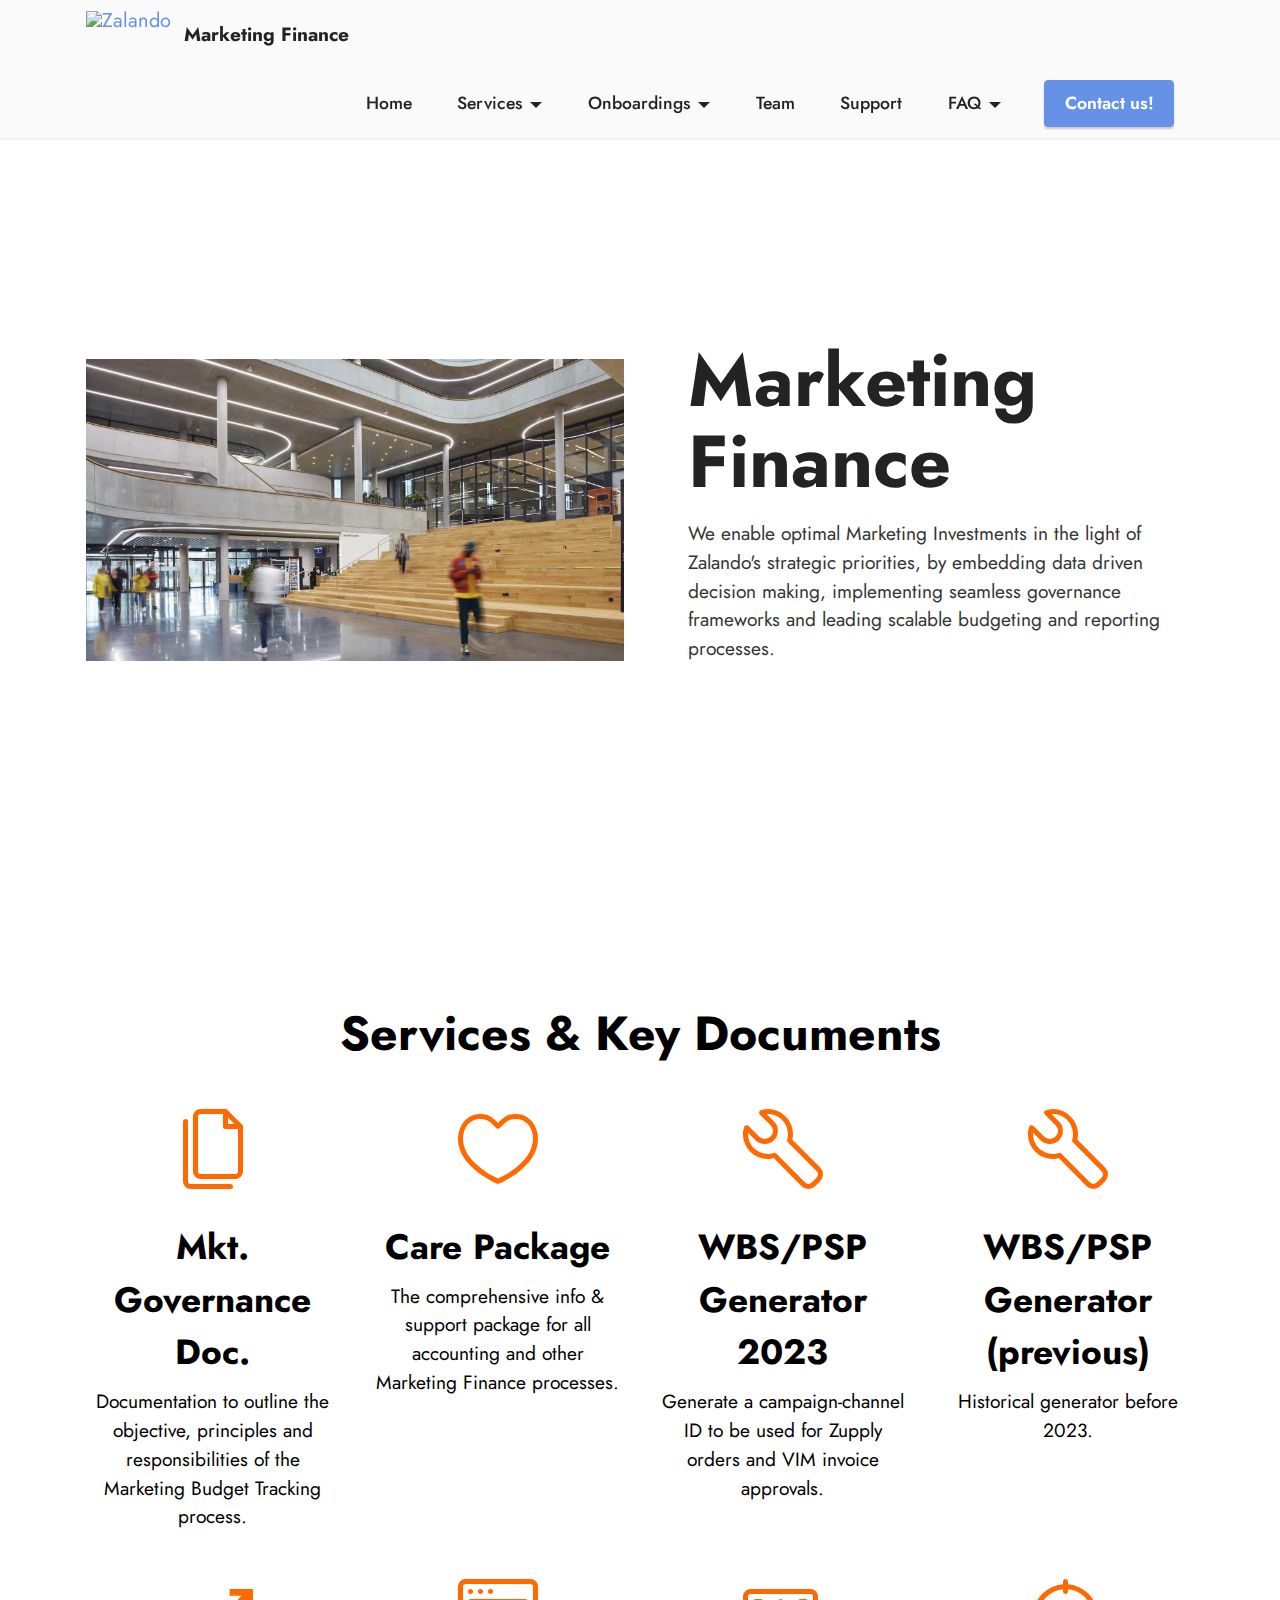
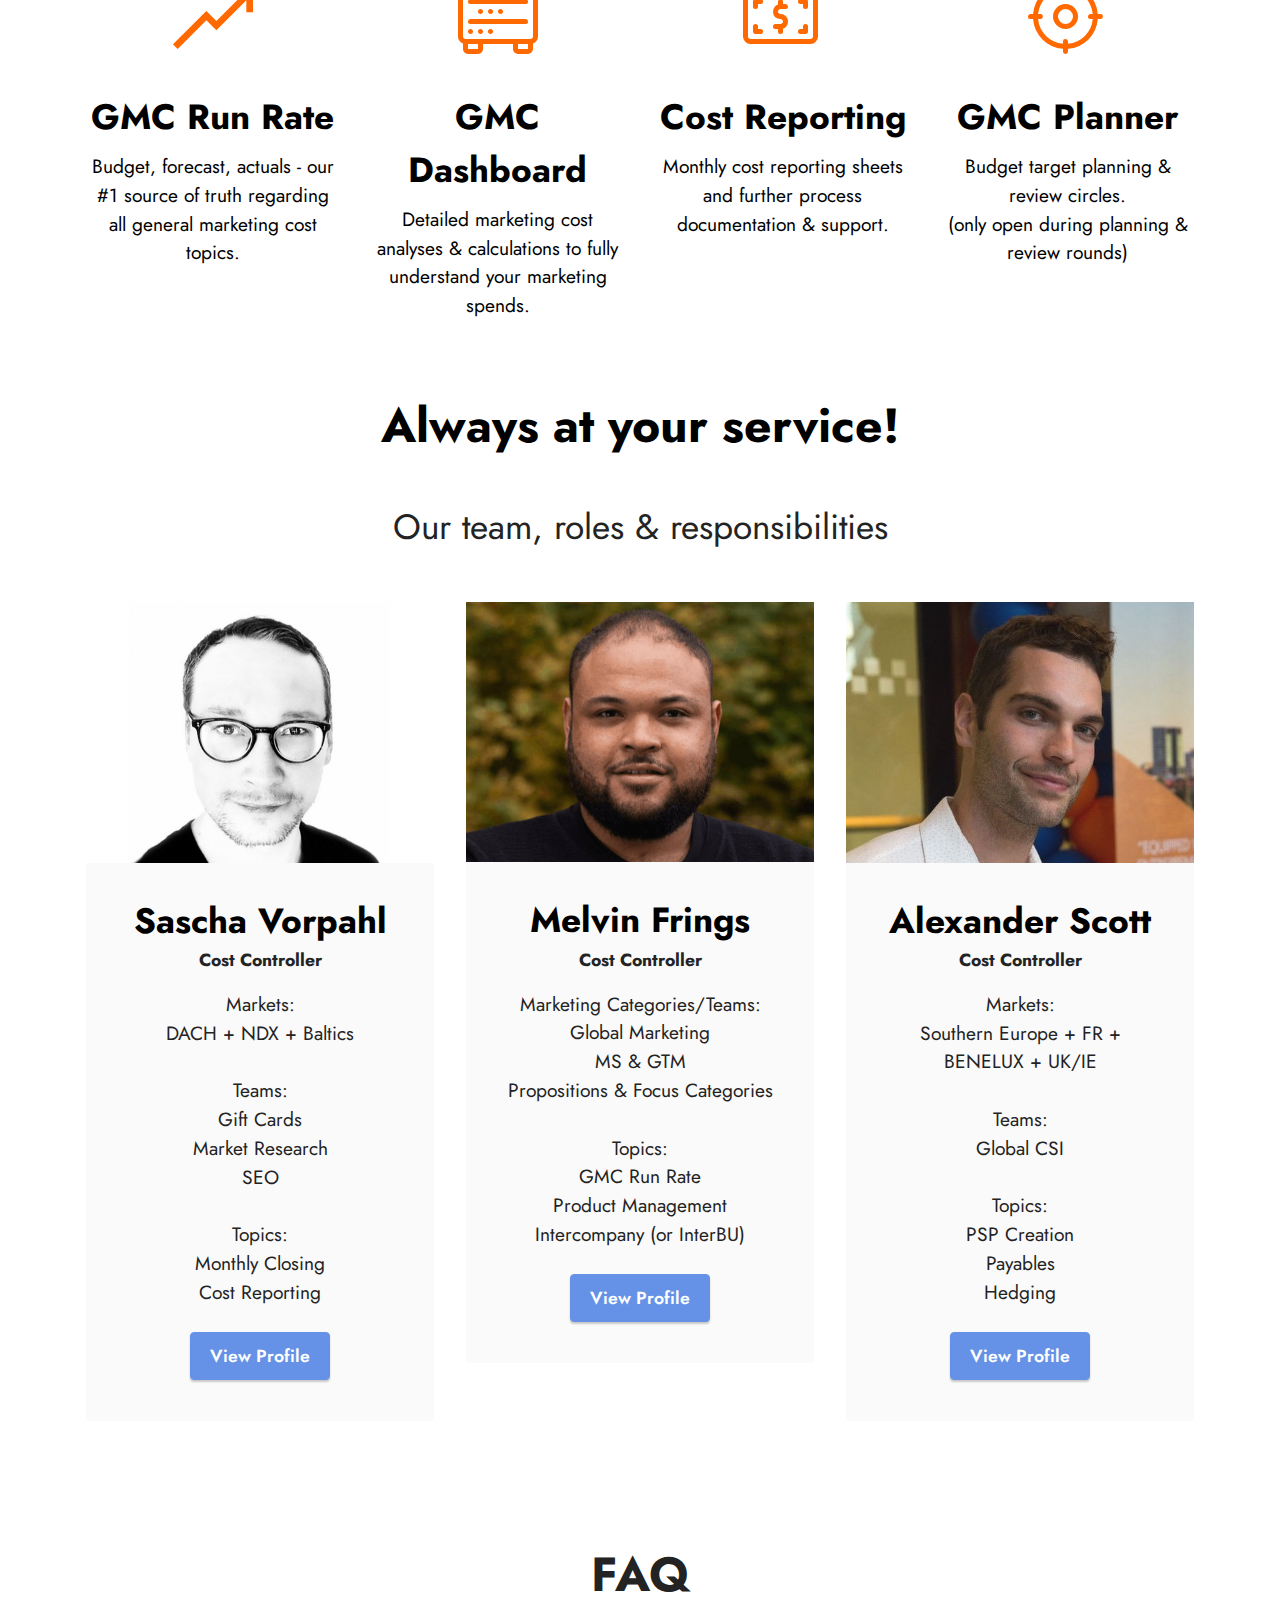
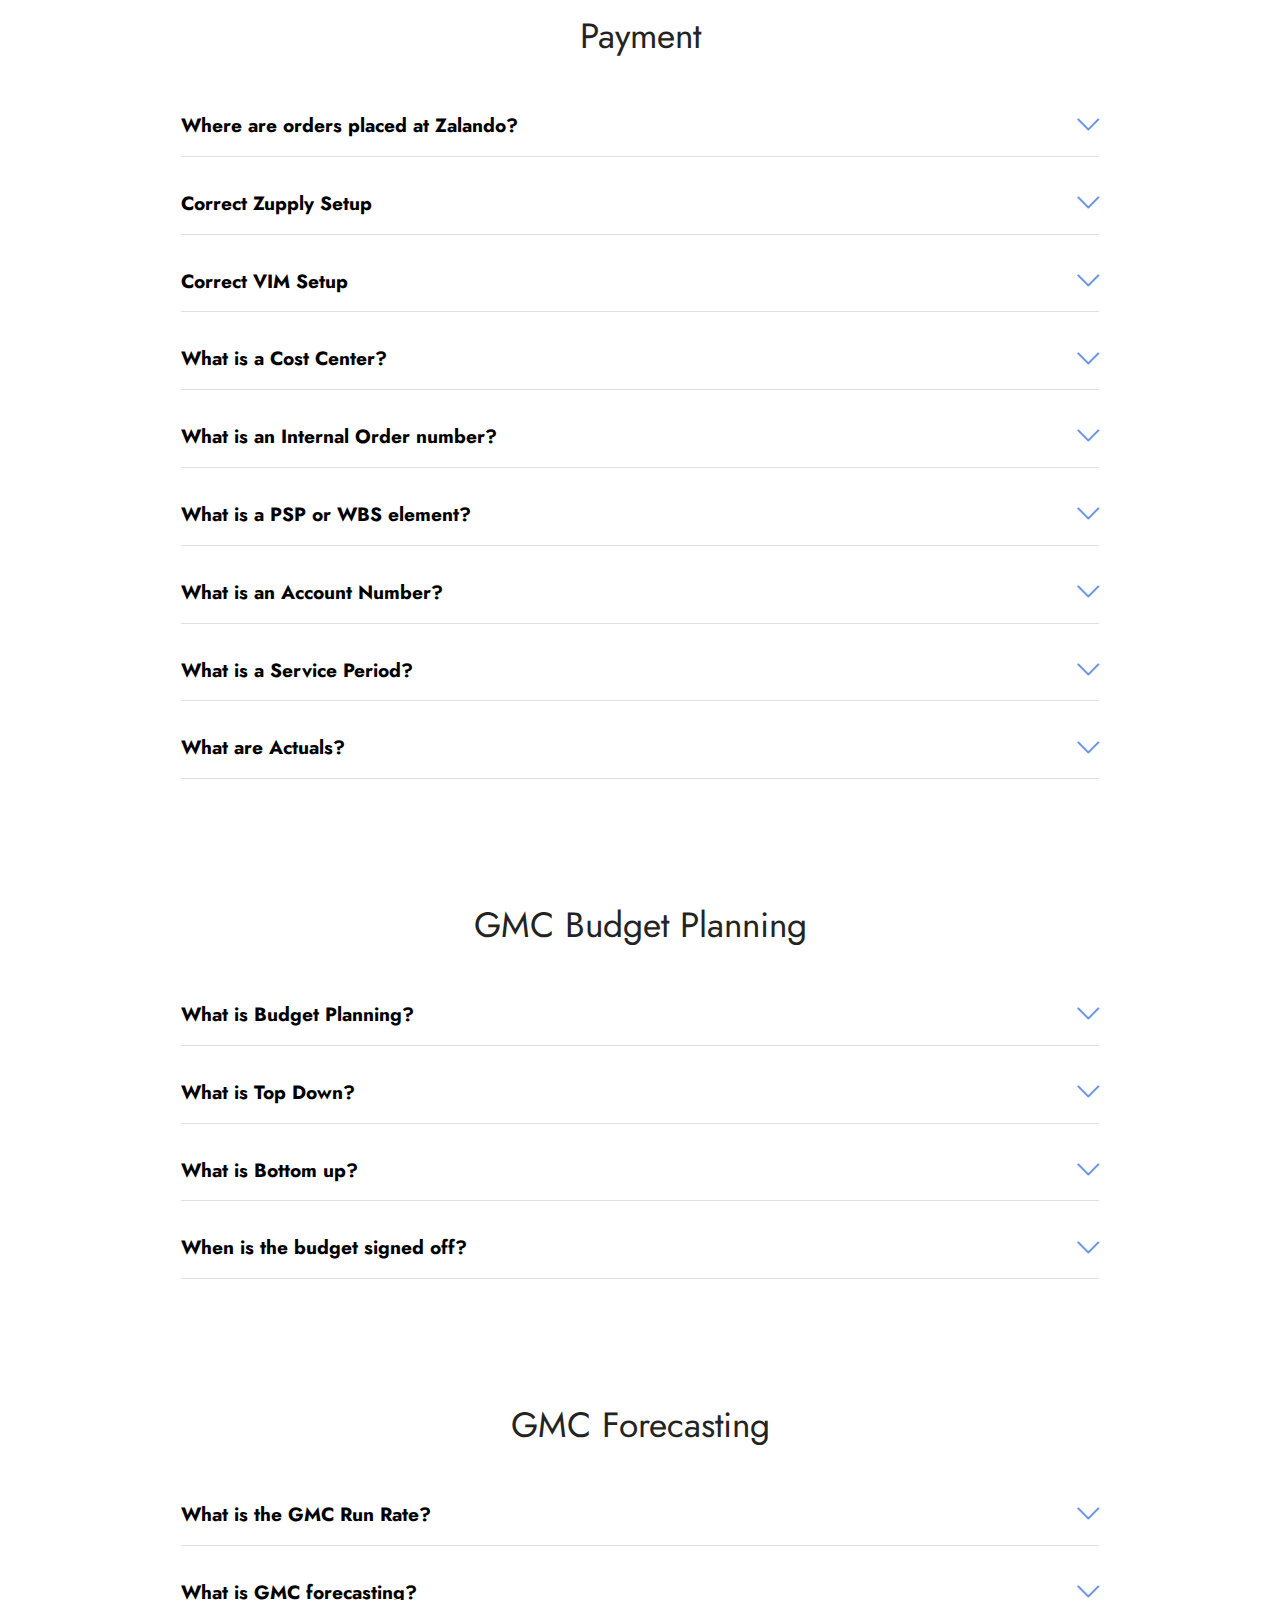
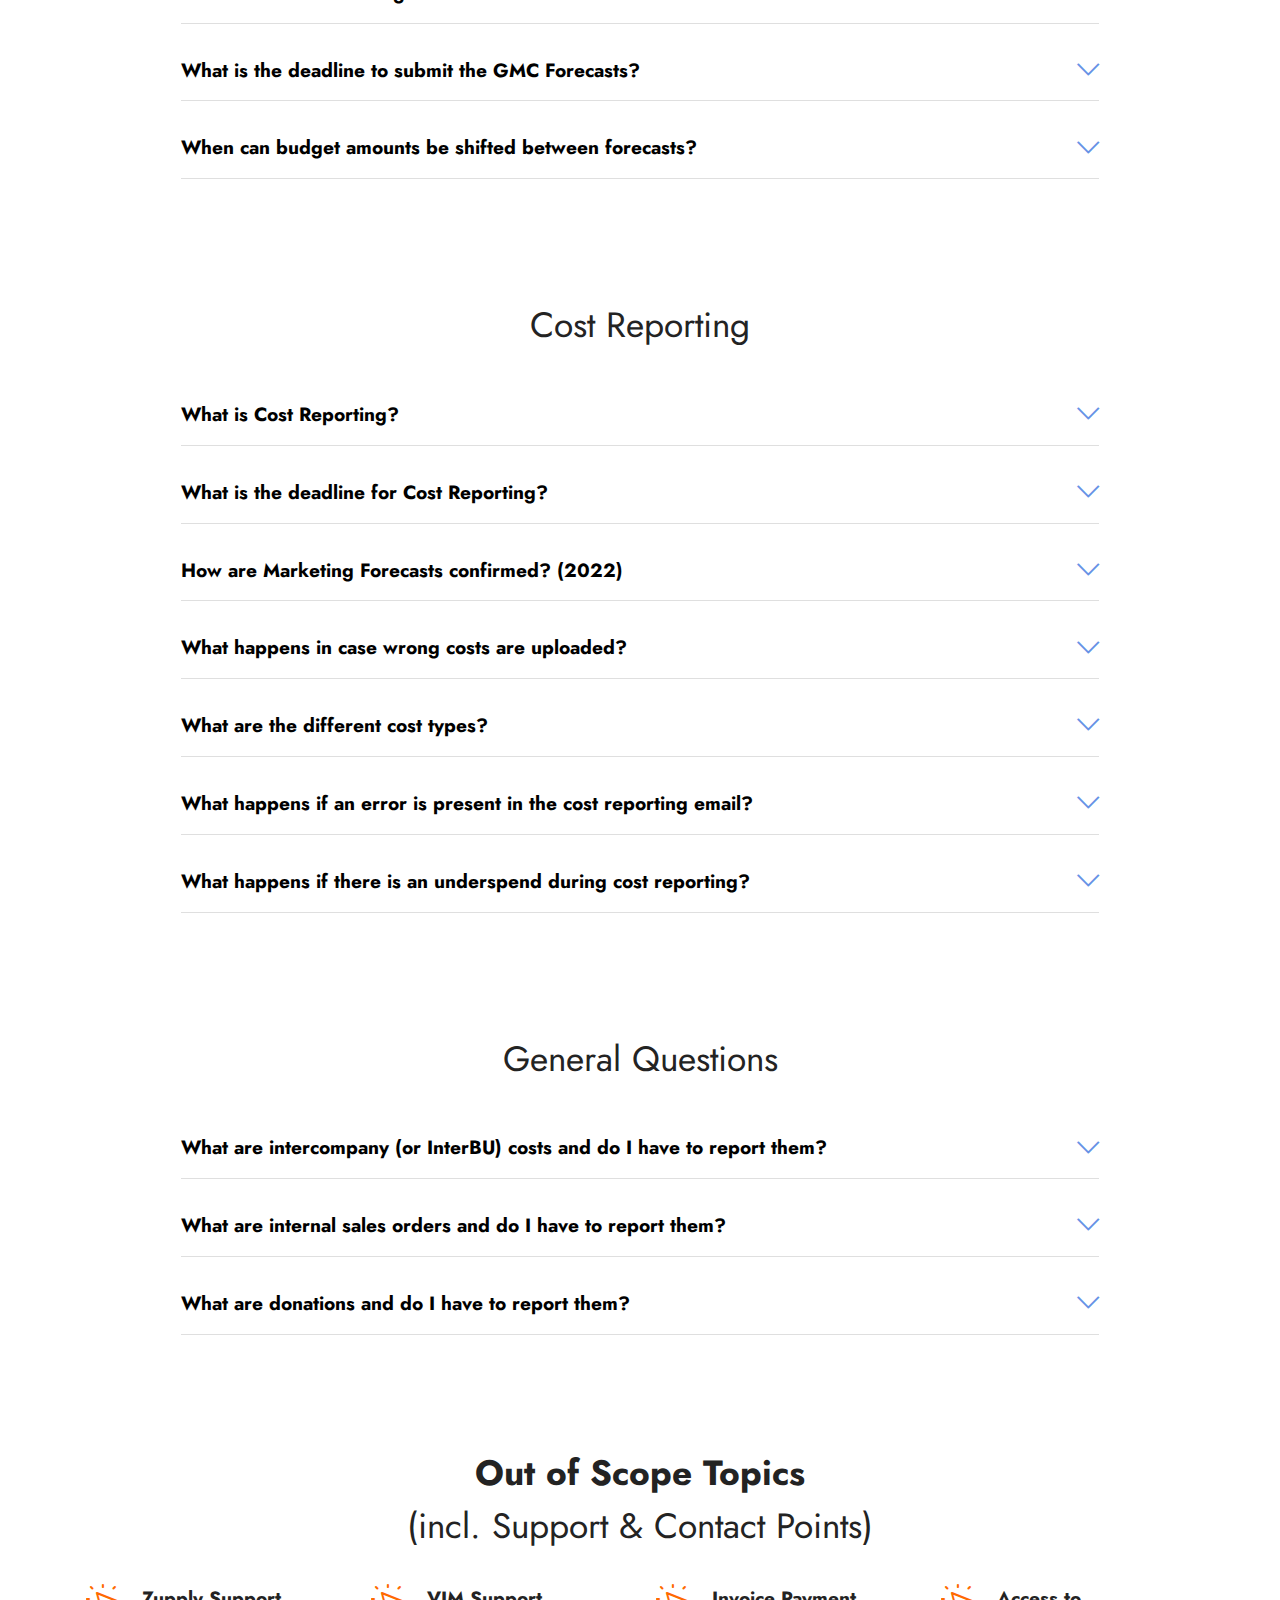
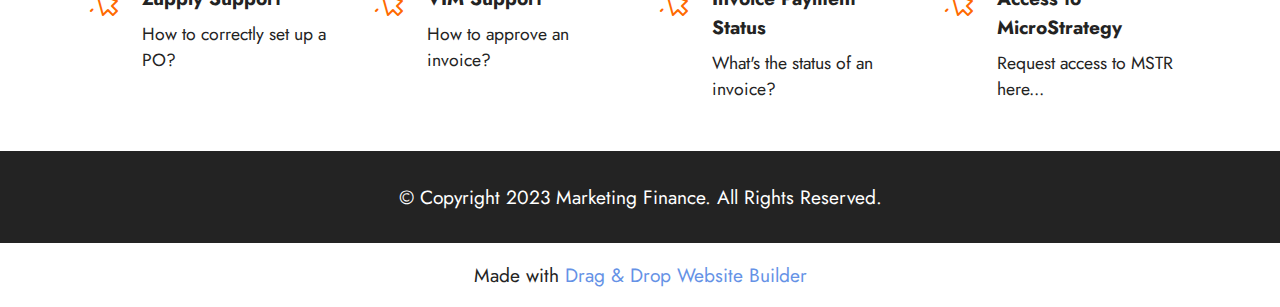
==== index.html @ e45c33e1 "Add files via upload" ====
<!DOCTYPE html>
<html  >
<head>
  <!-- Site made with Mobirise Website Builder v5.6.11, https://mobirise.com -->
  <meta charset="UTF-8">
  <meta http-equiv="X-UA-Compatible" content="IE=edge">
  <meta name="generator" content="Mobirise v5.6.11, mobirise.com">
  <meta name="twitter:card" content="summary_large_image"/>
  <meta name="twitter:image:src" content="assets/images/inde-meta.ico">
  <meta property="og:image" content="assets/images/inde-meta.ico">
  <meta name="twitter:title" content="Marketing Finance">
  <meta name="viewport" content="width=device-width, initial-scale=1, minimum-scale=1">
  <link rel="shortcut icon" href="assets/images/logo.png" type="image/x-icon">
  <meta name="description" content="">
  
  
  <title>Marketing Finance</title>
  <link rel="stylesheet" href="assets/web/assets/mobirise-icons2/mobirise2.css">
  <link rel="stylesheet" href="assets/web/assets/mobirise-icons-bold/mobirise-icons-bold.css">
  <link rel="stylesheet" href="assets/web/assets/mobirise-icons/mobirise-icons.css">
  <link rel="stylesheet" href="assets/bootstrap/css/bootstrap.min.css">
  <link rel="stylesheet" href="assets/bootstrap/css/bootstrap-grid.min.css">
  <link rel="stylesheet" href="assets/bootstrap/css/bootstrap-reboot.min.css">
  <link rel="stylesheet" href="assets/dropdown/css/style.css">
  <link rel="stylesheet" href="assets/socicon/css/styles.css">
  <link rel="stylesheet" href="assets/theme/css/style.css">
  <link rel="preload" href="https://fonts.googleapis.com/css?family=Jost:100,200,300,400,500,600,700,800,900,100i,200i,300i,400i,500i,600i,700i,800i,900i&display=swap" as="style" onload="this.onload=null;this.rel='stylesheet'">
  <noscript><link rel="stylesheet" href="https://fonts.googleapis.com/css?family=Jost:100,200,300,400,500,600,700,800,900,100i,200i,300i,400i,500i,600i,700i,800i,900i&display=swap"></noscript>
  <link rel="preload" as="style" href="assets/mobirise/css/mbr-additional.css"><link rel="stylesheet" href="assets/mobirise/css/mbr-additional.css" type="text/css">
  
  
  
  
</head>
<body>
  
  <section data-bs-version="5.1" class="menu menu2 cid-sFCw1qGFAI" once="menu" id="menu2-23">
    
    <nav class="navbar navbar-dropdown navbar-fixed-top navbar-expand-lg">
        <div class="container">
            <div class="navbar-brand">
                <span class="navbar-logo">
                    <a href="https://cocozalando.github.io/home/">
                        <img src="assets/images/favicon.ico" alt="Zalando" style="height: 3rem;">
                    </a>
                </span>
                <span class="navbar-caption-wrap"><a class="navbar-caption text-black display-7" href="https://mobiri.se">Marketing Finance</a></span>
            </div>
            <button class="navbar-toggler" type="button" data-toggle="collapse" data-bs-toggle="collapse" data-target="#navbarSupportedContent" data-bs-target="#navbarSupportedContent" aria-controls="navbarNavAltMarkup" aria-expanded="false" aria-label="Toggle navigation">
                <div class="hamburger">
                    <span></span>
                    <span></span>
                    <span></span>
                    <span></span>
                </div>
            </button>
            <div class="collapse navbar-collapse" id="navbarSupportedContent">
                <ul class="navbar-nav nav-dropdown" data-app-modern-menu="true"><li class="nav-item"><a class="nav-link link text-black text-primary display-4" href="#top">Home</a></li><li class="nav-item dropdown"><a class="nav-link link text-black text-primary dropdown-toggle display-4" href="inde.html#features1-1i" data-toggle="dropdown-submenu" data-bs-toggle="dropdown" data-bs-auto-close="outside" aria-expanded="false">Services</a><div class="dropdown-menu" aria-labelledby="dropdown-undefined"><a class="text-black text-primary dropdown-item display-4" href="https://micro.zalando.net/MicroStrategy/servlet/mstrWeb?evt=2048001&src=mstrWeb.2048001&documentID=C4ED55CB11EA5D6615B30080EF25322F&currentViewMedia=1&visMode=0&Server=micro03.zalando&Project=Demand Planning %26 Analytics&Port=0&share=1" target="_blank">GMC Run Rate</a><a class="text-black text-primary show dropdown-item display-4" href="http://micro.zalando.net/MicroStrategy/servlet/mstrWeb?evt=3140&src=mstrWeb.3140&documentID=BEF9BC3611EBA7E731550080EF153B93&Server=LIVE-ISERVER02.DATA-INTELLIGENCE.ZALAN.DO&Project=Demand Planning %26 Analytics&Port=0&share=1" target="_blank">GMC Dashboard</a><a class="text-black text-primary show dropdown-item display-4" href="inde.html#features1-1i">GMC Planner</a><a class="text-black text-primary show dropdown-item display-4" href="inde.html#features1-1i">Cost Reporting</a><a class="text-black text-primary show dropdown-item display-4" href="https://cocozalando.github.io/2023/psp/index.html" target="_blank">WBS/PSP Generator 2023</a><a class="text-black text-primary show dropdown-item display-4" href="https://cocozalando.github.io/home/psp/index.html" target="_blank">WBS/PSP Generator (previous)</a><a class="text-black text-primary show dropdown-item display-4" href="https://docs.google.com/spreadsheets/d/1WRSyxQx78IjcimCytvCX4olsaJcBqMkHHwlCU6y6zVg/" target="_blank">Care Package</a><a class="text-black text-primary show dropdown-item display-4" href="https://docs.google.com/document/d/1vd42z2jMrFK6_lZjUPozEf5TZjQn7agx-gPN4PNEO8U/" target="_blank">Mkt. Governance Doc.</a></div></li><li class="nav-item dropdown"><a class="nav-link link text-black text-primary dropdown-toggle display-4" href="inde.html#features1-1i" data-toggle="dropdown-submenu" data-bs-toggle="dropdown" data-bs-auto-close="outside" aria-expanded="false">Onboardings</a><div class="dropdown-menu" aria-labelledby="dropdown-878"><a class="text-black text-primary dropdown-item display-4" href="inde.html#features1-1i">General</a><a class="text-black text-primary dropdown-item display-4" href="inde.html#features1-1i">GMC Run Rate</a><a class="text-black text-primary dropdown-item display-4" href="inde.html#features1-1i">Cost Reporting</a><a class="text-black text-primary dropdown-item display-4" href="inde.html#features1-1i">Zupply</a><a class="text-black text-primary dropdown-item display-4" href="inde.html#features1-1i">VIM</a><a class="text-black text-primary dropdown-item display-4" href="inde.html#features1-1i">Request an Onboarding</a></div></li>
                    <li class="nav-item"><a class="nav-link link text-black text-primary display-4" href="inde.html#team1-k">Team</a></li><li class="nav-item"><a class="nav-link link text-black text-primary display-4" href="inde.html#features15-m">Support</a></li>
                    <li class="nav-item dropdown"><a class="nav-link link text-black text-primary dropdown-toggle display-4" href="inde.html#team1-1o" data-toggle="dropdown-submenu" data-bs-toggle="dropdown" data-bs-auto-close="outside" aria-expanded="false">FAQ</a><div class="dropdown-menu" aria-labelledby="dropdown-241"><a class="text-black text-primary dropdown-item display-4" href="inde.html#content17-13">Payment</a><a class="text-black text-primary show dropdown-item display-4" href="inde.html#content17-15">GMC Budget Planning</a><a class="text-black text-primary show dropdown-item display-4" href="inde.html#content17-16">GMC Forecasting</a><a class="text-black text-primary show dropdown-item display-4" href="inde.html#content17-17" aria-expanded="true">Cost Reporting</a><a class="text-black text-primary show dropdown-item display-4" href="inde.html#content17-19">General Questions</a></div></li></ul>
                
                <div class="navbar-buttons mbr-section-btn"><a class="btn btn-primary display-4" href="mailto:marketing.finance@zalando.de">Contact us!</a></div>
            </div>
        </div>
    </nav>
</section>

<section data-bs-version="5.1" class="header14 cid-sFzxmVl7J6 mbr-fullscreen" id="header14-1f">

    

    

    <div class="container">
        <div class="row justify-content-center align-items-center">
            <div class="col-12 col-md-6 image-wrapper">
                <img src="assets/images/zalandose-workculture-bhq-atrium-840x473.jpg" alt="Zalando">
            </div>
            <div class="col-12 col-md">
                <div class="text-wrapper">
                    <h1 class="mbr-section-title mbr-fonts-style mb-3 display-1"><strong>Marketing Finance</strong></h1>
                    <p class="mbr-text mbr-fonts-style display-7">
                        We enable optimal Marketing Investments in the light of Zalando's strategic priorities, by embedding data driven decision making, implementing seamless governance frameworks and leading scalable budgeting and reporting processes.</p>
                    
                </div>
            </div>
        </div>
    </div>
</section>

<section data-bs-version="5.1" class="features1 cid-sFzyUE9AaP" id="features1-1i">
    

    
    <div class="container">
        <div class="row">
            <div class="col-12">
                <h3 class="mbr-section-title mbr-fonts-style align-center mb-0 display-2">
                    <strong>Services &amp; Key Documents</strong></h3>
                
            </div>
        </div>
        <div class="row">
            <div class="card col-12 col-md-6 col-lg-3">
                <div class="card-wrapper">
                    <div class="card-box align-center">
                        <div class="iconfont-wrapper">
                            <a href="https://docs.google.com/document/d/1vd42z2jMrFK6_lZjUPozEf5TZjQn7agx-gPN4PNEO8U/" target="_blank"><span class="mbr-iconfont mbrib-pages"></span></a>
                        </div>
                        <h5 class="card-title mbr-fonts-style display-5"><strong>Mkt. Governance Doc.</strong></h5>
                        <p class="card-text mbr-fonts-style display-7">Documentation to outline the objective, principles and responsibilities of the Marketing Budget Tracking process.</p>
                    </div>
                </div>
            </div>
            <div class="card col-12 col-md-6 col-lg-3">
                <div class="card-wrapper">
                    <div class="card-box align-center">
                        <div class="iconfont-wrapper">
                            <a href="https://docs.google.com/spreadsheets/d/1WRSyxQx78IjcimCytvCX4olsaJcBqMkHHwlCU6y6zVg/" target="_blank"><span class="mbr-iconfont mbrib-hearth"></span></a>
                        </div>
                        <h5 class="card-title mbr-fonts-style display-5"><strong>Care Package</strong></h5>
                        <p class="card-text mbr-fonts-style display-7">The comprehensive info &amp; support package for all accounting and other Marketing Finance processes.</p>
                    </div>
                </div>
            </div>
            <div class="card col-12 col-md-6 col-lg-3">
                <div class="card-wrapper">
                    <div class="card-box align-center">
                        <div class="iconfont-wrapper">
                            <a href="https://cocozalando.github.io/2023/psp/index.html" target="_blank"><span class="mbr-iconfont mbrib-setting3"></span></a>
                        </div>
                        <h5 class="card-title mbr-fonts-style display-5"><strong>WBS/PSP Generator 2023</strong></h5>
                        <p class="card-text mbr-fonts-style display-7">Generate a campaign-channel ID to be used for Zupply orders and VIM invoice approvals.<br></p>
                    </div>
                </div>
            </div>
            <div class="card col-12 col-md-6 col-lg-3">
                <div class="card-wrapper">
                    <div class="card-box align-center">
                        <div class="iconfont-wrapper">
                            <a href="https://cocozalando.github.io/home/psp/index.html" target="_blank"><span class="mbr-iconfont mbrib-setting3"></span></a>
                        </div>
                        <h5 class="card-title mbr-fonts-style display-5"><strong>WBS/PSP Generator (previous)</strong></h5>
                        <p class="card-text mbr-fonts-style display-7">Historical generator before 2023.</p>
                    </div>
                </div>
            </div>
        </div>
    </div>
</section>

<section data-bs-version="5.1" class="features1 cid-sUXZFiPcJT" id="features1-l">
    

    
    <div class="container">
        <div class="row">
            
        </div>
        <div class="row">
            <div class="card col-12 col-md-6 col-lg-3">
                <div class="card-wrapper">
                    <div class="card-box align-center">
                        <div class="iconfont-wrapper">
                            <a href="https://micro.zalando.net/MicroStrategy/servlet/mstrWeb?evt=2048001&src=mstrWeb.2048001&documentID=C4ED55CB11EA5D6615B30080EF25322F&currentViewMedia=1&visMode=0&Server=micro03.zalando&Project=Demand Planning %26 Analytics&Port=0&share=1" target="_blank"><span class="mbr-iconfont mobi-mbri-growing-chart mobi-mbri"></span></a>
                        </div>
                        <h5 class="card-title mbr-fonts-style display-5"><strong>GMC Run Rate</strong></h5>
                        <p class="card-text mbr-fonts-style display-7">Budget, forecast, actuals - our #1 source of truth regarding all general marketing cost topics.</p>
                    </div>
                </div>
            </div>
            <div class="card col-12 col-md-6 col-lg-3">
                <div class="card-wrapper">
                    <div class="card-box align-center">
                        <div class="iconfont-wrapper">
                            <a href="http://micro.zalando.net/MicroStrategy/servlet/mstrWeb?evt=3140&src=mstrWeb.3140&documentID=BEF9BC3611EBA7E731550080EF153B93&Server=LIVE-ISERVER02.DATA-INTELLIGENCE.ZALAN.DO&Project=Demand Planning %26 Analytics&Port=0&share=1" target="_blank"><span class="mbr-iconfont mbrib-database"></span></a>
                        </div>
                        <h5 class="card-title mbr-fonts-style display-5"><strong>GMC Dashboard</strong></h5>
                        <p class="card-text mbr-fonts-style display-7">Detailed marketing cost analyses &amp; calculations to fully understand your marketing spends.</p>
                    </div>
                </div>
            </div>
            <div class="card col-12 col-md-6 col-lg-3">
                <div class="card-wrapper">
                    <div class="card-box align-center">
                        <div class="iconfont-wrapper">
                            <span class="mbr-iconfont mbrib-cash"></span>
                        </div>
                        <h5 class="card-title mbr-fonts-style display-5"><strong>Cost Reporting</strong></h5>
                        <p class="card-text mbr-fonts-style display-7">Monthly cost reporting sheets and further process documentation &amp; support.</p>
                    </div>
                </div>
            </div>
            <div class="card col-12 col-md-6 col-lg-3">
                <div class="card-wrapper">
                    <div class="card-box align-center">
                        <div class="iconfont-wrapper">
                            <a href="http://micro.zalando.net/MicroStrategy/servlet/mstrWeb?evt=2048001&src=mstrWeb.2048001&documentID=70363F5311EBD50518C60080EF1513FE&currentViewMedia=1&visMode=0&Server=LIVE-ISERVER02.DATA-INTELLIGENCE.ZALAN.DO&Project=Demand Planning %26 Analytics&Port=0&share=1" target="_blank"><span class="mbr-iconfont mbrib-target"></span></a>
                        </div>
                        <h5 class="card-title mbr-fonts-style display-5"><strong>GMC Planner</strong></h5>
                        <p class="card-text mbr-fonts-style display-7">Budget target planning &amp; review circles.
<br>(only open during planning &amp; review rounds)</p>
                    </div>
                </div>
            </div>
        </div>
    </div>
</section>

<section data-bs-version="5.1" class="team1 cid-sUXfVTprNg" id="team1-k">
    

    
    <div class="container">
        <div class="row justify-content-center">
            <div class="col-12">
                <h3 class="mbr-section-title1 mbr-fonts-style align-center mb-5 display-2">
                    <strong>Always at your service!</strong></h3>
                <p class="mbr-section-subtitle mbr-fonts-style align-center mb-5 display-5">
                    Our team, roles &amp; responsibilities
                </p>
            </div>
            <div class="col-sm-6 col-lg-4">
                <div class="card-wrap">
                    <div class="image-wrap">
                        <img src="assets/images/sascha-1-640x427.png" alt="Sascha">
                    </div>
                    <div class="content-wrap">
                        <h5 class="mbr-section-title card-title mbr-fonts-style align-center m-0 display-5">
                            <strong>Sascha Vorpahl</strong></h5>
                        <h6 class="mbr-role mbr-fonts-style align-center mb-3 display-4">
                            <strong>Cost Controller</strong></h6>
                        <p class="card-text mbr-fonts-style align-center display-7">Markets:<br>DACH + NDX + Baltics<br><br>Teams:<br>Gift Cards<br>Market Research<br>SEO<br><br>Topics:<br>Monthly Closing<br>Cost Reporting</p>
                        
                        <div class="mbr-section-btn card-btn align-center"><a class="btn btn-primary display-4" href="https://zlife.zalando.net/profile/sascha-vorpahl/info" target="_blank">View
                                Profile</a></div>
                    </div>
                </div>
            </div>

            <div class="col-sm-6 col-lg-4">
                <div class="card-wrap">
                    <div class="image-wrap">
                        <img src="assets/images/melvin-2-640x427.png" alt="Melvin">
                    </div>
                    <div class="content-wrap">
                        <h5 class="mbr-section-title card-title mbr-fonts-style align-center m-0 display-5">
                            <strong>Melvin&nbsp;</strong><strong>Frings</strong></h5>
                        <h6 class="mbr-role mbr-fonts-style align-center mb-3 display-4">
                            <strong>Cost Controller</strong></h6>
                        <p class="card-text mbr-fonts-style align-center display-7">Marketing Categories/Teams:<br>Global Marketing<br>MS &amp; GTM<br>Propositions &amp; Focus Categories<br><br>Topics:<br>GMC Run Rate<br>Product Management<br>Intercompany (or InterBU)</p>
                        
                        <div class="mbr-section-btn card-btn align-center"><a class="btn btn-primary display-4" href="https://zlife.zalando.net/profile/melvin-thomas-frings/info" target="_blank">View
                                Profile</a></div>
                    </div>
                </div>
            </div>

            <div class="col-sm-6 col-lg-4">
                <div class="card-wrap">
                    <div class="image-wrap">
                        <img src="assets/images/1617271609057-500x500.jpeg" alt="Alex">
                    </div>
                    <div class="content-wrap">
                        <h5 class="mbr-section-title card-title mbr-fonts-style align-center m-0 display-5">
                            <strong>Alexander Scott</strong></h5>
                        <h6 class="mbr-role mbr-fonts-style align-center mb-3 display-4">
                            <strong>Cost Controller</strong></h6>
                        <p class="card-text mbr-fonts-style align-center display-7">Markets:<br>Southern Europe + FR + BENELUX + UK/IE<br><br>Teams:<br>Global CSI<br><br>Topics:<br>PSP Creation<br>Payables<br>Hedging</p>
                        
                        <div class="mbr-section-btn card-btn align-center"><a class="btn btn-primary display-4" href="https://zlife.zalando.net/profile/alexander-charles-scott/info" target="_blank">View
                                Profile</a></div>
                    </div>
                </div>
            </div>

            
        </div>
    </div>
</section>

<section data-bs-version="5.1" class="content17 cid-tqDAI39CPb" id="content17-13">

    

    
    
    
    <div class="container">
        
            <div class="row justify-content-center">
                <div class="col-12 col-md-10">
                    <div class="section-head align-center mb-4">
                        <h3 class="mbr-section-title mb-0 mbr-fonts-style display-2">
                            <strong>FAQ</strong>
                        </h3>
                        <h4 class="mbr-section-subtitle mt-2 mb-0 mbr-fonts-style display-5">
                            Payment</h4>
                    </div>
                    
                    <div id="bootstrap-toggle" class="toggle-panel accordionStyles tab-content">
                        <div class="card mb-3">
                            <div class="card-header" role="tab" id="headingOne">
                                <a role="button" class="collapsed panel-title text-black" data-toggle="collapse" data-bs-toggle="collapse" data-core="" href="#collapse1_5" aria-expanded="false" aria-controls="collapse1">
                                    <h6 class="panel-title-edit mbr-fonts-style mb-0 display-7"><strong>Where are orders placed at Zalando?</strong></h6>
                                    <span class="sign mbr-iconfont mbri-arrow-down"></span>
                                </a>
                            </div>
                            <div id="collapse1_5" class="panel-collapse noScroll collapse" role="tabpanel" aria-labelledby="headingOne">
                                <div class="panel-body">
                                    <p class="mbr-fonts-style panel-text display-7">At Zalando there are two tools which can be used to pay invoices. The main tool which should be used is called Zupply, and is Zalando's indirect procurement tool. To use Zupply, InPro must set up a user profile for the partner by onboarding the partner to Zalando’s invoicing process. The details of this process are outlined on <a href="https://eprocurement.zalando.com/en/" class="text-primary" target="_blank">this website</a>. Regardless of which tool is used, certain information such as the cost center number and the account number is required to pay an invoice. The required information is discussed in the following sections.
<br>
<br>To send payment via Zupply a purchase order (PO) must be created by the Zalando marketing manager, and the PO number is automatically sent to the external partner. The partner places the PO number on their invoice, and sends the invoice to <a href="mailto:invoices@zalando.de" class="text-primary">invoices@zalando.de</a> for payment. The fields required to set up a Zupply PO are discussed in the Correct Zupply Setup section.
<br>
<br>The other tool which can be used to pay invoices is called VIM, and should only be used for one time payments where Zalando will not have a continuing business relationship with the external partner. To use VIM, the partner sends their invoice to <a href="mailto:invoices@zalando.de" class="text-primary">invoices@zalando.de</a> without a PO number, but with the name of their Zalando partner. Once routed, the Zalando partner must ensure the required information is recorded before giving approval. The required fields are discussed in the Correct VIM Setup section.
<br>
<br>Zupply is the more secure of the two tools, which is why it is used in the majority of cases. However, VIM can be used for one-time transactions where Zalando will not receive further invoices from the partner, so that InPro does not have to onboard the partner to Zupply. Apart from these cases where the partner will not send future invoices, VIM should not be used.</p>
                                </div>
                            </div>
                        </div>
                        <div class="card mb-3">
                            <div class="card-header" role="tab" id="headingTwo">
                                <a role="button" class="collapsed panel-title text-black" data-toggle="collapse" data-bs-toggle="collapse" data-core="" href="#collapse2_5" aria-expanded="false" aria-controls="collapse2">
                                    <h6 class="panel-title-edit mbr-fonts-style mb-0 display-7"><strong>Correct Zupply Setup</strong></h6>
                                    <span class="sign mbr-iconfont mbri-arrow-down"></span>
                                </a>

                            </div>
                            <div id="collapse2_5" class="panel-collapse noScroll collapse" role="tabpanel" aria-labelledby="headingTwo">
                                <div class="panel-body">
                                    <p class="mbr-fonts-style panel-text display-7">For marketing costs within Zalando’s Fashion Store the PO header must contain a comprehensive description of the cost. Most importantly, the <strong>Service Period</strong> must be outlined in the document header. An acceptable document header is outlined below:
<br>
<br>Always-on_IM_05.2021 - 04.2022_Global_Tagger_Tooling-fees
<br>
<br>By viewing this header, the reader can instantly understand the cost’s channel, campaign, service period, and which partner the amount should be paid to. These 4 items serve as a good base for creating PO headers, but any further relevant information should be included here as well.
<br>
<br>Besides the document header, the Supplier, Commodity, Price, and Need By date are all required fields for Zupply POs. More specific to Fashion Store Marketing, it is required to also include the Cost Center, Internal Order, PSP, and Account numbers. These four numbers are discussed in the following sections.</p>
                                </div>
                            </div>
                        </div>
                        <div class="card mb-3">
                            <div class="card-header" role="tab" id="headingThree">
                                <a role="button" class="collapsed panel-title text-black" data-toggle="collapse" data-bs-toggle="collapse" data-core="" href="#collapse3_5" aria-expanded="false" aria-controls="collapse3">
                                    <h6 class="panel-title-edit mbr-fonts-style mb-0 display-7"><strong>Correct VIM Setup</strong></h6>
                                    <span class="sign mbr-iconfont mbri-arrow-down"></span>
                                </a>
                            </div>
                            <div id="collapse3_5" class="panel-collapse noScroll collapse" role="tabpanel" aria-labelledby="headingThree">
                                <div class="panel-body">
                                    <p class="mbr-fonts-style panel-text display-7">Once an invoice has been routed to the Zalando partner’s VIM account, additional attachments must be included in the approval where necessary. Examples of these attachments include contracts in the cast of influencer expenses, or participation lists in the case of event expenses. The Zalando partner must also ensure that the Cost Center, Internal Order, PSP, and Account numbers are included in the VIM approval. These numbers are discussed in more detail in the following sections.</p>
                                </div>
                            </div>
                        </div>
                        <div class="card mb-3">
                            <div class="card-header" role="tab" id="headingThree">
                                <a role="button" class="collapsed panel-title text-black" data-toggle="collapse" data-bs-toggle="collapse" data-core="" href="#collapse4_5" aria-expanded="false" aria-controls="collapse4">
                                    <h6 class="panel-title-edit mbr-fonts-style mb-0 display-7"><strong>What is a Cost Center?</strong></h6>
                                    <span class="sign mbr-iconfont mbri-arrow-down"></span>
                                </a>
                            </div>
                            <div id="collapse4_5" class="panel-collapse noScroll collapse" role="tabpanel" aria-labelledby="headingThree">
                                <div class="panel-body">
                                    <p class="mbr-fonts-style panel-text display-7">
                                       Cost Centers are the groups within Zalando which accumulate costs. Examples within Fashion Store Marketing include cost center number 1103301 Regional Marketing, and cost center number 1101007 Global Marketing. This number must be included on all Zupply POs to ensure that invoices are routed to the correct departments.</p>
                                </div>
                            </div>
                        </div>
                        <div class="card mb-3">
                            <div class="card-header" role="tab" id="headingThree">
                                <a role="button" class="collapsed panel-title text-black" data-toggle="collapse" data-bs-toggle="collapse" data-core="" href="#collapse5_5" aria-expanded="false" aria-controls="collapse5">
                                   <h6 class="panel-title-edit mbr-fonts-style mb-0 display-7"><strong>What is an Internal Order number?</strong></h6>
                                        <span class="mbr-iconfont mobi-mbri-arrow-down mobi-mbri"></span>
                                </a>
                            </div>
                            <div id="collapse5_5" class="panel-collapse noScroll collapse" role="tabpanel" aria-labelledby="headingThree">
                                <div class="panel-body">
                                    <p class="mbr-fonts-style panel-text display-7">
                                       The Internal Order, also sometimes called Order ID, is another number which routes invoices to their correct placements. Within Fashion Store Marketing, there is one number for each country that Zalando is operating within. For example, the number for Germany is R001FS000DE0. By including this number on a PO, the cost is correctly routed to Fashion Store Germany. Please note that there is no Internal Order number for “Global” costs - or marketing expenses that are not for a specific country. This is the only time where the Internal Order section should be left blank when creating a PO, in all other cases the applicable country code should be included in this section.</p>
                                </div>
                            </div>
                        </div>
                        <div class="card mb-3">
                            <div class="card-header" role="tab" id="headingThree">
                                <a role="button" class="collapsed panel-title text-black" data-toggle="collapse" data-bs-toggle="collapse" data-core="" href="#collapse6_5" aria-expanded="false" aria-controls="collapse6">
                                    <h6 class="panel-title-edit mbr-fonts-style mb-0 display-7"><strong>What is a PSP or WBS element?</strong></h6>
                                    <span class="mbr-iconfont mobi-mbri-arrow-down mobi-mbri"></span>
                                </a>
                            </div>
                            <div id="collapse6_5" class="panel-collapse noScroll collapse" role="tabpanel" aria-labelledby="headingThree">
                                <div class="panel-body">
                                    <p class="mbr-fonts-style panel-text display-7">PSP (Project Structured Plan) or WBS (Work Breakdown Structure) are both names for the code which is inputted into Zalando’s systems to determine which campaign and channel a cost is going towards. An example of this is <strong>001MAR2090-032-02-E
</strong><br>When this code is inputted into a Zalando system such as Zupply or VIM, the tooling determines that the cost is for the Always-on campaign with the channel of TV-Classic. To determine the right PSP/WBS element, please refer to our 2022 code generator <a href="https://cocozalando.github.io/home/psp/index.html" class="text-primary" target="_blank">here</a>.</p>
                                </div>
                            </div>
                        </div>
                    </div>
                </div>
            </div>
        </div>
</section>

<section data-bs-version="5.1" class="content17 cid-tqDAItq3KV" id="content17-14">

    

    
    
    
    <div class="container">
        
            <div class="row justify-content-center">
                <div class="col-12 col-md-10">
                    
                    
                    <div id="bootstrap-toggle" class="toggle-panel accordionStyles tab-content">
                        <div class="card mb-3">
                            <div class="card-header" role="tab" id="headingOne">
                                <a role="button" class="collapsed panel-title text-black" data-toggle="collapse" data-bs-toggle="collapse" data-core="" href="#collapse1_6" aria-expanded="false" aria-controls="collapse1">
                                    <h6 class="panel-title-edit mbr-fonts-style mb-0 display-7"><strong>What is an Account Number?</strong></h6>
                                    <span class="sign mbr-iconfont mbri-arrow-down"></span>
                                </a>
                            </div>
                            <div id="collapse1_6" class="panel-collapse noScroll collapse" role="tabpanel" aria-labelledby="headingOne">
                                <div class="panel-body">
                                    <p class="mbr-fonts-style panel-text display-7">The Account number is the last value which is needed to route invoices to their correct placement. Within Fashion Store Marketing, five account numbers are used - Online Marketing, Offline Marketing, Retail &amp; Direct Marketing, Production, and Tooling &amp; Support. This field is dependent on the channel of the Marketing cost, for example a classic TV advertisement would be classified as Account Number 4710010000 Offline Marketing. Please refer to <a href="https://docs.google.com/spreadsheets/d/1WRSyxQx78IjcimCytvCX4olsaJcBqMkHHwlCU6y6zVg" class="text-primary" target="_blank">this overview</a> to determine which Account should be chosen per channel.</p>
                                </div>
                            </div>
                        </div>
                        <div class="card mb-3">
                            <div class="card-header" role="tab" id="headingTwo">
                                <a role="button" class="collapsed panel-title text-black" data-toggle="collapse" data-bs-toggle="collapse" data-core="" href="#collapse2_6" aria-expanded="false" aria-controls="collapse2">
                                    <h6 class="panel-title-edit mbr-fonts-style mb-0 display-7"><strong>What is a Service Period?</strong></h6>
                                    <span class="sign mbr-iconfont mbri-arrow-down"></span>
                                </a>

                            </div>
                            <div id="collapse2_6" class="panel-collapse noScroll collapse" role="tabpanel" aria-labelledby="headingTwo">
                                <div class="panel-body">
                                    <p class="mbr-fonts-style panel-text display-7">A service period is the time when a service was performed, which should be used for forecasting and reporting purposes. This is even true in the case of prepayments, late payments, or while using different payment terms.
<br>
<br>For example, a prepayment must be sent in March for production which will happen in April, for a campaign that will air in May. In this case, the entire amount must be placed in the Marketing budget when the partner performs the service, which is April. 
<br>
<br>As another example, sometimes a partner might send a late invoice. But when the invoice arrives, it will state the service period on it. Even if the invoice comes months after the activity occurred, Zalando’s accounting department will book the amount to the service period written on the invoice. Because of this, marketing managers must report all costs which happened during a service period, regardless of whether an invoice has arrived or not.&nbsp;<br></p>
                                </div>
                            </div>
                        </div>
                        <div class="card mb-3">
                            <div class="card-header" role="tab" id="headingThree">
                                <a role="button" class="collapsed panel-title text-black" data-toggle="collapse" data-bs-toggle="collapse" data-core="" href="#collapse3_6" aria-expanded="false" aria-controls="collapse3">
                                    <h6 class="panel-title-edit mbr-fonts-style mb-0 display-7"><strong>What are Actuals?</strong></h6>
                                    <span class="sign mbr-iconfont mbri-arrow-down"></span>
                                </a>
                            </div>
                            <div id="collapse3_6" class="panel-collapse noScroll collapse" role="tabpanel" aria-labelledby="headingThree">
                                <div class="panel-body">
                                    <p class="mbr-fonts-style panel-text display-7">Inside a marketing budget, costs in future months are forecasts, whereas costs in past months are actuals. Therefore, there is a process at the end of each month named Cost Reporting, Month End Closing, or simply MEC, which leads Marketing Forecasts to be recorded as actuals. Once the MEC process is completed, the actuals are locked in the system and cannot be edited further. This process is explained in more detail in the section titled Cost Reporting.</p>
                                </div>
                            </div>
                        </div>
                        
                        
                        
                    </div>
                </div>
            </div>
        </div>
</section>

<section data-bs-version="5.1" class="content17 cid-tqDAIzymbB" id="content17-15">

    

    
    
    
    <div class="container">
        
            <div class="row justify-content-center">
                <div class="col-12 col-md-10">
                    <div class="section-head align-center mb-4">
                        
                        <h4 class="mbr-section-subtitle mt-2 mb-0 mbr-fonts-style display-5">GMC Budget Planning</h4>
                    </div>
                    
                    <div id="bootstrap-toggle" class="toggle-panel accordionStyles tab-content">
                        <div class="card mb-3">
                            <div class="card-header" role="tab" id="headingOne">
                                <a role="button" class="collapsed panel-title text-black" data-toggle="collapse" data-bs-toggle="collapse" data-core="" href="#collapse1_7" aria-expanded="false" aria-controls="collapse1">
                                    <h6 class="panel-title-edit mbr-fonts-style mb-0 display-7"><strong>What is Budget Planning?</strong></h6>
                                    <span class="sign mbr-iconfont mbri-arrow-down"></span>
                                </a>
                            </div>
                            <div id="collapse1_7" class="panel-collapse noScroll collapse" role="tabpanel" aria-labelledby="headingOne">
                                <div class="panel-body">
                                    <p class="mbr-fonts-style panel-text display-7">Budget Planning is the yearly process where the marketing forecasts are initially set for the next year. This process usually begins within the third quarter of the previous year. During this process there are various rounds to review the proposed budgets. Marketing Finance oversees the budget planning cycle, and will inform the relevant departments of the meetings and deadlines needed to complete the Budget Planning.</p>
                                </div>
                            </div>
                        </div>
                        <div class="card mb-3">
                            <div class="card-header" role="tab" id="headingTwo">
                                <a role="button" class="collapsed panel-title text-black" data-toggle="collapse" data-bs-toggle="collapse" data-core="" href="#collapse2_7" aria-expanded="false" aria-controls="collapse2">
                                    <h6 class="panel-title-edit mbr-fonts-style mb-0 display-7"><strong>What is Top Down?</strong></h6>
                                    <span class="sign mbr-iconfont mbri-arrow-down"></span>
                                </a>

                            </div>
                            <div id="collapse2_7" class="panel-collapse noScroll collapse" role="tabpanel" aria-labelledby="headingTwo">
                                <div class="panel-body">
                                    <p class="mbr-fonts-style panel-text display-7">The Top Down figure is the amount of marketing budget signed off by the Management Board for the upcoming year. Marketing Finance is responsible for giving the strategic split of this amount between teams and markets. Communication of the Top Down figure is contained within the first phase of the budget planning process.</p>
                                </div>
                            </div>
                        </div>
                        <div class="card mb-3">
                            <div class="card-header" role="tab" id="headingThree">
                                <a role="button" class="collapsed panel-title text-black" data-toggle="collapse" data-bs-toggle="collapse" data-core="" href="#collapse3_7" aria-expanded="false" aria-controls="collapse3">
                                    <h6 class="panel-title-edit mbr-fonts-style mb-0 display-7"><strong>What is Bottom up?</strong></h6>
                                    <span class="sign mbr-iconfont mbri-arrow-down"></span>
                                </a>
                            </div>
                            <div id="collapse3_7" class="panel-collapse noScroll collapse" role="tabpanel" aria-labelledby="headingThree">
                                <div class="panel-body">
                                    <p class="mbr-fonts-style panel-text display-7">Bottom up refers to the second phase of the budget planning process. During this phase, the marketing teams assess their strategic plans for the upcoming year and assess how the top down figure can cover the costs associated with the team’s objectives. After making initial plans, review meetings are held within this phase between the marketing teams, marketing VPs (the cost center owners), and marketing finance.</p>
                                </div>
                            </div>
                        </div>
                        <div class="card mb-3">
                            <div class="card-header" role="tab" id="headingThree">
                                <a role="button" class="collapsed panel-title text-black" data-toggle="collapse" data-bs-toggle="collapse" data-core="" href="#collapse4_7" aria-expanded="false" aria-controls="collapse4">
                                    <h6 class="panel-title-edit mbr-fonts-style mb-0 display-7"><strong>When is the budget signed off?</strong></h6>
                                    <span class="sign mbr-iconfont mbri-arrow-down"></span>
                                </a>
                            </div>
                            <div id="collapse4_7" class="panel-collapse noScroll collapse" role="tabpanel" aria-labelledby="headingThree">
                                <div class="panel-body">
                                    <p class="mbr-fonts-style panel-text display-7">
                                       The amount of total budget available for all marketing teams is already signed off during the Top down phase. The amount available per team is decided within the Bottom up phase, with the final sign off being decided within the first review meeting, or in a follow up meeting if there are any outstanding topics following the first meeting.</p>
                                </div>
                            </div>
                        </div>
                        
                        
                    </div>
                </div>
            </div>
        </div>
</section>

<section data-bs-version="5.1" class="content17 cid-tqDAIEZS5k" id="content17-16">

    

    
    
    
    <div class="container">
        
            <div class="row justify-content-center">
                <div class="col-12 col-md-10">
                    <div class="section-head align-center mb-4">
                        
                        <h4 class="mbr-section-subtitle mt-2 mb-0 mbr-fonts-style display-5">GMC Forecasting</h4>
                    </div>
                    
                    <div id="bootstrap-toggle" class="toggle-panel accordionStyles tab-content">
                        <div class="card mb-3">
                            <div class="card-header" role="tab" id="headingOne">
                                <a role="button" class="collapsed panel-title text-black" data-toggle="collapse" data-bs-toggle="collapse" data-core="" href="#collapse1_8" aria-expanded="false" aria-controls="collapse1">
                                    <h6 class="panel-title-edit mbr-fonts-style mb-0 display-7"><strong>What is the GMC Run Rate?</strong></h6>
                                    <span class="sign mbr-iconfont mbri-arrow-down"></span>
                                </a>
                            </div>
                            <div id="collapse1_8" class="panel-collapse noScroll collapse" role="tabpanel" aria-labelledby="headingOne">
                                <div class="panel-body">
                                    <p class="mbr-fonts-style panel-text display-7">The GMC Run Rate is the central marketing budget sheet showing the Gross Marketing Costs of Zalando’s main business entity - the Fashion Store. While some marketing teams may use additional budget sheets, the GMC Run Rate is always considered the source of truth for marketing spends and therefore should always contain the most up to date information.</p>
                                </div>
                            </div>
                        </div>
                        <div class="card mb-3">
                            <div class="card-header" role="tab" id="headingTwo">
                                <a role="button" class="collapsed panel-title text-black" data-toggle="collapse" data-bs-toggle="collapse" data-core="" href="#collapse2_8" aria-expanded="false" aria-controls="collapse2">
                                    <h6 class="panel-title-edit mbr-fonts-style mb-0 display-7"><strong>What is GMC forecasting?</strong></h6>
                                    <span class="sign mbr-iconfont mbri-arrow-down"></span>
                                </a>

                            </div>
                            <div id="collapse2_8" class="panel-collapse noScroll collapse" role="tabpanel" aria-labelledby="headingTwo">
                                <div class="panel-body">
                                    <p class="mbr-fonts-style panel-text display-7">The forecasting process is the ongoing procedure of updating the GMC Run Rate throughout the year and completes the planning cycle of Zalando. At any time this central budget should show the latest marketing forecasts. This information is used regularly for reporting and steering meetings and enables the company to manage resources in the most effective way.</p>
                                </div>
                            </div>
                        </div>
                        <div class="card mb-3">
                            <div class="card-header" role="tab" id="headingThree">
                                <a role="button" class="collapsed panel-title text-black" data-toggle="collapse" data-bs-toggle="collapse" data-core="" href="#collapse3_8" aria-expanded="false" aria-controls="collapse3">
                                    <h6 class="panel-title-edit mbr-fonts-style mb-0 display-7"><strong>What is the deadline to submit the GMC Forecasts?</strong></h6>
                                    <span class="sign mbr-iconfont mbri-arrow-down"></span>
                                </a>
                            </div>
                            <div id="collapse3_8" class="panel-collapse noScroll collapse" role="tabpanel" aria-labelledby="headingThree">
                                <div class="panel-body">
                                    <p class="mbr-fonts-style panel-text display-7">Since forecasting is an ongoing procedure, the GMC Run Rate should always show the most up to date marketing plan. This means that the forecasts should be updated whenever the marketing plans change. Please note that the deadline to submit GMC forecasts is changing in 2023 to a new process outlined in project GaZelle.
<br>
<br>That being said, Marketing Finance shares latest view updates of the marketing budget on Fridays to the rest of the company. Because of this, the Run Rate should not be edited on Fridays as this would change the budget from the week’s LV update.&nbsp;<br></p>
                                </div>
                            </div>
                        </div>
                        <div class="card mb-3">
                            <div class="card-header" role="tab" id="headingThree">
                                <a role="button" class="collapsed panel-title text-black" data-toggle="collapse" data-bs-toggle="collapse" data-core="" href="#collapse4_8" aria-expanded="false" aria-controls="collapse4">
                                    <h6 class="panel-title-edit mbr-fonts-style mb-0 display-7"><strong>When can budget amounts be shifted between forecasts?</strong></h6>
                                    <span class="sign mbr-iconfont mbri-arrow-down"></span>
                                </a>
                            </div>
                            <div id="collapse4_8" class="panel-collapse noScroll collapse" role="tabpanel" aria-labelledby="headingThree">
                                <div class="panel-body">
                                    <p class="mbr-fonts-style panel-text display-7">Marketing managers have ownership over their budgets and can shift their forecasts between different channels, campaigns, and months - as long as the changes do not affect the amount of budget per quarter within a market. In case a manager wants to shift budget between quarters, such as moving a forecast from June to July, then this must first be requested to Marketing Finance who has to give approval before the shift may take place.
<br>
<br>Additionally, marketing managers should not freely increase or decrease their budget amount. Marketing Managers should therefore double check the amount of budget both before and after forecasts are updated to ensure that the overall budget amount is not accidentally changed.&nbsp;<br></p>
                                </div>
                            </div>
                        </div>
                        
                        
                    </div>
                </div>
            </div>
        </div>
</section>

<section data-bs-version="5.1" class="content17 cid-tqDAIKFwpK" id="content17-17">

    

    
    
    
    <div class="container">
        
            <div class="row justify-content-center">
                <div class="col-12 col-md-10">
                    <div class="section-head align-center mb-4">
                        
                        <h4 class="mbr-section-subtitle mt-2 mb-0 mbr-fonts-style display-5">Cost Reporting</h4>
                    </div>
                    
                    <div id="bootstrap-toggle" class="toggle-panel accordionStyles tab-content">
                        <div class="card mb-3">
                            <div class="card-header" role="tab" id="headingOne">
                                <a role="button" class="collapsed panel-title text-black" data-toggle="collapse" data-bs-toggle="collapse" data-core="" href="#collapse1_9" aria-expanded="false" aria-controls="collapse1">
                                    <h6 class="panel-title-edit mbr-fonts-style mb-0 display-7"><strong>What is Cost Reporting?</strong></h6>
                                    <span class="sign mbr-iconfont mbri-arrow-down"></span>
                                </a>
                            </div>
                            <div id="collapse1_9" class="panel-collapse noScroll collapse" role="tabpanel" aria-labelledby="headingOne">
                                <div class="panel-body">
                                    <p class="mbr-fonts-style panel-text display-7">Cost Reporting is the process where budget owners confirm which marketing activities occurred during a month. By confirming the activities, the forecasts are then recorded as actuals in the marketing budget and the month is closed off. This means that the actuals cannot be edited further once the numbers have been confirmed and the process has been completed. The actuals of a month must reflect all marketing activities which will be invoiced for this service period.</p>
                                </div>
                            </div>
                        </div>
                        <div class="card mb-3">
                            <div class="card-header" role="tab" id="headingTwo">
                                <a role="button" class="collapsed panel-title text-black" data-toggle="collapse" data-bs-toggle="collapse" data-core="" href="#collapse2_9" aria-expanded="false" aria-controls="collapse2">
                                    <h6 class="panel-title-edit mbr-fonts-style mb-0 display-7"><strong>What is the deadline for Cost Reporting?</strong></h6>
                                    <span class="sign mbr-iconfont mbri-arrow-down"></span>
                                </a>

                            </div>
                            <div id="collapse2_9" class="panel-collapse noScroll collapse" role="tabpanel" aria-labelledby="headingTwo">
                                <div class="panel-body">
                                    <p class="mbr-fonts-style panel-text display-7">The Cost Reporting process occurs at the end of each month. The final deadline to confirm marketing forecasts is the last working day of the closing month, although it is recommended to confirm the forecasts before the final deadline. &gt;&gt; Marketing Finance Calendar</p>
                                </div>
                            </div>
                        </div>
                        <div class="card mb-3">
                            <div class="card-header" role="tab" id="headingThree">
                                <a role="button" class="collapsed panel-title text-black" data-toggle="collapse" data-bs-toggle="collapse" data-core="" href="#collapse3_9" aria-expanded="false" aria-controls="collapse3">
                                    <h6 class="panel-title-edit mbr-fonts-style mb-0 display-7"><strong>How are Marketing Forecasts confirmed? (2022)</strong></h6>
                                    <span class="sign mbr-iconfont mbri-arrow-down"></span>
                                </a>
                            </div>
                            <div id="collapse3_9" class="panel-collapse noScroll collapse" role="tabpanel" aria-labelledby="headingThree">
                                <div class="panel-body">
                                    <p class="mbr-fonts-style panel-text display-7">To confirm marketing forecasts, a marketing manager must open the so-called “Zcrooge” sheet for their relevant market(s). These Google sheets are where data is extracted to upload actuals to the GMC Run Rate. Please contact Marketing Finance in case the link to the relevant Zcrooge sheet is unknown or in case of other access issues. To confirm a forecast, the information about the forecast such as the marketing channel and amount should be filled into a row of the Zcrooge sheet.
<br>
<br>Within the Zcrooge sheets there are white and gray columns - the white columns must be filled in by the marketing managers whereas the gray columns are formulas that read the information inputted to the white columns. After filling in the sheet, the relevant budget owners will receive an automated email showing which rows were successfully extracted. Contact Marketing Finance in case you do not receive an automated email, as the mailing list for a given sheet may need to be updated.
<br>
<br>Please note that <strong>only one cost line should be uploaded per marketing cost</strong>. For example, in case there are two different costs for tv commercials for the same campaign within the same month, please add the two amounts together and only input one line into the Zcrooge sheet. In case two lines are inputted with identical information such as campaign and channel, the tooling will only upload one amount. Therefore, please double check the inputs for double lines when reporting costs.<br></p>
                                </div>
                            </div>
                        </div>
                        <div class="card mb-3">
                            <div class="card-header" role="tab" id="headingThree">
                                <a role="button" class="collapsed panel-title text-black" data-toggle="collapse" data-bs-toggle="collapse" data-core="" href="#collapse4_9" aria-expanded="false" aria-controls="collapse4">
                                    <h6 class="panel-title-edit mbr-fonts-style mb-0 display-7"><strong>What happens in case wrong costs are uploaded?</strong></h6>
                                    <span class="sign mbr-iconfont mbri-arrow-down"></span>
                                </a>
                            </div>
                            <div id="collapse4_9" class="panel-collapse noScroll collapse" role="tabpanel" aria-labelledby="headingThree">
                                <div class="panel-body">
                                    <p class="mbr-fonts-style panel-text display-7">
                                       Please note that costs can no longer be changed after the cost reporting process is finalized and the forecasts have been confirmed as actuals. Therefore, please ensure that the inputs are correct before the process is finalized.</p>
                                </div>
                            </div>
                        </div>
                        <div class="card mb-3">
                            <div class="card-header" role="tab" id="headingThree">
                                <a role="button" class="collapsed panel-title text-black" data-toggle="collapse" data-bs-toggle="collapse" data-core="" href="#collapse5_9" aria-expanded="false" aria-controls="collapse5">
                                   <h6 class="panel-title-edit mbr-fonts-style mb-0 display-7"><strong>What are the different cost types?</strong></h6>
                                        <span class="mbr-iconfont mobi-mbri-arrow-down mobi-mbri"></span>
                                </a>
                            </div>
                            <div id="collapse5_9" class="panel-collapse noScroll collapse" role="tabpanel" aria-labelledby="headingThree">
                                <div class="panel-body">
                                    <p class="mbr-fonts-style panel-text display-7">At Zalando, marketing costs are categorized into five groups:
<br>- Offline Marketing
<br>- Online Marketing
<br>- Retail &amp; Direct Marketing
<br>- Production
<br>- Tooling &amp; Support
<br>
<br>The marketing channel of a cost is specific to certain cost types. For an overview of which cost types are associated with each channel, please refer to this <a href="https://docs.google.com/spreadsheets/d/1WRSyxQx78IjcimCytvCX4olsaJcBqMkHHwlCU6y6zVg/edit#gid=588869733" class="text-primary" target="_blank">overview</a>.</p>
                                </div>
                            </div>
                        </div>
                        <div class="card mb-3">
                            <div class="card-header" role="tab" id="headingThree">
                                <a role="button" class="collapsed panel-title text-black" data-toggle="collapse" data-bs-toggle="collapse" data-core="" href="#collapse6_9" aria-expanded="false" aria-controls="collapse6">
                                    <h6 class="panel-title-edit mbr-fonts-style mb-0 display-7"><strong>What happens if an error is present in the cost reporting email?</strong></h6>
                                    <span class="mbr-iconfont mobi-mbri-arrow-down mobi-mbri"></span>
                                </a>
                            </div>
                            <div id="collapse6_9" class="panel-collapse noScroll collapse" role="tabpanel" aria-labelledby="headingThree">
                                <div class="panel-body">
                                    <p class="mbr-fonts-style panel-text display-7">Please note that the tool is only uploading cost lines from the relevant month. Therefore, if your Zcrooge sheet contains line items from previous cost reportings, then these lines should be flagged as errors. 
<br>
<br>In case there is an error within a cost line of the current month, then there could be various causes for this. Common causes of this are incorrect channel - cost type combinations, having symbols such as euro signs or commas in the value field, or incomplete forecast lines that are missing information such as the month number. Please double check error lines for these issues. In case the issue cannot be resolved then reach out to Marketing Finance for assistance.&nbsp;<br></p>
                                </div>
                            </div>
                        </div>
                    </div>
                </div>
            </div>
        </div>
</section>

<section data-bs-version="5.1" class="content17 cid-tqDDB8PEHw" id="content17-18">

    

    
    
    
    <div class="container">
        
            <div class="row justify-content-center">
                <div class="col-12 col-md-10">
                    
                    
                    <div id="bootstrap-toggle" class="toggle-panel accordionStyles tab-content">
                        <div class="card mb-3">
                            <div class="card-header" role="tab" id="headingOne">
                                <a role="button" class="collapsed panel-title text-black" data-toggle="collapse" data-bs-toggle="collapse" data-core="" href="#collapse1_10" aria-expanded="false" aria-controls="collapse1">
                                    <h6 class="panel-title-edit mbr-fonts-style mb-0 display-7"><strong>What happens if there is an underspend during cost reporting?</strong></h6>
                                    <span class="sign mbr-iconfont mbri-arrow-down"></span>
                                </a>
                            </div>
                            <div id="collapse1_10" class="panel-collapse noScroll collapse" role="tabpanel" aria-labelledby="headingOne">
                                <div class="panel-body">
                                    <p class="mbr-fonts-style panel-text display-7">As mentioned earlier, there are specific rules when shifting budget amounts from one month to another. During cost reporting, in case a marketing forecast will be recorded as an underspend then the amount of budget which is not spent can only be shifted to a future month if there is a concrete plan in place to spend the budget. Furthermore, the budget can only be shifted to a month within the same quarter. This should not happen often, meaning that the default option is to recognize underspends as savings.</p>
                                </div>
                            </div>
                        </div>
                        
                        
                        
                        
                        
                    </div>
                </div>
            </div>
        </div>
</section>

<section data-bs-version="5.1" class="content17 cid-tqDDBdS5P2" id="content17-19">

    

    
    
    
    <div class="container">
        
            <div class="row justify-content-center">
                <div class="col-12 col-md-10">
                    <div class="section-head align-center mb-4">
                        
                        <h4 class="mbr-section-subtitle mt-2 mb-0 mbr-fonts-style display-5">General Questions</h4>
                    </div>
                    
                    <div id="bootstrap-toggle" class="toggle-panel accordionStyles tab-content">
                        <div class="card mb-3">
                            <div class="card-header" role="tab" id="headingOne">
                                <a role="button" class="collapsed panel-title text-black" data-toggle="collapse" data-bs-toggle="collapse" data-core="" href="#collapse1_11" aria-expanded="false" aria-controls="collapse1">
                                    <h6 class="panel-title-edit mbr-fonts-style mb-0 display-7"><strong>What are intercompany (or InterBU) costs and do I have to report them?</strong></h6>
                                    <span class="sign mbr-iconfont mbri-arrow-down"></span>
                                </a>
                            </div>
                            <div id="collapse1_11" class="panel-collapse noScroll collapse" role="tabpanel" aria-labelledby="headingOne">
                                <div class="panel-body">
                                    <p class="mbr-fonts-style panel-text display-7">Intercompany costs are paid from one Zalando entity to another. (e.g. production with ZStudios, or ordering a paid media campaign with ZMS). Because these entities are both within the Zalando group, the transactions cannot include a profit or loss within Zalando’s consolidated financial statements.
<br>
<br>Please forecast intercompany costs within the GMC Run Rate but DO NOT report them within the month end closing process. Instead, please communicate the Inter BU cost directly to the appropriate Marketing Finance representative, including the full information surrounding the cost such as the channel and campaign.&nbsp;<br></p>
                                </div>
                            </div>
                        </div>
                        <div class="card mb-3">
                            <div class="card-header" role="tab" id="headingTwo">
                                <a role="button" class="collapsed panel-title text-black" data-toggle="collapse" data-bs-toggle="collapse" data-core="" href="#collapse2_11" aria-expanded="false" aria-controls="collapse2">
                                    <h6 class="panel-title-edit mbr-fonts-style mb-0 display-7"><strong>What are internal sales orders and do I have to report them?</strong></h6>
                                    <span class="sign mbr-iconfont mbri-arrow-down"></span>
                                </a>

                            </div>
                            <div id="collapse2_11" class="panel-collapse noScroll collapse" role="tabpanel" aria-labelledby="headingTwo">
                                <div class="panel-body">
                                    <p class="mbr-fonts-style panel-text display-7">Internal Sales are a different payment method including payments by gift cards or products such as clothing.
<br>
<br>Please forecast internal sales orders within the GMC Run Rate but DO NOT report them within the month end closing process. Instead, please communicate the internal sales order directly to the appropriate Marketing Finance representative, including the full information surrounding the cost such as the channel and campaign.&nbsp;<br></p>
                                </div>
                            </div>
                        </div>
                        <div class="card mb-3">
                            <div class="card-header" role="tab" id="headingThree">
                                <a role="button" class="collapsed panel-title text-black" data-toggle="collapse" data-bs-toggle="collapse" data-core="" href="#collapse3_11" aria-expanded="false" aria-controls="collapse3">
                                    <h6 class="panel-title-edit mbr-fonts-style mb-0 display-7"><strong>What are donations and do I have to report them?</strong></h6>
                                    <span class="sign mbr-iconfont mbri-arrow-down"></span>
                                </a>
                            </div>
                            <div id="collapse3_11" class="panel-collapse noScroll collapse" role="tabpanel" aria-labelledby="headingThree">
                                <div class="panel-body">
                                    <p class="mbr-fonts-style panel-text display-7">Please note that costs are only considered donations if Zalando receives nothing in return. (Example: Zalando is not receiving recognition or another benefit by donating money to a sports club, charity, or other institution.) Since donations are not processed via an invoice, please DO NOT report any donations with your monthly cost reporting, but remember that donations still have to be factored as part of the yearly marketing budget. Furthermore, please communicate the Inter BU cost directly to the appropriate Marketing Finance representative, including the full information surrounding the cost. If organizing a donation, please also read the information included in <a href="https://zalandoprod.service-now.com/ep?id=kb_article_view&table=kb_knowledge&sys_id=57e91d6d1bb8d150c38242229b4bcb07" class="text-primary" target="_blank">this link</a>.</p>
                                </div>
                            </div>
                        </div>
                        
                        
                        
                    </div>
                </div>
            </div>
        </div>
</section>

<section data-bs-version="5.1" class="content4 cid-sUY9yuFNs3" id="content4-p">
    
    
    <div class="container">
        <div class="row justify-content-center">
            <div class="title col-md-12 col-lg-12">
                <h3 class="mbr-section-title mbr-fonts-style align-center mb-4 display-5">
                    <strong>Out of Scope Topics</strong><strong><br></strong>(incl. Support &amp; Contact Points)</h3>
                
                
            </div>
        </div>
    </div>
</section>

<section data-bs-version="5.1" class="features14 cid-sUY8RjIjOY" id="features15-m">

    
    
    <div class="container">
        <div class="row justify-content-center">
            <div class="card col-12 col-md-6 col-lg-3">
                <div class="card-wrapper">
                    <a href="https://zalando.rightanswers.com/portal/ss/?querytext=zupply+support&tabid=2" target="_blank"><span class="mbr-iconfont m-auto mbrib-cursor-click" style=""></span></a>
                    <div class="card-box">
                        <h4 class="card-title mbr-fonts-style mb-2 display-7"><strong>Zupply Support</strong></h4>
                        <h5 class="card-text mbr-fonts-style display-4">How to correctly set up a PO?</h5>
                    </div>
                </div>
            </div>
            <div class="card col-12 col-md-6 col-lg-3">
                <div class="card-wrapper">
                    <a href="https://zalando.rightanswers.com/portal/ss/?querytext=vim+support&tabid=2" target="_blank"><span class="mbr-iconfont m-auto mbrib-cursor-click"></span></a>
                    <div class="card-box">
                        <h4 class="card-title mbr-fonts-style mb-2 display-7"><strong>VIM Support</strong></h4>
                        <h5 class="card-text mbr-fonts-style display-4">How to approve an invoice?</h5>
                    </div>
                </div>
            </div>
            <div class="card col-12 col-md-6 col-lg-3">
                <div class="card-wrapper">
                    <a href="https://zalando.rightanswers.com/portal/ss/?querytext=invoice+status&tabid=2" target="_blank"><span class="mbr-iconfont m-auto mbrib-cursor-click"></span></a>
                    <div class="card-box">
                        <h4 class="card-title mbr-fonts-style mb-2 display-7">
                            <strong>Invoice Payment Status</strong></h4>
                        <h5 class="card-text mbr-fonts-style display-4">What's the status of an invoice?</h5>
                    </div>

                </div>
            </div>
            <div class="card col-12 col-md-6 col-lg-3">
                <div class="card-wrapper">
                    <a href="https://docs.google.com/forms/d/1mLXF8PYvF0JTP42g1UZOLO0xJB25m9FxzBS7hNV6L18/edit" target="_blank"><span class="mbr-iconfont m-auto mbrib-cursor-click"></span></a>
                    <div class="card-box">
                        <h4 class="card-title mbr-fonts-style mb-2 display-7"><strong>Access to MicroStrategy</strong></h4>
                        <h5 class="card-text mbr-fonts-style display-4">Request access to MSTR here...</h5>
                    </div>
                </div>
            </div>
        </div>
    </div>
</section>

<section data-bs-version="5.1" class="footer3 cid-sFCygHrmNf" once="footers" id="footer3-24">

    

    

    <div class="container">
        <div class="row align-center mbr-white">
            
            
            <div class="row row-copirayt">
                <p class="mbr-text mb-0 mbr-fonts-style mbr-white align-center display-7">
                    © Copyright 2023 Marketing Finance. All Rights Reserved.
                </p>
            </div>
        </div>
    </div>
</section><section class="display-7" style="padding: 0;align-items: center;justify-content: center;flex-wrap: wrap;    align-content: center;display: flex;position: relative;height: 4rem;"><a href="https://mobiri.se/1655071" style="flex: 1 1;height: 4rem;position: absolute;width: 100%;z-index: 1;"><img alt="" style="height: 4rem;" src="[data-uri]"></a><p style="margin: 0;text-align: center;" class="display-7">Made with &#8204;</p><a style="z-index:1" href="https://mobirise.com/drag-drop-website-builder.html">Drag & Drop Website Builder</a></section><script src="assets/bootstrap/js/bootstrap.bundle.min.js"></script>  <script src="assets/smoothscroll/smooth-scroll.js"></script>  <script src="assets/ytplayer/index.js"></script>  <script src="assets/dropdown/js/navbar-dropdown.js"></script>  <script src="assets/mbr-switch-arrow/mbr-switch-arrow.js"></script>  <script src="assets/theme/js/script.js"></script>  
  
  
</body>
</html>
---- assets/web/assets/mobirise-icons2/mobirise2.css ----
@font-face {
  font-family: 'Moririse2';
  font-display: swap;
  src:  url('mobirise2.eot?f2bix4');
  src:  url('mobirise2.eot?f2bix4#iefix') format('embedded-opentype'),
    url('mobirise2.ttf?f2bix4') format('truetype'),
    url('mobirise2.woff?f2bix4') format('woff'),
    url('mobirise2.svg?f2bix4#mobirise2') format('svg');
  font-weight: normal;
  font-style: normal;
}

[class^="mobi-"], [class*=" mobi-"] {
  /* use !important to prevent issues with browser extensions that change fonts */
  font-family: 'Moririse2' !important;
  speak: none;
  font-style: normal;
  font-weight: normal;
  font-variant: normal;
  text-transform: none;
  line-height: 1;

  /* Better Font Rendering =========== */
  -webkit-font-smoothing: antialiased;
  -moz-osx-font-smoothing: grayscale;
}

.mobi-mbri-add-submenu:before {
  content: "\e900";
}
.mobi-mbri-alert:before {
  content: "\e901";
}
.mobi-mbri-align-center:before {
  content: "\e902";
}
.mobi-mbri-align-justify:before {
  content: "\e903";
}
.mobi-mbri-align-left:before {
  content: "\e904";
}
.mobi-mbri-align-right:before {
  content: "\e905";
}
.mobi-mbri-android:before {
  content: "\e906";
}
.mobi-mbri-apple:before {
  content: "\e907";
}
.mobi-mbri-arrow-down:before {
  content: "\e908";
}
.mobi-mbri-arrow-next:before {
  content: "\e909";
}
.mobi-mbri-arrow-prev:before {
  content: "\e90a";
}
.mobi-mbri-arrow-up:before {
  content: "\e90b";
}
.mobi-mbri-bold:before {
  content: "\e90c";
}
.mobi-mbri-bookmark:before {
  content: "\e90d";
}
.mobi-mbri-bootstrap:before {
  content: "\e90e";
}
.mobi-mbri-briefcase:before {
  content: "\e90f";
}
.mobi-mbri-browse:before {
  content: "\e910";
}
.mobi-mbri-bulleted-list:before {
  content: "\e911";
}
.mobi-mbri-calendar:before {
  content: "\e912";
}
.mobi-mbri-camera:before {
  content: "\e913";
}
.mobi-mbri-cart-add:before {
  content: "\e914";
}
.mobi-mbri-cart-full:before {
  content: "\e915";
}
.mobi-mbri-cash:before {
  content: "\e916";
}
.mobi-mbri-change-style:before {
  content: "\e917";
}
.mobi-mbri-chat:before {
  content: "\e918";
}
.mobi-mbri-clock:before {
  content: "\e919";
}
.mobi-mbri-close:before {
  content: "\e91a";
}
.mobi-mbri-cloud:before {
  content: "\e91b";
}
.mobi-mbri-code:before {
  content: "\e91c";
}
.mobi-mbri-contact-form:before {
  content: "\e91d";
}
.mobi-mbri-credit-card:before {
  content: "\e91e";
}
.mobi-mbri-cursor-click:before {
  content: "\e91f";
}
.mobi-mbri-cust-feedback:before {
  content: "\e920";
}
.mobi-mbri-database:before {
  content: "\e921";
}
.mobi-mbri-delivery:before {
  content: "\e922";
}
.mobi-mbri-desktop:before {
  content: "\e923";
}
.mobi-mbri-devices:before {
  content: "\e924";
}
.mobi-mbri-down:before {
  content: "\e925";
}
.mobi-mbri-download-2:before {
  content: "\e926";
}
.mobi-mbri-download:before {
  content: "\e927";
}
.mobi-mbri-drag-n-drop-2:before {
  content: "\e928";
}
.mobi-mbri-drag-n-drop:before {
  content: "\e929";
}
.mobi-mbri-edit-2:before {
  content: "\e92a";
}
.mobi-mbri-edit:before {
  content: "\e92b";
}
.mobi-mbri-error:before {
  content: "\e92c";
}
.mobi-mbri-extension:before {
  content: "\e92d";
}
.mobi-mbri-features:before {
  content: "\e92e";
}
.mobi-mbri-file:before {
  content: "\e92f";
}
.mobi-mbri-flag:before {
  content: "\e930";
}
.mobi-mbri-folder:before {
  content: "\e931";
}
.mobi-mbri-gift:before {
  content: "\e932";
}
.mobi-mbri-github:before {
  content: "\e933";
}
.mobi-mbri-globe-2:before {
  content: "\e934";
}
.mobi-mbri-globe:before {
  content: "\e935";
}
.mobi-mbri-growing-chart:before {
  content: "\e936";
}
.mobi-mbri-hearth:before {
  content: "\e937";
}
.mobi-mbri-help:before {
  content: "\e938";
}
.mobi-mbri-home:before {
  content: "\e939";
}
.mobi-mbri-hot-cup:before {
  content: "\e93a";
}
.mobi-mbri-idea:before {
  content: "\e93b";
}
.mobi-mbri-image-gallery:before {
  content: "\e93c";
}
.mobi-mbri-image-slider:before {
  content: "\e93d";
}
.mobi-mbri-info:before {
  content: "\e93e";
}
.mobi-mbri-italic:before {
  content: "\e93f";
}
.mobi-mbri-key:before {
  content: "\e940";
}
.mobi-mbri-laptop:before {
  content: "\e941";
}
.mobi-mbri-layers:before {
  content: "\e942";
}
.mobi-mbri-left-right:before {
  content: "\e943";
}
.mobi-mbri-left:before {
  content: "\e944";
}
.mobi-mbri-letter:before {
  content: "\e945";
}
.mobi-mbri-like:before {
  content: "\e946";
}
.mobi-mbri-link:before {
  content: "\e947";
}
.mobi-mbri-lock:before {
  content: "\e948";
}
.mobi-mbri-login:before {
  content: "\e949";
}
.mobi-mbri-logout:before {
  content: "\e94a";
}
.mobi-mbri-magic-stick:before {
  content: "\e94b";
}
.mobi-mbri-map-pin:before {
  content: "\e94c";
}
.mobi-mbri-menu:before {
  content: "\e94d";
}
.mobi-mbri-mobile-2:before {
  content: "\e94e";
}
.mobi-mbri-mobile-horizontal:before {
  content: "\e94f";
}
.mobi-mbri-mobile:before {
  content: "\e950";
}
.mobi-mbri-mobirise:before {
  content: "\e951";
}
.mobi-mbri-more-horizontal:before {
  content: "\e952";
}
.mobi-mbri-more-vertical:before {
  content: "\e953";
}
.mobi-mbri-music:before {
  content: "\e954";
}
.mobi-mbri-new-file:before {
  content: "\e955";
}
.mobi-mbri-numbered-list:before {
  content: "\e956";
}
.mobi-mbri-opened-folder:before {
  content: "\e957";
}
.mobi-mbri-pages:before {
  content: "\e958";
}
.mobi-mbri-paper-plane:before {
  content: "\e959";
}
.mobi-mbri-paperclip:before {
  content: "\e95a";
}
.mobi-mbri-phone:before {
  content: "\e95b";
}
.mobi-mbri-photo:before {
  content: "\e95c";
}
.mobi-mbri-photos:before {
  content: "\e95d";
}
.mobi-mbri-pin:before {
  content: "\e95e";
}
.mobi-mbri-play:before {
  content: "\e95f";
}
.mobi-mbri-plus:before {
  content: "\e960";
}
.mobi-mbri-preview:before {
  content: "\e961";
}
.mobi-mbri-print:before {
  content: "\e962";
}
.mobi-mbri-protect:before {
  content: "\e963";
}
.mobi-mbri-question:before {
  content: "\e964";
}
.mobi-mbri-quote-left:before {
  content: "\e965";
}
.mobi-mbri-quote-right:before {
  content: "\e966";
}
.mobi-mbri-redo:before {
  content: "\e967";
}
.mobi-mbri-refresh:before {
  content: "\e968";
}
.mobi-mbri-responsive-2:before {
  content: "\e969";
}
.mobi-mbri-responsive:before {
  content: "\e96a";
}
.mobi-mbri-right:before {
  content: "\e96b";
}
.mobi-mbri-rocket:before {
  content: "\e96c";
}
.mobi-mbri-sad-face:before {
  content: "\e96d";
}
.mobi-mbri-sale:before {
  content: "\e96e";
}
.mobi-mbri-save:before {
  content: "\e96f";
}
.mobi-mbri-search:before {
  content: "\e970";
}
.mobi-mbri-setting-2:before {
  content: "\e971";
}
.mobi-mbri-setting-3:before {
  content: "\e972";
}
.mobi-mbri-setting:before {
  content: "\e973";
}
.mobi-mbri-share:before {
  content: "\e974";
}
.mobi-mbri-shopping-bag:before {
  content: "\e975";
}
.mobi-mbri-shopping-basket:before {
  content: "\e976";
}
.mobi-mbri-shopping-cart:before {
  content: "\e977";
}
.mobi-mbri-sites:before {
  content: "\e978";
}
.mobi-mbri-smile-face:before {
  content: "\e979";
}
.mobi-mbri-speed:before {
  content: "\e97a";
}
.mobi-mbri-star:before {
  content: "\e97b";
}
.mobi-mbri-success:before {
  content: "\e97c";
}
.mobi-mbri-sun:before {
  content: "\e97d";
}
.mobi-mbri-sun2:before {
  content: "\e97e";
}
.mobi-mbri-tablet-vertical:before {
  content: "\e97f";
}
.mobi-mbri-tablet:before {
  content: "\e980";
}
.mobi-mbri-target:before {
  content: "\e981";
}
.mobi-mbri-timer:before {
  content: "\e982";
}
.mobi-mbri-to-ftp:before {
  content: "\e983";
}
.mobi-mbri-to-local-drive:before {
  content: "\e984";
}
.mobi-mbri-touch-swipe:before {
  content: "\e985";
}
.mobi-mbri-touch:before {
  content: "\e986";
}
.mobi-mbri-trash:before {
  content: "\e987";
}
.mobi-mbri-underline:before {
  content: "\e988";
}
.mobi-mbri-undo:before {
  content: "\e989";
}
.mobi-mbri-unlink:before {
  content: "\e98a";
}
.mobi-mbri-unlock:before {
  content: "\e98b";
}
.mobi-mbri-up-down:before {
  content: "\e98c";
}
.mobi-mbri-up:before {
  content: "\e98d";
}
.mobi-mbri-update:before {
  content: "\e98e";
}
.mobi-mbri-upload-2:before {
  content: "\e98f";
}
.mobi-mbri-upload:before {
  content: "\e990";
}
.mobi-mbri-user-2:before {
  content: "\e991";
}
.mobi-mbri-user:before {
  content: "\e992";
}
.mobi-mbri-users:before {
  content: "\e993";
}
.mobi-mbri-video-play:before {
  content: "\e994";
}
.mobi-mbri-video:before {
  content: "\e995";
}
.mobi-mbri-watch:before {
  content: "\e996";
}
.mobi-mbri-website-theme-2:before {
  content: "\e997";
}
.mobi-mbri-website-theme:before {
  content: "\e998";
}
.mobi-mbri-wifi:before {
  content: "\e999";
}
.mobi-mbri-windows:before {
  content: "\e99a";
}
.mobi-mbri-zoom-in:before {
  content: "\e99b";
}
.mobi-mbri-zoom-out:before {
  content: "\e99c";
}
---- assets/web/assets/mobirise-icons-bold/mobirise-icons-bold.css ----
@font-face {
  font-family: 'mobirise-icons-bold';
  font-display: swap;
  src:  url('mobirise-icons-bold.eot?m1l4yr');
  src:  url('mobirise-icons-bold.eot?m1l4yr#iefix') format('embedded-opentype'),
    url('mobirise-icons-bold.ttf?m1l4yr') format('truetype'),
    url('mobirise-icons-bold.woff?m1l4yr') format('woff'),
    url('mobirise-icons-bold.svg?m1l4yr#mobirise-icons-bold') format('svg');
  font-weight: normal;
  font-style: normal;
}

[class^="mbrib-"], [class*="mbrib-"] {
  /* use !important to prevent issues with browser extensions that change fonts */
  font-family: 'mobirise-icons-bold' !important;
  speak: none;
  font-style: normal;
  font-weight: normal;
  font-variant: normal;
  text-transform: none;
  line-height: 1;

  /* Better Font Rendering =========== */
  -webkit-font-smoothing: antialiased;
  -moz-osx-font-smoothing: grayscale;
}

.mbrib-add-submenu:before {
  content: "\e900";
}
.mbrib-alert:before {
  content: "\e901";
}
.mbrib-align-center:before {
  content: "\e902";
}
.mbrib-align-justify:before {
  content: "\e903";
}
.mbrib-align-left:before {
  content: "\e904";
}
.mbrib-align-right:before {
  content: "\e905";
}
.mbrib-android:before {
  content: "\e906";
}
.mbrib-apple:before {
  content: "\e907";
}
.mbrib-arrow-down:before {
  content: "\e908";
}
.mbrib-arrow-next:before {
  content: "\e909";
}
.mbrib-arrow-prev:before {
  content: "\e90a";
}
.mbrib-arrow-up:before {
  content: "\e90b";
}
.mbrib-bold:before {
  content: "\e90c";
}
.mbrib-bookmark:before {
  content: "\e90d";
}
.mbrib-bootstrap:before {
  content: "\e90e";
}
.mbrib-briefcase:before {
  content: "\e90f";
}
.mbrib-browse:before {
  content: "\e910";
}
.mbrib-bulleted-list:before {
  content: "\e911";
}
.mbrib-calendar:before {
  content: "\e912";
}
.mbrib-camera:before {
  content: "\e913";
}
.mbrib-cart-add:before {
  content: "\e914";
}
.mbrib-cart-full:before {
  content: "\e915";
}
.mbrib-cash:before {
  content: "\e916";
}
.mbrib-change-style:before {
  content: "\e917";
}
.mbrib-chat:before {
  content: "\e918";
}
.mbrib-clock:before {
  content: "\e919";
}
.mbrib-close:before {
  content: "\e91a";
}
.mbrib-cloud:before {
  content: "\e91b";
}
.mbrib-code:before {
  content: "\e91c";
}
.mbrib-contact-form:before {
  content: "\e91d";
}
.mbrib-credit-card:before {
  content: "\e91e";
}
.mbrib-cursor-click:before {
  content: "\e91f";
}
.mbrib-cust-feedback:before {
  content: "\e920";
}
.mbrib-database:before {
  content: "\e921";
}
.mbrib-delivery:before {
  content: "\e922";
}
.mbrib-desktop:before {
  content: "\e923";
}
.mbrib-devices:before {
  content: "\e924";
}
.mbrib-down:before {
  content: "\e925";
}
.mbrib-download:before {
  content: "\e926";
}
.mbrib-drag-n-drop:before {
  content: "\e927";
}
.mbrib-drag-n-drop2:before {
  content: "\e928";
}
.mbrib-edit:before {
  content: "\e929";
}
.mbrib-edit2:before {
  content: "\e92a";
}
.mbrib-error:before {
  content: "\e92b";
}
.mbrib-extension:before {
  content: "\e92c";
}
.mbrib-features:before {
  content: "\e92d";
}
.mbrib-file:before {
  content: "\e92e";
}
.mbrib-flag:before {
  content: "\e92f";
}
.mbrib-folder:before {
  content: "\e930";
}
.mbrib-gift:before {
  content: "\e931";
}
.mbrib-github:before {
  content: "\e932";
}
.mbrib-globe-2:before {
  content: "\e933";
}
.mbrib-globe:before {
  content: "\e934";
}
.mbrib-growing-chart:before {
  content: "\e935";
}
.mbrib-hearth:before {
  content: "\e936";
}
.mbrib-help:before {
  content: "\e937";
}
.mbrib-home:before {
  content: "\e938";
}
.mbrib-hot-cup:before {
  content: "\e939";
}
.mbrib-idea:before {
  content: "\e93a";
}
.mbrib-image-gallery:before {
  content: "\e93b";
}
.mbrib-image-slider:before {
  content: "\e93c";
}
.mbrib-info:before {
  content: "\e93d";
}
.mbrib-italic:before {
  content: "\e93e";
}
.mbrib-key:before {
  content: "\e93f";
}
.mbrib-laptop:before {
  content: "\e940";
}
.mbrib-layers:before {
  content: "\e941";
}
.mbrib-left-right:before {
  content: "\e942";
}
.mbrib-left:before {
  content: "\e943";
}
.mbrib-letter:before {
  content: "\e944";
}
.mbrib-like:before {
  content: "\e945";
}
.mbrib-link:before {
  content: "\e946";
}
.mbrib-lock:before {
  content: "\e947";
}
.mbrib-login:before {
  content: "\e948";
}
.mbrib-logout:before {
  content: "\e949";
}
.mbrib-magic-stick:before {
  content: "\e94a";
}
.mbrib-map-pin:before {
  content: "\e94b";
}
.mbrib-menu:before {
  content: "\e94c";
}
.mbrib-mobile:before {
  content: "\e94d";
}
.mbrib-mobile2:before {
  content: "\e94e";
}
.mbrib-mobirise:before {
  content: "\e94f";
}
.mbrib-more-horizontal:before {
  content: "\e950";
}
.mbrib-more-vertical:before {
  content: "\e951";
}
.mbrib-music:before {
  content: "\e952";
}
.mbrib-new-file:before {
  content: "\e953";
}
.mbrib-numbered-list:before {
  content: "\e954";
}
.mbrib-opened-folder:before {
  content: "\e955";
}
.mbrib-pages:before {
  content: "\e956";
}
.mbrib-paper-plane:before {
  content: "\e957";
}
.mbrib-paperclip:before {
  content: "\e958";
}
.mbrib-photo:before {
  content: "\e959";
}
.mbrib-photos:before {
  content: "\e95a";
}
.mbrib-pin:before {
  content: "\e95b";
}
.mbrib-play:before {
  content: "\e95c";
}
.mbrib-plus:before {
  content: "\e95d";
}
.mbrib-preview:before {
  content: "\e95e";
}
.mbrib-print:before {
  content: "\e95f";
}
.mbrib-protect:before {
  content: "\e960";
}
.mbrib-question:before {
  content: "\e961";
}
.mbrib-quote-left:before {
  content: "\e962";
}
.mbrib-quote-right:before {
  content: "\e963";
}
.mbrib-redo:before {
  content: "\e964";
}
.mbrib-refresh:before {
  content: "\e965";
}
.mbrib-responsive:before {
  content: "\e966";
}
.mbrib-right:before {
  content: "\e967";
}
.mbrib-rocket:before {
  content: "\e968";
}
.mbrib-sad-face:before {
  content: "\e969";
}
.mbrib-sale:before {
  content: "\e96a";
}
.mbrib-save:before {
  content: "\e96b";
}
.mbrib-search:before {
  content: "\e96c";
}
.mbrib-setting:before {
  content: "\e96d";
}
.mbrib-setting2:before {
  content: "\e96e";
}
.mbrib-setting3:before {
  content: "\e96f";
}
.mbrib-share:before {
  content: "\e970";
}
.mbrib-shopping-bag:before {
  content: "\e971";
}
.mbrib-shopping-basket:before {
  content: "\e972";
}
.mbrib-shopping-cart:before {
  content: "\e973";
}
.mbrib-sites:before {
  content: "\e974";
}
.mbrib-smile-face:before {
  content: "\e975";
}
.mbrib-speed:before {
  content: "\e976";
}
.mbrib-star:before {
  content: "\e977";
}
.mbrib-success:before {
  content: "\e978";
}
.mbrib-sun:before {
  content: "\e979";
}
.mbrib-sun2:before {
  content: "\e97a";
}
.mbrib-tablet-vertical:before {
  content: "\e97b";
}
.mbrib-tablet:before {
  content: "\e97c";
}
.mbrib-target:before {
  content: "\e97d";
}
.mbrib-timer:before {
  content: "\e97e";
}
.mbrib-to-ftp:before {
  content: "\e97f";
}
.mbrib-to-local-drive:before {
  content: "\e980";
}
.mbrib-touch-swipe:before {
  content: "\e981";
}
.mbrib-touch:before {
  content: "\e982";
}
.mbrib-trash:before {
  content: "\e983";
}
.mbrib-underline:before {
  content: "\e984";
}
.mbrib-undo:before {
  content: "\e985";
}
.mbrib-unlink:before {
  content: "\e986";
}
.mbrib-unlock:before {
  content: "\e987";
}
.mbrib-up-down:before {
  content: "\e988";
}
.mbrib-up:before {
  content: "\e989";
}
.mbrib-update:before {
  content: "\e98a";
}
.mbrib-upload:before {
  content: "\e98b";
}
.mbrib-user:before {
  content: "\e98c";
}
.mbrib-user2:before {
  content: "\e98d";
}
.mbrib-users:before {
  content: "\e98e";
}
.mbrib-video-play:before {
  content: "\e98f";
}
.mbrib-video:before {
  content: "\e990";
}
.mbrib-watch:before {
  content: "\e991";
}
.mbrib-website-theme:before {
  content: "\e992";
}
.mbrib-wifi:before {
  content: "\e993";
}
.mbrib-windows:before {
  content: "\e994";
}
.mbrib-zoom-out:before {
  content: "\e995";
}
---- assets/web/assets/mobirise-icons/mobirise-icons.css ----
@font-face {
  font-family: 'MobiriseIcons';
  src:  url('mobirise-icons.eot?spat4u');
  src:  url('mobirise-icons.eot?spat4u#iefix') format('embedded-opentype'),
    url('mobirise-icons.ttf?spat4u') format('truetype'),
    url('mobirise-icons.woff?spat4u') format('woff'),
    url('mobirise-icons.svg?spat4u#MobiriseIcons') format('svg');
  font-weight: normal;
  font-style: normal;
  font-display: swap;
}

[class^="mbri-"], [class*=" mbri-"] {
  /* use !important to prevent issues with browser extensions that change fonts */
  font-family: MobiriseIcons !important;
  speak: none;
  font-style: normal;
  font-weight: normal;
  font-variant: normal;
  text-transform: none;
  line-height: 1;

  /* Better Font Rendering =========== */
  -webkit-font-smoothing: antialiased;
  -moz-osx-font-smoothing: grayscale;
}

.mbri-add-submenu:before {
  content: "\e900";
}
.mbri-alert:before {
  content: "\e901";
}
.mbri-align-center:before {
  content: "\e902";
}
.mbri-align-justify:before {
  content: "\e903";
}
.mbri-align-left:before {
  content: "\e904";
}
.mbri-align-right:before {
  content: "\e905";
}
.mbri-android:before {
  content: "\e906";
}
.mbri-apple:before {
  content: "\e907";
}
.mbri-arrow-down:before {
  content: "\e908";
}
.mbri-arrow-next:before {
  content: "\e909";
}
.mbri-arrow-prev:before {
  content: "\e90a";
}
.mbri-arrow-up:before {
  content: "\e90b";
}
.mbri-bold:before {
  content: "\e90c";
}
.mbri-bookmark:before {
  content: "\e90d";
}
.mbri-bootstrap:before {
  content: "\e90e";
}
.mbri-briefcase:before {
  content: "\e90f";
}
.mbri-browse:before {
  content: "\e910";
}
.mbri-bulleted-list:before {
  content: "\e911";
}
.mbri-calendar:before {
  content: "\e912";
}
.mbri-camera:before {
  content: "\e913";
}
.mbri-cart-add:before {
  content: "\e914";
}
.mbri-cart-full:before {
  content: "\e915";
}
.mbri-cash:before {
  content: "\e916";
}
.mbri-change-style:before {
  content: "\e917";
}
.mbri-chat:before {
  content: "\e918";
}
.mbri-clock:before {
  content: "\e919";
}
.mbri-close:before {
  content: "\e91a";
}
.mbri-cloud:before {
  content: "\e91b";
}
.mbri-code:before {
  content: "\e91c";
}
.mbri-contact-form:before {
  content: "\e91d";
}
.mbri-credit-card:before {
  content: "\e91e";
}
.mbri-cursor-click:before {
  content: "\e91f";
}
.mbri-cust-feedback:before {
  content: "\e920";
}
.mbri-database:before {
  content: "\e921";
}
.mbri-delivery:before {
  content: "\e922";
}
.mbri-desktop:before {
  content: "\e923";
}
.mbri-devices:before {
  content: "\e924";
}
.mbri-down:before {
  content: "\e925";
}
.mbri-download:before {
  content: "\e989";
}
.mbri-drag-n-drop:before {
  content: "\e927";
}
.mbri-drag-n-drop2:before {
  content: "\e928";
}
.mbri-edit:before {
  content: "\e929";
}
.mbri-edit2:before {
  content: "\e92a";
}
.mbri-error:before {
  content: "\e92b";
}
.mbri-extension:before {
  content: "\e92c";
}
.mbri-features:before {
  content: "\e92d";
}
.mbri-file:before {
  content: "\e92e";
}
.mbri-flag:before {
  content: "\e92f";
}
.mbri-folder:before {
  content: "\e930";
}
.mbri-gift:before {
  content: "\e931";
}
.mbri-github:before {
  content: "\e932";
}
.mbri-globe:before {
  content: "\e933";
}
.mbri-globe-2:before {
  content: "\e934";
}
.mbri-growing-chart:before {
  content: "\e935";
}
.mbri-hearth:before {
  content: "\e936";
}
.mbri-help:before {
  content: "\e937";
}
.mbri-home:before {
  content: "\e938";
}
.mbri-hot-cup:before {
  content: "\e939";
}
.mbri-idea:before {
  content: "\e93a";
}
.mbri-image-gallery:before {
  content: "\e93b";
}
.mbri-image-slider:before {
  content: "\e93c";
}
.mbri-info:before {
  content: "\e93d";
}
.mbri-italic:before {
  content: "\e93e";
}
.mbri-key:before {
  content: "\e93f";
}
.mbri-laptop:before {
  content: "\e940";
}
.mbri-layers:before {
  content: "\e941";
}
.mbri-left-right:before {
  content: "\e942";
}
.mbri-left:before {
  content: "\e943";
}
.mbri-letter:before {
  content: "\e944";
}
.mbri-like:before {
  content: "\e945";
}
.mbri-link:before {
  content: "\e946";
}
.mbri-lock:before {
  content: "\e947";
}
.mbri-login:before {
  content: "\e948";
}
.mbri-logout:before {
  content: "\e949";
}
.mbri-magic-stick:before {
  content: "\e94a";
}
.mbri-map-pin:before {
  content: "\e94b";
}
.mbri-menu:before {
  content: "\e94c";
}
.mbri-mobile:before {
  content: "\e94d";
}
.mbri-mobile2:before {
  content: "\e94e";
}
.mbri-mobirise:before {
  content: "\e94f";
}
.mbri-more-horizontal:before {
  content: "\e950";
}
.mbri-more-vertical:before {
  content: "\e951";
}
.mbri-music:before {
  content: "\e952";
}
.mbri-new-file:before {
  content: "\e953";
}
.mbri-numbered-list:before {
  content: "\e954";
}
.mbri-opened-folder:before {
  content: "\e955";
}
.mbri-pages:before {
  content: "\e956";
}
.mbri-paper-plane:before {
  content: "\e957";
}
.mbri-paperclip:before {
  content: "\e958";
}
.mbri-photo:before {
  content: "\e959";
}
.mbri-photos:before {
  content: "\e95a";
}
.mbri-pin:before {
  content: "\e95b";
}
.mbri-play:before {
  content: "\e95c";
}
.mbri-plus:before {
  content: "\e95d";
}
.mbri-preview:before {
  content: "\e95e";
}
.mbri-print:before {
  content: "\e95f";
}
.mbri-protect:before {
  content: "\e960";
}
.mbri-question:before {
  content: "\e961";
}
.mbri-quote-left:before {
  content: "\e962";
}
.mbri-quote-right:before {
  content: "\e963";
}
.mbri-refresh:before {
  content: "\e964";
}
.mbri-responsive:before {
  content: "\e965";
}
.mbri-right:before {
  content: "\e966";
}
.mbri-rocket:before {
  content: "\e967";
}
.mbri-sad-face:before {
  content: "\e968";
}
.mbri-sale:before {
  content: "\e969";
}
.mbri-save:before {
  content: "\e96a";
}
.mbri-search:before {
  content: "\e96b";
}
.mbri-setting:before {
  content: "\e96c";
}
.mbri-setting2:before {
  content: "\e96d";
}
.mbri-setting3:before {
  content: "\e96e";
}
.mbri-share:before {
  content: "\e96f";
}
.mbri-shopping-bag:before {
  content: "\e970";
}
.mbri-shopping-basket:before {
  content: "\e971";
}
.mbri-shopping-cart:before {
  content: "\e972";
}
.mbri-sites:before {
  content: "\e973";
}
.mbri-smile-face:before {
  content: "\e974";
}
.mbri-speed:before {
  content: "\e975";
}
.mbri-star:before {
  content: "\e976";
}
.mbri-success:before {
  content: "\e977";
}
.mbri-sun:before {
  content: "\e978";
}
.mbri-sun2:before {
  content: "\e979";
}
.mbri-tablet:before {
  content: "\e97a";
}
.mbri-tablet-vertical:before {
  content: "\e97b";
}
.mbri-target:before {
  content: "\e97c";
}
.mbri-timer:before {
  content: "\e97d";
}
.mbri-to-ftp:before {
  content: "\e97e";
}
.mbri-to-local-drive:before {
  content: "\e97f";
}
.mbri-touch-swipe:before {
  content: "\e980";
}
.mbri-touch:before {
  content: "\e981";
}
.mbri-trash:before {
  content: "\e982";
}
.mbri-underline:before {
  content: "\e983";
}
.mbri-unlink:before {
  content: "\e984";
}
.mbri-unlock:before {
  content: "\e985";
}
.mbri-up-down:before {
  content: "\e986";
}
.mbri-up:before {
  content: "\e987";
}
.mbri-update:before {
  content: "\e988";
}
.mbri-upload:before {
 content: "\e926"; 
}
.mbri-user:before {
  content: "\e98a";
}
.mbri-user2:before {
  content: "\e98b";
}
.mbri-users:before {
  content: "\e98c";
}
.mbri-video:before {
  content: "\e98d";
}
.mbri-video-play:before {
  content: "\e98e";
}
.mbri-watch:before {
  content: "\e98f";
}
.mbri-website-theme:before {
  content: "\e990";
}
.mbri-wifi:before {
  content: "\e991";
}
.mbri-windows:before {
  content: "\e992";
}
.mbri-zoom-out:before {
  content: "\e993";
}
.mbri-redo:before {
  content: "\e994";
}
.mbri-undo:before {
  content: "\e995";
}
---- assets/dropdown/css/style.css ----
.navbar-dropdown {
  left: 0;
  padding: 0;
  position: absolute;
  right: 0;
  top: 0;
  transition: all 0.45s ease;
  z-index: 1030;
  background: #282828; }
  .navbar-dropdown .navbar-logo {
    margin-right: 0.8rem;
    transition: margin 0.3s ease-in-out;
    vertical-align: middle; }
    .navbar-dropdown .navbar-logo img {
      height: 3.125rem;
      transition: all 0.3s ease-in-out; }
    .navbar-dropdown .navbar-logo.mbr-iconfont {
      font-size: 3.125rem;
      line-height: 3.125rem; }
  .navbar-dropdown .navbar-caption {
    font-weight: 700;
    white-space: normal;
    vertical-align: -4px;
    line-height: 3.125rem !important; }
    .navbar-dropdown .navbar-caption, .navbar-dropdown .navbar-caption:hover {
      color: inherit;
      text-decoration: none; }
  .navbar-dropdown .mbr-iconfont + .navbar-caption {
    vertical-align: -1px; }
  .navbar-dropdown.navbar-fixed-top {
    position: fixed; }
  .navbar-dropdown .navbar-brand span {
    vertical-align: -4px; }
  .navbar-dropdown.bg-color.transparent {
    background: none; }
  .navbar-dropdown.navbar-short .navbar-brand {
    padding: 0.625rem 0; }
    .navbar-dropdown.navbar-short .navbar-brand span {
      vertical-align: -1px; }
  .navbar-dropdown.navbar-short .navbar-caption {
    line-height: 2.375rem !important;
    vertical-align: -2px; }
  .navbar-dropdown.navbar-short .navbar-logo {
    margin-right: 0.5rem; }
    .navbar-dropdown.navbar-short .navbar-logo img {
      height: 2.375rem; }
    .navbar-dropdown.navbar-short .navbar-logo.mbr-iconfont {
      font-size: 2.375rem;
      line-height: 2.375rem; }
  .navbar-dropdown.navbar-short .mbr-table-cell {
    height: 3.625rem; }
  .navbar-dropdown .navbar-close {
    left: 0.6875rem;
    position: fixed;
    top: 0.75rem;
    z-index: 1000; }
  .navbar-dropdown .hamburger-icon {
    content: "";
    display: inline-block;
    vertical-align: middle;
    width: 16px;
    -webkit-box-shadow: 0 -6px 0 1px #282828,0 0 0 1px #282828,0 6px 0 1px #282828;
    -moz-box-shadow: 0 -6px 0 1px #282828,0 0 0 1px #282828,0 6px 0 1px #282828;
    box-shadow: 0 -6px 0 1px #282828,0 0 0 1px #282828,0 6px 0 1px #282828; }

.dropdown-menu .dropdown-toggle[data-toggle="dropdown-submenu"]::after {
  border-bottom: 0.35em solid transparent;
  border-left: 0.35em solid;
  border-right: 0;
  border-top: 0.35em solid transparent;
  margin-left: 0.3rem; }

.dropdown-menu .dropdown-item:focus {
  outline: 0; }

.nav-dropdown {
  font-size: 0.75rem;
  font-weight: 500;
  height: auto !important; }
  .nav-dropdown .nav-btn {
    padding-left: 1rem; }
  .nav-dropdown .link {
    margin: .667em 1.667em;
    font-weight: 500;
    padding: 0;
    transition: color .2s ease-in-out; }
    .nav-dropdown .link.dropdown-toggle {
      margin-right: 2.583em; }
      .nav-dropdown .link.dropdown-toggle::after {
        margin-left: .25rem;
        border-top: 0.35em solid;
        border-right: 0.35em solid transparent;
        border-left: 0.35em solid transparent;
        border-bottom: 0; }
      .nav-dropdown .link.dropdown-toggle[aria-expanded="true"] {
        margin: 0;
        padding: 0.667em 3.263em  0.667em 1.667em; }
  .nav-dropdown .link::after,
  .nav-dropdown .dropdown-item::after {
    color: inherit; }
  .nav-dropdown .btn {
    font-size: 0.75rem;
    font-weight: 700;
    letter-spacing: 0;
    margin-bottom: 0;
    padding-left: 1.25rem;
    padding-right: 1.25rem; }
  .nav-dropdown .dropdown-menu {
    border-radius: 0;
    border: 0;
    left: 0;
    margin: 0;
    padding-bottom: 1.25rem;
    padding-top: 1.25rem;
    position: relative; }
  .nav-dropdown .dropdown-submenu {
    margin-left: 0.125rem;
    top: 0; }
  .nav-dropdown .dropdown-item {
    font-weight: 500;
    line-height: 2;
    padding: 0.3846em 4.615em 0.3846em 1.5385em;
    position: relative;
    transition: color .2s ease-in-out, background-color .2s ease-in-out; }
    .nav-dropdown .dropdown-item::after {
      margin-top: -0.3077em;
      position: absolute;
      right: 1.1538em;
      top: 50%; }
    .nav-dropdown .dropdown-item:focus, .nav-dropdown .dropdown-item:hover {
      background: none; }

@media (max-width: 767px) {
  .nav-dropdown.navbar-toggleable-sm {
    bottom: 0;
    display: none;
    left: 0;
    overflow-x: hidden;
    position: fixed;
    top: 0;
    transform: translateX(-100%);
    -ms-transform: translateX(-100%);
    -webkit-transform: translateX(-100%);
    width: 18.75rem;
    z-index: 999; } }
.nav-dropdown.navbar-toggleable-xl {
  bottom: 0;
  display: none;
  left: 0;
  overflow-x: hidden;
  position: fixed;
  top: 0;
  transform: translateX(-100%);
  -ms-transform: translateX(-100%);
  -webkit-transform: translateX(-100%);
  width: 18.75rem;
  z-index: 999; }

.nav-dropdown-sm {
  display: block !important;
  overflow-x: hidden;
  overflow: auto;
  padding-top: 3.875rem; }
  .nav-dropdown-sm::after {
    content: "";
    display: block;
    height: 3rem;
    width: 100%; }
  .nav-dropdown-sm.collapse.in ~ .navbar-close {
    display: block !important; }
  .nav-dropdown-sm.collapsing, .nav-dropdown-sm.collapse.in {
    transform: translateX(0);
    -ms-transform: translateX(0);
    -webkit-transform: translateX(0);
    transition: all 0.25s ease-out;
    -webkit-transition: all 0.25s ease-out;
    background: #282828; }
  .nav-dropdown-sm.collapsing[aria-expanded="false"] {
    transform: translateX(-100%);
    -ms-transform: translateX(-100%);
    -webkit-transform: translateX(-100%); }
  .nav-dropdown-sm .nav-item {
    display: block;
    margin-left: 0 !important;
    padding-left: 0; }
  .nav-dropdown-sm .link,
  .nav-dropdown-sm .dropdown-item {
    border-top: 1px dotted rgba(255, 255, 255, 0.1);
    font-size: 0.8125rem;
    line-height: 1.6;
    margin: 0 !important;
    padding: 0.875rem 2.4rem 0.875rem 1.5625rem !important;
    position: relative;
    white-space: normal; }
    .nav-dropdown-sm .link:focus, .nav-dropdown-sm .link:hover,
    .nav-dropdown-sm .dropdown-item:focus,
    .nav-dropdown-sm .dropdown-item:hover {
      background: rgba(0, 0, 0, 0.2) !important;
      color: #c0a375; }
  .nav-dropdown-sm .nav-btn {
    position: relative;
    padding: 1.5625rem 1.5625rem 0 1.5625rem; }
    .nav-dropdown-sm .nav-btn::before {
      border-top: 1px dotted rgba(255, 255, 255, 0.1);
      content: "";
      left: 0;
      position: absolute;
      top: 0;
      width: 100%; }
    .nav-dropdown-sm .nav-btn + .nav-btn {
      padding-top: 0.625rem; }
      .nav-dropdown-sm .nav-btn + .nav-btn::before {
        display: none; }
  .nav-dropdown-sm .btn {
    padding: 0.625rem 0; }
  .nav-dropdown-sm .dropdown-toggle[data-toggle="dropdown-submenu"]::after {
    margin-left: .25rem;
    border-top: 0.35em solid;
    border-right: 0.35em solid transparent;
    border-left: 0.35em solid transparent;
    border-bottom: 0; }
  .nav-dropdown-sm .dropdown-toggle[data-toggle="dropdown-submenu"][aria-expanded="true"]::after {
    border-top: 0;
    border-right: 0.35em solid transparent;
    border-left: 0.35em solid transparent;
    border-bottom: 0.35em solid; }
  .nav-dropdown-sm .dropdown-menu {
    margin: 0;
    padding: 0;
    position: relative;
    top: 0;
    left: 0;
    width: 100%;
    border: 0;
    float: none;
    border-radius: 0;
    background: none; }
  .nav-dropdown-sm .dropdown-submenu {
    left: 100%;
    margin-left: 0.125rem;
    margin-top: -1.25rem;
    top: 0; }

.navbar-toggleable-sm .nav-dropdown .dropdown-menu {
  position: absolute; }

.navbar-toggleable-sm .nav-dropdown .dropdown-submenu {
  left: 100%;
  margin-left: 0.125rem;
  margin-top: -1.25rem;
  top: 0; }

.navbar-toggleable-sm.opened .nav-dropdown .dropdown-menu {
  position: relative; }

.navbar-toggleable-sm.opened .nav-dropdown .dropdown-submenu {
  left: 0;
  margin-left: 00rem;
  margin-top: 0rem;
  top: 0; }

.is-builder .nav-dropdown.collapsing {
  transition: none !important; }
---- assets/socicon/css/styles.css ----
@charset "UTF-8";

@font-face {
  font-family: 'Socicon';
  src:  url('../fonts/socicon.eot');
  src:  url('../fonts/socicon.eot?#iefix') format('embedded-opentype'),
    url('../fonts/socicon.woff2') format('woff2'),
    url('../fonts/socicon.ttf') format('truetype'),
    url('../fonts/socicon.woff') format('woff'),
    url('../fonts/socicon.svg#socicon') format('svg');
  font-weight: normal;
  font-style: normal;
  font-display: swap;
}

[data-icon]:before {
  font-family: "socicon" !important;
  content: attr(data-icon);
  font-style: normal !important;
  font-weight: normal !important;
  font-variant: normal !important;
  text-transform: none !important;
  speak: none;
  line-height: 1;
  -webkit-font-smoothing: antialiased;
  -moz-osx-font-smoothing: grayscale;
}

[class^="socicon-"], [class*=" socicon-"] {
  /* use !important to prevent issues with browser extensions that change fonts */
  font-family: 'Socicon' !important;
  speak: none;
  font-style: normal;
  font-weight: normal;
  font-variant: normal;
  text-transform: none;
  line-height: 1;

  /* Better Font Rendering =========== */
  -webkit-font-smoothing: antialiased;
  -moz-osx-font-smoothing: grayscale;
}

.socicon-eitaa:before {
  content: "\e97c";
}
.socicon-soroush:before {
  content: "\e97d";
}
.socicon-bale:before {
  content: "\e97e";
}
.socicon-zazzle:before {
  content: "\e97b";
}
.socicon-society6:before {
  content: "\e97a";
}
.socicon-redbubble:before {
  content: "\e979";
}
.socicon-avvo:before {
  content: "\e978";
}
.socicon-stitcher:before {
  content: "\e977";
}
.socicon-googlehangouts:before {
  content: "\e974";
}
.socicon-dlive:before {
  content: "\e975";
}
.socicon-vsco:before {
  content: "\e976";
}
.socicon-flipboard:before {
  content: "\e973";
}
.socicon-ubuntu:before {
  content: "\e958";
}
.socicon-artstation:before {
  content: "\e959";
}
.socicon-invision:before {
  content: "\e95a";
}
.socicon-torial:before {
  content: "\e95b";
}
.socicon-collectorz:before {
  content: "\e95c";
}
.socicon-seenthis:before {
  content: "\e95d";
}
.socicon-googleplaymusic:before {
  content: "\e95e";
}
.socicon-debian:before {
  content: "\e95f";
}
.socicon-filmfreeway:before {
  content: "\e960";
}
.socicon-gnome:before {
  content: "\e961";
}
.socicon-itchio:before {
  content: "\e962";
}
.socicon-jamendo:before {
  content: "\e963";
}
.socicon-mix:before {
  content: "\e964";
}
.socicon-sharepoint:before {
  content: "\e965";
}
.socicon-tinder:before {
  content: "\e966";
}
.socicon-windguru:before {
  content: "\e967";
}
.socicon-cdbaby:before {
  content: "\e968";
}
.socicon-elementaryos:before {
  content: "\e969";
}
.socicon-stage32:before {
  content: "\e96a";
}
.socicon-tiktok:before {
  content: "\e96b";
}
.socicon-gitter:before {
  content: "\e96c";
}
.socicon-letterboxd:before {
  content: "\e96d";
}
.socicon-threema:before {
  content: "\e96e";
}
.socicon-splice:before {
  content: "\e96f";
}
.socicon-metapop:before {
  content: "\e970";
}
.socicon-naver:before {
  content: "\e971";
}
.socicon-remote:before {
  content: "\e972";
}
.socicon-internet:before {
  content: "\e957";
}
.socicon-moddb:before {
  content: "\e94b";
}
.socicon-indiedb:before {
  content: "\e94c";
}
.socicon-traxsource:before {
  content: "\e94d";
}
.socicon-gamefor:before {
  content: "\e94e";
}
.socicon-pixiv:before {
  content: "\e94f";
}
.socicon-myanimelist:before {
  content: "\e950";
}
.socicon-blackberry:before {
  content: "\e951";
}
.socicon-wickr:before {
  content: "\e952";
}
.socicon-spip:before {
  content: "\e953";
}
.socicon-napster:before {
  content: "\e954";
}
.socicon-beatport:before {
  content: "\e955";
}
.socicon-hackerone:before {
  content: "\e956";
}
.socicon-hackernews:before {
  content: "\e946";
}
.socicon-smashwords:before {
  content: "\e947";
}
.socicon-kobo:before {
  content: "\e948";
}
.socicon-bookbub:before {
  content: "\e949";
}
.socicon-mailru:before {
  content: "\e94a";
}
.socicon-gitlab:before {
  content: "\e945";
}
.socicon-instructables:before {
  content: "\e944";
}
.socicon-portfolio:before {
  content: "\e943";
}
.socicon-codered:before {
  content: "\e940";
}
.socicon-origin:before {
  content: "\e941";
}
.socicon-nextdoor:before {
  content: "\e942";
}
.socicon-udemy:before {
  content: "\e93f";
}
.socicon-livemaster:before {
  content: "\e93e";
}
.socicon-crunchbase:before {
  content: "\e93b";
}
.socicon-homefy:before {
  content: "\e93c";
}
.socicon-calendly:before {
  content: "\e93d";
}
.socicon-realtor:before {
  content: "\e90f";
}
.socicon-tidal:before {
  content: "\e910";
}
.socicon-qobuz:before {
  content: "\e911";
}
.socicon-natgeo:before {
  content: "\e912";
}
.socicon-mastodon:before {
  content: "\e913";
}
.socicon-unsplash:before {
  content: "\e914";
}
.socicon-homeadvisor:before {
  content: "\e915";
}
.socicon-angieslist:before {
  content: "\e916";
}
.socicon-codepen:before {
  content: "\e917";
}
.socicon-slack:before {
  content: "\e918";
}
.socicon-openaigym:before {
  content: "\e919";
}
.socicon-logmein:before {
  content: "\e91a";
}
.socicon-fiverr:before {
  content: "\e91b";
}
.socicon-gotomeeting:before {
  content: "\e91c";
}
.socicon-aliexpress:before {
  content: "\e91d";
}
.socicon-guru:before {
  content: "\e91e";
}
.socicon-appstore:before {
  content: "\e91f";
}
.socicon-homes:before {
  content: "\e920";
}
.socicon-zoom:before {
  content: "\e921";
}
.socicon-alibaba:before {
  content: "\e922";
}
.socicon-craigslist:before {
  content: "\e923";
}
.socicon-wix:before {
  content: "\e924";
}
.socicon-redfin:before {
  content: "\e925";
}
.socicon-googlecalendar:before {
  content: "\e926";
}
.socicon-shopify:before {
  content: "\e927";
}
.socicon-freelancer:before {
  content: "\e928";
}
.socicon-seedrs:before {
  content: "\e929";
}
.socicon-bing:before {
  content: "\e92a";
}
.socicon-doodle:before {
  content: "\e92b";
}
.socicon-bonanza:before {
  content: "\e92c";
}
.socicon-squarespace:before {
  content: "\e92d";
}
.socicon-toptal:before {
  content: "\e92e";
}
.socicon-gust:before {
  content: "\e92f";
}
.socicon-ask:before {
  content: "\e930";
}
.socicon-trulia:before {
  content: "\e931";
}
.socicon-loomly:before {
  content: "\e932";
}
.socicon-ghost:before {
  content: "\e933";
}
.socicon-upwork:before {
  content: "\e934";
}
.socicon-fundable:before {
  content: "\e935";
}
.socicon-booking:before {
  content: "\e936";
}
.socicon-googlemaps:before {
  content: "\e937";
}
.socicon-zillow:before {
  content: "\e938";
}
.socicon-niconico:before {
  content: "\e939";
}
.socicon-toneden:before {
  content: "\e93a";
}
.socicon-augment:before {
  content: "\e908";
}
.socicon-bitbucket:before {
  content: "\e909";
}
.socicon-fyuse:before {
  content: "\e90a";
}
.socicon-yt-gaming:before {
  content: "\e90b";
}
.socicon-sketchfab:before {
  content: "\e90c";
}
.socicon-mobcrush:before {
  content: "\e90d";
}
.socicon-microsoft:before {
  content: "\e90e";
}
.socicon-pandora:before {
  content: "\e907";
}
.socicon-messenger:before {
  content: "\e906";
}
.socicon-gamewisp:before {
  content: "\e905";
}
.socicon-bloglovin:before {
  content: "\e904";
}
.socicon-tunein:before {
  content: "\e903";
}
.socicon-gamejolt:before {
  content: "\e901";
}
.socicon-trello:before {
  content: "\e902";
}
.socicon-spreadshirt:before {
  content: "\e900";
}
.socicon-500px:before {
  content: "\e000";
}
.socicon-8tracks:before {
  content: "\e001";
}
.socicon-airbnb:before {
  content: "\e002";
}
.socicon-alliance:before {
  content: "\e003";
}
.socicon-amazon:before {
  content: "\e004";
}
.socicon-amplement:before {
  content: "\e005";
}
.socicon-android:before {
  content: "\e006";
}
.socicon-angellist:before {
  content: "\e007";
}
.socicon-apple:before {
  content: "\e008";
}
.socicon-appnet:before {
  content: "\e009";
}
.socicon-baidu:before {
  content: "\e00a";
}
.socicon-bandcamp:before {
  content: "\e00b";
}
.socicon-battlenet:before {
  content: "\e00c";
}
.socicon-mixer:before {
  content: "\e00d";
}
.socicon-bebee:before {
  content: "\e00e";
}
.socicon-bebo:before {
  content: "\e00f";
}
.socicon-behance:before {
  content: "\e010";
}
.socicon-blizzard:before {
  content: "\e011";
}
.socicon-blogger:before {
  content: "\e012";
}
.socicon-buffer:before {
  content: "\e013";
}
.socicon-chrome:before {
  content: "\e014";
}
.socicon-coderwall:before {
  content: "\e015";
}
.socicon-curse:before {
  content: "\e016";
}
.socicon-dailymotion:before {
  content: "\e017";
}
.socicon-deezer:before {
  content: "\e018";
}
.socicon-delicious:before {
  content: "\e019";
}
.socicon-deviantart:before {
  content: "\e01a";
}
.socicon-diablo:before {
  content: "\e01b";
}
.socicon-digg:before {
  content: "\e01c";
}
.socicon-discord:before {
  content: "\e01d";
}
.socicon-disqus:before {
  content: "\e01e";
}
.socicon-douban:before {
  content: "\e01f";
}
.socicon-draugiem:before {
  content: "\e020";
}
.socicon-dribbble:before {
  content: "\e021";
}
.socicon-drupal:before {
  content: "\e022";
}
.socicon-ebay:before {
  content: "\e023";
}
.socicon-ello:before {
  content: "\e024";
}
.socicon-endomodo:before {
  content: "\e025";
}
.socicon-envato:before {
  content: "\e026";
}
.socicon-etsy:before {
  content: "\e027";
}
.socicon-facebook:before {
  content: "\e028";
}
.socicon-feedburner:before {
  content: "\e029";
}
.socicon-filmweb:before {
  content: "\e02a";
}
.socicon-firefox:before {
  content: "\e02b";
}
.socicon-flattr:before {
  content: "\e02c";
}
.socicon-flickr:before {
  content: "\e02d";
}
.socicon-formulr:before {
  content: "\e02e";
}
.socicon-forrst:before {
  content: "\e02f";
}
.socicon-foursquare:before {
  content: "\e030";
}
.socicon-friendfeed:before {
  content: "\e031";
}
.socicon-github:before {
  content: "\e032";
}
.socicon-goodreads:before {
  content: "\e033";
}
.socicon-google:before {
  content: "\e034";
}
.socicon-googlescholar:before {
  content: "\e035";
}
.socicon-googlegroups:before {
  content: "\e036";
}
.socicon-googlephotos:before {
  content: "\e037";
}
.socicon-googleplus:before {
  content: "\e038";
}
.socicon-grooveshark:before {
  content: "\e039";
}
.socicon-hackerrank:before {
  content: "\e03a";
}
.socicon-hearthstone:before {
  content: "\e03b";
}
.socicon-hellocoton:before {
  content: "\e03c";
}
.socicon-heroes:before {
  content: "\e03d";
}
.socicon-smashcast:before {
  content: "\e03e";
}
.socicon-horde:before {
  content: "\e03f";
}
.socicon-houzz:before {
  content: "\e040";
}
.socicon-icq:before {
  content: "\e041";
}
.socicon-identica:before {
  content: "\e042";
}
.socicon-imdb:before {
  content: "\e043";
}
.socicon-instagram:before {
  content: "\e044";
}
.socicon-issuu:before {
  content: "\e045";
}
.socicon-istock:before {
  content: "\e046";
}
.socicon-itunes:before {
  content: "\e047";
}
.socicon-keybase:before {
  content: "\e048";
}
.socicon-lanyrd:before {
  content: "\e049";
}
.socicon-lastfm:before {
  content: "\e04a";
}
.socicon-line:before {
  content: "\e04b";
}
.socicon-linkedin:before {
  content: "\e04c";
}
.socicon-livejournal:before {
  content: "\e04d";
}
.socicon-lyft:before {
  content: "\e04e";
}
.socicon-macos:before {
  content: "\e04f";
}
.socicon-mail:before {
  content: "\e050";
}
.socicon-medium:before {
  content: "\e051";
}
.socicon-meetup:before {
  content: "\e052";
}
.socicon-mixcloud:before {
  content: "\e053";
}
.socicon-modelmayhem:before {
  content: "\e054";
}
.socicon-mumble:before {
  content: "\e055";
}
.socicon-myspace:before {
  content: "\e056";
}
.socicon-newsvine:before {
  content: "\e057";
}
.socicon-nintendo:before {
  content: "\e058";
}
.socicon-npm:before {
  content: "\e059";
}
.socicon-odnoklassniki:before {
  content: "\e05a";
}
.socicon-openid:before {
  content: "\e05b";
}
.socicon-opera:before {
  content: "\e05c";
}
.socicon-outlook:before {
  content: "\e05d";
}
.socicon-overwatch:before {
  content: "\e05e";
}
.socicon-patreon:before {
  content: "\e05f";
}
.socicon-paypal:before {
  content: "\e060";
}
.socicon-periscope:before {
  content: "\e061";
}
.socicon-persona:before {
  content: "\e062";
}
.socicon-pinterest:before {
  content: "\e063";
}
.socicon-play:before {
  content: "\e064";
}
.socicon-player:before {
  content: "\e065";
}
.socicon-playstation:before {
  content: "\e066";
}
.socicon-pocket:before {
  content: "\e067";
}
.socicon-qq:before {
  content: "\e068";
}
.socicon-quora:before {
  content: "\e069";
}
.socicon-raidcall:before {
  content: "\e06a";
}
.socicon-ravelry:before {
  content: "\e06b";
}
.socicon-reddit:before {
  content: "\e06c";
}
.socicon-renren:before {
  content: "\e06d";
}
.socicon-researchgate:before {
  content: "\e06e";
}
.socicon-residentadvisor:before {
  content: "\e06f";
}
.socicon-reverbnation:before {
  content: "\e070";
}
.socicon-rss:before {
  content: "\e071";
}
.socicon-sharethis:before {
  content: "\e072";
}
.socicon-skype:before {
  content: "\e073";
}
.socicon-slideshare:before {
  content: "\e074";
}
.socicon-smugmug:before {
  content: "\e075";
}
.socicon-snapchat:before {
  content: "\e076";
}
.socicon-songkick:before {
  content: "\e077";
}
.socicon-soundcloud:before {
  content: "\e078";
}
.socicon-spotify:before {
  content: "\e079";
}
.socicon-stackexchange:before {
  content: "\e07a";
}
.socicon-stackoverflow:before {
  content: "\e07b";
}
.socicon-starcraft:before {
  content: "\e07c";
}
.socicon-stayfriends:before {
  content: "\e07d";
}
.socicon-steam:before {
  content: "\e07e";
}
.socicon-storehouse:before {
  content: "\e07f";
}
.socicon-strava:before {
  content: "\e080";
}
.socicon-streamjar:before {
  content: "\e081";
}
.socicon-stumbleupon:before {
  content: "\e082";
}
.socicon-swarm:before {
  content: "\e083";
}
.socicon-teamspeak:before {
  content: "\e084";
}
.socicon-teamviewer:before {
  content: "\e085";
}
.socicon-technorati:before {
  content: "\e086";
}
.socicon-telegram:before {
  content: "\e087";
}
.socicon-tripadvisor:before {
  content: "\e088";
}
.socicon-tripit:before {
  content: "\e089";
}
.socicon-triplej:before {
  content: "\e08a";
}
.socicon-tumblr:before {
  content: "\e08b";
}
.socicon-twitch:before {
  content: "\e08c";
}
.socicon-twitter:before {
  content: "\e08d";
}
.socicon-uber:before {
  content: "\e08e";
}
.socicon-ventrilo:before {
  content: "\e08f";
}
.socicon-viadeo:before {
  content: "\e090";
}
.socicon-viber:before {
  content: "\e091";
}
.socicon-viewbug:before {
  content: "\e092";
}
.socicon-vimeo:before {
  content: "\e093";
}
.socicon-vine:before {
  content: "\e094";
}
.socicon-vkontakte:before {
  content: "\e095";
}
.socicon-warcraft:before {
  content: "\e096";
}
.socicon-wechat:before {
  content: "\e097";
}
.socicon-weibo:before {
  content: "\e098";
}
.socicon-whatsapp:before {
  content: "\e099";
}
.socicon-wikipedia:before {
  content: "\e09a";
}
.socicon-windows:before {
  content: "\e09b";
}
.socicon-wordpress:before {
  content: "\e09c";
}
.socicon-wykop:before {
  content: "\e09d";
}
.socicon-xbox:before {
  content: "\e09e";
}
.socicon-xing:before {
  content: "\e09f";
}
.socicon-yahoo:before {
  content: "\e0a0";
}
.socicon-yammer:before {
  content: "\e0a1";
}
.socicon-yandex:before {
  content: "\e0a2";
}
.socicon-yelp:before {
  content: "\e0a3";
}
.socicon-younow:before {
  content: "\e0a4";
}
.socicon-youtube:before {
  content: "\e0a5";
}
.socicon-zapier:before {
  content: "\e0a6";
}
.socicon-zerply:before {
  content: "\e0a7";
}
.socicon-zomato:before {
  content: "\e0a8";
}
.socicon-zynga:before {
  content: "\e0a9";
}
---- assets/theme/css/style.css ----
@charset "UTF-8";
section {
  background-color: #ffffff;
}

body {
  font-style: normal;
  line-height: 1.5;
  font-weight: 400;
  color: #232323;
  position: relative;
}

button {
  background-color: transparent;
  border-color: transparent;
}

section,
.container,
.container-fluid {
  position: relative;
  word-wrap: break-word;
}

a.mbr-iconfont:hover {
  text-decoration: none;
}

.article .lead p,
.article .lead ul,
.article .lead ol,
.article .lead pre,
.article .lead blockquote {
  margin-bottom: 0;
}

a {
  font-style: normal;
  font-weight: 400;
  cursor: pointer;
}
a, a:hover {
  text-decoration: none;
}

.mbr-section-title {
  font-style: normal;
  line-height: 1.3;
}

.mbr-section-subtitle {
  line-height: 1.3;
}

.mbr-text {
  font-style: normal;
  line-height: 1.7;
}

h1,
h2,
h3,
h4,
h5,
h6,
.display-1,
.display-2,
.display-4,
.display-5,
.display-7,
span,
p,
a {
  line-height: 1;
  word-break: break-word;
  word-wrap: break-word;
  font-weight: 400;
}

b,
strong {
  font-weight: bold;
}

input:-webkit-autofill, input:-webkit-autofill:hover, input:-webkit-autofill:focus, input:-webkit-autofill:active {
  transition-delay: 9999s;
  -webkit-transition-property: background-color, color;
  transition-property: background-color, color;
}

textarea[type=hidden] {
  display: none;
}

section {
  background-position: 50% 50%;
  background-repeat: no-repeat;
  background-size: cover;
}
section .mbr-background-video,
section .mbr-background-video-preview {
  position: absolute;
  bottom: 0;
  left: 0;
  right: 0;
  top: 0;
}

.hidden {
  visibility: hidden;
}

.mbr-z-index20 {
  z-index: 20;
}

/*! Base colors */
.mbr-white {
  color: #ffffff;
}

.mbr-black {
  color: #111111;
}

.mbr-bg-white {
  background-color: #ffffff;
}

.mbr-bg-black {
  background-color: #000000;
}

/*! Text-aligns */
.align-left {
  text-align: left;
}

.align-center {
  text-align: center;
}

.align-right {
  text-align: right;
}

/*! Font-weight  */
.mbr-light {
  font-weight: 300;
}

.mbr-regular {
  font-weight: 400;
}

.mbr-semibold {
  font-weight: 500;
}

.mbr-bold {
  font-weight: 700;
}

/*! Media  */
.media-content {
  flex-basis: 100%;
}

.media-container-row {
  display: flex;
  flex-direction: row;
  flex-wrap: wrap;
  justify-content: center;
  align-content: center;
  align-items: start;
}
.media-container-row .media-size-item {
  width: 400px;
}

.media-container-column {
  display: flex;
  flex-direction: column;
  flex-wrap: wrap;
  justify-content: center;
  align-content: center;
  align-items: stretch;
}
.media-container-column > * {
  width: 100%;
}

@media (min-width: 992px) {
  .media-container-row {
    flex-wrap: nowrap;
  }
}
figure {
  margin-bottom: 0;
  overflow: hidden;
}

figure[mbr-media-size] {
  transition: width 0.1s;
}

img,
iframe {
  display: block;
  width: 100%;
}

.card {
  background-color: transparent;
  border: none;
}

.card-box {
  width: 100%;
}

.card-img {
  text-align: center;
  flex-shrink: 0;
  -webkit-flex-shrink: 0;
}

.media {
  max-width: 100%;
  margin: 0 auto;
}

.mbr-figure {
  align-self: center;
}

.media-container > div {
  max-width: 100%;
}

.mbr-figure img,
.card-img img {
  width: 100%;
}

@media (max-width: 991px) {
  .media-size-item {
    width: auto !important;
  }

  .media {
    width: auto;
  }

  .mbr-figure {
    width: 100% !important;
  }
}
/*! Buttons */
.mbr-section-btn {
  margin-left: -0.6rem;
  margin-right: -0.6rem;
  font-size: 0;
}

.btn {
  font-weight: 600;
  border-width: 1px;
  font-style: normal;
  margin: 0.6rem 0.6rem;
  white-space: normal;
  transition: all 0.2s ease-in-out;
  display: inline-flex;
  align-items: center;
  justify-content: center;
  word-break: break-word;
}

.btn-sm {
  font-weight: 600;
  letter-spacing: 0px;
  transition: all 0.3s ease-in-out;
}

.btn-md {
  font-weight: 600;
  letter-spacing: 0px;
  transition: all 0.3s ease-in-out;
}

.btn-lg {
  font-weight: 600;
  letter-spacing: 0px;
  transition: all 0.3s ease-in-out;
}

.btn-form {
  margin: 0;
}
.btn-form:hover {
  cursor: pointer;
}

nav .mbr-section-btn {
  margin-left: 0rem;
  margin-right: 0rem;
}

/*! Btn icon margin */
.btn .mbr-iconfont,
.btn.btn-sm .mbr-iconfont {
  order: 1;
  cursor: pointer;
  margin-left: 0.5rem;
  vertical-align: sub;
}

.btn.btn-md .mbr-iconfont,
.btn.btn-md .mbr-iconfont {
  margin-left: 0.8rem;
}

.mbr-regular {
  font-weight: 400;
}

.mbr-semibold {
  font-weight: 500;
}

.mbr-bold {
  font-weight: 700;
}

[type=submit] {
  -webkit-appearance: none;
}

/*! Full-screen */
.mbr-fullscreen .mbr-overlay {
  min-height: 100vh;
}

.mbr-fullscreen {
  display: flex;
  display: -moz-flex;
  display: -ms-flex;
  display: -o-flex;
  align-items: center;
  min-height: 100vh;
  padding-top: 3rem;
  padding-bottom: 3rem;
}

/*! Map */
.map {
  height: 25rem;
  position: relative;
}
.map iframe {
  width: 100%;
  height: 100%;
}

/*! Scroll to top arrow */
.mbr-arrow-up {
  bottom: 25px;
  right: 90px;
  position: fixed;
  text-align: right;
  z-index: 5000;
  color: #ffffff;
  font-size: 22px;
}

.mbr-arrow-up a {
  background: rgba(0, 0, 0, 0.2);
  border-radius: 50%;
  color: #fff;
  display: inline-block;
  height: 60px;
  width: 60px;
  border: 2px solid #fff;
  outline-style: none !important;
  position: relative;
  text-decoration: none;
  transition: all 0.3s ease-in-out;
  cursor: pointer;
  text-align: center;
}
.mbr-arrow-up a:hover {
  background-color: rgba(0, 0, 0, 0.4);
}
.mbr-arrow-up a i {
  line-height: 60px;
}

.mbr-arrow-up-icon {
  display: block;
  color: #fff;
}

.mbr-arrow-up-icon::before {
  content: "›";
  display: inline-block;
  font-family: serif;
  font-size: 22px;
  line-height: 1;
  font-style: normal;
  position: relative;
  top: 6px;
  left: -4px;
  transform: rotate(-90deg);
}

/*! Arrow Down */
.mbr-arrow {
  position: absolute;
  bottom: 45px;
  left: 50%;
  width: 60px;
  height: 60px;
  cursor: pointer;
  background-color: rgba(80, 80, 80, 0.5);
  border-radius: 50%;
  transform: translateX(-50%);
}
@media (max-width: 767px) {
  .mbr-arrow {
    display: none;
  }
}
.mbr-arrow > a {
  display: inline-block;
  text-decoration: none;
  outline-style: none;
  -webkit-animation: arrowdown 1.7s ease-in-out infinite;
          animation: arrowdown 1.7s ease-in-out infinite;
  color: #ffffff;
}
.mbr-arrow > a > i {
  position: absolute;
  top: -2px;
  left: 15px;
  font-size: 2rem;
}

#scrollToTop a i::before {
  content: "";
  position: absolute;
  display: block;
  border-bottom: 2.5px solid #fff;
  border-left: 2.5px solid #fff;
  width: 27.8%;
  height: 27.8%;
  left: 50%;
  top: 51%;
  transform: translateY(-30%) translateX(-50%) rotate(135deg);
}

@keyframes arrowdown {
  0% {
    transform: translateY(0px);
  }
  50% {
    transform: translateY(-5px);
  }
  100% {
    transform: translateY(0px);
  }
}
@-webkit-keyframes arrowdown {
  0% {
    transform: translateY(0px);
  }
  50% {
    transform: translateY(-5px);
  }
  100% {
    transform: translateY(0px);
  }
}
@media (max-width: 500px) {
  .mbr-arrow-up {
    left: 0;
    right: 0;
    text-align: center;
  }
}
/*Gradients animation*/
@keyframes gradient-animation {
  from {
    background-position: 0% 100%;
    -webkit-animation-timing-function: ease-in-out;
            animation-timing-function: ease-in-out;
  }
  to {
    background-position: 100% 0%;
    -webkit-animation-timing-function: ease-in-out;
            animation-timing-function: ease-in-out;
  }
}
@-webkit-keyframes gradient-animation {
  from {
    background-position: 0% 100%;
    -webkit-animation-timing-function: ease-in-out;
            animation-timing-function: ease-in-out;
  }
  to {
    background-position: 100% 0%;
    -webkit-animation-timing-function: ease-in-out;
            animation-timing-function: ease-in-out;
  }
}
.bg-gradient {
  background-size: 200% 200%;
  animation: gradient-animation 5s infinite alternate;
  -webkit-animation: gradient-animation 5s infinite alternate;
}

.menu .navbar-brand {
  display: -webkit-flex;
}
.menu .navbar-brand span {
  display: flex;
  display: -webkit-flex;
}
.menu .navbar-brand .navbar-caption-wrap {
  display: -webkit-flex;
}
.menu .navbar-brand .navbar-logo img {
  display: -webkit-flex;
  width: auto;
}
@media (min-width: 768px) and (max-width: 991px) {
  .menu .navbar-toggleable-sm .navbar-nav {
    display: -ms-flexbox;
  }
}
@media (max-width: 991px) {
  .menu .navbar-collapse {
    max-height: 93.5vh;
  }
  .menu .navbar-collapse.show {
    overflow: auto;
  }
}
@media (min-width: 992px) {
  .menu .navbar-nav.nav-dropdown {
    display: -webkit-flex;
  }
  .menu .navbar-toggleable-sm .navbar-collapse {
    display: -webkit-flex !important;
  }
  .menu .collapsed .navbar-collapse {
    max-height: 93.5vh;
  }
  .menu .collapsed .navbar-collapse.show {
    overflow: auto;
  }
}
@media (max-width: 767px) {
  .menu .navbar-collapse {
    max-height: 80vh;
  }
}

.nav-link .mbr-iconfont {
  margin-right: 0.5rem;
}

.navbar {
  display: -webkit-flex;
  -webkit-flex-wrap: wrap;
  -webkit-align-items: center;
  -webkit-justify-content: space-between;
}

.navbar-collapse {
  -webkit-flex-basis: 100%;
  -webkit-flex-grow: 1;
  -webkit-align-items: center;
}

.nav-dropdown .link {
  padding: 0.667em 1.667em !important;
  margin: 0 !important;
}

.nav {
  display: -webkit-flex;
  -webkit-flex-wrap: wrap;
}

.row {
  display: -webkit-flex;
  -webkit-flex-wrap: wrap;
}

.justify-content-center {
  -webkit-justify-content: center;
}

.form-inline {
  display: -webkit-flex;
}

.card-wrapper {
  -webkit-flex: 1;
}

.carousel-control {
  z-index: 10;
  display: -webkit-flex;
}

.carousel-controls {
  display: -webkit-flex;
}

.media {
  display: -webkit-flex;
}

.form-group:focus {
  outline: none;
}

.jq-selectbox__select {
  padding: 7px 0;
  position: relative;
}

.jq-selectbox__dropdown {
  overflow: hidden;
  border-radius: 10px;
  position: absolute;
  top: 100%;
  left: 0 !important;
  width: 100% !important;
}

.jq-selectbox__trigger-arrow {
  right: 0;
  transform: translateY(-50%);
}

.jq-selectbox li {
  padding: 1.07em 0.5em;
}

input[type=range] {
  padding-left: 0 !important;
  padding-right: 0 !important;
}

.modal-dialog,
.modal-content {
  height: 100%;
}

.modal-dialog .carousel-inner {
  height: calc(100vh - 1.75rem);
}
@media (max-width: 575px) {
  .modal-dialog .carousel-inner {
    height: calc(100vh - 1rem);
  }
}

.carousel-item {
  text-align: center;
}

.carousel-item img {
  margin: auto;
}

.navbar-toggler {
  align-self: flex-start;
  padding: 0.25rem 0.75rem;
  font-size: 1.25rem;
  line-height: 1;
  background: transparent;
  border: 1px solid transparent;
  border-radius: 0.25rem;
}

.navbar-toggler:focus,
.navbar-toggler:hover {
  text-decoration: none;
  box-shadow: none;
}

.navbar-toggler-icon {
  display: inline-block;
  width: 1.5em;
  height: 1.5em;
  vertical-align: middle;
  content: "";
  background: no-repeat center center;
  background-size: 100% 100%;
}

.navbar-toggler-left {
  position: absolute;
  left: 1rem;
}

.navbar-toggler-right {
  position: absolute;
  right: 1rem;
}

.card-img {
  width: auto;
}

.menu .navbar.collapsed:not(.beta-menu) {
  flex-direction: column;
}

.carousel-item.active,
.carousel-item-next,
.carousel-item-prev {
  display: flex;
}

.note-air-layout .dropup .dropdown-menu,
.note-air-layout .navbar-fixed-bottom .dropdown .dropdown-menu {
  bottom: initial !important;
}

html,
body {
  height: auto;
  min-height: 100vh;
}

.dropup .dropdown-toggle::after {
  display: none;
}

.form-asterisk {
  font-family: initial;
  position: absolute;
  top: -2px;
  font-weight: normal;
}

.form-control-label {
  position: relative;
  cursor: pointer;
  margin-bottom: 0.357em;
  padding: 0;
}

.alert {
  color: #ffffff;
  border-radius: 0;
  border: 0;
  font-size: 1.1rem;
  line-height: 1.5;
  margin-bottom: 1.875rem;
  padding: 1.25rem;
  position: relative;
  text-align: center;
}
.alert.alert-form::after {
  background-color: inherit;
  bottom: -7px;
  content: "";
  display: block;
  height: 14px;
  left: 50%;
  margin-left: -7px;
  position: absolute;
  transform: rotate(45deg);
  width: 14px;
}

.form-control {
  background-color: #ffffff;
  background-clip: border-box;
  color: #232323;
  line-height: 1rem !important;
  height: auto;
  padding: 0.6rem 1.2rem;
  transition: border-color 0.25s ease 0s;
  border: 1px solid transparent !important;
  border-radius: 4px;
  box-shadow: rgba(0, 0, 0, 0.07) 0px 1px 1px 0px, rgba(0, 0, 0, 0.07) 0px 1px 3px 0px, rgba(0, 0, 0, 0.03) 0px 0px 0px 1px;
}
.form-active .form-control:invalid {
  border-color: red;
}

form .row {
  margin-left: -0.6rem;
  margin-right: -0.6rem;
}
form .row [class*=col] {
  padding-left: 0.6rem;
  padding-right: 0.6rem;
}

form .mbr-section-btn {
  margin: 0;
  padding-left: 0.6rem;
  padding-right: 0.6rem;
}

form .btn {
  display: flex;
  padding: 0.6rem 1.2rem;
  margin: 0;
}

form .form-check-input {
  margin-top: 0.5;
}

textarea.form-control {
  line-height: 1.5rem !important;
}

.form-group {
  margin-bottom: 1.2rem;
}

.form-control,
form .btn {
  min-height: 48px;
}

.gdpr-block label span.textGDPR input[name=gdpr] {
  top: 7px;
}

.form-control:focus {
  box-shadow: none;
}

:focus {
  outline: none;
}

.mbr-overlay {
  background-color: #000;
  bottom: 0;
  left: 0;
  opacity: 0.5;
  position: absolute;
  right: 0;
  top: 0;
  z-index: 0;
  pointer-events: none;
}

blockquote {
  font-style: italic;
  padding: 3rem;
  font-size: 1.09rem;
  position: relative;
  border-left: 3px solid;
}

ul,
ol,
pre,
blockquote {
  margin-bottom: 2.3125rem;
}

.mt-4 {
  margin-top: 2rem !important;
}

.mb-4 {
  margin-bottom: 2rem !important;
}

@media (min-width: 992px) {
  .container {
    padding-left: 16px;
    padding-right: 16px;
  }

  .row {
    margin-left: -16px;
    margin-right: -16px;
  }
  .row > [class*=col] {
    padding-left: 16px;
    padding-right: 16px;
  }
}
@media (min-width: 768px) {
  .container-fluid {
    padding-left: 32px;
    padding-right: 32px;
  }
}
@media (min-width: 768px) and (max-width: 991px) {
  .mbr-container {
    padding-left: 32px;
    padding-right: 32px;
  }
}
@media (max-width: 767px) {
  .mbr-container {
    padding-left: 16px;
    padding-right: 16px;
  }
}
.card-wrapper,
.item-wrapper {
  overflow: hidden;
}

.app-video-wrapper > img {
  opacity: 1;
}

.item {
  position: relative;
}

.dropdown-menu .dropdown-menu {
  left: 100%;
}

.dropdown-item + .dropdown-menu {
  display: none;
}

.dropdown-item:hover + .dropdown-menu,
.dropdown-menu:hover {
  display: block;
}

@media (min-aspect-ratio: 16/9) {
  .mbr-video-foreground {
    height: 300% !important;
    top: -100% !important;
  }
}
@media (max-aspect-ratio: 16/9) {
  .mbr-video-foreground {
    width: 300% !important;
    left: -100% !important;
  }
}.engine {
	position: absolute;
	text-indent: -2400px;
	text-align: center;
	padding: 0;
	top: 0;
	left: -2400px;
}
---- assets/mobirise/css/mbr-additional.css ----
body {
  font-family: Jost;
}
.display-1 {
  font-family: 'Jost', sans-serif;
  font-size: 4.6rem;
  line-height: 1.1;
}
.display-1 > .mbr-iconfont {
  font-size: 5.75rem;
}
.display-2 {
  font-family: 'Jost', sans-serif;
  font-size: 3rem;
  line-height: 1.1;
}
.display-2 > .mbr-iconfont {
  font-size: 3.75rem;
}
.display-4 {
  font-family: 'Jost', sans-serif;
  font-size: 1.1rem;
  line-height: 1.5;
}
.display-4 > .mbr-iconfont {
  font-size: 1.375rem;
}
.display-5 {
  font-family: 'Jost', sans-serif;
  font-size: 2.2rem;
  line-height: 1.5;
}
.display-5 > .mbr-iconfont {
  font-size: 2.75rem;
}
.display-7 {
  font-family: 'Jost', sans-serif;
  font-size: 1.2rem;
  line-height: 1.5;
}
.display-7 > .mbr-iconfont {
  font-size: 1.5rem;
}
/* ---- Fluid typography for mobile devices ---- */
/* 1.4 - font scale ratio ( bootstrap == 1.42857 ) */
/* 100vw - current viewport width */
/* (48 - 20)  48 == 48rem == 768px, 20 == 20rem == 320px(minimal supported viewport) */
/* 0.65 - min scale variable, may vary */
@media (max-width: 992px) {
  .display-1 {
    font-size: 3.68rem;
  }
}
@media (max-width: 768px) {
  .display-1 {
    font-size: 3.22rem;
    font-size: calc( 2.26rem + (4.6 - 2.26) * ((100vw - 20rem) / (48 - 20)));
    line-height: calc( 1.1 * (2.26rem + (4.6 - 2.26) * ((100vw - 20rem) / (48 - 20))));
  }
  .display-2 {
    font-size: 2.4rem;
    font-size: calc( 1.7rem + (3 - 1.7) * ((100vw - 20rem) / (48 - 20)));
    line-height: calc( 1.3 * (1.7rem + (3 - 1.7) * ((100vw - 20rem) / (48 - 20))));
  }
  .display-4 {
    font-size: 0.88rem;
    font-size: calc( 1.0350000000000001rem + (1.1 - 1.0350000000000001) * ((100vw - 20rem) / (48 - 20)));
    line-height: calc( 1.4 * (1.0350000000000001rem + (1.1 - 1.0350000000000001) * ((100vw - 20rem) / (48 - 20))));
  }
  .display-5 {
    font-size: 1.76rem;
    font-size: calc( 1.42rem + (2.2 - 1.42) * ((100vw - 20rem) / (48 - 20)));
    line-height: calc( 1.4 * (1.42rem + (2.2 - 1.42) * ((100vw - 20rem) / (48 - 20))));
  }
  .display-7 {
    font-size: 0.96rem;
    font-size: calc( 1.07rem + (1.2 - 1.07) * ((100vw - 20rem) / (48 - 20)));
    line-height: calc( 1.4 * (1.07rem + (1.2 - 1.07) * ((100vw - 20rem) / (48 - 20))));
  }
}
/* Buttons */
.btn {
  padding: 0.6rem 1.2rem;
  border-radius: 4px;
}
.btn-sm {
  padding: 0.6rem 1.2rem;
  border-radius: 4px;
}
.btn-md {
  padding: 0.6rem 1.2rem;
  border-radius: 4px;
}
.btn-lg {
  padding: 1rem 2.6rem;
  border-radius: 4px;
}
.bg-primary {
  background-color: #6592e6 !important;
}
.bg-success {
  background-color: #40b0bf !important;
}
.bg-info {
  background-color: #47b5ed !important;
}
.bg-warning {
  background-color: #ffe161 !important;
}
.bg-danger {
  background-color: #ff9966 !important;
}
.btn-primary,
.btn-primary:active {
  background-color: #6592e6 !important;
  border-color: #6592e6 !important;
  color: #ffffff !important;
  box-shadow: 0 2px 2px 0 rgba(0, 0, 0, 0.2);
}
.btn-primary:hover,
.btn-primary:focus,
.btn-primary.focus,
.btn-primary.active {
  color: #ffffff !important;
  background-color: #2260d2 !important;
  border-color: #2260d2 !important;
  box-shadow: 0 2px 5px 0 rgba(0, 0, 0, 0.2);
}
.btn-primary.disabled,
.btn-primary:disabled {
  color: #ffffff !important;
  background-color: #2260d2 !important;
  border-color: #2260d2 !important;
}
.btn-secondary,
.btn-secondary:active {
  background-color: #ff6666 !important;
  border-color: #ff6666 !important;
  color: #ffffff !important;
  box-shadow: 0 2px 2px 0 rgba(0, 0, 0, 0.2);
}
.btn-secondary:hover,
.btn-secondary:focus,
.btn-secondary.focus,
.btn-secondary.active {
  color: #ffffff !important;
  background-color: #ff0f0f !important;
  border-color: #ff0f0f !important;
  box-shadow: 0 2px 5px 0 rgba(0, 0, 0, 0.2);
}
.btn-secondary.disabled,
.btn-secondary:disabled {
  color: #ffffff !important;
  background-color: #ff0f0f !important;
  border-color: #ff0f0f !important;
}
.btn-info,
.btn-info:active {
  background-color: #47b5ed !important;
  border-color: #47b5ed !important;
  color: #ffffff !important;
  box-shadow: 0 2px 2px 0 rgba(0, 0, 0, 0.2);
}
.btn-info:hover,
.btn-info:focus,
.btn-info.focus,
.btn-info.active {
  color: #ffffff !important;
  background-color: #148cca !important;
  border-color: #148cca !important;
  box-shadow: 0 2px 5px 0 rgba(0, 0, 0, 0.2);
}
.btn-info.disabled,
.btn-info:disabled {
  color: #ffffff !important;
  background-color: #148cca !important;
  border-color: #148cca !important;
}
.btn-success,
.btn-success:active {
  background-color: #40b0bf !important;
  border-color: #40b0bf !important;
  color: #ffffff !important;
  box-shadow: 0 2px 2px 0 rgba(0, 0, 0, 0.2);
}
.btn-success:hover,
.btn-success:focus,
.btn-success.focus,
.btn-success.active {
  color: #ffffff !important;
  background-color: #2a747e !important;
  border-color: #2a747e !important;
  box-shadow: 0 2px 5px 0 rgba(0, 0, 0, 0.2);
}
.btn-success.disabled,
.btn-success:disabled {
  color: #ffffff !important;
  background-color: #2a747e !important;
  border-color: #2a747e !important;
}
.btn-warning,
.btn-warning:active {
  background-color: #ffe161 !important;
  border-color: #ffe161 !important;
  color: #614f00 !important;
  box-shadow: 0 2px 2px 0 rgba(0, 0, 0, 0.2);
}
.btn-warning:hover,
.btn-warning:focus,
.btn-warning.focus,
.btn-warning.active {
  color: #0a0800 !important;
  background-color: #ffd10a !important;
  border-color: #ffd10a !important;
  box-shadow: 0 2px 5px 0 rgba(0, 0, 0, 0.2);
}
.btn-warning.disabled,
.btn-warning:disabled {
  color: #614f00 !important;
  background-color: #ffd10a !important;
  border-color: #ffd10a !important;
}
.btn-danger,
.btn-danger:active {
  background-color: #ff9966 !important;
  border-color: #ff9966 !important;
  color: #ffffff !important;
  box-shadow: 0 2px 2px 0 rgba(0, 0, 0, 0.2);
}
.btn-danger:hover,
.btn-danger:focus,
.btn-danger.focus,
.btn-danger.active {
  color: #ffffff !important;
  background-color: #ff5f0f !important;
  border-color: #ff5f0f !important;
  box-shadow: 0 2px 5px 0 rgba(0, 0, 0, 0.2);
}
.btn-danger.disabled,
.btn-danger:disabled {
  color: #ffffff !important;
  background-color: #ff5f0f !important;
  border-color: #ff5f0f !important;
}
.btn-white,
.btn-white:active {
  background-color: #fafafa !important;
  border-color: #fafafa !important;
  color: #7a7a7a !important;
  box-shadow: 0 2px 2px 0 rgba(0, 0, 0, 0.2);
}
.btn-white:hover,
.btn-white:focus,
.btn-white.focus,
.btn-white.active {
  color: #4f4f4f !important;
  background-color: #cfcfcf !important;
  border-color: #cfcfcf !important;
  box-shadow: 0 2px 5px 0 rgba(0, 0, 0, 0.2);
}
.btn-white.disabled,
.btn-white:disabled {
  color: #7a7a7a !important;
  background-color: #cfcfcf !important;
  border-color: #cfcfcf !important;
}
.btn-black,
.btn-black:active {
  background-color: #232323 !important;
  border-color: #232323 !important;
  color: #ffffff !important;
  box-shadow: 0 2px 2px 0 rgba(0, 0, 0, 0.2);
}
.btn-black:hover,
.btn-black:focus,
.btn-black.focus,
.btn-black.active {
  color: #ffffff !important;
  background-color: #000000 !important;
  border-color: #000000 !important;
  box-shadow: 0 2px 5px 0 rgba(0, 0, 0, 0.2);
}
.btn-black.disabled,
.btn-black:disabled {
  color: #ffffff !important;
  background-color: #000000 !important;
  border-color: #000000 !important;
}
.btn-primary-outline,
.btn-primary-outline:active {
  background-color: transparent !important;
  border-color: transparent;
  color: #6592e6;
}
.btn-primary-outline:hover,
.btn-primary-outline:focus,
.btn-primary-outline.focus,
.btn-primary-outline.active {
  color: #2260d2 !important;
  background-color: transparent!important;
  border-color: transparent!important;
  box-shadow: none!important;
}
.btn-primary-outline.disabled,
.btn-primary-outline:disabled {
  color: #ffffff !important;
  background-color: #6592e6 !important;
  border-color: #6592e6 !important;
}
.btn-secondary-outline,
.btn-secondary-outline:active {
  background-color: transparent !important;
  border-color: transparent;
  color: #ff6666;
}
.btn-secondary-outline:hover,
.btn-secondary-outline:focus,
.btn-secondary-outline.focus,
.btn-secondary-outline.active {
  color: #ff0f0f !important;
  background-color: transparent!important;
  border-color: transparent!important;
  box-shadow: none!important;
}
.btn-secondary-outline.disabled,
.btn-secondary-outline:disabled {
  color: #ffffff !important;
  background-color: #ff6666 !important;
  border-color: #ff6666 !important;
}
.btn-info-outline,
.btn-info-outline:active {
  background-color: transparent !important;
  border-color: transparent;
  color: #47b5ed;
}
.btn-info-outline:hover,
.btn-info-outline:focus,
.btn-info-outline.focus,
.btn-info-outline.active {
  color: #148cca !important;
  background-color: transparent!important;
  border-color: transparent!important;
  box-shadow: none!important;
}
.btn-info-outline.disabled,
.btn-info-outline:disabled {
  color: #ffffff !important;
  background-color: #47b5ed !important;
  border-color: #47b5ed !important;
}
.btn-success-outline,
.btn-success-outline:active {
  background-color: transparent !important;
  border-color: transparent;
  color: #40b0bf;
}
.btn-success-outline:hover,
.btn-success-outline:focus,
.btn-success-outline.focus,
.btn-success-outline.active {
  color: #2a747e !important;
  background-color: transparent!important;
  border-color: transparent!important;
  box-shadow: none!important;
}
.btn-success-outline.disabled,
.btn-success-outline:disabled {
  color: #ffffff !important;
  background-color: #40b0bf !important;
  border-color: #40b0bf !important;
}
.btn-warning-outline,
.btn-warning-outline:active {
  background-color: transparent !important;
  border-color: transparent;
  color: #ffe161;
}
.btn-warning-outline:hover,
.btn-warning-outline:focus,
.btn-warning-outline.focus,
.btn-warning-outline.active {
  color: #ffd10a !important;
  background-color: transparent!important;
  border-color: transparent!important;
  box-shadow: none!important;
}
.btn-warning-outline.disabled,
.btn-warning-outline:disabled {
  color: #614f00 !important;
  background-color: #ffe161 !important;
  border-color: #ffe161 !important;
}
.btn-danger-outline,
.btn-danger-outline:active {
  background-color: transparent !important;
  border-color: transparent;
  color: #ff9966;
}
.btn-danger-outline:hover,
.btn-danger-outline:focus,
.btn-danger-outline.focus,
.btn-danger-outline.active {
  color: #ff5f0f !important;
  background-color: transparent!important;
  border-color: transparent!important;
  box-shadow: none!important;
}
.btn-danger-outline.disabled,
.btn-danger-outline:disabled {
  color: #ffffff !important;
  background-color: #ff9966 !important;
  border-color: #ff9966 !important;
}
.btn-black-outline,
.btn-black-outline:active {
  background-color: transparent !important;
  border-color: transparent;
  color: #232323;
}
.btn-black-outline:hover,
.btn-black-outline:focus,
.btn-black-outline.focus,
.btn-black-outline.active {
  color: #000000 !important;
  background-color: transparent!important;
  border-color: transparent!important;
  box-shadow: none!important;
}
.btn-black-outline.disabled,
.btn-black-outline:disabled {
  color: #ffffff !important;
  background-color: #232323 !important;
  border-color: #232323 !important;
}
.btn-white-outline,
.btn-white-outline:active {
  background-color: transparent !important;
  border-color: transparent;
  color: #fafafa;
}
.btn-white-outline:hover,
.btn-white-outline:focus,
.btn-white-outline.focus,
.btn-white-outline.active {
  color: #cfcfcf !important;
  background-color: transparent!important;
  border-color: transparent!important;
  box-shadow: none!important;
}
.btn-white-outline.disabled,
.btn-white-outline:disabled {
  color: #7a7a7a !important;
  background-color: #fafafa !important;
  border-color: #fafafa !important;
}
.text-primary {
  color: #6592e6 !important;
}
.text-secondary {
  color: #ff6666 !important;
}
.text-success {
  color: #40b0bf !important;
}
.text-info {
  color: #47b5ed !important;
}
.text-warning {
  color: #ffe161 !important;
}
.text-danger {
  color: #ff9966 !important;
}
.text-white {
  color: #fafafa !important;
}
.text-black {
  color: #232323 !important;
}
a.text-primary:hover,
a.text-primary:focus,
a.text-primary.active {
  color: #205ac5 !important;
}
a.text-secondary:hover,
a.text-secondary:focus,
a.text-secondary.active {
  color: #ff0000 !important;
}
a.text-success:hover,
a.text-success:focus,
a.text-success.active {
  color: #266a73 !important;
}
a.text-info:hover,
a.text-info:focus,
a.text-info.active {
  color: #1283bc !important;
}
a.text-warning:hover,
a.text-warning:focus,
a.text-warning.active {
  color: #facb00 !important;
}
a.text-danger:hover,
a.text-danger:focus,
a.text-danger.active {
  color: #ff5500 !important;
}
a.text-white:hover,
a.text-white:focus,
a.text-white.active {
  color: #c7c7c7 !important;
}
a.text-black:hover,
a.text-black:focus,
a.text-black.active {
  color: #000000 !important;
}
a[class*="text-"]:not(.nav-link):not(.dropdown-item):not([role]):not(.navbar-caption) {
  position: relative;
  background-image: transparent;
  background-size: 10000px 2px;
  background-repeat: no-repeat;
  background-position: 0px 1.2em;
  background-position: -10000px 1.2em;
}
a[class*="text-"]:not(.nav-link):not(.dropdown-item):not([role]):not(.navbar-caption):hover {
  transition: background-position 2s ease-in-out;
  background-image: linear-gradient(currentColor 50%, currentColor 50%);
  background-position: 0px 1.2em;
}
.nav-tabs .nav-link.active {
  color: #6592e6;
}
.nav-tabs .nav-link:not(.active) {
  color: #232323;
}
.alert-success {
  background-color: #70c770;
}
.alert-info {
  background-color: #47b5ed;
}
.alert-warning {
  background-color: #ffe161;
}
.alert-danger {
  background-color: #ff9966;
}
.mbr-gallery-filter li.active .btn {
  background-color: #6592e6;
  border-color: #6592e6;
  color: #ffffff;
}
.mbr-gallery-filter li.active .btn:focus {
  box-shadow: none;
}
a,
a:hover {
  color: #6592e6;
}
.mbr-plan-header.bg-primary .mbr-plan-subtitle,
.mbr-plan-header.bg-primary .mbr-plan-price-desc {
  color: #ffffff;
}
.mbr-plan-header.bg-success .mbr-plan-subtitle,
.mbr-plan-header.bg-success .mbr-plan-price-desc {
  color: #a0d8df;
}
.mbr-plan-header.bg-info .mbr-plan-subtitle,
.mbr-plan-header.bg-info .mbr-plan-price-desc {
  color: #ffffff;
}
.mbr-plan-header.bg-warning .mbr-plan-subtitle,
.mbr-plan-header.bg-warning .mbr-plan-price-desc {
  color: #ffffff;
}
.mbr-plan-header.bg-danger .mbr-plan-subtitle,
.mbr-plan-header.bg-danger .mbr-plan-price-desc {
  color: #ffffff;
}
/* Scroll to top button*/
.scrollToTop_wraper {
  display: none;
}
.form-control {
  font-family: 'Jost', sans-serif;
  font-size: 1.1rem;
  line-height: 1.5;
  font-weight: 400;
}
.form-control > .mbr-iconfont {
  font-size: 1.375rem;
}
.form-control:hover,
.form-control:focus {
  box-shadow: rgba(0, 0, 0, 0.07) 0px 1px 1px 0px, rgba(0, 0, 0, 0.07) 0px 1px 3px 0px, rgba(0, 0, 0, 0.03) 0px 0px 0px 1px;
  border-color: #6592e6 !important;
}
.form-control:-webkit-input-placeholder {
  font-family: 'Jost', sans-serif;
  font-size: 1.1rem;
  line-height: 1.5;
  font-weight: 400;
}
.form-control:-webkit-input-placeholder > .mbr-iconfont {
  font-size: 1.375rem;
}
blockquote {
  border-color: #6592e6;
}
/* Forms */
.jq-selectbox li:hover,
.jq-selectbox li.selected {
  background-color: #6592e6;
  color: #ffffff;
}
.jq-number__spin {
  transition: 0.25s ease;
}
.jq-number__spin:hover {
  border-color: #6592e6;
}
.jq-selectbox .jq-selectbox__trigger-arrow,
.jq-number__spin.minus:after,
.jq-number__spin.plus:after {
  transition: 0.4s;
  border-top-color: #353535;
  border-bottom-color: #353535;
}
.jq-selectbox:hover .jq-selectbox__trigger-arrow,
.jq-number__spin.minus:hover:after,
.jq-number__spin.plus:hover:after {
  border-top-color: #6592e6;
  border-bottom-color: #6592e6;
}
.xdsoft_datetimepicker .xdsoft_calendar td.xdsoft_default,
.xdsoft_datetimepicker .xdsoft_calendar td.xdsoft_current,
.xdsoft_datetimepicker .xdsoft_timepicker .xdsoft_time_box > div > div.xdsoft_current {
  color: #ffffff !important;
  background-color: #6592e6 !important;
  box-shadow: none !important;
}
.xdsoft_datetimepicker .xdsoft_calendar td:hover,
.xdsoft_datetimepicker .xdsoft_timepicker .xdsoft_time_box > div > div:hover {
  color: #000000 !important;
  background: #ff6666 !important;
  box-shadow: none !important;
}
.lazy-bg {
  background-image: none !important;
}
.lazy-placeholder:not(section),
.lazy-none {
  display: block;
  position: relative;
  padding-bottom: 56.25%;
  width: 100%;
  height: auto;
}
iframe.lazy-placeholder,
.lazy-placeholder:after {
  content: '';
  position: absolute;
  width: 200px;
  height: 200px;
  background: transparent no-repeat center;
  background-size: contain;
  top: 50%;
  left: 50%;
  transform: translateX(-50%) translateY(-50%);
  background-image: url("data:image/svg+xml;charset=UTF-8,%3csvg width='32' height='32' viewBox='0 0 64 64' xmlns='http://www.w3.org/2000/svg' stroke='%236592e6' %3e%3cg fill='none' fill-rule='evenodd'%3e%3cg transform='translate(16 16)' stroke-width='2'%3e%3ccircle stroke-opacity='.5' cx='16' cy='16' r='16'/%3e%3cpath d='M32 16c0-9.94-8.06-16-16-16'%3e%3canimateTransform attributeName='transform' type='rotate' from='0 16 16' to='360 16 16' dur='1s' repeatCount='indefinite'/%3e%3c/path%3e%3c/g%3e%3c/g%3e%3c/svg%3e");
}
section.lazy-placeholder:after {
  opacity: 0.5;
}
body {
  overflow-x: hidden;
}
a {
  transition: color 0.6s;
}
.cid-s48MCQYojq {
  background-image: url("../../../assets/images/background7.jpg");
}
.cid-s48MCQYojq .mbr-section-title {
  text-align: center;
}
.cid-s48MCQYojq .mbr-text,
.cid-s48MCQYojq .mbr-section-btn {
  color: #232323;
  text-align: center;
}
@media (max-width: 991px) {
  .cid-s48MCQYojq .mbr-section-title,
  .cid-s48MCQYojq .mbr-section-btn,
  .cid-s48MCQYojq .mbr-text {
    text-align: center;
  }
}
.cid-s48udlf8KU {
  padding-top: 5rem;
  padding-bottom: 2rem;
  background-color: #ffffff;
}
.cid-s48udlf8KU .mbr-section-title {
  text-align: left;
}
.cid-s48udlf8KU .mbr-section-subtitle {
  text-align: left;
}
.cid-s48upRUlSD {
  padding-top: 2rem;
  padding-bottom: 2rem;
  background-color: #ffffff;
}
@media (max-width: 991px) {
  .cid-s48upRUlSD .image-wrapper {
    margin-bottom: 1rem;
  }
}
.cid-s48upRUlSD .row {
  flex-direction: row-reverse;
}
.cid-s48upRUlSD img {
  width: 100%;
}
.cid-s48vaXqeL6 {
  padding-top: 2rem;
  padding-bottom: 2rem;
  background-color: #ffffff;
}
.cid-s48vaXqeL6 .mbr-section-title {
  text-align: left;
}
.cid-s48vaXqeL6 .mbr-section-subtitle {
  text-align: left;
}
.cid-s48vnjULo4 {
  padding-top: 2rem;
  padding-bottom: 2rem;
  background-color: #ffffff;
}
.cid-s48vnjULo4 .mbr-section-title {
  text-align: left;
}
.cid-s48vnjULo4 .mbr-section-subtitle {
  text-align: left;
}
.cid-s48vrXhP0J {
  padding-top: 2rem;
  padding-bottom: 6rem;
  background-color: #ffffff;
}
.cid-s48vrXhP0J .mbr-section-title {
  text-align: left;
}
.cid-s48vrXhP0J .mbr-section-subtitle {
  text-align: left;
}
.cid-s48OLK6784 {
  z-index: 1000;
  width: 100%;
  position: relative;
  min-height: 60px;
}
.cid-s48OLK6784 nav.navbar {
  position: fixed;
}
.cid-s48OLK6784 .dropdown-item:before {
  font-family: Moririse2 !important;
  content: '\e966';
  display: inline-block;
  width: 0;
  position: absolute;
  left: 1rem;
  top: 0.5rem;
  margin-right: 0.5rem;
  line-height: 1;
  font-size: inherit;
  vertical-align: middle;
  text-align: center;
  overflow: hidden;
  transform: scale(0, 1);
  transition: all 0.25s ease-in-out;
}
.cid-s48OLK6784 .dropdown-menu {
  padding: 0;
}
.cid-s48OLK6784 .dropdown-item {
  border-bottom: 1px solid #e6e6e6;
}
.cid-s48OLK6784 .dropdown-item:hover,
.cid-s48OLK6784 .dropdown-item:focus {
  background: #6592e6 !important;
  color: white !important;
}
.cid-s48OLK6784 .nav-dropdown .link {
  padding: 0 0.3em !important;
  margin: .667em 1em !important;
}
.cid-s48OLK6784 .nav-dropdown .link.dropdown-toggle::after {
  margin-left: 0.5rem;
  margin-top: 0.2rem;
}
.cid-s48OLK6784 .nav-link {
  position: relative;
}
.cid-s48OLK6784 .container {
  display: flex;
  margin: auto;
}
.cid-s48OLK6784 .iconfont-wrapper {
  color: #000000 !important;
  font-size: 1.5rem;
  padding-right: .5rem;
}
.cid-s48OLK6784 .navbar-caption {
  padding-right: 4rem;
}
.cid-s48OLK6784 .dropdown-menu,
.cid-s48OLK6784 .navbar.opened {
  background: #ffffff !important;
}
.cid-s48OLK6784 .nav-item:focus,
.cid-s48OLK6784 .nav-link:focus {
  outline: none;
}
.cid-s48OLK6784 .dropdown .dropdown-menu .dropdown-item {
  width: auto;
  transition: all 0.25s ease-in-out;
}
.cid-s48OLK6784 .dropdown .dropdown-menu .dropdown-item::after {
  right: 0.5rem;
}
.cid-s48OLK6784 .dropdown .dropdown-menu .dropdown-item .mbr-iconfont {
  margin-left: -1.8rem;
  padding-right: 1rem;
  font-size: inherit;
}
.cid-s48OLK6784 .dropdown .dropdown-menu .dropdown-item .mbr-iconfont:before {
  display: inline-block;
  transform: scale(1, 1);
  transition: all 0.25s ease-in-out;
}
.cid-s48OLK6784 .collapsed .dropdown-menu .dropdown-item:before {
  display: none;
}
.cid-s48OLK6784 .collapsed .dropdown .dropdown-menu .dropdown-item {
  padding: 0.235em 1.5em 0.235em 1.5em !important;
  transition: none;
  margin: 0 !important;
}
.cid-s48OLK6784 .navbar {
  min-height: 77px;
  transition: all .3s;
  border-bottom: 1px solid transparent;
  background: #ffffff;
}
.cid-s48OLK6784 .navbar:not(.navbar-short) {
  border-bottom: 1px solid #e6e6e6;
}
.cid-s48OLK6784 .navbar.opened {
  transition: all .3s;
}
.cid-s48OLK6784 .navbar .dropdown-item {
  padding: .5rem 1.8rem;
}
.cid-s48OLK6784 .navbar .navbar-logo img {
  width: auto;
}
.cid-s48OLK6784 .navbar .navbar-collapse {
  justify-content: flex-end;
  z-index: 1;
}
.cid-s48OLK6784 .navbar.collapsed .nav-item .nav-link::before {
  display: none;
}
.cid-s48OLK6784 .navbar.collapsed.opened .dropdown-menu {
  top: 0;
}
@media (min-width: 992px) {
  .cid-s48OLK6784 .navbar.collapsed.opened:not(.navbar-short) .navbar-collapse {
    max-height: calc(98.5vh - 3.8rem);
  }
}
.cid-s48OLK6784 .navbar.collapsed .dropdown-menu .dropdown-submenu {
  left: 0 !important;
}
.cid-s48OLK6784 .navbar.collapsed .dropdown-menu .dropdown-item:after {
  right: auto;
}
.cid-s48OLK6784 .navbar.collapsed .dropdown-menu .dropdown-toggle[data-toggle="dropdown-submenu"]:after {
  margin-left: 0.5rem;
  margin-top: 0.2rem;
  border-top: 0.35em solid;
  border-right: 0.35em solid transparent;
  border-left: 0.35em solid transparent;
  border-bottom: 0;
  top: 55%;
}
.cid-s48OLK6784 .navbar.collapsed ul.navbar-nav li {
  margin: auto;
}
.cid-s48OLK6784 .navbar.collapsed .dropdown-menu .dropdown-item {
  padding: .25rem 1.5rem;
  text-align: center;
}
.cid-s48OLK6784 .navbar.collapsed .icons-menu {
  padding-left: 0;
  padding-right: 0;
  padding-top: .5rem;
  padding-bottom: .5rem;
}
@media (max-width: 991px) {
  .cid-s48OLK6784 .navbar .nav-item .nav-link::before {
    display: none;
  }
  .cid-s48OLK6784 .navbar.opened .dropdown-menu {
    top: 0;
  }
  .cid-s48OLK6784 .navbar .dropdown-menu .dropdown-submenu {
    left: 0 !important;
  }
  .cid-s48OLK6784 .navbar .dropdown-menu .dropdown-item:after {
    right: auto;
  }
  .cid-s48OLK6784 .navbar .dropdown-menu .dropdown-toggle[data-toggle="dropdown-submenu"]:after {
    margin-left: 0.5rem;
    margin-top: 0.2rem;
    border-top: 0.35em solid;
    border-right: 0.35em solid transparent;
    border-left: 0.35em solid transparent;
    border-bottom: 0;
    top: 55%;
  }
  .cid-s48OLK6784 .navbar .navbar-logo img {
    height: 3.8rem !important;
  }
  .cid-s48OLK6784 .navbar ul.navbar-nav li {
    margin: auto;
  }
  .cid-s48OLK6784 .navbar .dropdown-menu .dropdown-item {
    padding: .25rem 1.5rem !important;
    text-align: center;
  }
  .cid-s48OLK6784 .navbar .navbar-brand {
    flex-shrink: initial;
    flex-basis: auto;
    word-break: break-word;
    padding-right: 2rem;
  }
  .cid-s48OLK6784 .navbar .navbar-toggler {
    flex-basis: auto;
  }
  .cid-s48OLK6784 .navbar .icons-menu {
    padding-left: 0;
    padding-top: .5rem;
    padding-bottom: .5rem;
  }
}
.cid-s48OLK6784 .navbar.navbar-short {
  min-height: 60px;
}
.cid-s48OLK6784 .navbar.navbar-short .navbar-logo img {
  height: 3rem !important;
}
.cid-s48OLK6784 .navbar.navbar-short .navbar-brand {
  padding: 0;
}
.cid-s48OLK6784 .navbar-brand {
  flex-shrink: 0;
  align-items: center;
  margin-right: 0;
  padding: 0;
  transition: all .3s;
  word-break: break-word;
  z-index: 1;
}
.cid-s48OLK6784 .navbar-brand .navbar-caption {
  line-height: inherit !important;
}
.cid-s48OLK6784 .navbar-brand .navbar-logo a {
  outline: none;
}
.cid-s48OLK6784 .dropdown-item.active,
.cid-s48OLK6784 .dropdown-item:active {
  background-color: transparent;
}
.cid-s48OLK6784 .navbar-expand-lg .navbar-nav .nav-link {
  padding: 0;
}
.cid-s48OLK6784 .nav-dropdown .link.dropdown-toggle {
  margin-right: 1.667em;
}
.cid-s48OLK6784 .nav-dropdown .link.dropdown-toggle[aria-expanded="true"] {
  margin-right: 0;
  padding: 0.667em 1.667em;
}
.cid-s48OLK6784 .navbar.navbar-expand-lg .dropdown .dropdown-menu {
  background: #ffffff;
}
.cid-s48OLK6784 .navbar.navbar-expand-lg .dropdown .dropdown-menu .dropdown-submenu {
  margin: 0;
  left: 100%;
}
.cid-s48OLK6784 .navbar .dropdown.open > .dropdown-menu {
  display: block;
}
.cid-s48OLK6784 ul.navbar-nav {
  flex-wrap: wrap;
}
.cid-s48OLK6784 .navbar-buttons {
  text-align: center;
  min-width: 170px;
}
.cid-s48OLK6784 button.navbar-toggler {
  outline: none;
  width: 31px;
  height: 20px;
  cursor: pointer;
  transition: all .2s;
  position: relative;
  align-self: center;
}
.cid-s48OLK6784 button.navbar-toggler .hamburger span {
  position: absolute;
  right: 0;
  width: 30px;
  height: 2px;
  border-right: 5px;
  background-color: currentColor;
}
.cid-s48OLK6784 button.navbar-toggler .hamburger span:nth-child(1) {
  top: 0;
  transition: all .2s;
}
.cid-s48OLK6784 button.navbar-toggler .hamburger span:nth-child(2) {
  top: 8px;
  transition: all .15s;
}
.cid-s48OLK6784 button.navbar-toggler .hamburger span:nth-child(3) {
  top: 8px;
  transition: all .15s;
}
.cid-s48OLK6784 button.navbar-toggler .hamburger span:nth-child(4) {
  top: 16px;
  transition: all .2s;
}
.cid-s48OLK6784 nav.opened .hamburger span:nth-child(1) {
  top: 8px;
  width: 0;
  opacity: 0;
  right: 50%;
  transition: all .2s;
}
.cid-s48OLK6784 nav.opened .hamburger span:nth-child(2) {
  transform: rotate(45deg);
  transition: all .25s;
}
.cid-s48OLK6784 nav.opened .hamburger span:nth-child(3) {
  transform: rotate(-45deg);
  transition: all .25s;
}
.cid-s48OLK6784 nav.opened .hamburger span:nth-child(4) {
  top: 8px;
  width: 0;
  opacity: 0;
  right: 50%;
  transition: all .2s;
}
.cid-s48OLK6784 .navbar-dropdown {
  padding: .5rem 1rem;
  position: fixed;
}
.cid-s48OLK6784 a.nav-link {
  display: flex;
  align-items: center;
  justify-content: center;
}
.cid-s48OLK6784 .icons-menu {
  flex-wrap: nowrap;
  display: flex;
  justify-content: center;
  padding-left: 1rem;
  padding-right: 1rem;
  padding-top: 0.3rem;
  text-align: center;
}
@media screen and (-ms-high-contrast: active), (-ms-high-contrast: none) {
  .cid-s48OLK6784 .navbar {
    height: 77px;
  }
  .cid-s48OLK6784 .navbar.opened {
    height: auto;
  }
  .cid-s48OLK6784 .nav-item .nav-link:hover::before {
    width: 175%;
    max-width: calc(100% + 2rem);
    left: -1rem;
  }
}
.cid-s48P1Icc8J {
  padding-top: 2rem;
  padding-bottom: 2rem;
  background-color: #232323;
}
.cid-s48P1Icc8J .row-links {
  width: 100%;
  justify-content: center;
}
.cid-s48P1Icc8J .social-row {
  width: 100%;
  justify-content: center;
}
.cid-s48P1Icc8J .media-container-row {
  flex-direction: column;
  justify-content: center;
  align-items: center;
}
.cid-s48P1Icc8J .media-container-row .foot-menu {
  list-style: none;
  display: flex;
  justify-content: center;
  flex-wrap: wrap;
  padding: 0;
  margin-bottom: 0;
}
.cid-s48P1Icc8J .media-container-row .foot-menu li {
  padding: 0 1rem 1rem 1rem;
}
.cid-s48P1Icc8J .media-container-row .foot-menu li p {
  margin: 0;
}
.cid-s48P1Icc8J .media-container-row .social-list {
  padding-left: 0;
  margin-bottom: 0;
  list-style: none;
  display: flex;
  flex-wrap: wrap;
  justify-content: flex-end;
}
.cid-s48P1Icc8J .media-container-row .social-list .mbr-iconfont-social {
  font-size: 1.5rem;
  color: #ffffff;
}
.cid-s48P1Icc8J .media-container-row .social-list .soc-item {
  margin: 0 .5rem;
}
.cid-s48P1Icc8J .media-container-row .social-list a {
  margin: 0;
  opacity: .5;
  transition: .2s linear;
}
.cid-s48P1Icc8J .media-container-row .social-list a:hover {
  opacity: 1;
}
@media (max-width: 767px) {
  .cid-s48P1Icc8J .media-container-row .social-list {
    -webkit-justify-content: center;
    justify-content: center;
  }
}
.cid-s48P1Icc8J .media-container-row .row-copirayt {
  word-break: break-word;
  width: 100%;
}
.cid-s48P1Icc8J .media-container-row .row-copirayt p {
  width: 100%;
}
.cid-sFCw1qGFAI {
  z-index: 1000;
  width: 100%;
  position: relative;
  min-height: 60px;
}
.cid-sFCw1qGFAI nav.navbar {
  position: fixed;
}
.cid-sFCw1qGFAI .dropdown-item:before {
  font-family: Moririse2 !important;
  content: "\e966";
  display: inline-block;
  width: 0;
  position: absolute;
  left: 1rem;
  top: 0.5rem;
  margin-right: 0.5rem;
  line-height: 1;
  font-size: inherit;
  vertical-align: middle;
  text-align: center;
  overflow: hidden;
  transform: scale(0, 1);
  transition: all 0.25s ease-in-out;
}
.cid-sFCw1qGFAI .dropdown-menu {
  padding: 0;
  border-radius: 4px;
  box-shadow: 0 1px 3px 0 rgba(0, 0, 0, 0.1);
}
.cid-sFCw1qGFAI .dropdown-item {
  border-bottom: 1px solid #e6e6e6;
}
.cid-sFCw1qGFAI .dropdown-item:hover,
.cid-sFCw1qGFAI .dropdown-item:focus {
  background: #6592e6 !important;
  color: white !important;
}
.cid-sFCw1qGFAI .dropdown-item:first-child {
  border-top-left-radius: 4px;
  border-top-right-radius: 4px;
}
.cid-sFCw1qGFAI .dropdown-item:last-child {
  border-bottom: none;
  border-bottom-left-radius: 4px;
  border-bottom-right-radius: 4px;
}
.cid-sFCw1qGFAI .nav-dropdown .link {
  padding: 0 0.3em !important;
  margin: 0.667em 1em !important;
}
.cid-sFCw1qGFAI .nav-dropdown .link.dropdown-toggle::after {
  margin-left: 0.5rem;
  margin-top: 0.2rem;
}
.cid-sFCw1qGFAI .nav-link {
  position: relative;
}
.cid-sFCw1qGFAI .container {
  display: flex;
  margin: auto;
}
.cid-sFCw1qGFAI .iconfont-wrapper {
  color: #000000 !important;
  font-size: 1.5rem;
  padding-right: 0.5rem;
}
.cid-sFCw1qGFAI .dropdown-menu,
.cid-sFCw1qGFAI .navbar.opened {
  background: #fafafa !important;
}
.cid-sFCw1qGFAI .nav-item:focus,
.cid-sFCw1qGFAI .nav-link:focus {
  outline: none;
}
.cid-sFCw1qGFAI .dropdown .dropdown-menu .dropdown-item {
  width: auto;
  transition: all 0.25s ease-in-out;
}
.cid-sFCw1qGFAI .dropdown .dropdown-menu .dropdown-item::after {
  right: 0.5rem;
}
.cid-sFCw1qGFAI .dropdown .dropdown-menu .dropdown-item .mbr-iconfont {
  margin-right: 0.5rem;
  vertical-align: sub;
}
.cid-sFCw1qGFAI .dropdown .dropdown-menu .dropdown-item .mbr-iconfont:before {
  display: inline-block;
  transform: scale(1, 1);
  transition: all 0.25s ease-in-out;
}
.cid-sFCw1qGFAI .collapsed .dropdown-menu .dropdown-item:before {
  display: none;
}
.cid-sFCw1qGFAI .collapsed .dropdown .dropdown-menu .dropdown-item {
  padding: 0.235em 1.5em 0.235em 1.5em !important;
  transition: none;
  margin: 0 !important;
}
.cid-sFCw1qGFAI .navbar {
  min-height: 70px;
  transition: all 0.3s;
  border-bottom: 1px solid transparent;
  box-shadow: 0 1px 3px 0 rgba(0, 0, 0, 0.1);
  background: #fafafa;
}
.cid-sFCw1qGFAI .navbar.opened {
  transition: all 0.3s;
}
.cid-sFCw1qGFAI .navbar .dropdown-item {
  padding: 0.5rem 1.8rem;
}
.cid-sFCw1qGFAI .navbar .navbar-logo img {
  width: auto;
}
.cid-sFCw1qGFAI .navbar .navbar-collapse {
  justify-content: flex-end;
  z-index: 1;
}
.cid-sFCw1qGFAI .navbar.collapsed {
  justify-content: center;
}
.cid-sFCw1qGFAI .navbar.collapsed .nav-item .nav-link::before {
  display: none;
}
.cid-sFCw1qGFAI .navbar.collapsed.opened .dropdown-menu {
  top: 0;
}
@media (min-width: 992px) {
  .cid-sFCw1qGFAI .navbar.collapsed.opened:not(.navbar-short) .navbar-collapse {
    max-height: calc(98.5vh - 3rem);
  }
}
.cid-sFCw1qGFAI .navbar.collapsed .dropdown-menu .dropdown-submenu {
  left: 0 !important;
}
.cid-sFCw1qGFAI .navbar.collapsed .dropdown-menu .dropdown-item:after {
  right: auto;
}
.cid-sFCw1qGFAI .navbar.collapsed .dropdown-menu .dropdown-toggle[data-toggle="dropdown-submenu"]:after {
  margin-left: 0.5rem;
  margin-top: 0.2rem;
  border-top: 0.35em solid;
  border-right: 0.35em solid transparent;
  border-left: 0.35em solid transparent;
  border-bottom: 0;
  top: 41%;
}
.cid-sFCw1qGFAI .navbar.collapsed ul.navbar-nav li {
  margin: auto;
}
.cid-sFCw1qGFAI .navbar.collapsed .dropdown-menu .dropdown-item {
  padding: 0.25rem 1.5rem;
  text-align: center;
}
.cid-sFCw1qGFAI .navbar.collapsed .icons-menu {
  padding-left: 0;
  padding-right: 0;
  padding-top: 0.5rem;
  padding-bottom: 0.5rem;
}
@media (max-width: 991px) {
  .cid-sFCw1qGFAI .navbar .nav-item .nav-link::before {
    display: none;
  }
  .cid-sFCw1qGFAI .navbar.opened .dropdown-menu {
    top: 0;
  }
  .cid-sFCw1qGFAI .navbar .dropdown-menu .dropdown-submenu {
    left: 0 !important;
  }
  .cid-sFCw1qGFAI .navbar .dropdown-menu .dropdown-item:after {
    right: auto;
  }
  .cid-sFCw1qGFAI .navbar .dropdown-menu .dropdown-toggle[data-toggle="dropdown-submenu"]:after {
    margin-left: 0.5rem;
    margin-top: 0.2rem;
    border-top: 0.35em solid;
    border-right: 0.35em solid transparent;
    border-left: 0.35em solid transparent;
    border-bottom: 0;
    top: 40%;
  }
  .cid-sFCw1qGFAI .navbar .navbar-logo img {
    height: 3rem !important;
  }
  .cid-sFCw1qGFAI .navbar ul.navbar-nav li {
    margin: auto;
  }
  .cid-sFCw1qGFAI .navbar .dropdown-menu .dropdown-item {
    padding: 0.25rem 1.5rem !important;
    text-align: center;
  }
  .cid-sFCw1qGFAI .navbar .navbar-brand {
    flex-shrink: initial;
    flex-basis: auto;
    word-break: break-word;
    padding-right: 2rem;
  }
  .cid-sFCw1qGFAI .navbar .navbar-toggler {
    flex-basis: auto;
  }
  .cid-sFCw1qGFAI .navbar .icons-menu {
    padding-left: 0;
    padding-top: 0.5rem;
    padding-bottom: 0.5rem;
  }
}
.cid-sFCw1qGFAI .navbar.navbar-short {
  min-height: 60px;
}
.cid-sFCw1qGFAI .navbar.navbar-short .navbar-logo img {
  height: 2.5rem !important;
}
.cid-sFCw1qGFAI .navbar.navbar-short .navbar-brand {
  min-height: 60px;
  padding: 0;
}
.cid-sFCw1qGFAI .navbar-brand {
  min-height: 70px;
  flex-shrink: 0;
  align-items: center;
  margin-right: 0;
  padding: 10px 0;
  transition: all 0.3s;
  word-break: break-word;
  z-index: 1;
}
.cid-sFCw1qGFAI .navbar-brand .navbar-caption {
  line-height: inherit !important;
}
.cid-sFCw1qGFAI .navbar-brand .navbar-logo a {
  outline: none;
}
.cid-sFCw1qGFAI .dropdown-item.active,
.cid-sFCw1qGFAI .dropdown-item:active {
  background-color: transparent;
}
.cid-sFCw1qGFAI .navbar-expand-lg .navbar-nav .nav-link {
  padding: 0;
}
.cid-sFCw1qGFAI .nav-dropdown .link.dropdown-toggle {
  margin-right: 1.667em;
}
.cid-sFCw1qGFAI .nav-dropdown .link.dropdown-toggle[aria-expanded="true"] {
  margin-right: 0;
  padding: 0.667em 1.667em;
}
.cid-sFCw1qGFAI .navbar.navbar-expand-lg .dropdown .dropdown-menu {
  background: #fafafa;
}
.cid-sFCw1qGFAI .navbar.navbar-expand-lg .dropdown .dropdown-menu .dropdown-submenu {
  margin: 0;
  left: 100%;
}
.cid-sFCw1qGFAI .navbar .dropdown.open > .dropdown-menu {
  display: block;
}
.cid-sFCw1qGFAI ul.navbar-nav {
  flex-wrap: wrap;
}
.cid-sFCw1qGFAI .navbar-buttons {
  text-align: center;
  min-width: 170px;
}
.cid-sFCw1qGFAI button.navbar-toggler {
  outline: none;
  width: 31px;
  height: 20px;
  cursor: pointer;
  transition: all 0.2s;
  position: relative;
  align-self: center;
}
.cid-sFCw1qGFAI button.navbar-toggler .hamburger span {
  position: absolute;
  right: 0;
  width: 30px;
  height: 2px;
  border-right: 5px;
  background-color: #000000;
}
.cid-sFCw1qGFAI button.navbar-toggler .hamburger span:nth-child(1) {
  top: 0;
  transition: all 0.2s;
}
.cid-sFCw1qGFAI button.navbar-toggler .hamburger span:nth-child(2) {
  top: 8px;
  transition: all 0.15s;
}
.cid-sFCw1qGFAI button.navbar-toggler .hamburger span:nth-child(3) {
  top: 8px;
  transition: all 0.15s;
}
.cid-sFCw1qGFAI button.navbar-toggler .hamburger span:nth-child(4) {
  top: 16px;
  transition: all 0.2s;
}
.cid-sFCw1qGFAI nav.opened .hamburger span:nth-child(1) {
  top: 8px;
  width: 0;
  opacity: 0;
  right: 50%;
  transition: all 0.2s;
}
.cid-sFCw1qGFAI nav.opened .hamburger span:nth-child(2) {
  transform: rotate(45deg);
  transition: all 0.25s;
}
.cid-sFCw1qGFAI nav.opened .hamburger span:nth-child(3) {
  transform: rotate(-45deg);
  transition: all 0.25s;
}
.cid-sFCw1qGFAI nav.opened .hamburger span:nth-child(4) {
  top: 8px;
  width: 0;
  opacity: 0;
  right: 50%;
  transition: all 0.2s;
}
.cid-sFCw1qGFAI .navbar-dropdown {
  padding: 0 1rem;
  position: fixed;
}
.cid-sFCw1qGFAI a.nav-link {
  display: flex;
  align-items: center;
  justify-content: center;
}
.cid-sFCw1qGFAI .icons-menu {
  flex-wrap: nowrap;
  display: flex;
  justify-content: center;
  padding-left: 1rem;
  padding-right: 1rem;
  padding-top: 0.3rem;
  text-align: center;
}
@media screen and (-ms-high-contrast: active), (-ms-high-contrast: none) {
  .cid-sFCw1qGFAI .navbar {
    height: 70px;
  }
  .cid-sFCw1qGFAI .navbar.opened {
    height: auto;
  }
  .cid-sFCw1qGFAI .nav-item .nav-link:hover::before {
    width: 175%;
    max-width: calc(100% + 2rem);
    left: -1rem;
  }
}
.cid-sFzxmVl7J6 {
  background-color: #ffffff;
}
@media (max-width: 991px) {
  .cid-sFzxmVl7J6 .image-wrapper {
    margin-bottom: 2rem;
  }
}
.cid-sFzxmVl7J6 .image-wrapper img {
  width: 100%;
  object-fit: cover;
}
@media (min-width: 992px) {
  .cid-sFzxmVl7J6 .text-wrapper {
    padding: 0 2rem;
  }
}
@media (max-width: 768px) {
  .cid-sFzxmVl7J6 .text-wrapper {
    margin-bottom: 2rem;
  }
}
.cid-sFzxmVl7J6 .mbr-text,
.cid-sFzxmVl7J6 .mbr-section-btn {
  color: #353535;
  text-align: left;
}
.cid-sFzxmVl7J6 .mbr-section-title {
  text-align: left;
}
.cid-sFzyUE9AaP {
  padding-top: 3rem;
  padding-bottom: 0rem;
  background-color: #ffffff;
}
@media (min-width: 1500px) {
  .cid-sFzyUE9AaP .container {
    max-width: 1400px;
  }
}
.cid-sFzyUE9AaP .mbr-iconfont {
  display: block;
  font-size: 5rem;
  color: #ff6900;
  margin-bottom: 2rem;
}
.cid-sFzyUE9AaP .card-wrapper {
  margin-top: 3rem;
}
.cid-sFzyUE9AaP .row {
  justify-content: center;
}
.cid-sFzyUE9AaP .card-title,
.cid-sFzyUE9AaP .iconfont-wrapper {
  color: #000000;
}
.cid-sFzyUE9AaP .card-text {
  color: #000000;
}
.cid-sFzyUE9AaP .mbr-section-title {
  color: #000000;
}
.cid-sUXZFiPcJT {
  padding-top: 0rem;
  padding-bottom: 3rem;
  background-color: #ffffff;
}
@media (min-width: 1500px) {
  .cid-sUXZFiPcJT .container {
    max-width: 1400px;
  }
}
.cid-sUXZFiPcJT .mbr-iconfont {
  display: block;
  font-size: 5rem;
  color: #ff6900;
  margin-bottom: 2rem;
}
.cid-sUXZFiPcJT .card-wrapper {
  margin-top: 3rem;
}
.cid-sUXZFiPcJT .row {
  justify-content: center;
}
.cid-sUXZFiPcJT .card-title,
.cid-sUXZFiPcJT .iconfont-wrapper {
  color: #000000;
}
.cid-sUXZFiPcJT .card-text {
  color: #000000;
}
.cid-sUXZFiPcJT .mbr-section-title {
  color: #000000;
}
.cid-sUXfVTprNg {
  padding-top: 2rem;
  padding-bottom: 2rem;
  background: #ffffff;
}
.cid-sUXfVTprNg .team-card {
  margin-bottom: 2rem;
  transition: all 0.3s;
}
.cid-sUXfVTprNg .team-card:hover {
  transform: translateY(-10px);
}
.cid-sUXfVTprNg .card-wrap {
  background: #fafafa;
  border-radius: 4px;
}
@media (max-width: 991px) {
  .cid-sUXfVTprNg .card-wrap {
    margin-bottom: 2rem;
  }
}
.cid-sUXfVTprNg .card-wrap .image-wrap img {
  width: 100%;
}
@media (min-width: 768px) {
  .cid-sUXfVTprNg .card-wrap .content-wrap {
    padding: 2rem;
  }
}
@media (max-width: 767px) {
  .cid-sUXfVTprNg .card-wrap .content-wrap {
    padding: 1rem;
  }
}
.cid-sUXfVTprNg .social-row {
  text-align: center;
}
.cid-sUXfVTprNg .social-row .soc-item {
  display: inline-block;
  text-align: center;
  border-radius: 50%;
  margin-right: 0.6rem;
  margin-bottom: 1rem;
  padding: 0.5rem;
  border: 2px solid #6592e6;
  transition: all 0.3s;
}
.cid-sUXfVTprNg .social-row .soc-item .mbr-iconfont {
  transition: all 0.3s;
  display: flex;
  justify-content: center;
  align-content: center;
  color: #6592e6;
  font-size: 1.5rem;
}
.cid-sUXfVTprNg .social-row .soc-item:hover {
  background-color: #6592e6;
}
.cid-sUXfVTprNg .social-row .soc-item:hover .mbr-iconfont {
  color: #ffffff;
}
.cid-sUXfVTprNg .mbr-section-title {
  color: #000000;
}
.cid-sUXfVTprNg .mbr-section-title1 {
  color: #000000;
}
.cid-tqDAI39CPb {
  padding-top: 6rem;
  padding-bottom: 0rem;
  background-color: #ffffff;
}
.cid-tqDAI39CPb .mbr-fallback-image.disabled {
  display: none;
}
.cid-tqDAI39CPb .mbr-fallback-image {
  display: block;
  background-size: cover;
  background-position: center center;
  width: 100%;
  height: 100%;
  position: absolute;
  top: 0;
}
.cid-tqDAI39CPb .card .card-header {
  background-color: transparent;
  margin-bottom: 0;
}
.cid-tqDAI39CPb .panel-title {
  display: flex;
  align-items: center;
  justify-content: space-between;
}
.cid-tqDAI39CPb .mbr-iconfont {
  padding-left: 1rem;
  font-family: 'Moririse2' !important;
  font-size: 1.4rem !important;
  color: #6592e6;
}
.cid-tqDAI39CPb .panel-body,
.cid-tqDAI39CPb .card-header {
  padding: 1rem 0;
}
.cid-tqDAI39CPb .panel-title-edit {
  color: #000000;
}
.cid-tqDAItq3KV {
  padding-top: 0rem;
  padding-bottom: 6rem;
  background-color: #ffffff;
}
.cid-tqDAItq3KV .mbr-fallback-image.disabled {
  display: none;
}
.cid-tqDAItq3KV .mbr-fallback-image {
  display: block;
  background-size: cover;
  background-position: center center;
  width: 100%;
  height: 100%;
  position: absolute;
  top: 0;
}
.cid-tqDAItq3KV .card .card-header {
  background-color: transparent;
  margin-bottom: 0;
}
.cid-tqDAItq3KV .panel-title {
  display: flex;
  align-items: center;
  justify-content: space-between;
}
.cid-tqDAItq3KV .mbr-iconfont {
  padding-left: 1rem;
  font-family: 'Moririse2' !important;
  font-size: 1.4rem !important;
  color: #6592e6;
}
.cid-tqDAItq3KV .panel-body,
.cid-tqDAItq3KV .card-header {
  padding: 1rem 0;
}
.cid-tqDAItq3KV .panel-title-edit {
  color: #000000;
}
.cid-tqDAIzymbB {
  padding-top: 0rem;
  padding-bottom: 6rem;
  background-color: #ffffff;
}
.cid-tqDAIzymbB .mbr-fallback-image.disabled {
  display: none;
}
.cid-tqDAIzymbB .mbr-fallback-image {
  display: block;
  background-size: cover;
  background-position: center center;
  width: 100%;
  height: 100%;
  position: absolute;
  top: 0;
}
.cid-tqDAIzymbB .card .card-header {
  background-color: transparent;
  margin-bottom: 0;
}
.cid-tqDAIzymbB .panel-title {
  display: flex;
  align-items: center;
  justify-content: space-between;
}
.cid-tqDAIzymbB .mbr-iconfont {
  padding-left: 1rem;
  font-family: 'Moririse2' !important;
  font-size: 1.4rem !important;
  color: #6592e6;
}
.cid-tqDAIzymbB .panel-body,
.cid-tqDAIzymbB .card-header {
  padding: 1rem 0;
}
.cid-tqDAIzymbB .panel-title-edit {
  color: #000000;
}
.cid-tqDAIEZS5k {
  padding-top: 0rem;
  padding-bottom: 6rem;
  background-color: #ffffff;
}
.cid-tqDAIEZS5k .mbr-fallback-image.disabled {
  display: none;
}
.cid-tqDAIEZS5k .mbr-fallback-image {
  display: block;
  background-size: cover;
  background-position: center center;
  width: 100%;
  height: 100%;
  position: absolute;
  top: 0;
}
.cid-tqDAIEZS5k .card .card-header {
  background-color: transparent;
  margin-bottom: 0;
}
.cid-tqDAIEZS5k .panel-title {
  display: flex;
  align-items: center;
  justify-content: space-between;
}
.cid-tqDAIEZS5k .mbr-iconfont {
  padding-left: 1rem;
  font-family: 'Moririse2' !important;
  font-size: 1.4rem !important;
  color: #6592e6;
}
.cid-tqDAIEZS5k .panel-body,
.cid-tqDAIEZS5k .card-header {
  padding: 1rem 0;
}
.cid-tqDAIEZS5k .panel-title-edit {
  color: #000000;
}
.cid-tqDAIKFwpK {
  padding-top: 0rem;
  padding-bottom: 0rem;
  background-color: #ffffff;
}
.cid-tqDAIKFwpK .mbr-fallback-image.disabled {
  display: none;
}
.cid-tqDAIKFwpK .mbr-fallback-image {
  display: block;
  background-size: cover;
  background-position: center center;
  width: 100%;
  height: 100%;
  position: absolute;
  top: 0;
}
.cid-tqDAIKFwpK .card .card-header {
  background-color: transparent;
  margin-bottom: 0;
}
.cid-tqDAIKFwpK .panel-title {
  display: flex;
  align-items: center;
  justify-content: space-between;
}
.cid-tqDAIKFwpK .mbr-iconfont {
  padding-left: 1rem;
  font-family: 'Moririse2' !important;
  font-size: 1.4rem !important;
  color: #6592e6;
}
.cid-tqDAIKFwpK .panel-body,
.cid-tqDAIKFwpK .card-header {
  padding: 1rem 0;
}
.cid-tqDAIKFwpK .panel-title-edit {
  color: #000000;
}
.cid-tqDDB8PEHw {
  padding-top: 0rem;
  padding-bottom: 6rem;
  background-color: #ffffff;
}
.cid-tqDDB8PEHw .mbr-fallback-image.disabled {
  display: none;
}
.cid-tqDDB8PEHw .mbr-fallback-image {
  display: block;
  background-size: cover;
  background-position: center center;
  width: 100%;
  height: 100%;
  position: absolute;
  top: 0;
}
.cid-tqDDB8PEHw .card .card-header {
  background-color: transparent;
  margin-bottom: 0;
}
.cid-tqDDB8PEHw .panel-title {
  display: flex;
  align-items: center;
  justify-content: space-between;
}
.cid-tqDDB8PEHw .mbr-iconfont {
  padding-left: 1rem;
  font-family: 'Moririse2' !important;
  font-size: 1.4rem !important;
  color: #6592e6;
}
.cid-tqDDB8PEHw .panel-body,
.cid-tqDDB8PEHw .card-header {
  padding: 1rem 0;
}
.cid-tqDDB8PEHw .panel-title-edit {
  color: #000000;
}
.cid-tqDDBdS5P2 {
  padding-top: 0rem;
  padding-bottom: 6rem;
  background-color: #ffffff;
}
.cid-tqDDBdS5P2 .mbr-fallback-image.disabled {
  display: none;
}
.cid-tqDDBdS5P2 .mbr-fallback-image {
  display: block;
  background-size: cover;
  background-position: center center;
  width: 100%;
  height: 100%;
  position: absolute;
  top: 0;
}
.cid-tqDDBdS5P2 .card .card-header {
  background-color: transparent;
  margin-bottom: 0;
}
.cid-tqDDBdS5P2 .panel-title {
  display: flex;
  align-items: center;
  justify-content: space-between;
}
.cid-tqDDBdS5P2 .mbr-iconfont {
  padding-left: 1rem;
  font-family: 'Moririse2' !important;
  font-size: 1.4rem !important;
  color: #6592e6;
}
.cid-tqDDBdS5P2 .panel-body,
.cid-tqDDBdS5P2 .card-header {
  padding: 1rem 0;
}
.cid-tqDDBdS5P2 .panel-title-edit {
  color: #000000;
}
.cid-sUY9yuFNs3 {
  padding-top: 0rem;
  padding-bottom: 0rem;
  background-color: #ffffff;
}
.cid-sUY8RjIjOY {
  padding-top: 0rem;
  padding-bottom: 3rem;
  background-color: #ffffff;
}
.cid-sUY8RjIjOY .card-wrapper {
  display: flex;
}
@media (max-width: 991px) {
  .cid-sUY8RjIjOY .card-wrapper {
    margin-bottom: 2rem;
  }
}
.cid-sUY8RjIjOY .mbr-iconfont {
  font-size: 2rem;
  color: #ff6900;
  padding-right: 1.5rem;
}
.cid-sFCygHrmNf {
  padding-top: 2rem;
  padding-bottom: 2rem;
  background-color: #232323;
}
.cid-sFCygHrmNf .row-links {
  width: 100%;
  justify-content: center;
}
.cid-sFCygHrmNf .social-row {
  width: 100%;
  justify-content: center;
}
.cid-sFCygHrmNf .row {
  flex-direction: column;
  justify-content: center;
  align-items: center;
}
.cid-sFCygHrmNf .row .foot-menu {
  list-style: none;
  display: flex;
  justify-content: center;
  flex-wrap: wrap;
  padding: 0;
  margin-bottom: 0;
}
.cid-sFCygHrmNf .row .foot-menu li {
  padding: 0 1rem 1rem 1rem;
}
.cid-sFCygHrmNf .row .foot-menu li p {
  margin: 0;
}
.cid-sFCygHrmNf .row .social-list {
  width: auto;
  padding-left: 0;
  margin-bottom: 0;
  list-style: none;
  display: flex;
  flex-wrap: wrap;
  justify-content: flex-end;
}
.cid-sFCygHrmNf .row .social-list .mbr-iconfont-social {
  font-size: 1.5rem;
  color: #ffffff;
}
.cid-sFCygHrmNf .row .social-list .soc-item {
  margin: 0 .5rem;
}
.cid-sFCygHrmNf .row .social-list a {
  margin: 0;
  opacity: .5;
  transition: .2s linear;
}
.cid-sFCygHrmNf .row .social-list a:hover {
  opacity: 1;
}
@media (max-width: 767px) {
  .cid-sFCygHrmNf .row .social-list {
    -webkit-justify-content: center;
    justify-content: center;
  }
}
.cid-sFCygHrmNf .row .row-copirayt {
  word-break: break-word;
  width: 100%;
}
.cid-sFCygHrmNf .row .row-copirayt p {
  width: 100%;
}
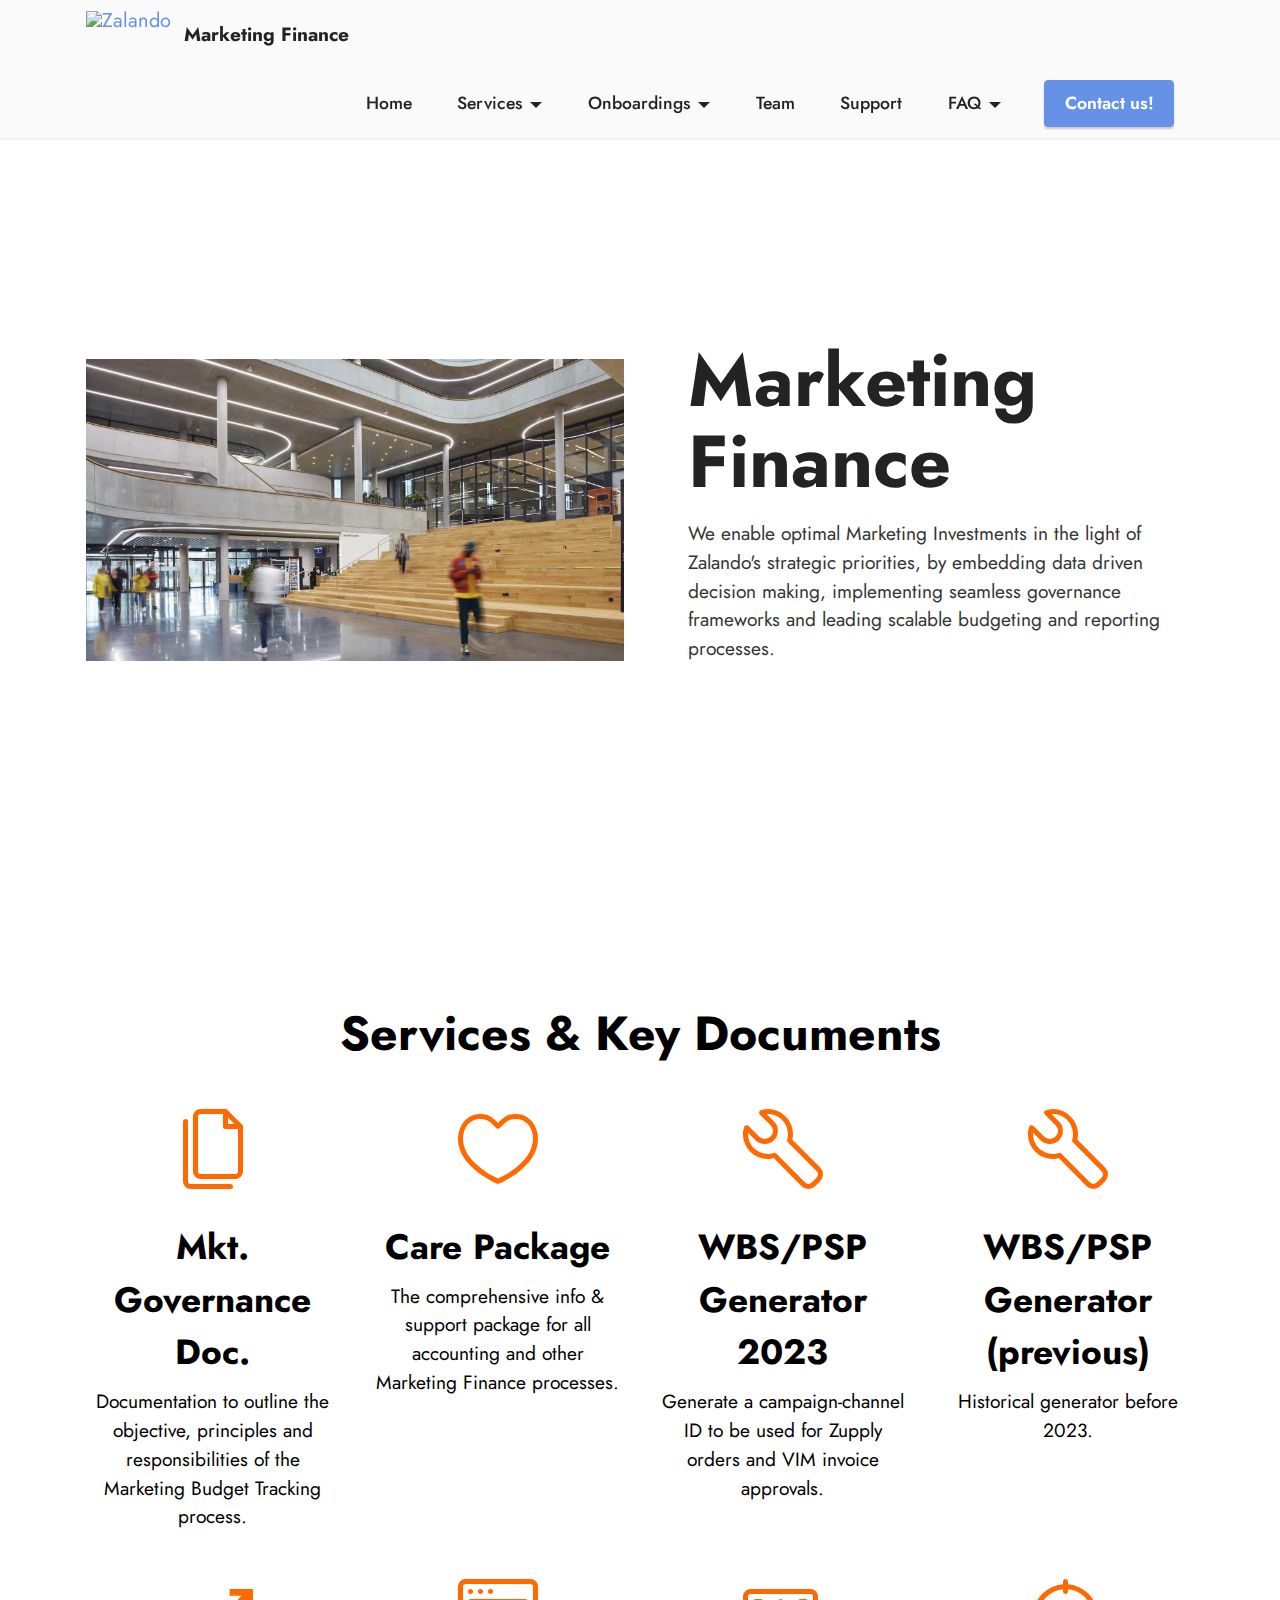
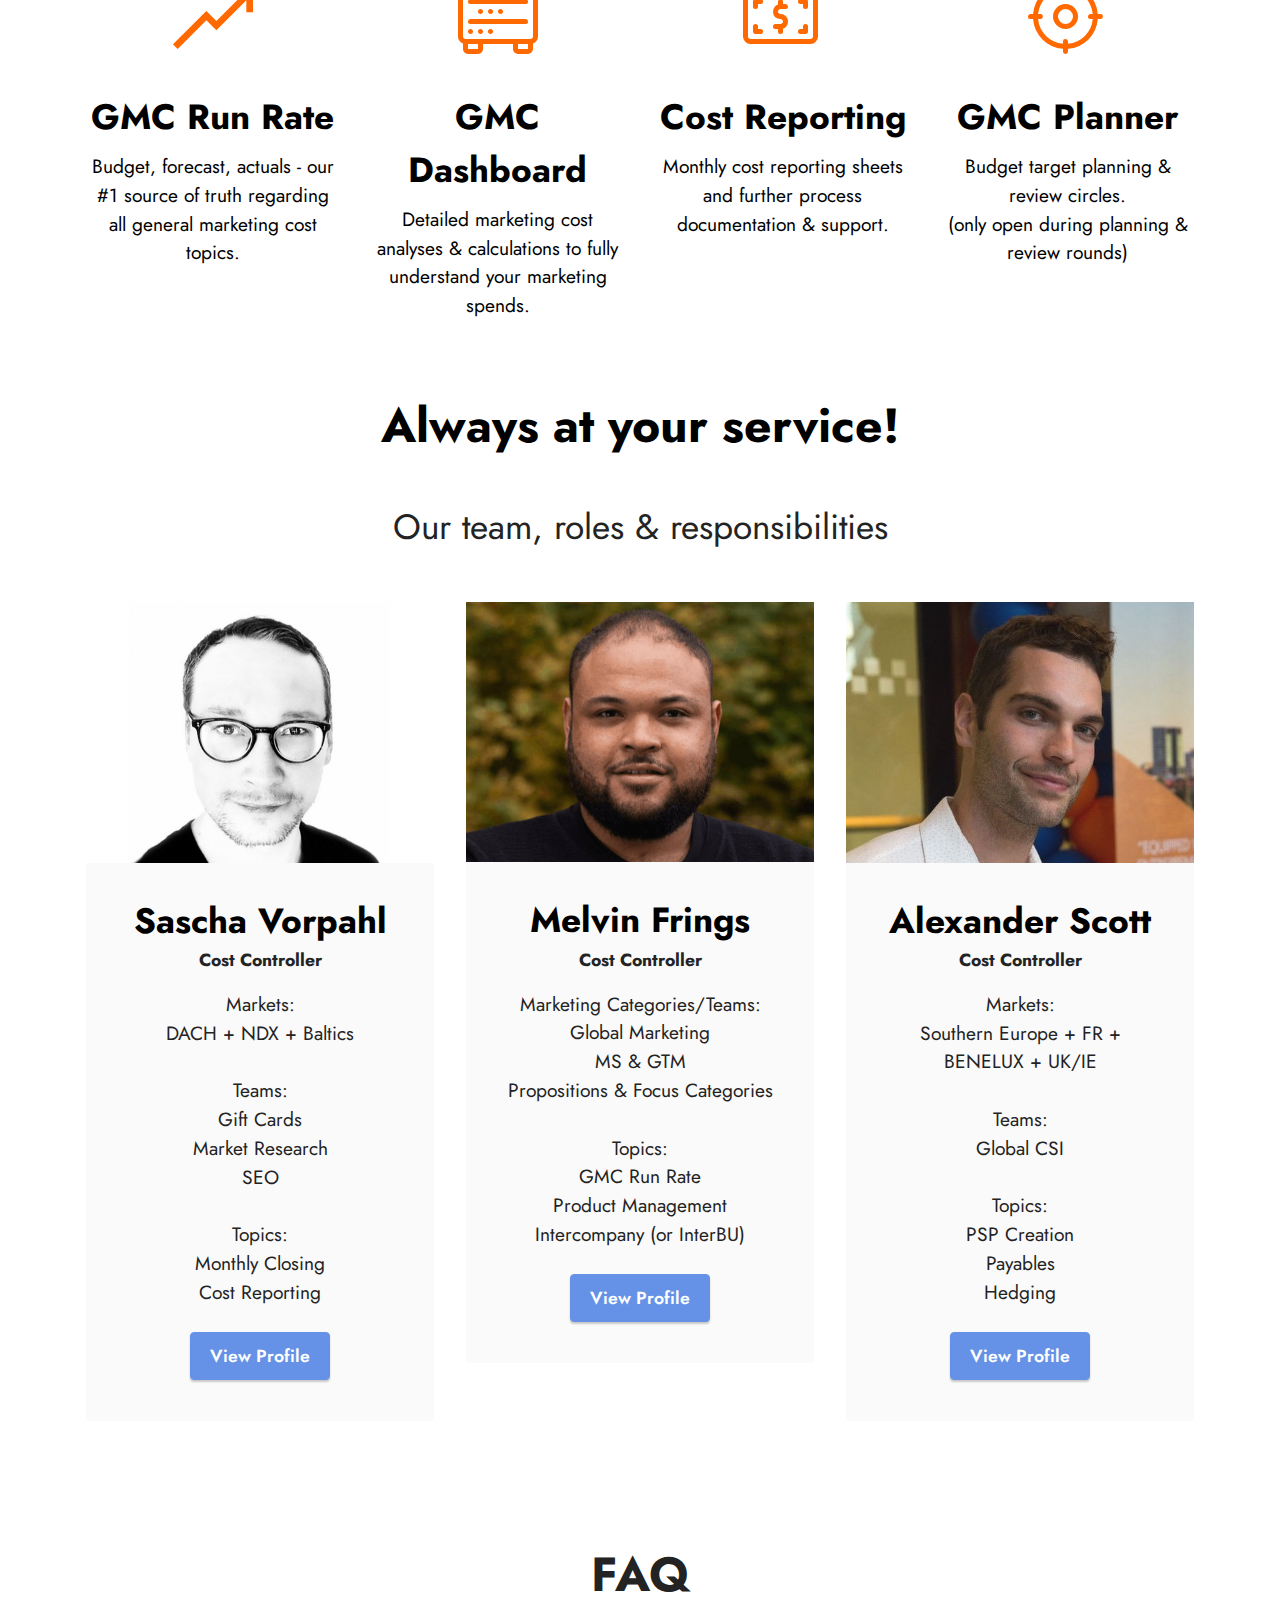
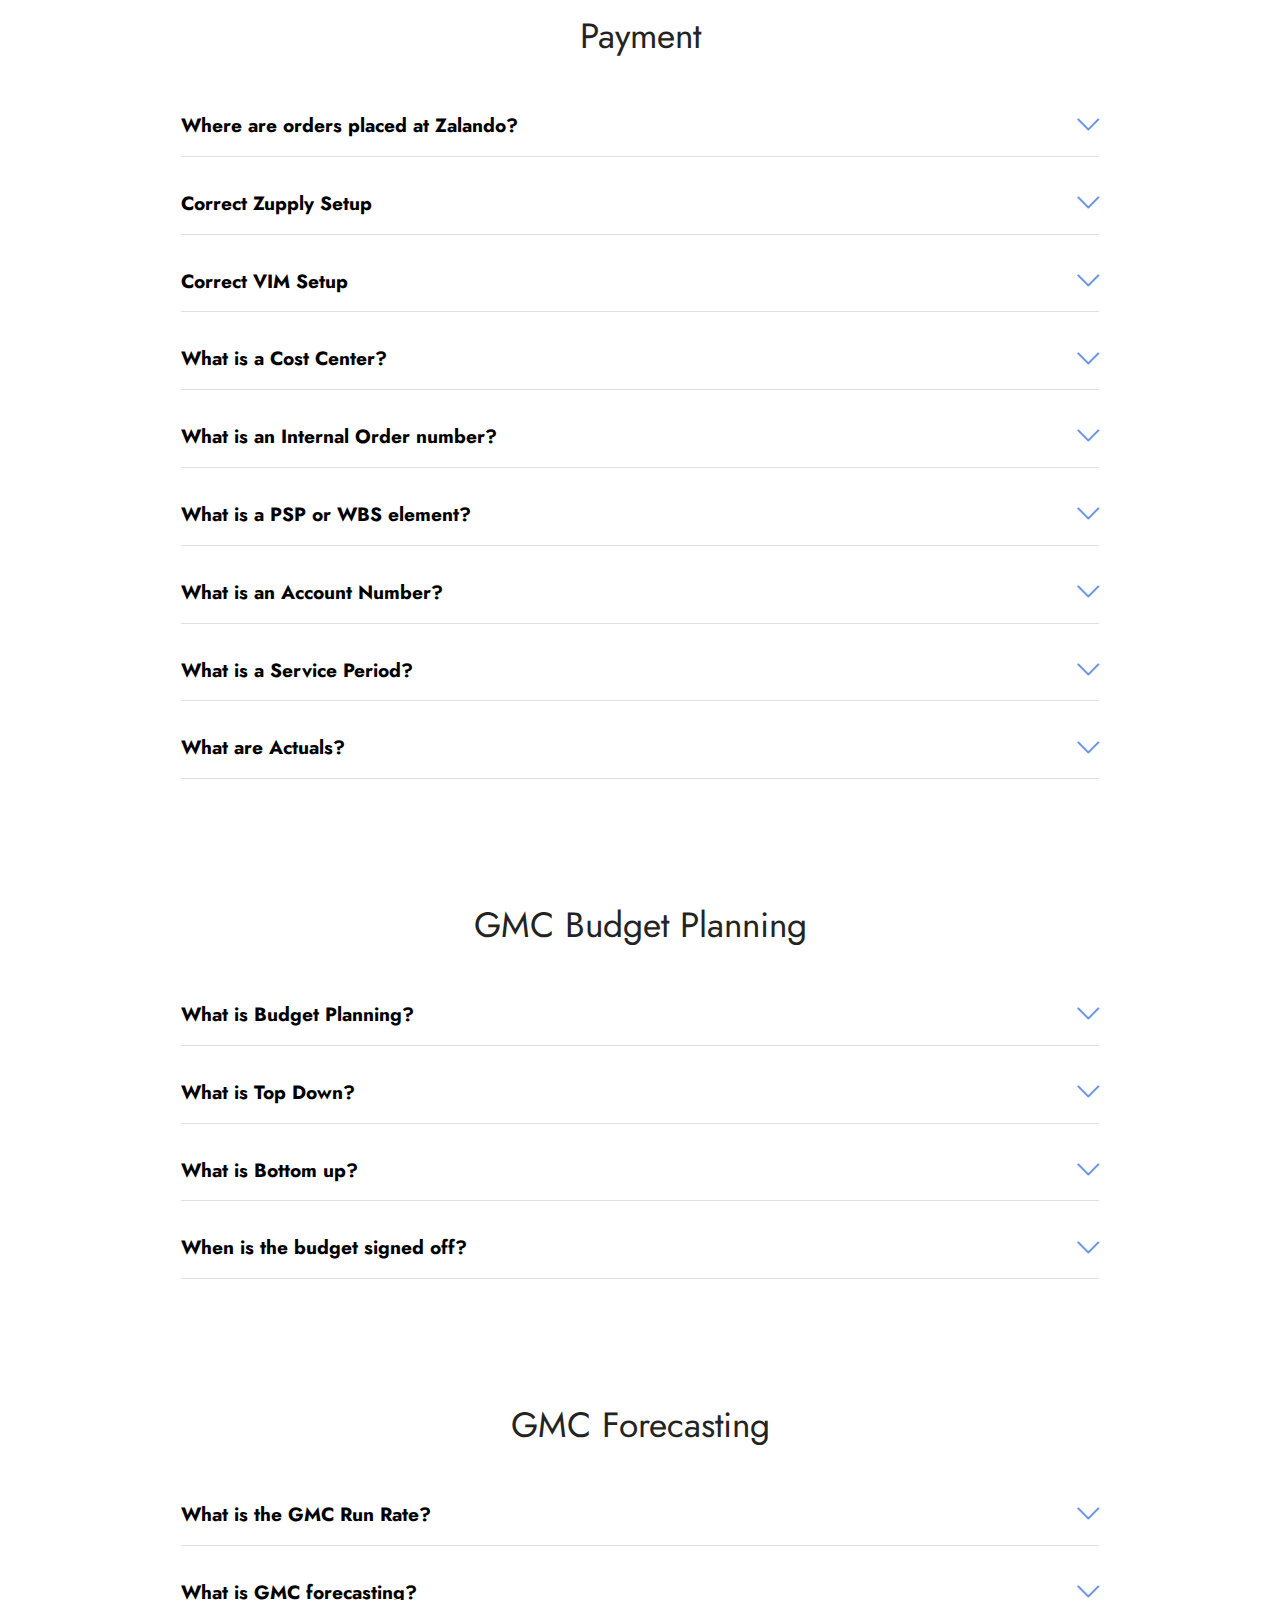
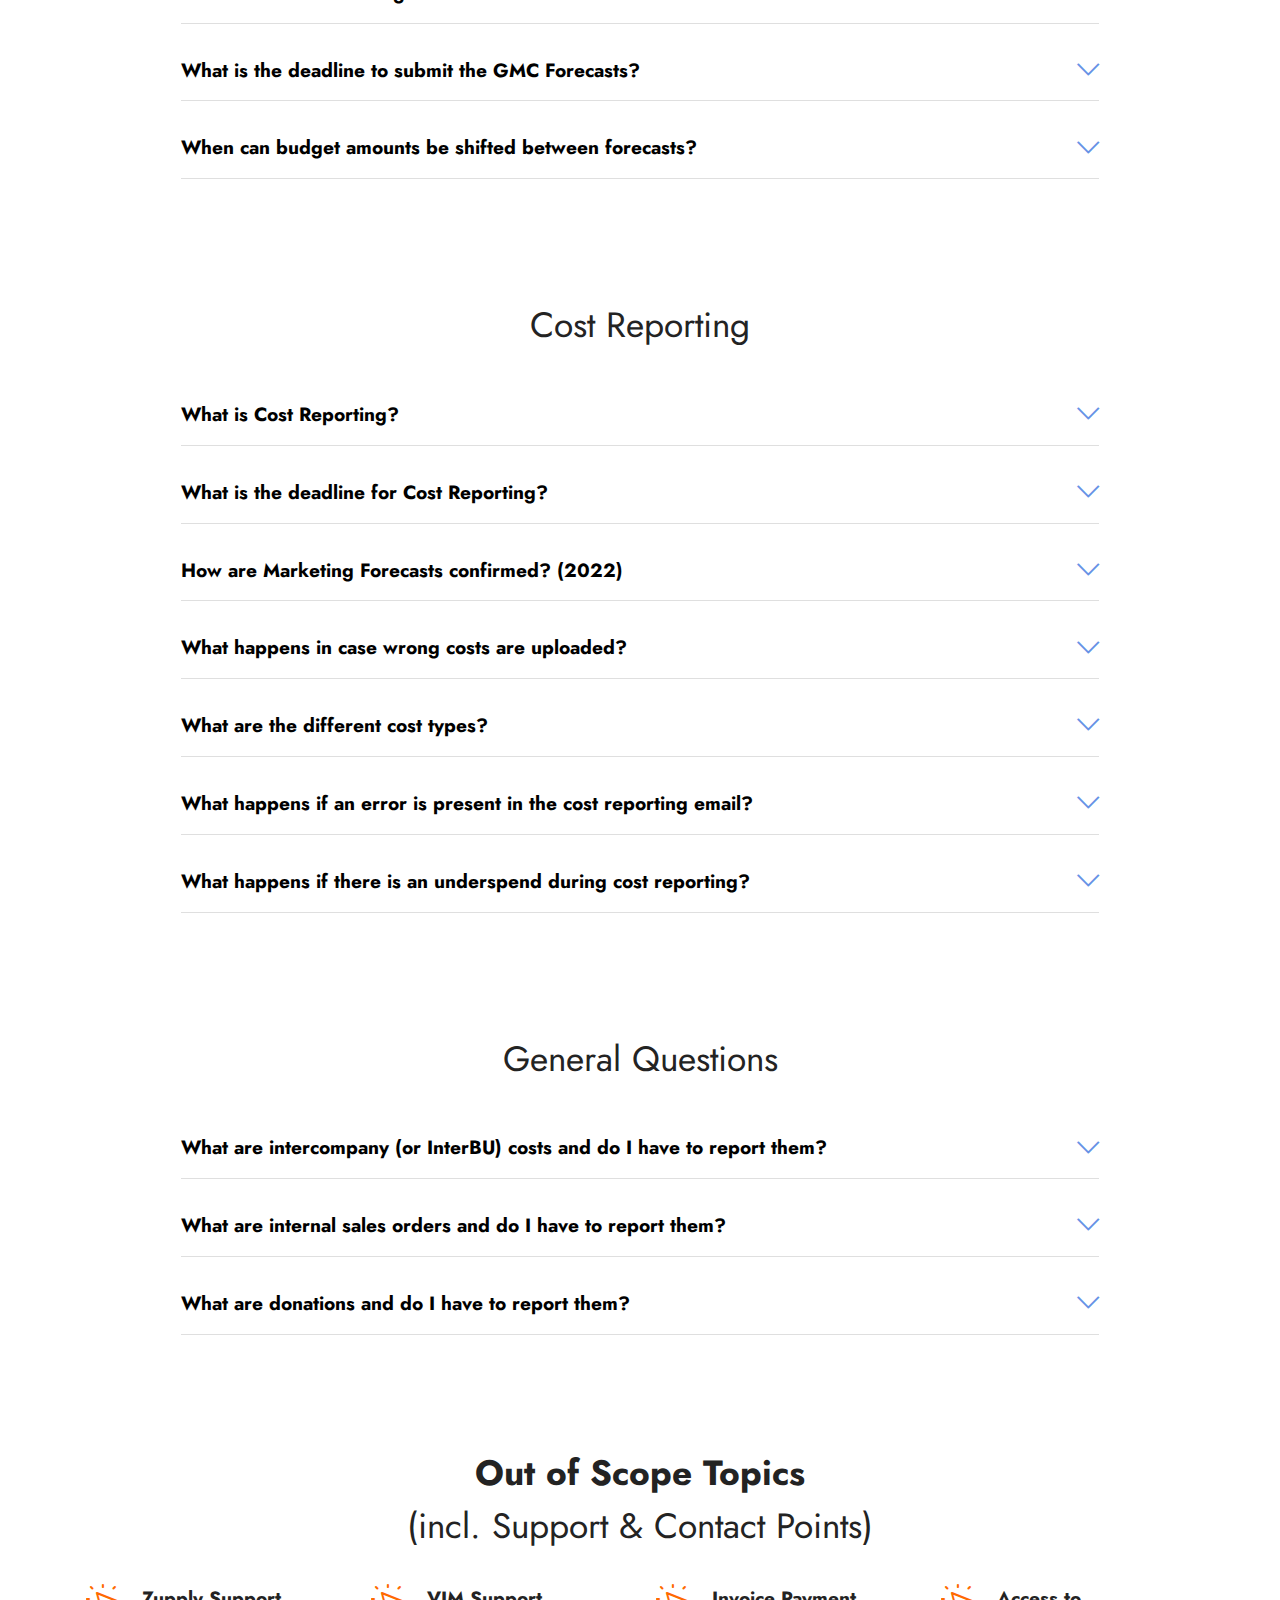
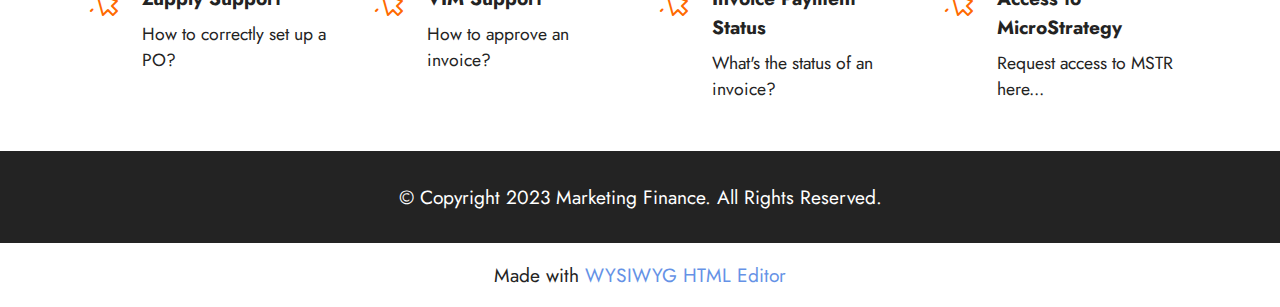
==== commit ffb365f2: "Add files via upload" ====
--- a/index.html
+++ b/index.html
@@ -55,7 +55,7 @@
                 </div>
             </button>
             <div class="collapse navbar-collapse" id="navbarSupportedContent">
-                <ul class="navbar-nav nav-dropdown" data-app-modern-menu="true"><li class="nav-item"><a class="nav-link link text-black text-primary display-4" href="#top">Home</a></li><li class="nav-item dropdown"><a class="nav-link link text-black text-primary dropdown-toggle display-4" href="inde.html#features1-1i" data-toggle="dropdown-submenu" data-bs-toggle="dropdown" data-bs-auto-close="outside" aria-expanded="false">Services</a><div class="dropdown-menu" aria-labelledby="dropdown-undefined"><a class="text-black text-primary dropdown-item display-4" href="https://micro.zalando.net/MicroStrategy/servlet/mstrWeb?evt=2048001&src=mstrWeb.2048001&documentID=C4ED55CB11EA5D6615B30080EF25322F&currentViewMedia=1&visMode=0&Server=micro03.zalando&Project=Demand Planning %26 Analytics&Port=0&share=1" target="_blank">GMC Run Rate</a><a class="text-black text-primary show dropdown-item display-4" href="http://micro.zalando.net/MicroStrategy/servlet/mstrWeb?evt=3140&src=mstrWeb.3140&documentID=BEF9BC3611EBA7E731550080EF153B93&Server=LIVE-ISERVER02.DATA-INTELLIGENCE.ZALAN.DO&Project=Demand Planning %26 Analytics&Port=0&share=1" target="_blank">GMC Dashboard</a><a class="text-black text-primary show dropdown-item display-4" href="inde.html#features1-1i">GMC Planner</a><a class="text-black text-primary show dropdown-item display-4" href="inde.html#features1-1i">Cost Reporting</a><a class="text-black text-primary show dropdown-item display-4" href="https://cocozalando.github.io/2023/psp/index.html" target="_blank">WBS/PSP Generator 2023</a><a class="text-black text-primary show dropdown-item display-4" href="https://cocozalando.github.io/home/psp/index.html" target="_blank">WBS/PSP Generator (previous)</a><a class="text-black text-primary show dropdown-item display-4" href="https://docs.google.com/spreadsheets/d/1WRSyxQx78IjcimCytvCX4olsaJcBqMkHHwlCU6y6zVg/" target="_blank">Care Package</a><a class="text-black text-primary show dropdown-item display-4" href="https://docs.google.com/document/d/1vd42z2jMrFK6_lZjUPozEf5TZjQn7agx-gPN4PNEO8U/" target="_blank">Mkt. Governance Doc.</a></div></li><li class="nav-item dropdown"><a class="nav-link link text-black text-primary dropdown-toggle display-4" href="inde.html#features1-1i" data-toggle="dropdown-submenu" data-bs-toggle="dropdown" data-bs-auto-close="outside" aria-expanded="false">Onboardings</a><div class="dropdown-menu" aria-labelledby="dropdown-878"><a class="text-black text-primary dropdown-item display-4" href="inde.html#features1-1i">General</a><a class="text-black text-primary dropdown-item display-4" href="inde.html#features1-1i">GMC Run Rate</a><a class="text-black text-primary dropdown-item display-4" href="inde.html#features1-1i">Cost Reporting</a><a class="text-black text-primary dropdown-item display-4" href="inde.html#features1-1i">Zupply</a><a class="text-black text-primary dropdown-item display-4" href="inde.html#features1-1i">VIM</a><a class="text-black text-primary dropdown-item display-4" href="inde.html#features1-1i">Request an Onboarding</a></div></li>
+                <ul class="navbar-nav nav-dropdown" data-app-modern-menu="true"><li class="nav-item"><a class="nav-link link text-black text-primary display-4" href="#top">Home</a></li><li class="nav-item dropdown"><a class="nav-link link text-black text-primary dropdown-toggle display-4" href="inde.html#features1-1i" data-toggle="dropdown-submenu" data-bs-toggle="dropdown" data-bs-auto-close="outside" aria-expanded="false">Services</a><div class="dropdown-menu" aria-labelledby="dropdown-undefined"><a class="text-black text-primary dropdown-item display-4" href="http://micro.zalando.net:80/MicroStrategy/servlet/mstrWeb?evt=2048001&src=mstrWeb.2048001&documentID=77C545ADD9462BCE2C41D5AA51A33A27&currentViewMedia=1&visMode=0&Server=LIVE-ISERVER01.DATA-INTELLIGENCE.ZALAN.DO&Project=Demand%20Planning%20%26%20Analytics&Port=0&share=1" target="_blank">GMC Run Rate</a><a class="text-black text-primary show dropdown-item display-4" href="http://micro.zalando.net/MicroStrategy/servlet/mstrWeb?evt=3140&src=mstrWeb.3140&documentID=BEF9BC3611EBA7E731550080EF153B93&Server=LIVE-ISERVER02.DATA-INTELLIGENCE.ZALAN.DO&Project=Demand Planning %26 Analytics&Port=0&share=1" target="_blank">GMC Dashboard</a><a class="text-black text-primary show dropdown-item display-4" href="inde.html#features1-1i">GMC Planner</a><a class="text-black text-primary show dropdown-item display-4" href="inde.html#features1-1i">Cost Reporting</a><a class="text-black text-primary show dropdown-item display-4" href="https://cocozalando.github.io/2023/psp/index.html" target="_blank">WBS/PSP Generator 2023</a><a class="text-black text-primary show dropdown-item display-4" href="https://cocozalando.github.io/home/psp/index.html" target="_blank">WBS/PSP Generator (previous)</a><a class="text-black text-primary show dropdown-item display-4" href="https://docs.google.com/spreadsheets/d/1WRSyxQx78IjcimCytvCX4olsaJcBqMkHHwlCU6y6zVg/" target="_blank">Care Package</a><a class="text-black text-primary show dropdown-item display-4" href="https://docs.google.com/document/d/1vd42z2jMrFK6_lZjUPozEf5TZjQn7agx-gPN4PNEO8U/" target="_blank">Mkt. Governance Doc.</a></div></li><li class="nav-item dropdown"><a class="nav-link link text-black text-primary dropdown-toggle display-4" href="inde.html#features1-1i" data-toggle="dropdown-submenu" data-bs-toggle="dropdown" data-bs-auto-close="outside" aria-expanded="false">Onboardings</a><div class="dropdown-menu" aria-labelledby="dropdown-878"><a class="text-black text-primary dropdown-item display-4" href="inde.html#features1-1i">General</a><a class="text-black text-primary dropdown-item display-4" href="inde.html#features1-1i">GMC Run Rate</a><a class="text-black text-primary dropdown-item display-4" href="inde.html#features1-1i">Cost Reporting</a><a class="text-black text-primary dropdown-item display-4" href="inde.html#features1-1i">Zupply</a><a class="text-black text-primary dropdown-item display-4" href="inde.html#features1-1i">VIM</a><a class="text-black text-primary dropdown-item display-4" href="inde.html#features1-1i">Request an Onboarding</a></div></li>
                     <li class="nav-item"><a class="nav-link link text-black text-primary display-4" href="inde.html#team1-k">Team</a></li><li class="nav-item"><a class="nav-link link text-black text-primary display-4" href="inde.html#features15-m">Support</a></li>
                     <li class="nav-item dropdown"><a class="nav-link link text-black text-primary dropdown-toggle display-4" href="inde.html#team1-1o" data-toggle="dropdown-submenu" data-bs-toggle="dropdown" data-bs-auto-close="outside" aria-expanded="false">FAQ</a><div class="dropdown-menu" aria-labelledby="dropdown-241"><a class="text-black text-primary dropdown-item display-4" href="inde.html#content17-13">Payment</a><a class="text-black text-primary show dropdown-item display-4" href="inde.html#content17-15">GMC Budget Planning</a><a class="text-black text-primary show dropdown-item display-4" href="inde.html#content17-16">GMC Forecasting</a><a class="text-black text-primary show dropdown-item display-4" href="inde.html#content17-17" aria-expanded="true">Cost Reporting</a><a class="text-black text-primary show dropdown-item display-4" href="inde.html#content17-19">General Questions</a></div></li></ul>
                 
@@ -162,7 +162,7 @@
                 <div class="card-wrapper">
                     <div class="card-box align-center">
                         <div class="iconfont-wrapper">
-                            <a href="https://micro.zalando.net/MicroStrategy/servlet/mstrWeb?evt=2048001&src=mstrWeb.2048001&documentID=C4ED55CB11EA5D6615B30080EF25322F&currentViewMedia=1&visMode=0&Server=micro03.zalando&Project=Demand Planning %26 Analytics&Port=0&share=1" target="_blank"><span class="mbr-iconfont mobi-mbri-growing-chart mobi-mbri"></span></a>
+                            <a href="http://micro.zalando.net:80/MicroStrategy/servlet/mstrWeb?evt=2048001&src=mstrWeb.2048001&documentID=77C545ADD9462BCE2C41D5AA51A33A27&currentViewMedia=1&visMode=0&Server=LIVE-ISERVER01.DATA-INTELLIGENCE.ZALAN.DO&Project=Demand%20Planning%20%26%20Analytics&Port=0&share=1" target="_blank"><span class="mbr-iconfont mobi-mbri-growing-chart mobi-mbri"></span></a>
                         </div>
                         <h5 class="card-title mbr-fonts-style display-5"><strong>GMC Run Rate</strong></h5>
                         <p class="card-text mbr-fonts-style display-7">Budget, forecast, actuals - our #1 source of truth regarding all general marketing cost topics.</p>
@@ -195,7 +195,7 @@
                 <div class="card-wrapper">
                     <div class="card-box align-center">
                         <div class="iconfont-wrapper">
-                            <a href="http://micro.zalando.net/MicroStrategy/servlet/mstrWeb?evt=2048001&src=mstrWeb.2048001&documentID=70363F5311EBD50518C60080EF1513FE&currentViewMedia=1&visMode=0&Server=LIVE-ISERVER02.DATA-INTELLIGENCE.ZALAN.DO&Project=Demand Planning %26 Analytics&Port=0&share=1" target="_blank"><span class="mbr-iconfont mbrib-target"></span></a>
+                            <span class="mbr-iconfont mbrib-target"></span>
                         </div>
                         <h5 class="card-title mbr-fonts-style display-5"><strong>GMC Planner</strong></h5>
                         <p class="card-text mbr-fonts-style display-7">Budget target planning &amp; review circles.
@@ -931,7 +931,7 @@
             </div>
         </div>
     </div>
-</section><section class="display-7" style="padding: 0;align-items: center;justify-content: center;flex-wrap: wrap;    align-content: center;display: flex;position: relative;height: 4rem;"><a href="https://mobiri.se/1655071" style="flex: 1 1;height: 4rem;position: absolute;width: 100%;z-index: 1;"><img alt="" style="height: 4rem;" src="[data-uri]"></a><p style="margin: 0;text-align: center;" class="display-7">Made with &#8204;</p><a style="z-index:1" href="https://mobirise.com/drag-drop-website-builder.html">Drag & Drop Website Builder</a></section><script src="assets/bootstrap/js/bootstrap.bundle.min.js"></script>  <script src="assets/smoothscroll/smooth-scroll.js"></script>  <script src="assets/ytplayer/index.js"></script>  <script src="assets/dropdown/js/navbar-dropdown.js"></script>  <script src="assets/mbr-switch-arrow/mbr-switch-arrow.js"></script>  <script src="assets/theme/js/script.js"></script>  
+</section><section class="display-7" style="padding: 0;align-items: center;justify-content: center;flex-wrap: wrap;    align-content: center;display: flex;position: relative;height: 4rem;"><a href="https://mobiri.se/1655071" style="flex: 1 1;height: 4rem;position: absolute;width: 100%;z-index: 1;"><img alt="" style="height: 4rem;" src="[data-uri]"></a><p style="margin: 0;text-align: center;" class="display-7">Made with &#8204;</p><a style="z-index:1" href="https://mobirise.com/html-editor.html">WYSIWYG HTML Editor</a></section><script src="assets/bootstrap/js/bootstrap.bundle.min.js"></script>  <script src="assets/smoothscroll/smooth-scroll.js"></script>  <script src="assets/ytplayer/index.js"></script>  <script src="assets/dropdown/js/navbar-dropdown.js"></script>  <script src="assets/mbr-switch-arrow/mbr-switch-arrow.js"></script>  <script src="assets/theme/js/script.js"></script>  
   
   
 </body>
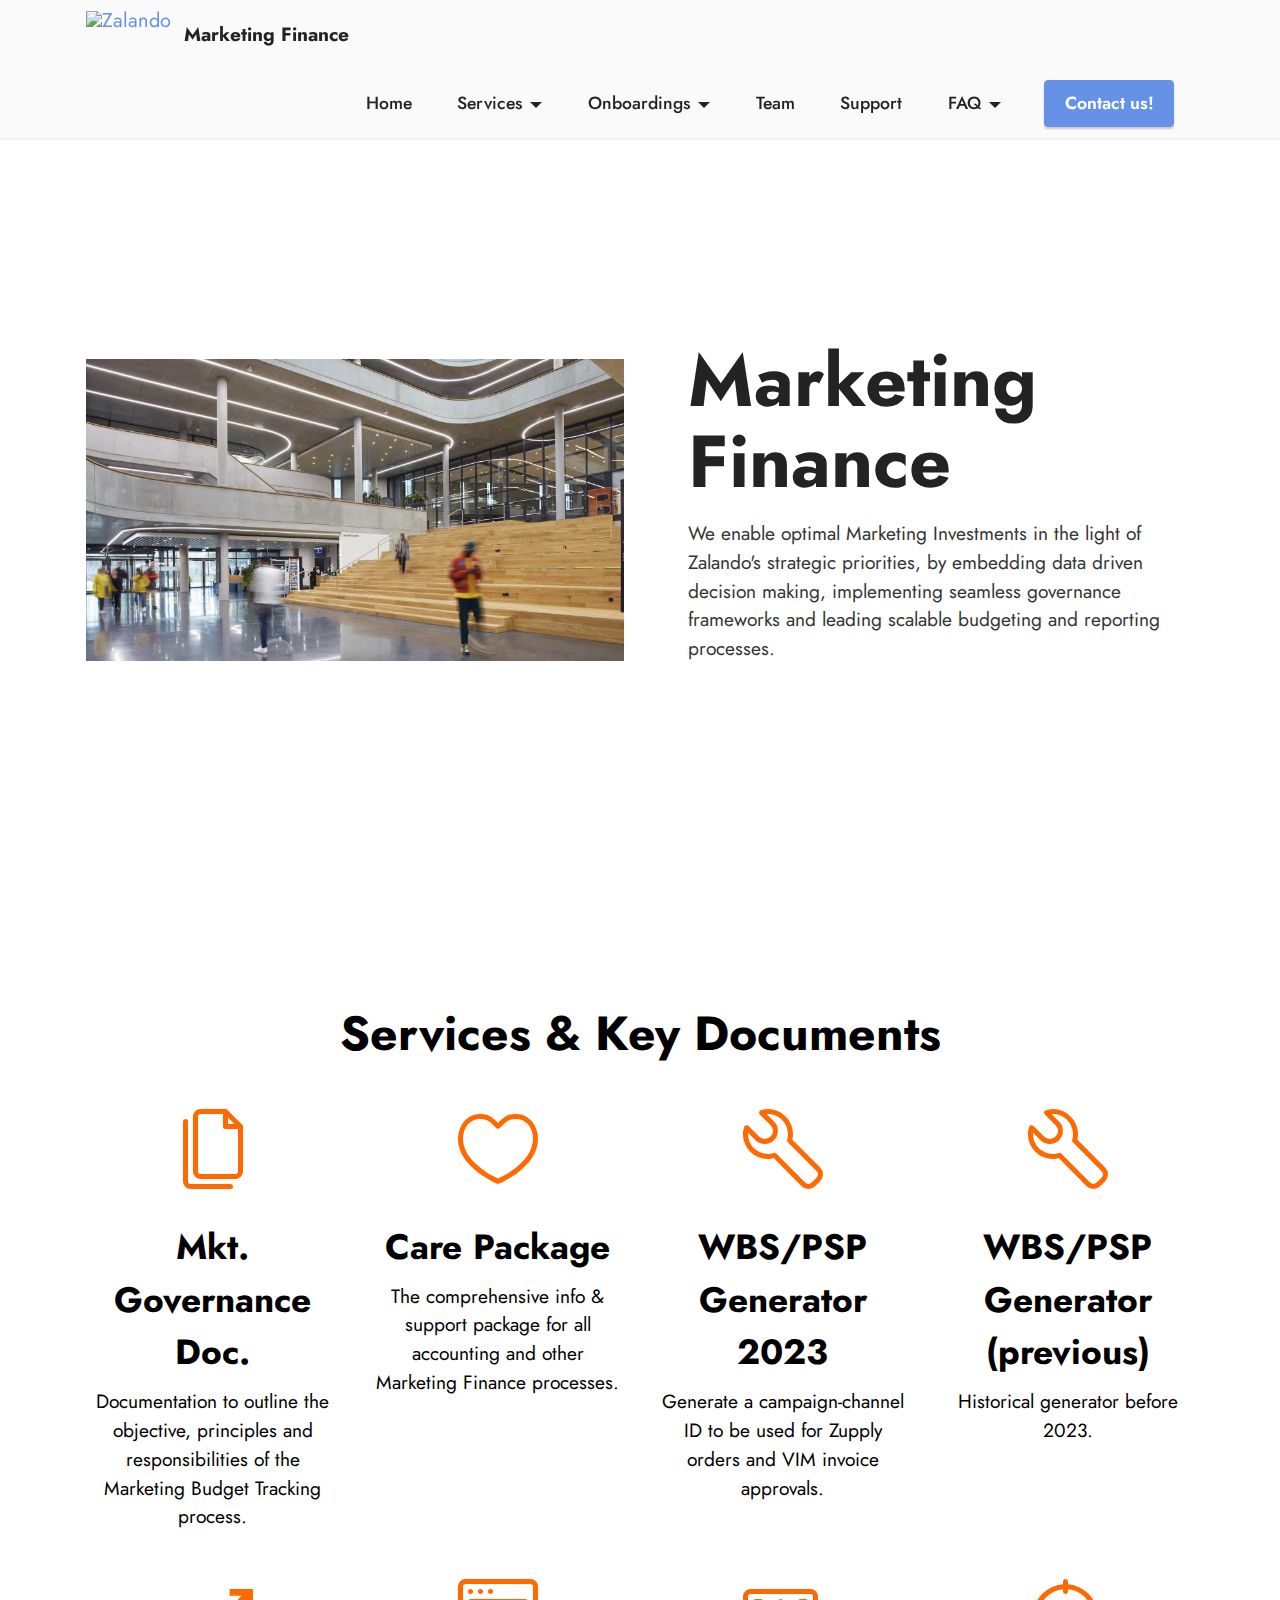
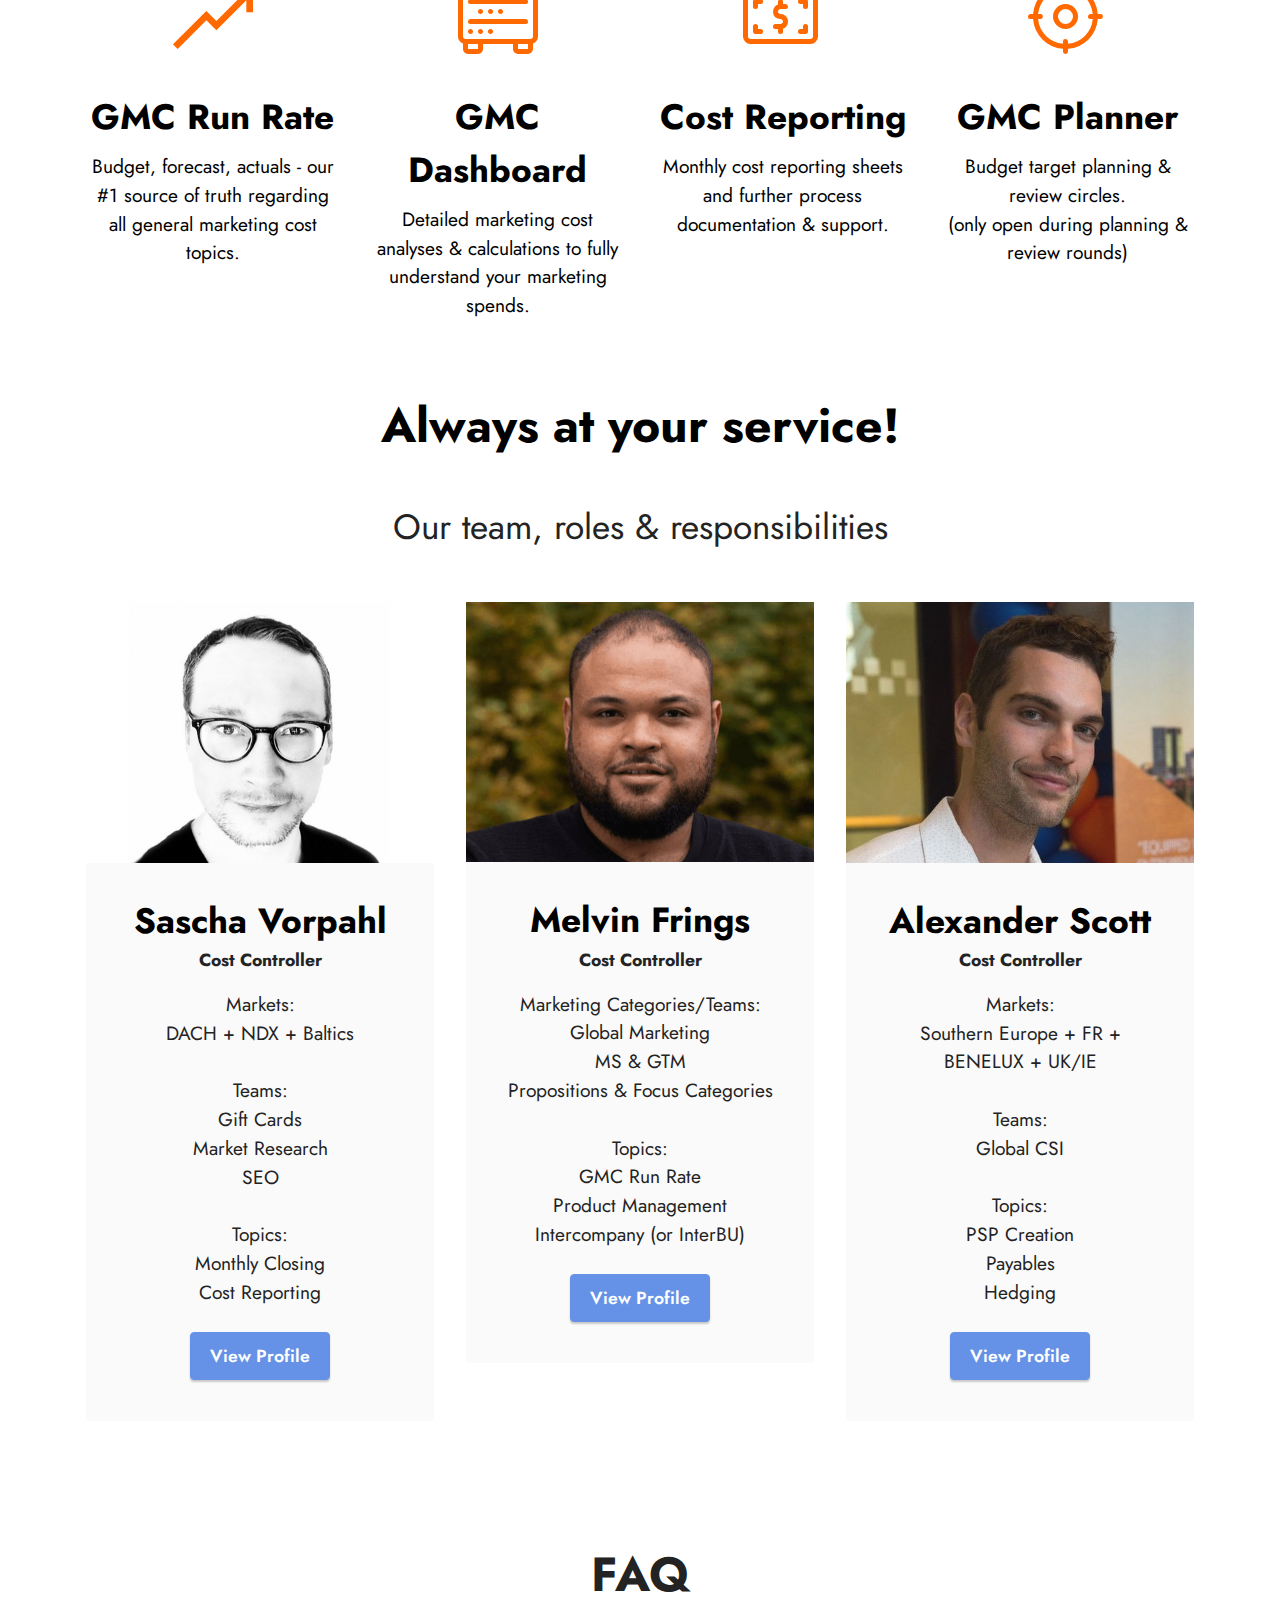
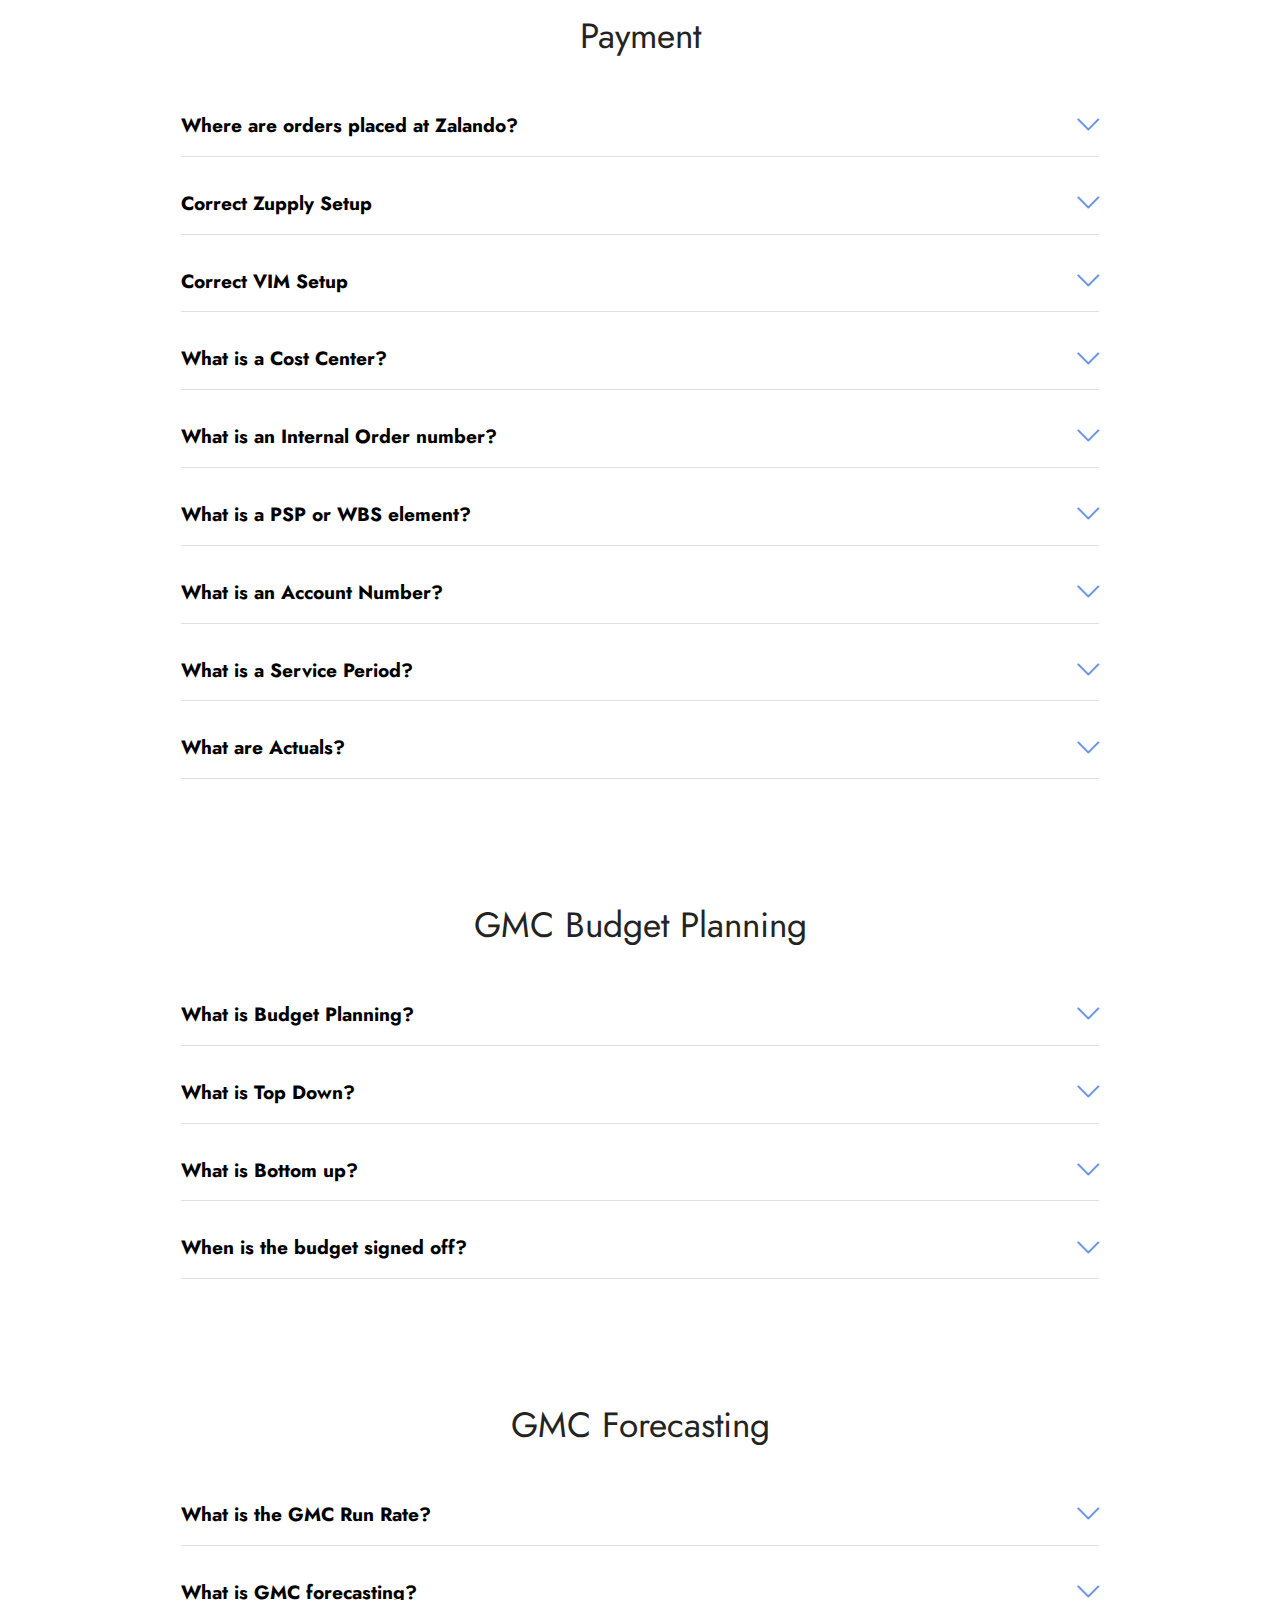
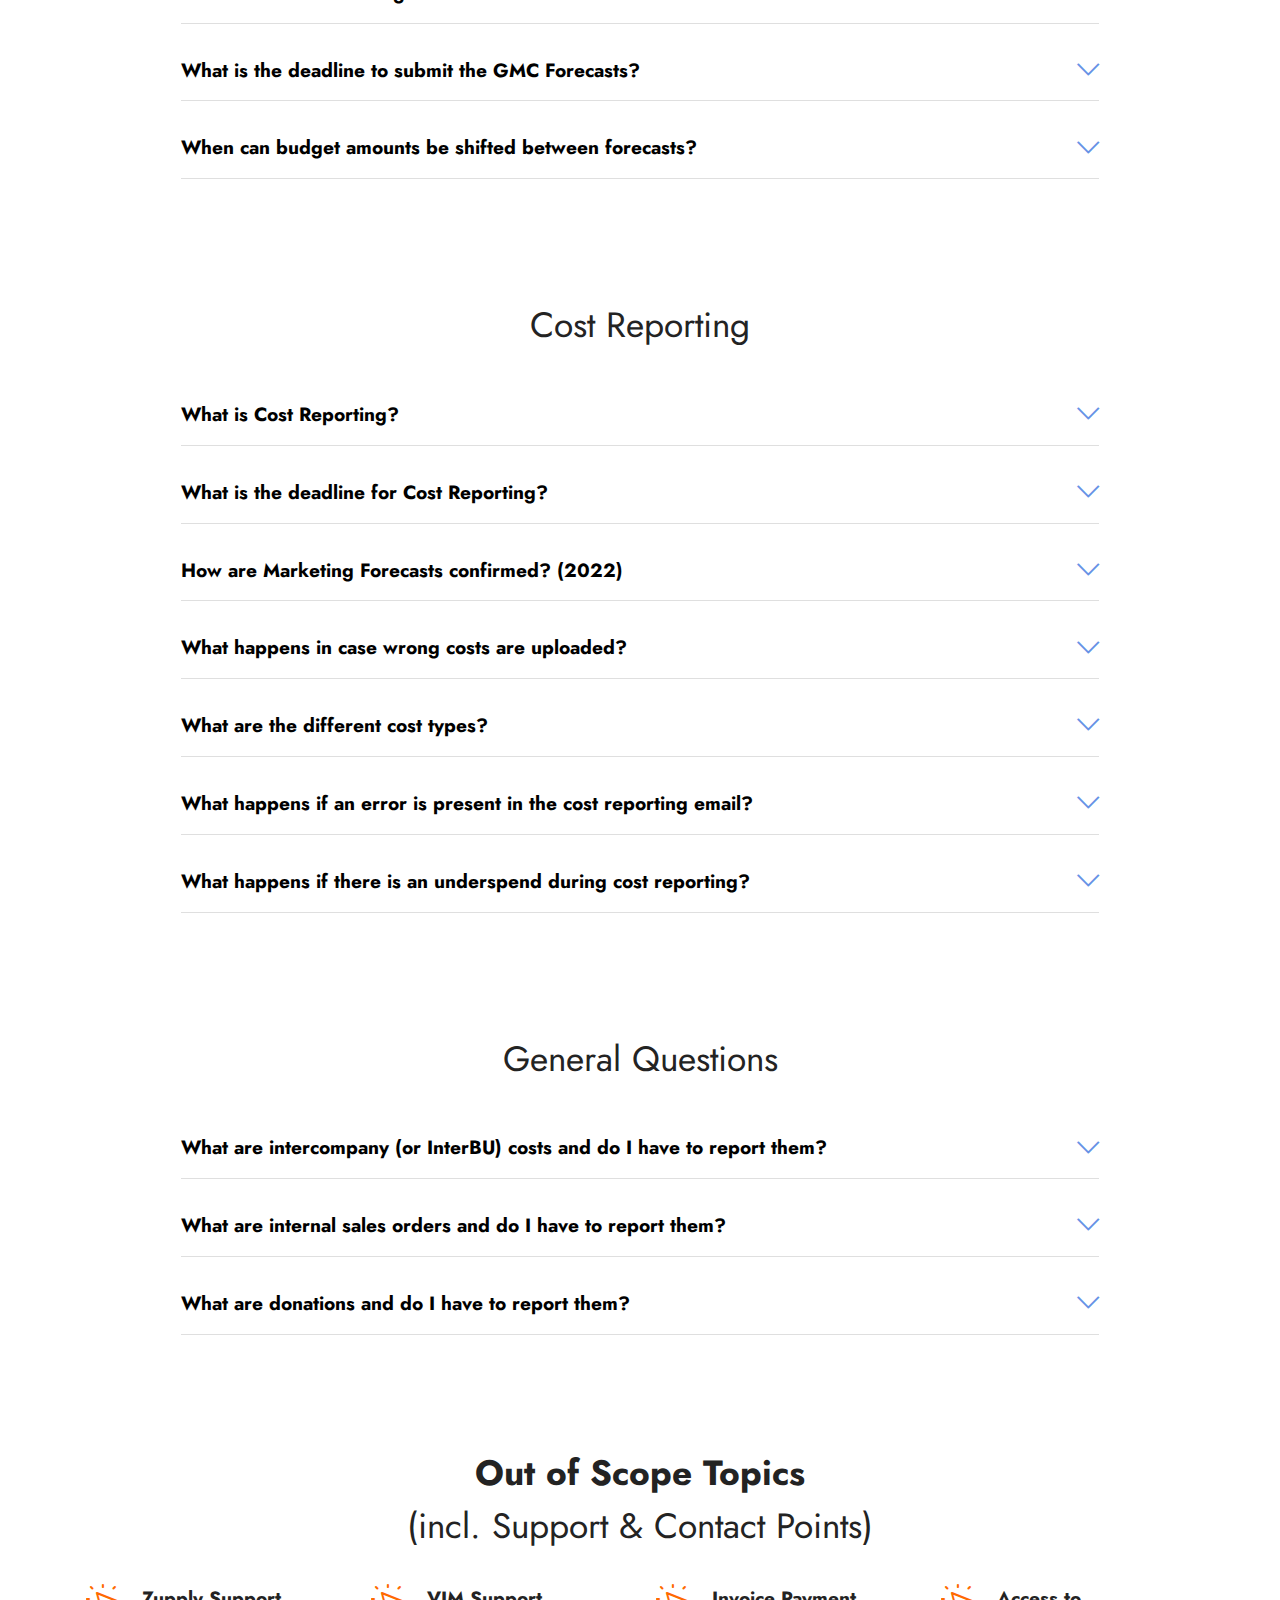
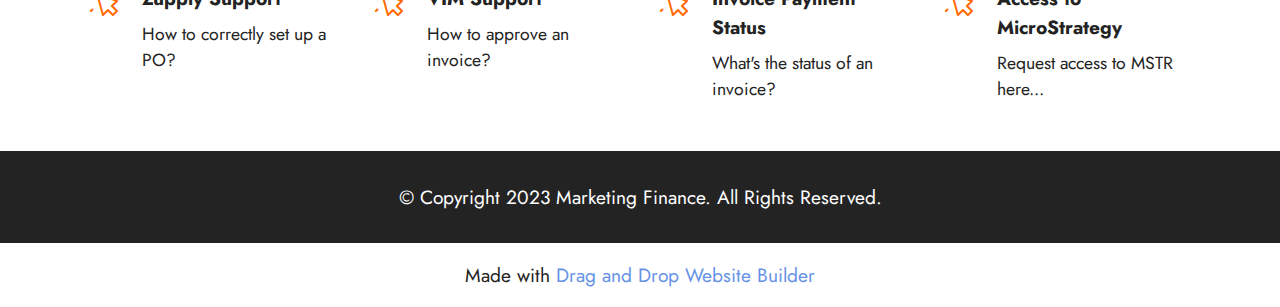
==== commit dd58c01b: "Add files via upload" ====
--- a/index.html
+++ b/index.html
@@ -874,7 +874,7 @@
         <div class="row justify-content-center">
             <div class="card col-12 col-md-6 col-lg-3">
                 <div class="card-wrapper">
-                    <a href="https://zalando.rightanswers.com/portal/ss/?querytext=zupply+support&tabid=2" target="_blank"><span class="mbr-iconfont m-auto mbrib-cursor-click" style=""></span></a>
+                    <a href="https://zalandoprod.service-now.com/ep?id=kb_article_view&table=kb_knowledge&sys_id=48396ed11b7f41145e011f8b8b4bcb84" target="_blank"><span class="mbr-iconfont m-auto mbrib-cursor-click" style=""></span></a>
                     <div class="card-box">
                         <h4 class="card-title mbr-fonts-style mb-2 display-7"><strong>Zupply Support</strong></h4>
                         <h5 class="card-text mbr-fonts-style display-4">How to correctly set up a PO?</h5>
@@ -883,7 +883,7 @@
             </div>
             <div class="card col-12 col-md-6 col-lg-3">
                 <div class="card-wrapper">
-                    <a href="https://zalando.rightanswers.com/portal/ss/?querytext=vim+support&tabid=2" target="_blank"><span class="mbr-iconfont m-auto mbrib-cursor-click"></span></a>
+                    <a href="https://zalandoprod.service-now.com/ep?id=search&spa=1&q=VIM&disableAllSuggestions=false&search_application=c75af4111b9245509eca777c8b4bcb8d&searchFilters=5e6a30511b9245509eca777c8b4bcbaa&disableSpellCheck=false" target="_blank"><span class="mbr-iconfont m-auto mbrib-cursor-click"></span></a>
                     <div class="card-box">
                         <h4 class="card-title mbr-fonts-style mb-2 display-7"><strong>VIM Support</strong></h4>
                         <h5 class="card-text mbr-fonts-style display-4">How to approve an invoice?</h5>
@@ -892,7 +892,7 @@
             </div>
             <div class="card col-12 col-md-6 col-lg-3">
                 <div class="card-wrapper">
-                    <a href="https://zalando.rightanswers.com/portal/ss/?querytext=invoice+status&tabid=2" target="_blank"><span class="mbr-iconfont m-auto mbrib-cursor-click"></span></a>
+                    <a href="https://zalandoprod.service-now.com/ep?id=search&spa=1&q=invoice%20status&disableAllSuggestions=false&search_application=c75af4111b9245509eca777c8b4bcb8d&searchFilters=5e6a30511b9245509eca777c8b4bcbaa&disableSpellCheck=false" target="_blank"><span class="mbr-iconfont m-auto mbrib-cursor-click"></span></a>
                     <div class="card-box">
                         <h4 class="card-title mbr-fonts-style mb-2 display-7">
                             <strong>Invoice Payment Status</strong></h4>
@@ -931,7 +931,7 @@
             </div>
         </div>
     </div>
-</section><section class="display-7" style="padding: 0;align-items: center;justify-content: center;flex-wrap: wrap;    align-content: center;display: flex;position: relative;height: 4rem;"><a href="https://mobiri.se/1655071" style="flex: 1 1;height: 4rem;position: absolute;width: 100%;z-index: 1;"><img alt="" style="height: 4rem;" src="[data-uri]"></a><p style="margin: 0;text-align: center;" class="display-7">Made with &#8204;</p><a style="z-index:1" href="https://mobirise.com/html-editor.html">WYSIWYG HTML Editor</a></section><script src="assets/bootstrap/js/bootstrap.bundle.min.js"></script>  <script src="assets/smoothscroll/smooth-scroll.js"></script>  <script src="assets/ytplayer/index.js"></script>  <script src="assets/dropdown/js/navbar-dropdown.js"></script>  <script src="assets/mbr-switch-arrow/mbr-switch-arrow.js"></script>  <script src="assets/theme/js/script.js"></script>  
+</section><section class="display-7" style="padding: 0;align-items: center;justify-content: center;flex-wrap: wrap;    align-content: center;display: flex;position: relative;height: 4rem;"><a href="https://mobiri.se/1655071" style="flex: 1 1;height: 4rem;position: absolute;width: 100%;z-index: 1;"><img alt="" style="height: 4rem;" src="[data-uri]"></a><p style="margin: 0;text-align: center;" class="display-7">Made with &#8204;</p><a style="z-index:1" href="https://mobirise.com/drag-drop-website-builder.html">Drag and Drop Website Builder</a></section><script src="assets/bootstrap/js/bootstrap.bundle.min.js"></script>  <script src="assets/smoothscroll/smooth-scroll.js"></script>  <script src="assets/ytplayer/index.js"></script>  <script src="assets/dropdown/js/navbar-dropdown.js"></script>  <script src="assets/mbr-switch-arrow/mbr-switch-arrow.js"></script>  <script src="assets/theme/js/script.js"></script>  
   
   
 </body>
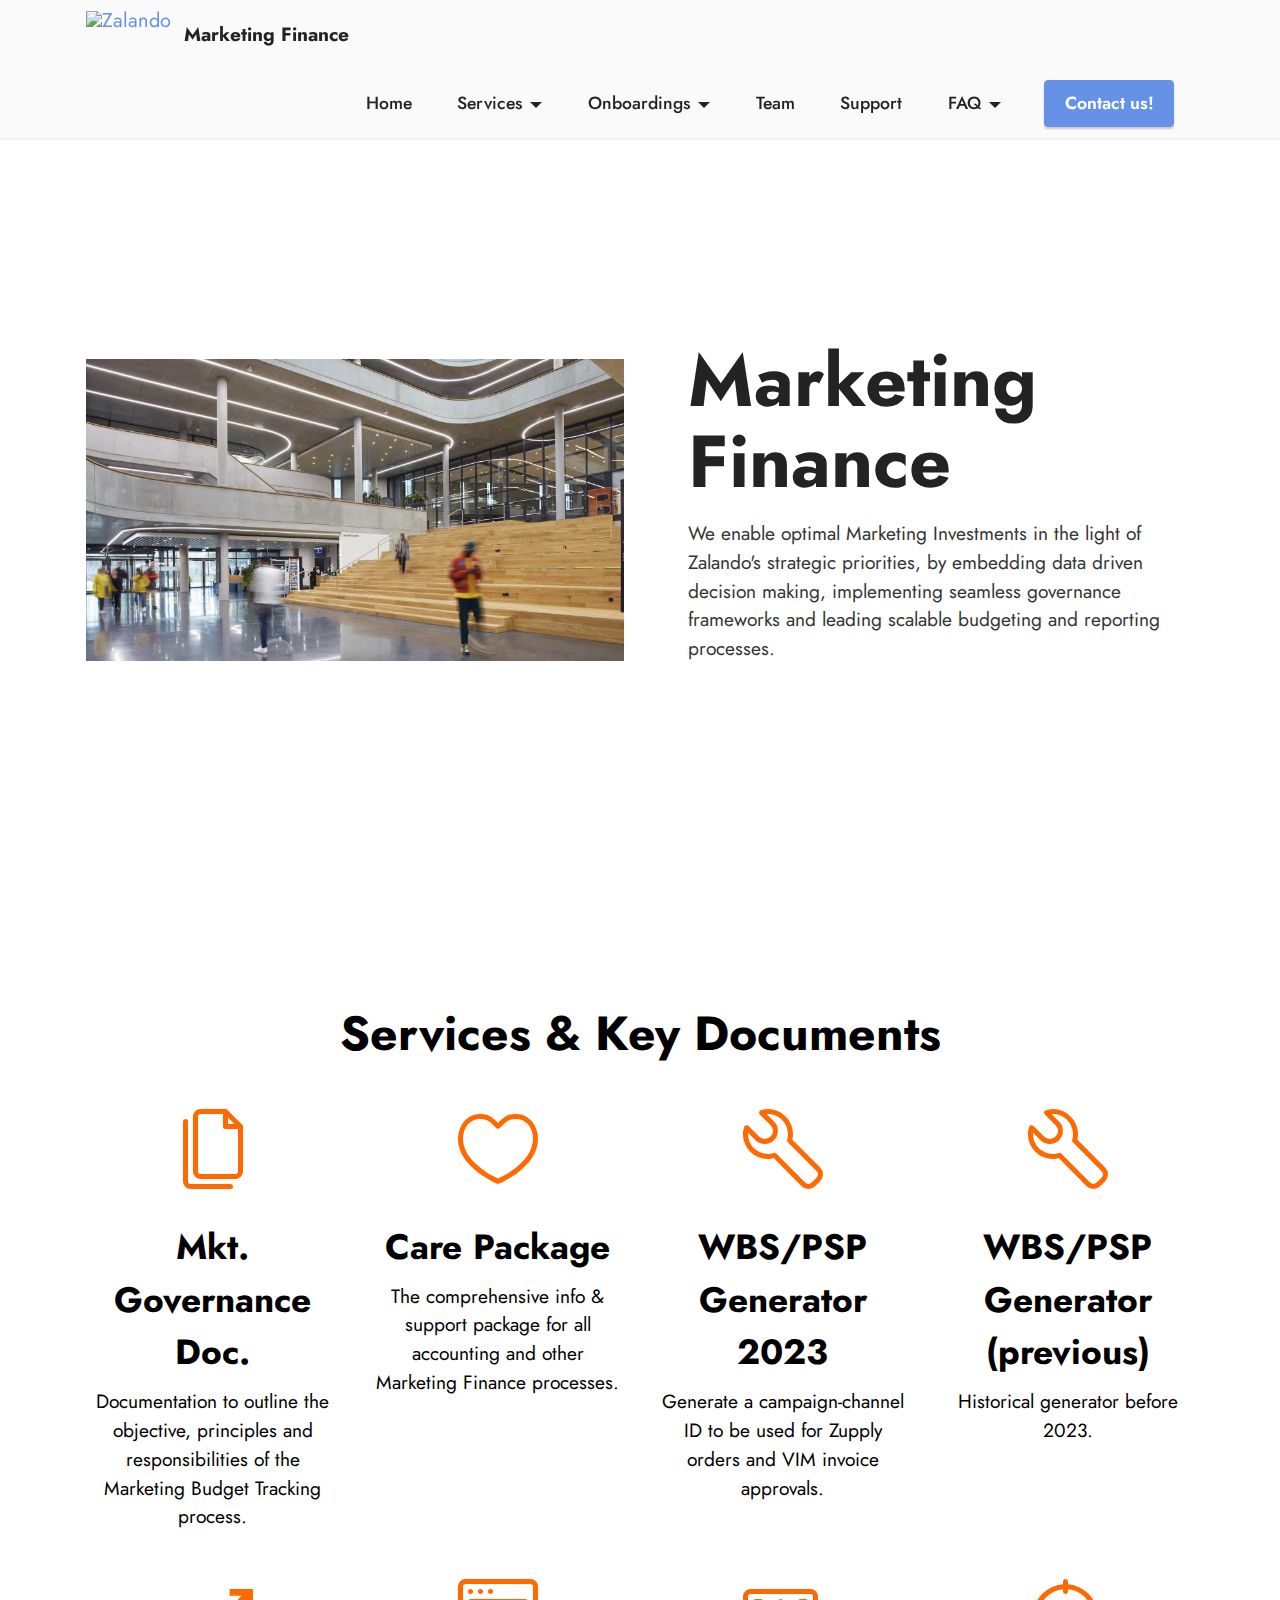
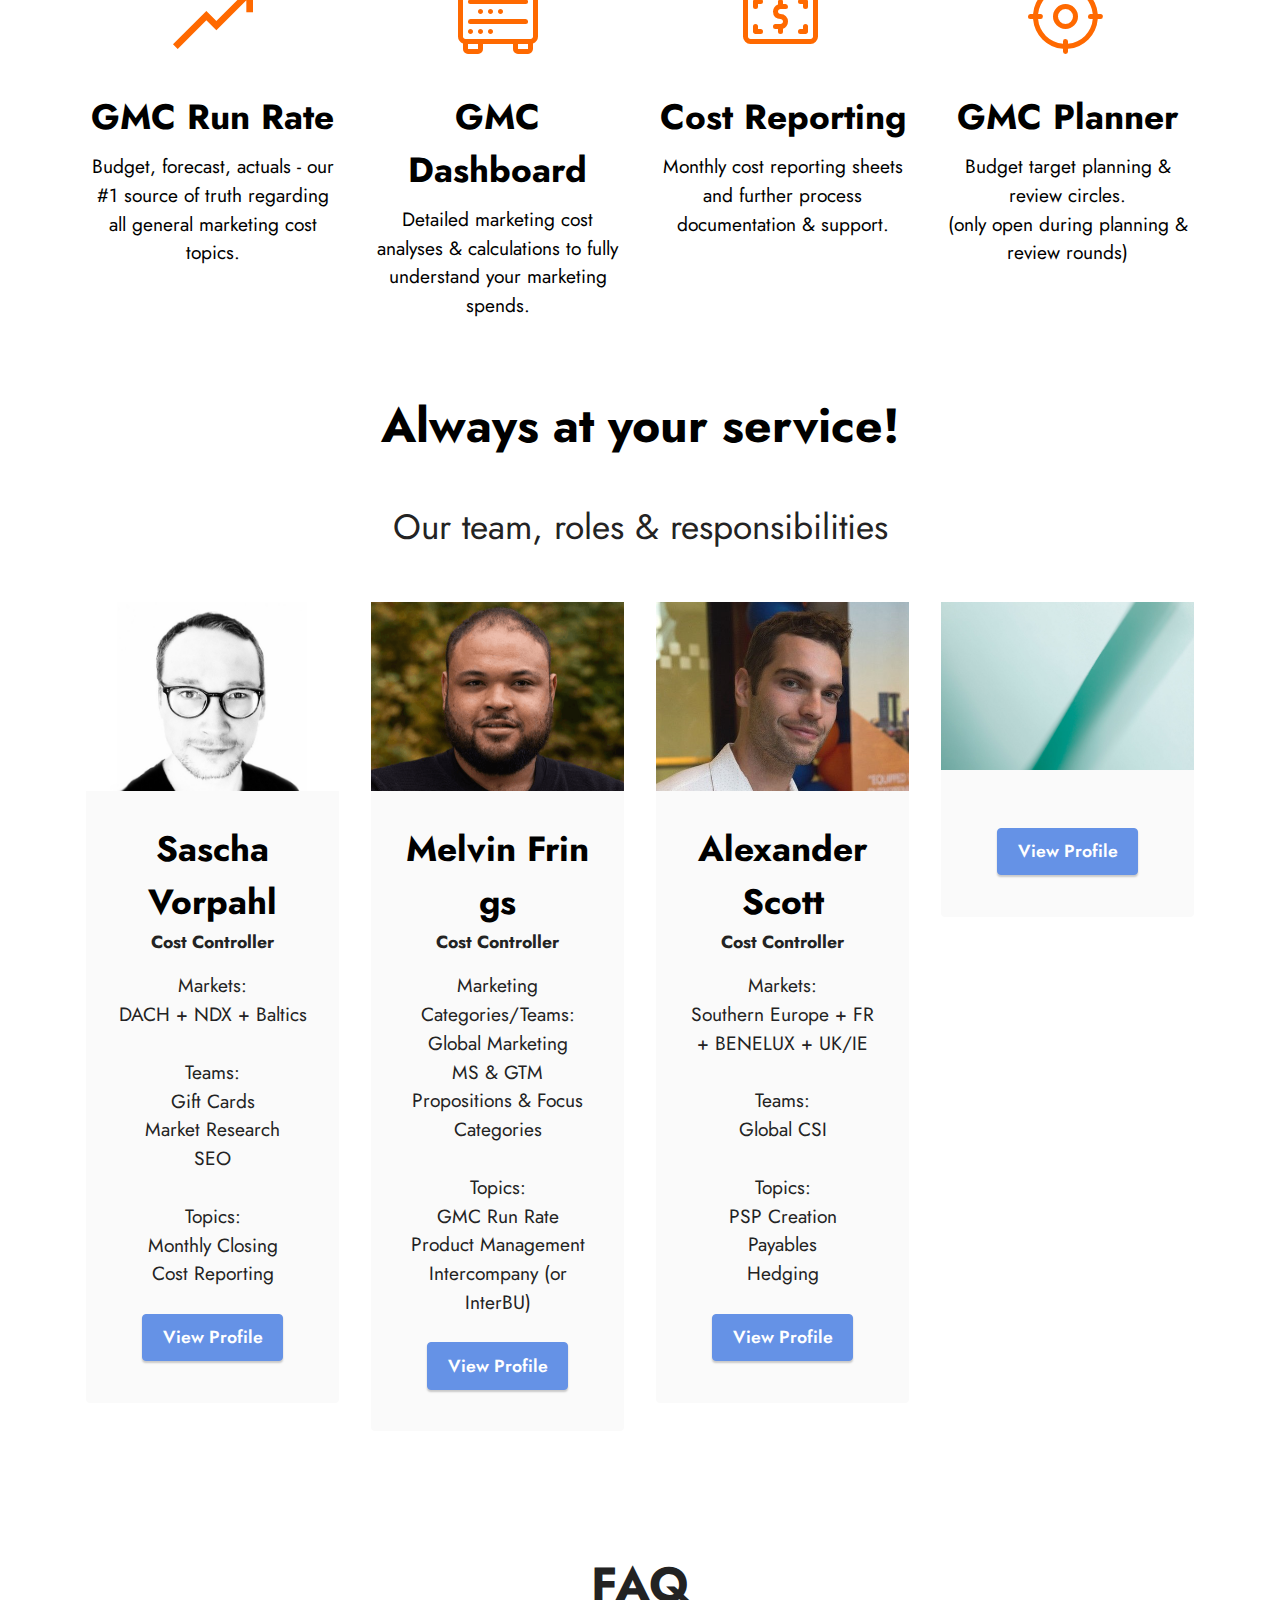
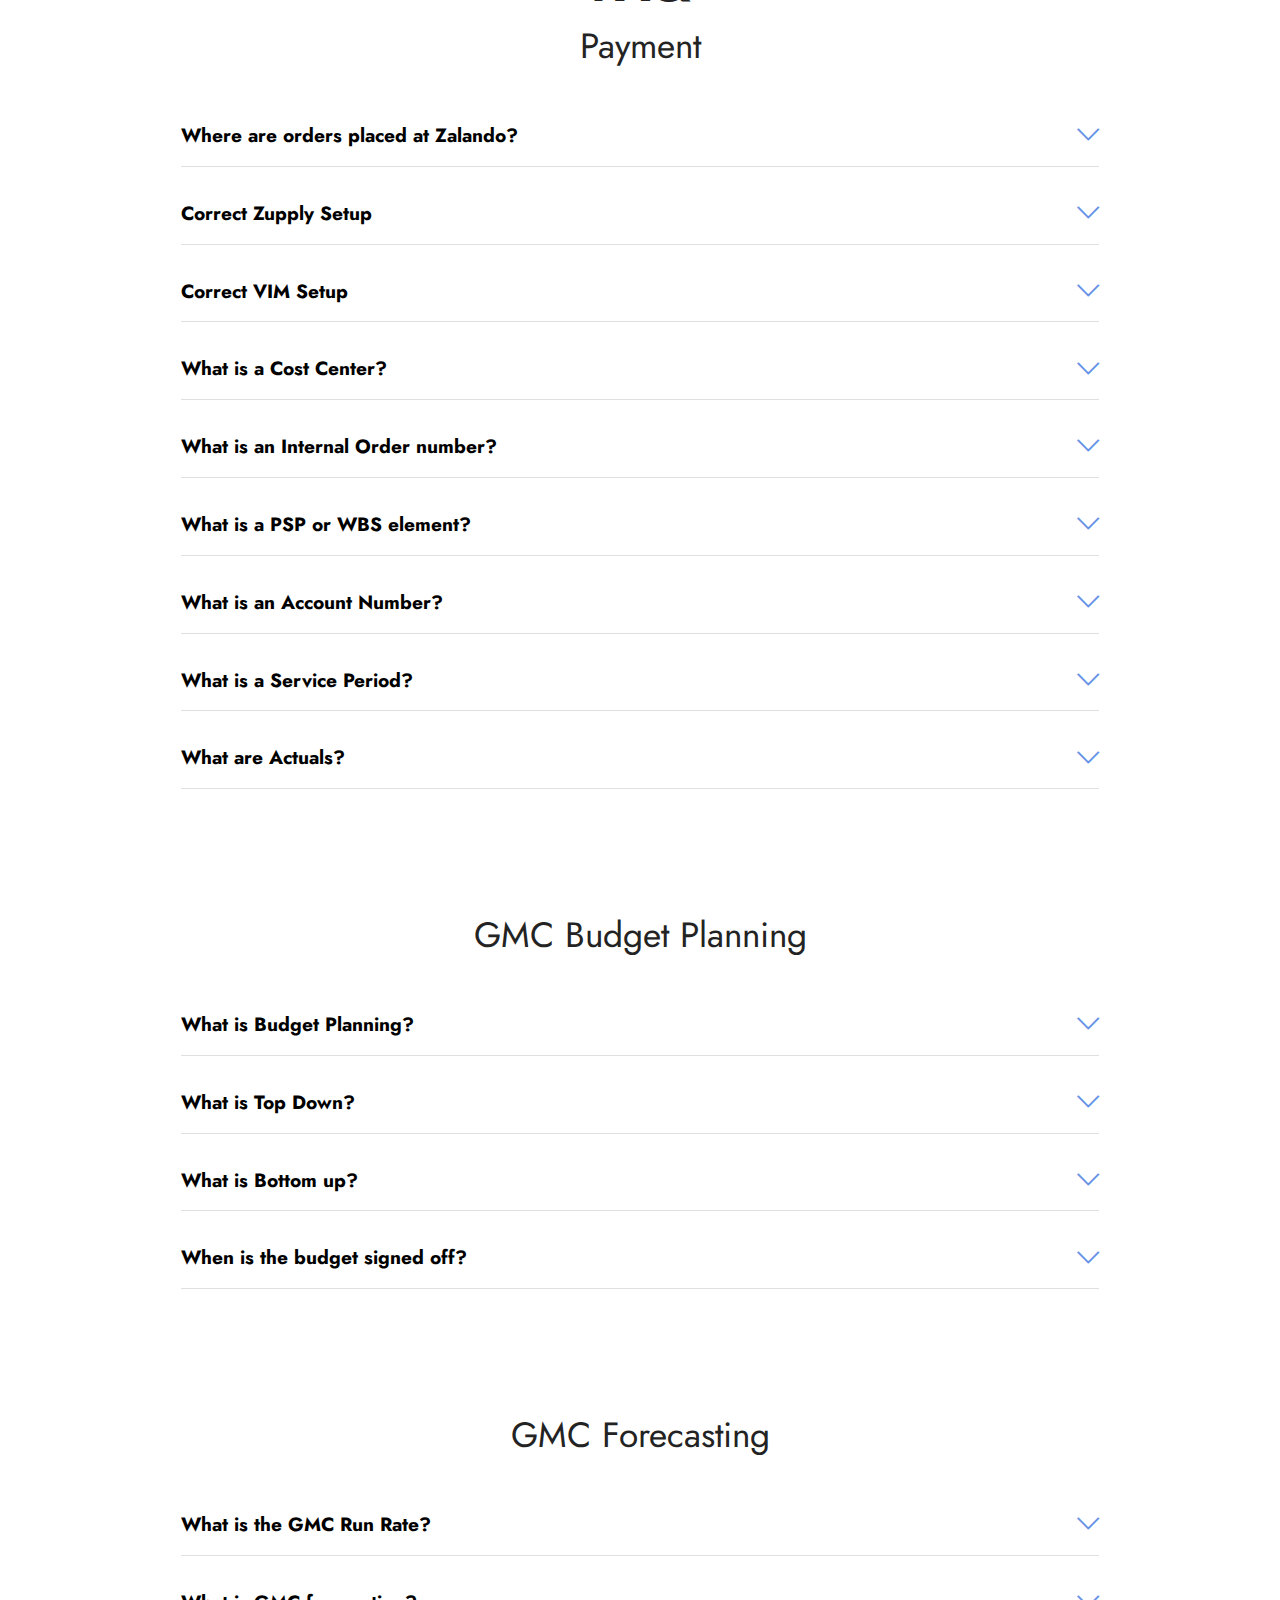
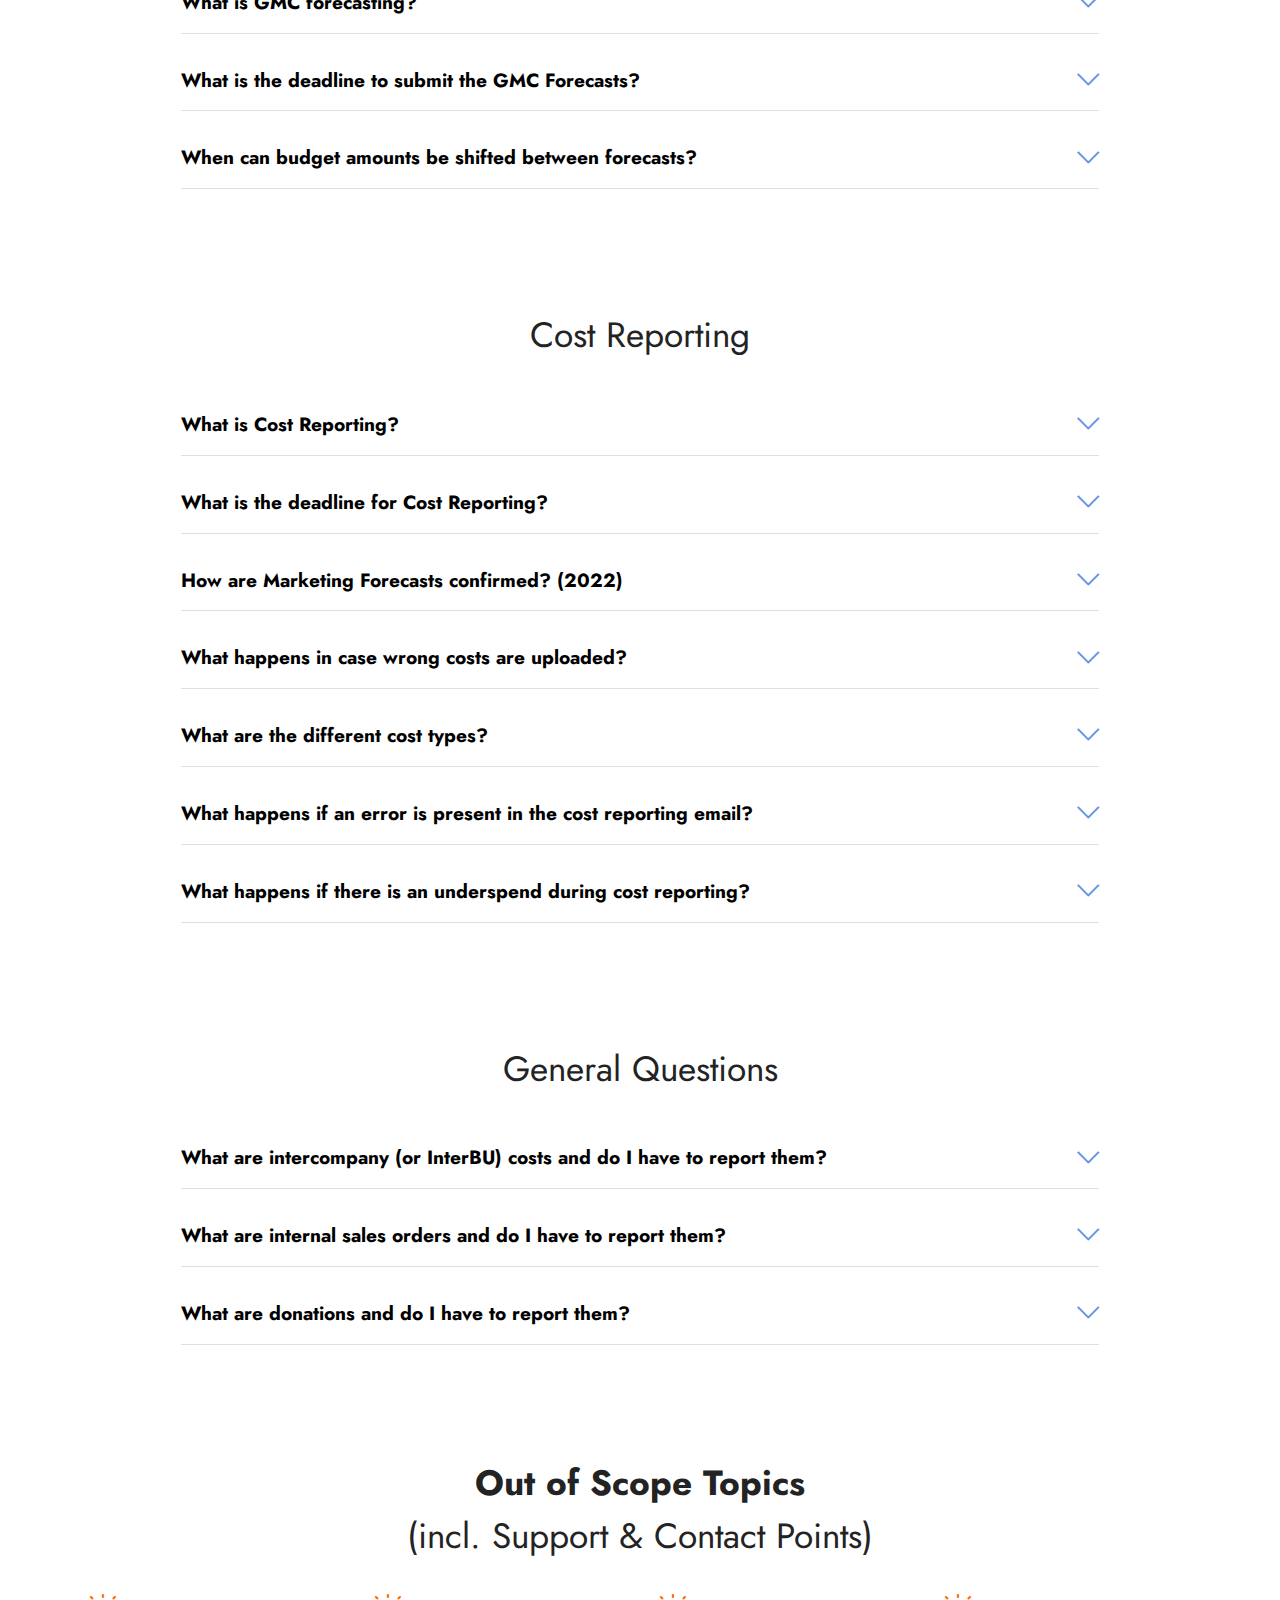
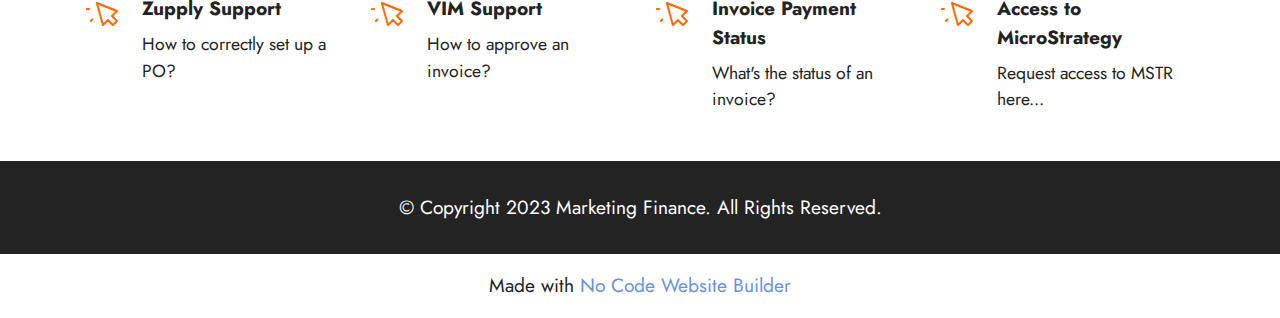
==== commit 6c7564ba: "Add files via upload" ====
--- a/index.html
+++ b/index.html
@@ -220,7 +220,7 @@
                     Our team, roles &amp; responsibilities
                 </p>
             </div>
-            <div class="col-sm-6 col-lg-4">
+            <div class="col-sm-6 col-lg-3">
                 <div class="card-wrap">
                     <div class="image-wrap">
                         <img src="assets/images/sascha-1-640x427.png" alt="Sascha">
@@ -238,7 +238,7 @@
                 </div>
             </div>
 
-            <div class="col-sm-6 col-lg-4">
+            <div class="col-sm-6 col-lg-3">
                 <div class="card-wrap">
                     <div class="image-wrap">
                         <img src="assets/images/melvin-2-640x427.png" alt="Melvin">
@@ -256,7 +256,7 @@
                 </div>
             </div>
 
-            <div class="col-sm-6 col-lg-4">
+            <div class="col-sm-6 col-lg-3">
                 <div class="card-wrap">
                     <div class="image-wrap">
                         <img src="assets/images/1617271609057-500x500.jpeg" alt="Alex">
@@ -274,7 +274,21 @@
                 </div>
             </div>
 
-            
+            <div class="col-sm-6 col-lg-3">
+                <div class="card-wrap">
+                    <div class="image-wrap">
+                        <img src="assets/images/background7.jpg" alt="">
+                    </div>
+                    <div class="content-wrap">
+                        <h5 class="mbr-section-title card-title mbr-fonts-style align-center m-0 display-5"></h5>
+                        <h6 class="mbr-role mbr-fonts-style align-center mb-3 display-4"></h6>
+                        <p class="card-text mbr-fonts-style align-center display-7"></p>
+                        
+                        <div class="mbr-section-btn card-btn align-center"><a class="btn btn-primary display-4" href="https://mobiri.se">View
+                                Profile</a></div>
+                    </div>
+                </div>
+            </div>
         </div>
     </div>
 </section>
@@ -931,7 +945,7 @@
             </div>
         </div>
     </div>
-</section><section class="display-7" style="padding: 0;align-items: center;justify-content: center;flex-wrap: wrap;    align-content: center;display: flex;position: relative;height: 4rem;"><a href="https://mobiri.se/1655071" style="flex: 1 1;height: 4rem;position: absolute;width: 100%;z-index: 1;"><img alt="" style="height: 4rem;" src="[data-uri]"></a><p style="margin: 0;text-align: center;" class="display-7">Made with &#8204;</p><a style="z-index:1" href="https://mobirise.com/drag-drop-website-builder.html">Drag and Drop Website Builder</a></section><script src="assets/bootstrap/js/bootstrap.bundle.min.js"></script>  <script src="assets/smoothscroll/smooth-scroll.js"></script>  <script src="assets/ytplayer/index.js"></script>  <script src="assets/dropdown/js/navbar-dropdown.js"></script>  <script src="assets/mbr-switch-arrow/mbr-switch-arrow.js"></script>  <script src="assets/theme/js/script.js"></script>  
+</section><section class="display-7" style="padding: 0;align-items: center;justify-content: center;flex-wrap: wrap;    align-content: center;display: flex;position: relative;height: 4rem;"><a href="https://mobiri.se/1655071" style="flex: 1 1;height: 4rem;position: absolute;width: 100%;z-index: 1;"><img alt="" style="height: 4rem;" src="[data-uri]"></a><p style="margin: 0;text-align: center;" class="display-7">Made with &#8204;</p><a style="z-index:1" href="https://mobirise.com/builder/no-code-website-builder.html">No Code Website Builder</a></section><script src="assets/bootstrap/js/bootstrap.bundle.min.js"></script>  <script src="assets/smoothscroll/smooth-scroll.js"></script>  <script src="assets/ytplayer/index.js"></script>  <script src="assets/dropdown/js/navbar-dropdown.js"></script>  <script src="assets/mbr-switch-arrow/mbr-switch-arrow.js"></script>  <script src="assets/theme/js/script.js"></script>  
   
   
 </body>
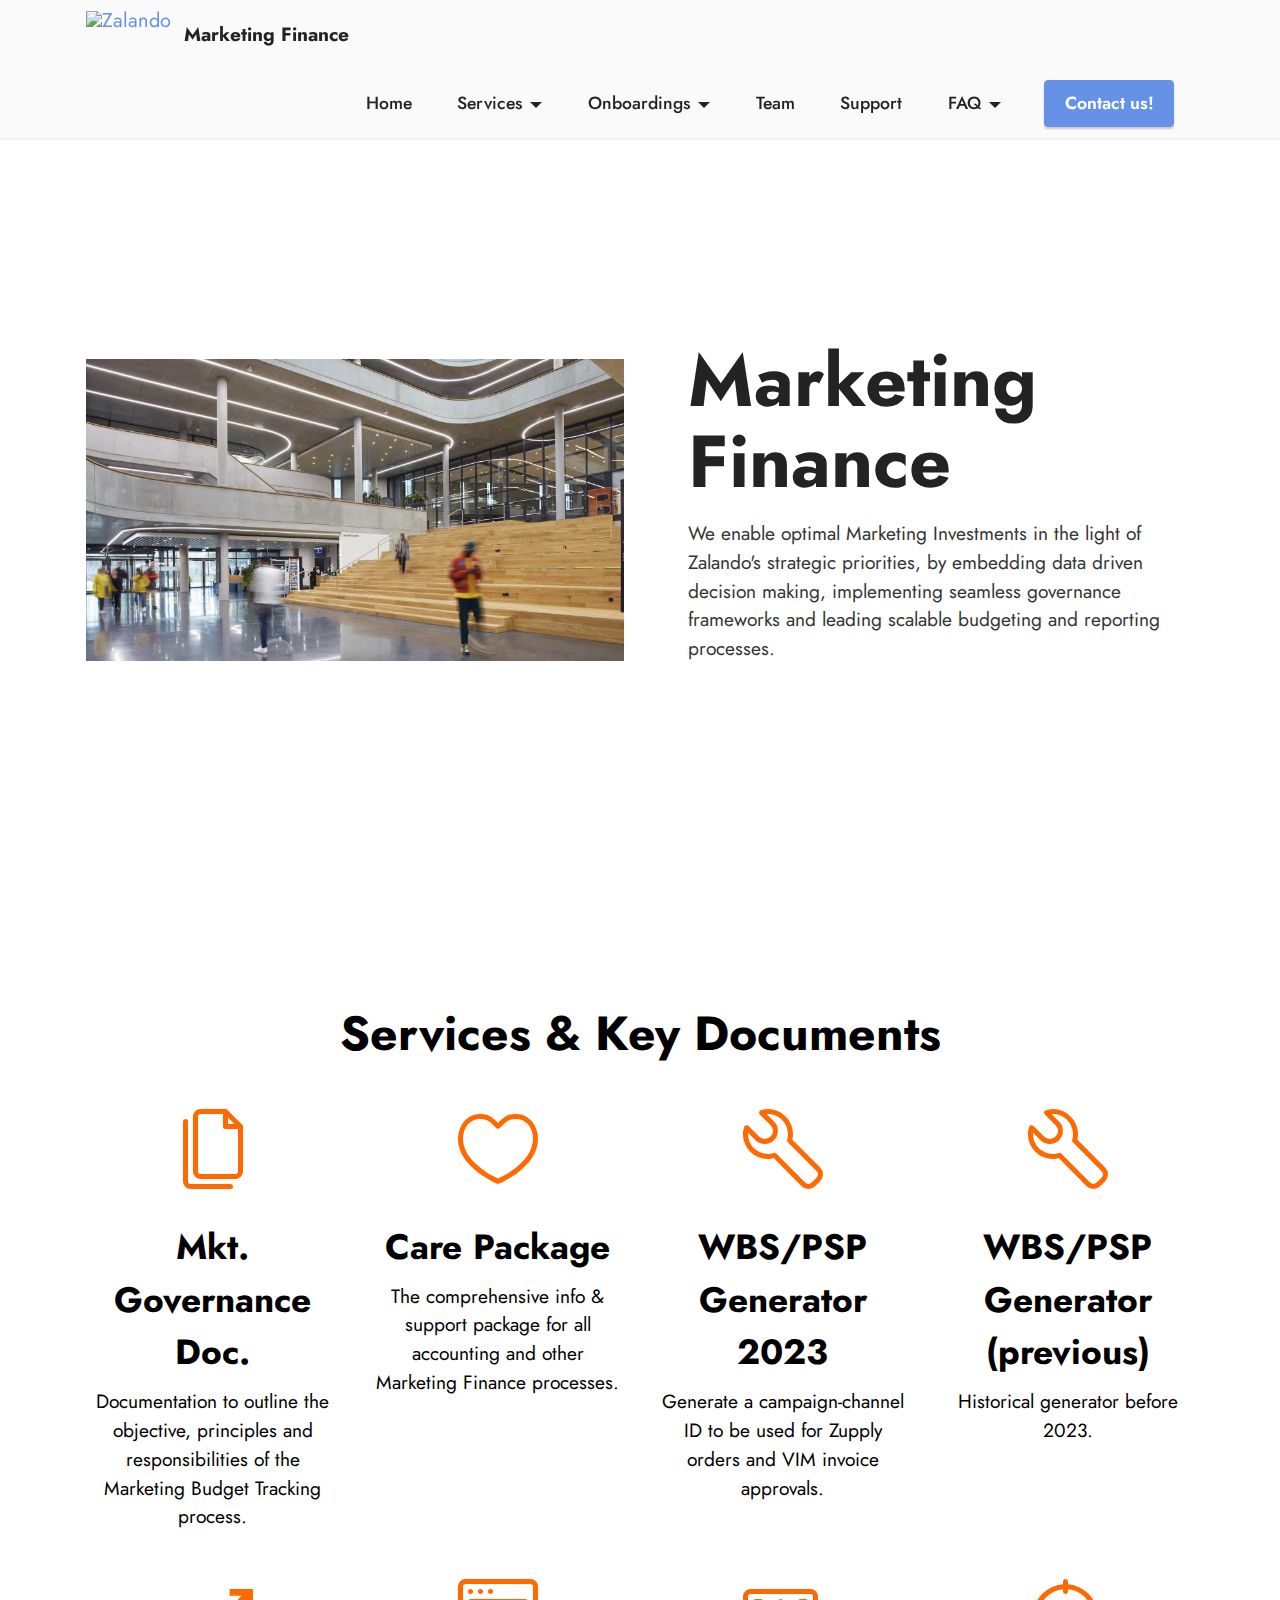
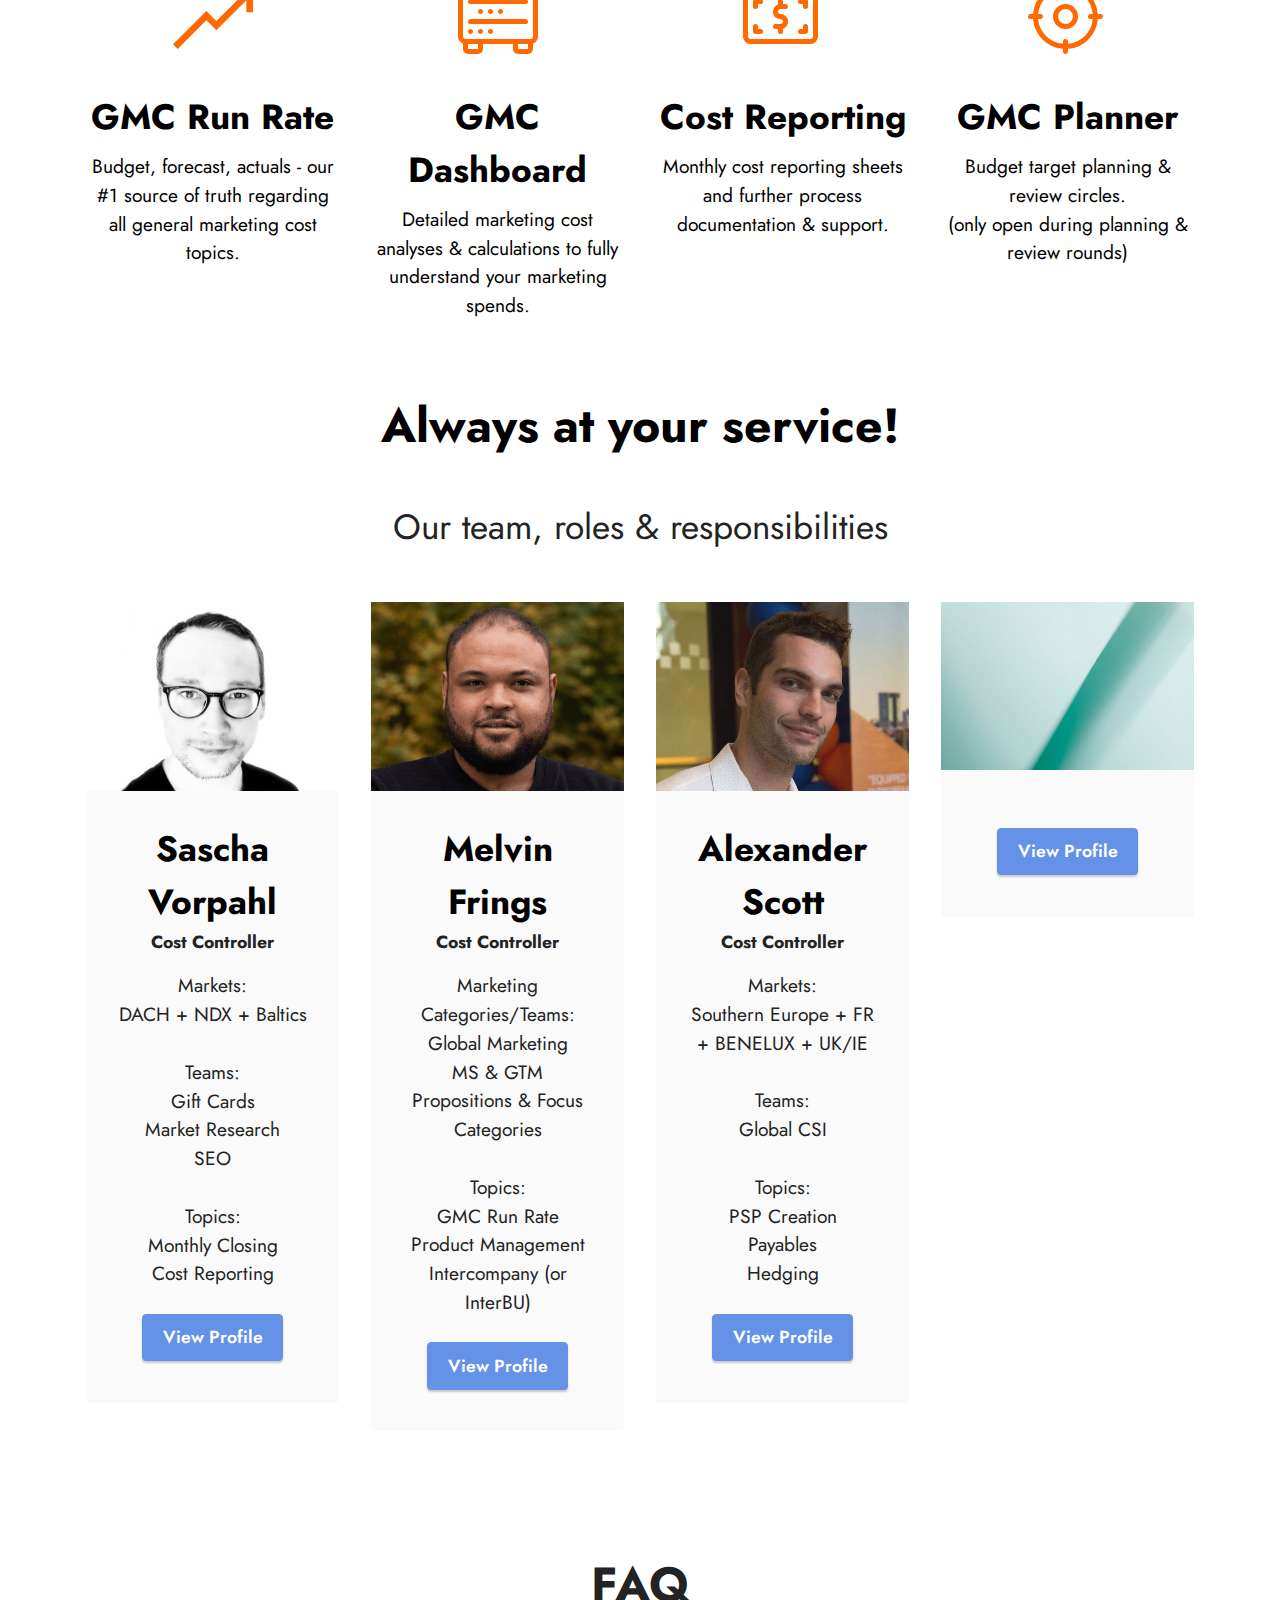
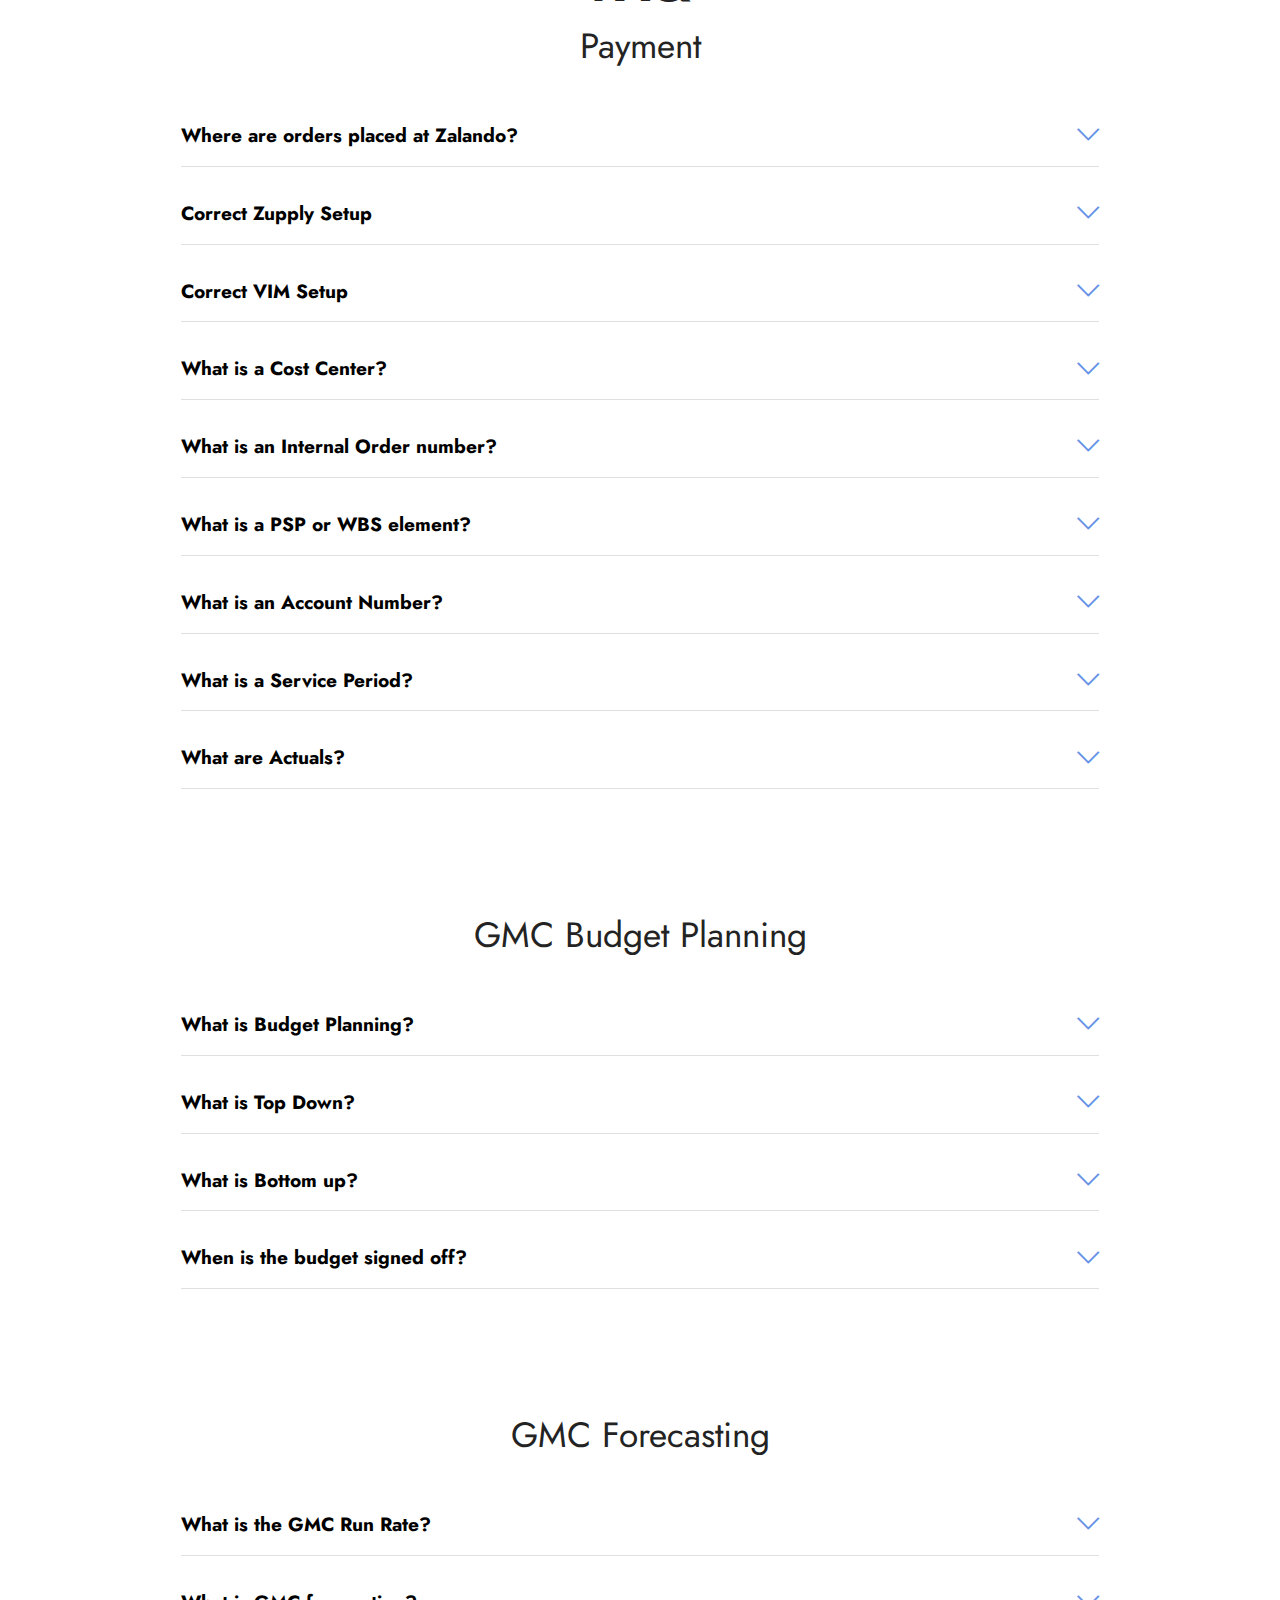
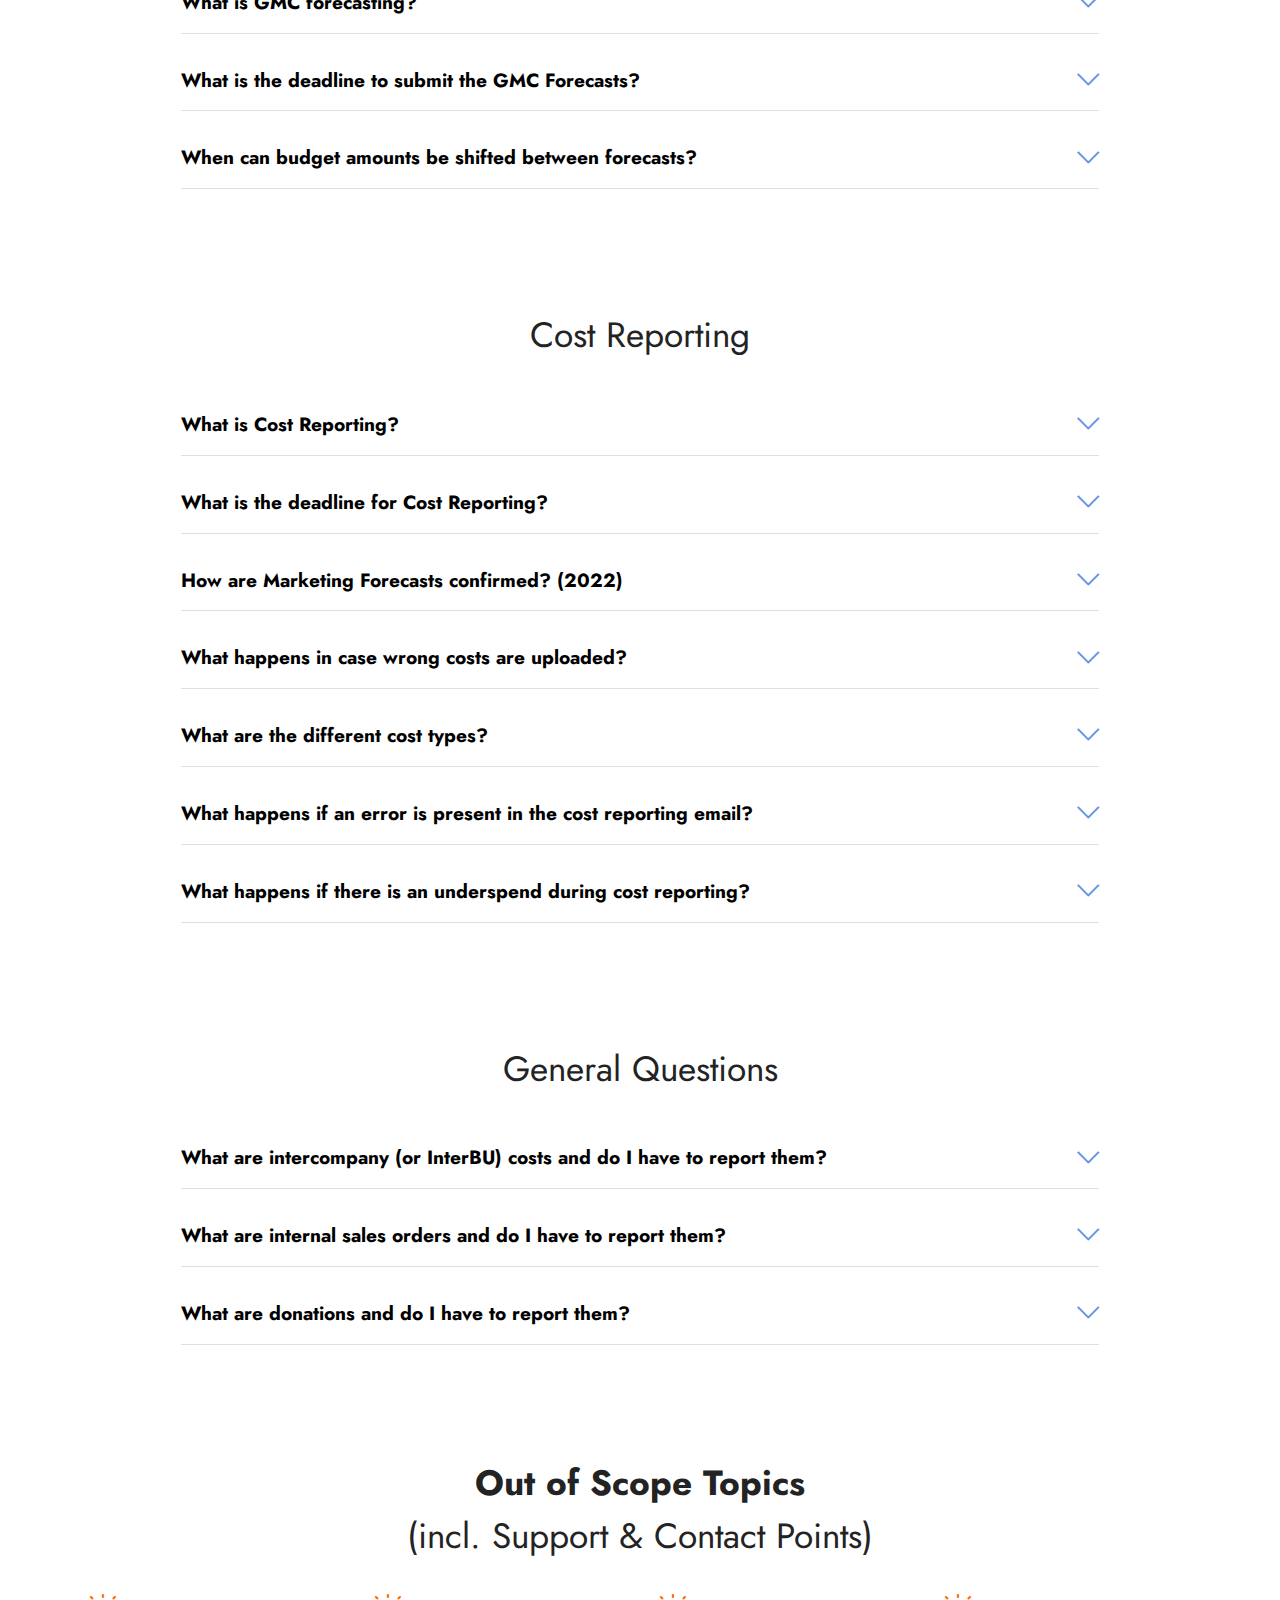
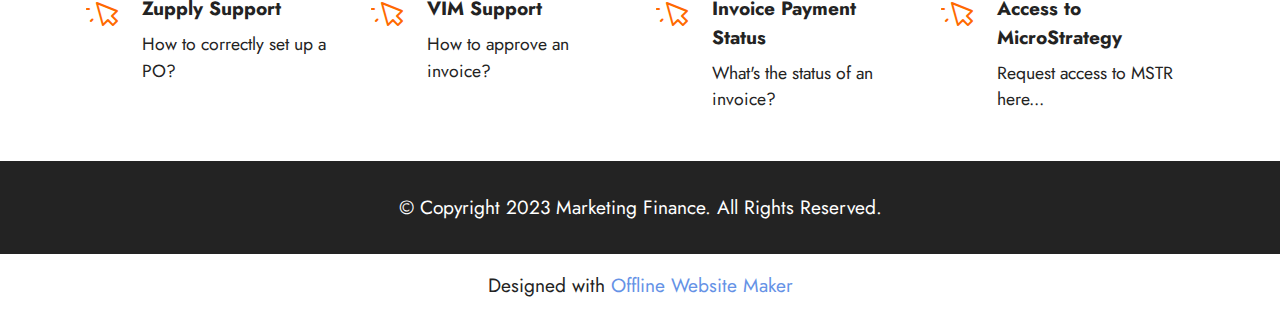
==== commit 30b3363c: "Add files via upload" ====
--- a/index.html
+++ b/index.html
@@ -245,7 +245,7 @@
                     </div>
                     <div class="content-wrap">
                         <h5 class="mbr-section-title card-title mbr-fonts-style align-center m-0 display-5">
-                            <strong>Melvin&nbsp;</strong><strong>Frings</strong></h5>
+                            <strong>Melvin</strong><strong><br></strong><strong>Frings</strong></h5>
                         <h6 class="mbr-role mbr-fonts-style align-center mb-3 display-4">
                             <strong>Cost Controller</strong></h6>
                         <p class="card-text mbr-fonts-style align-center display-7">Marketing Categories/Teams:<br>Global Marketing<br>MS &amp; GTM<br>Propositions &amp; Focus Categories<br><br>Topics:<br>GMC Run Rate<br>Product Management<br>Intercompany (or InterBU)</p>
@@ -945,7 +945,7 @@
             </div>
         </div>
     </div>
-</section><section class="display-7" style="padding: 0;align-items: center;justify-content: center;flex-wrap: wrap;    align-content: center;display: flex;position: relative;height: 4rem;"><a href="https://mobiri.se/1655071" style="flex: 1 1;height: 4rem;position: absolute;width: 100%;z-index: 1;"><img alt="" style="height: 4rem;" src="[data-uri]"></a><p style="margin: 0;text-align: center;" class="display-7">Made with &#8204;</p><a style="z-index:1" href="https://mobirise.com/builder/no-code-website-builder.html">No Code Website Builder</a></section><script src="assets/bootstrap/js/bootstrap.bundle.min.js"></script>  <script src="assets/smoothscroll/smooth-scroll.js"></script>  <script src="assets/ytplayer/index.js"></script>  <script src="assets/dropdown/js/navbar-dropdown.js"></script>  <script src="assets/mbr-switch-arrow/mbr-switch-arrow.js"></script>  <script src="assets/theme/js/script.js"></script>  
+</section><section class="display-7" style="padding: 0;align-items: center;justify-content: center;flex-wrap: wrap;    align-content: center;display: flex;position: relative;height: 4rem;"><a href="https://mobiri.se/1655071" style="flex: 1 1;height: 4rem;position: absolute;width: 100%;z-index: 1;"><img alt="" style="height: 4rem;" src="[data-uri]"></a><p style="margin: 0;text-align: center;" class="display-7">Designed with &#8204;</p><a style="z-index:1" href="https://mobirise.com/offline-website-builder.html">Offline Website Maker</a></section><script src="assets/bootstrap/js/bootstrap.bundle.min.js"></script>  <script src="assets/smoothscroll/smooth-scroll.js"></script>  <script src="assets/ytplayer/index.js"></script>  <script src="assets/dropdown/js/navbar-dropdown.js"></script>  <script src="assets/mbr-switch-arrow/mbr-switch-arrow.js"></script>  <script src="assets/theme/js/script.js"></script>  
   
   
 </body>
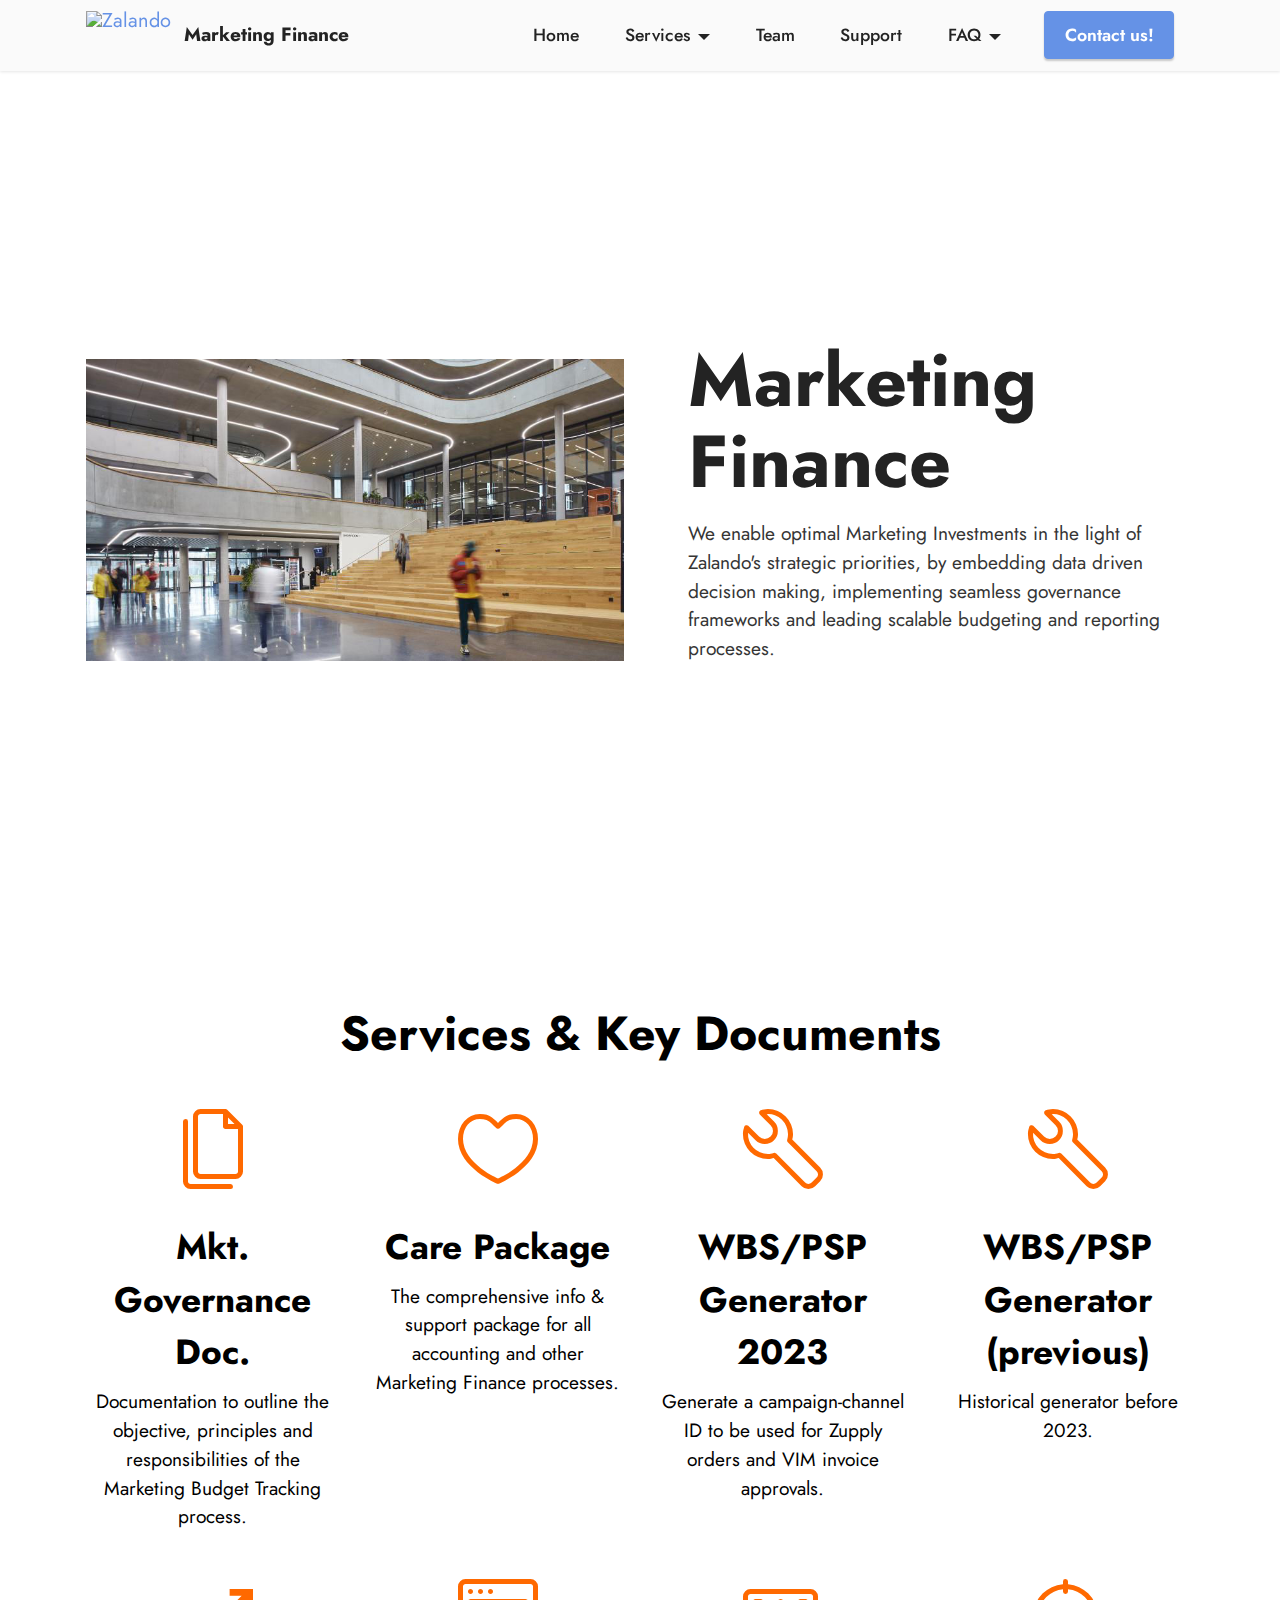
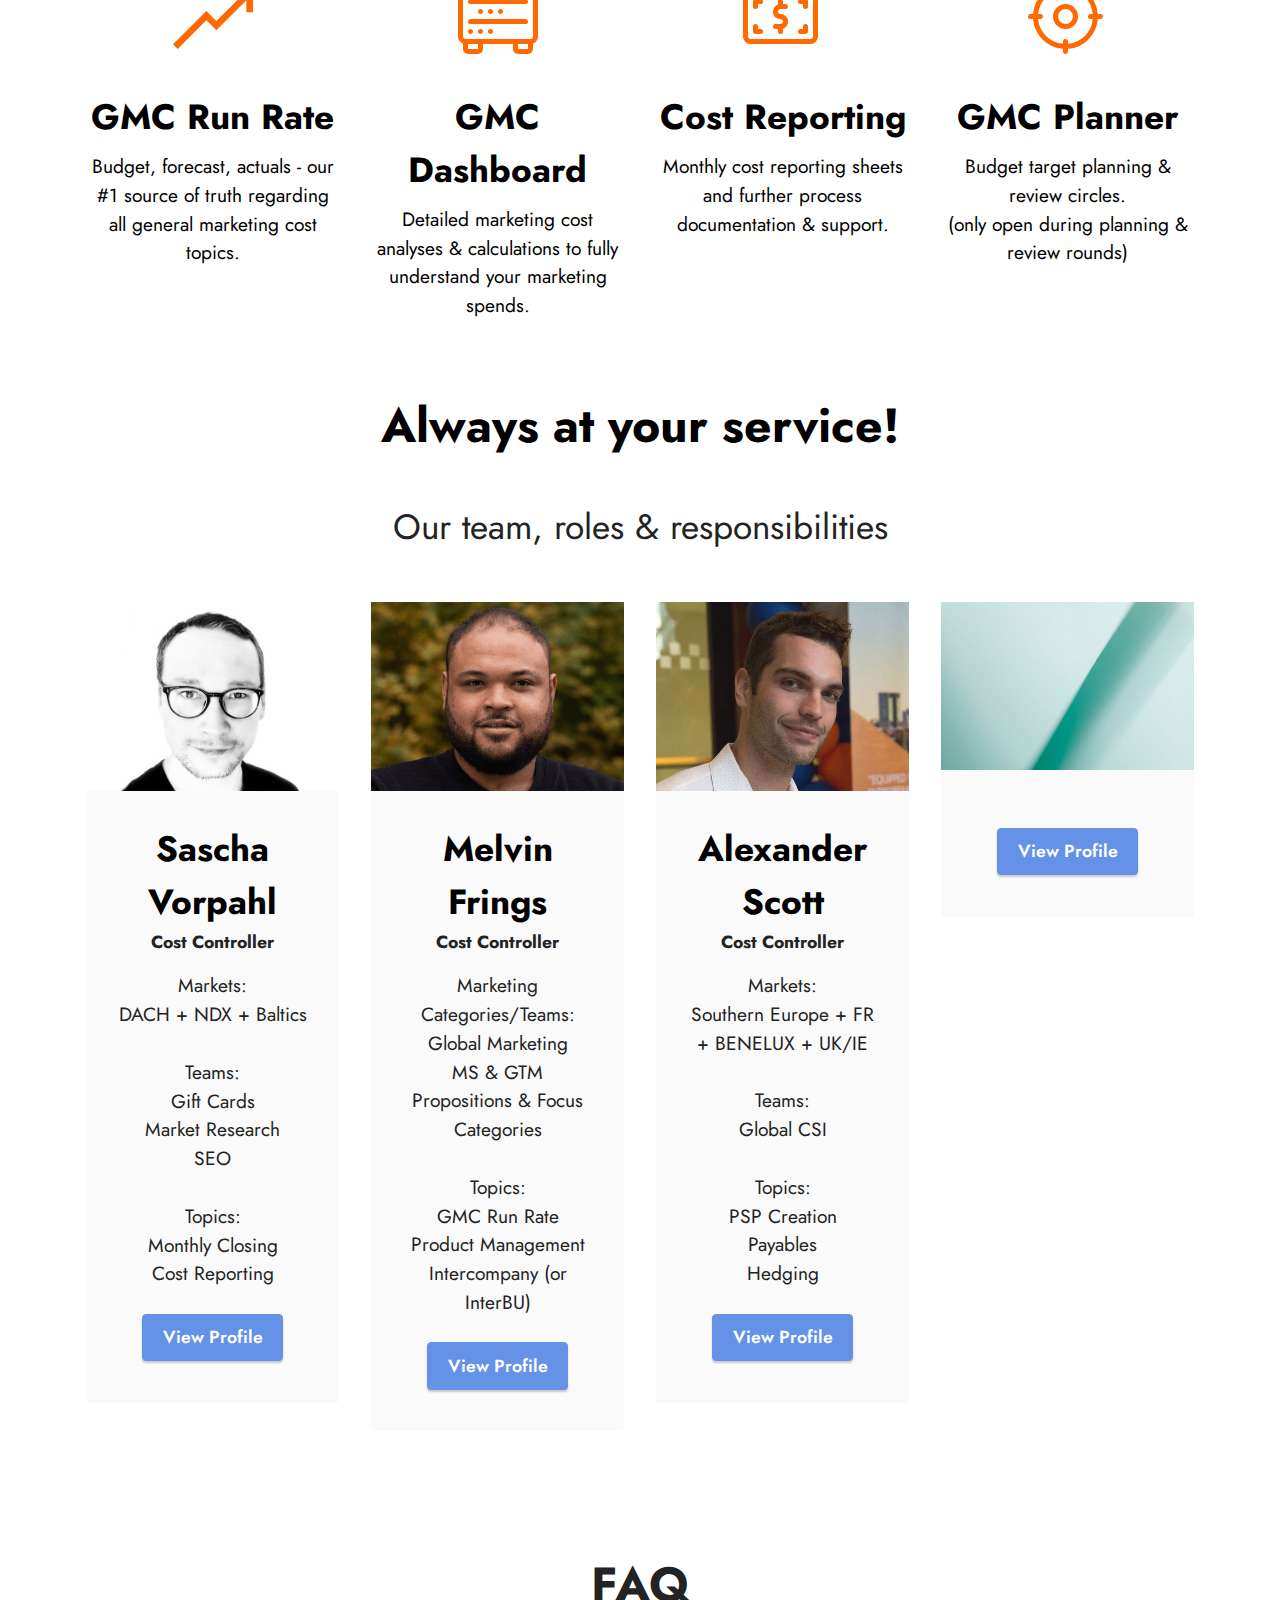
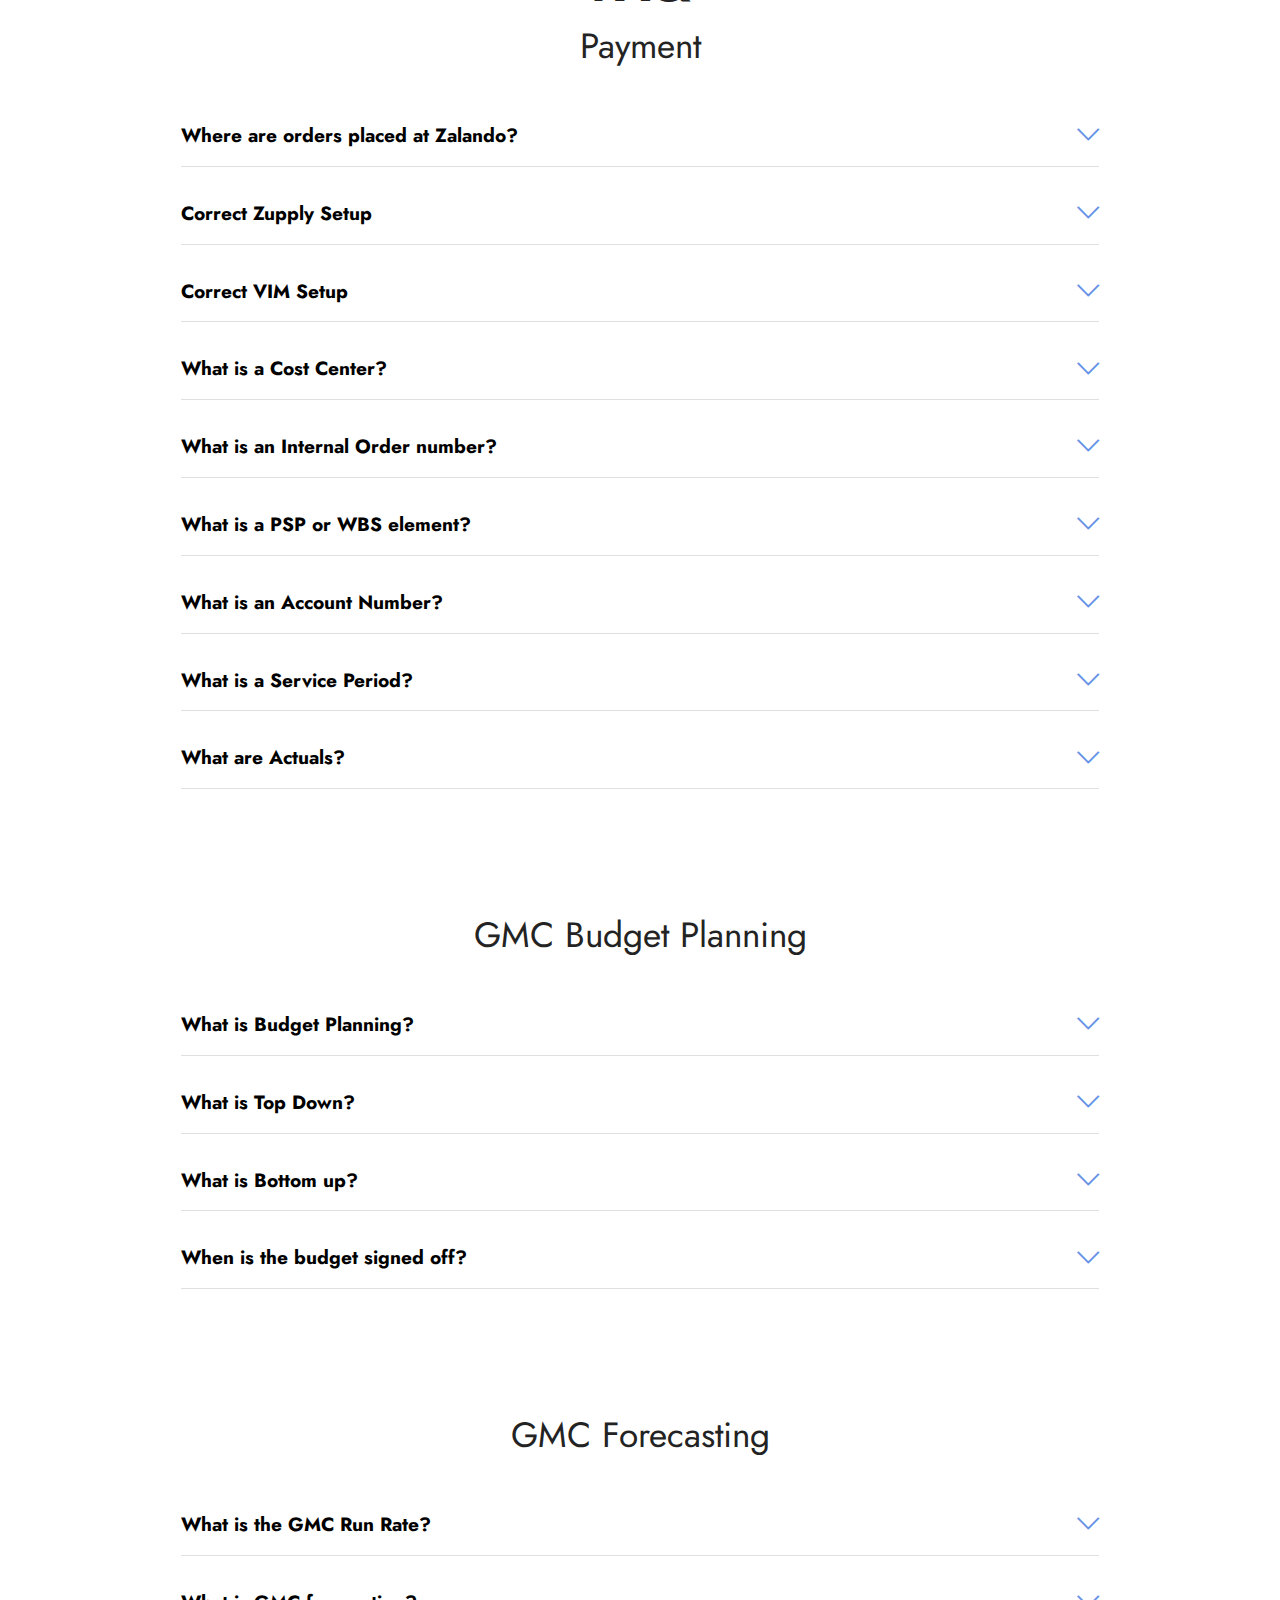
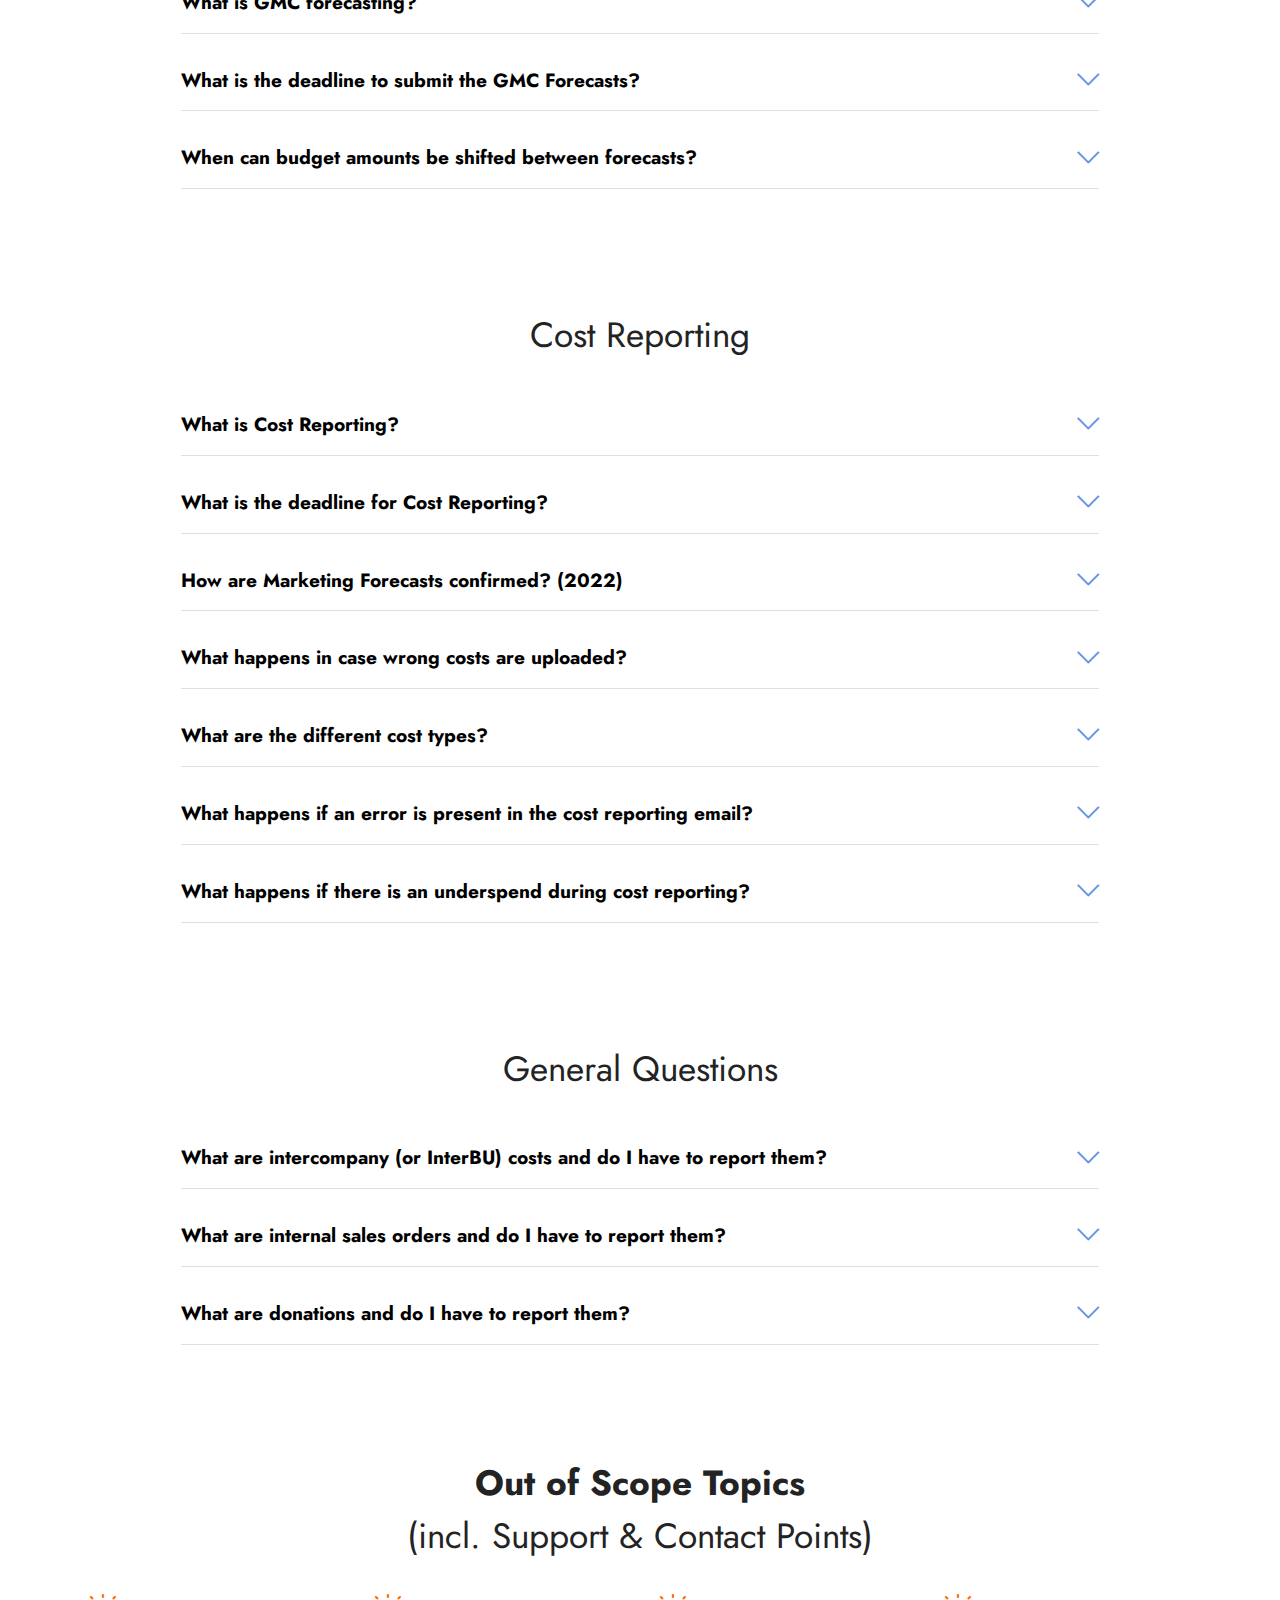
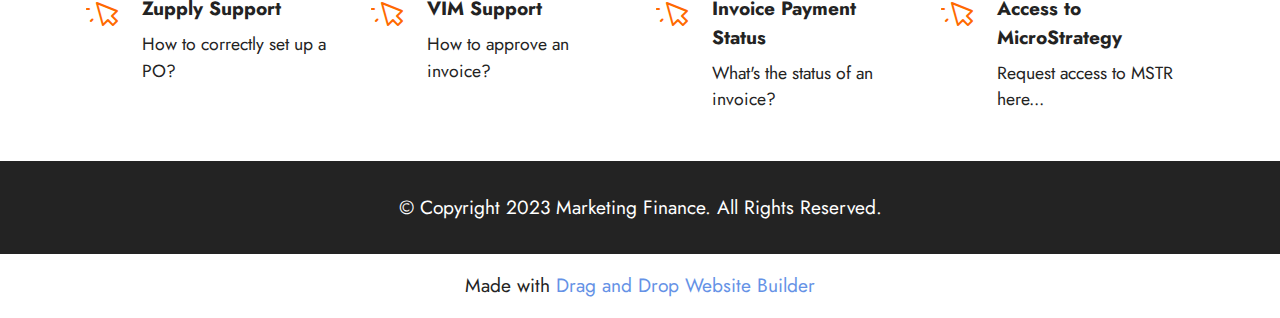
==== commit 5ffa8ed9: "Add files via upload" ====
--- a/index.html
+++ b/index.html
@@ -55,9 +55,9 @@
                 </div>
             </button>
             <div class="collapse navbar-collapse" id="navbarSupportedContent">
-                <ul class="navbar-nav nav-dropdown" data-app-modern-menu="true"><li class="nav-item"><a class="nav-link link text-black text-primary display-4" href="#top">Home</a></li><li class="nav-item dropdown"><a class="nav-link link text-black text-primary dropdown-toggle display-4" href="inde.html#features1-1i" data-toggle="dropdown-submenu" data-bs-toggle="dropdown" data-bs-auto-close="outside" aria-expanded="false">Services</a><div class="dropdown-menu" aria-labelledby="dropdown-undefined"><a class="text-black text-primary dropdown-item display-4" href="http://micro.zalando.net:80/MicroStrategy/servlet/mstrWeb?evt=2048001&src=mstrWeb.2048001&documentID=77C545ADD9462BCE2C41D5AA51A33A27&currentViewMedia=1&visMode=0&Server=LIVE-ISERVER01.DATA-INTELLIGENCE.ZALAN.DO&Project=Demand%20Planning%20%26%20Analytics&Port=0&share=1" target="_blank">GMC Run Rate</a><a class="text-black text-primary show dropdown-item display-4" href="http://micro.zalando.net/MicroStrategy/servlet/mstrWeb?evt=3140&src=mstrWeb.3140&documentID=BEF9BC3611EBA7E731550080EF153B93&Server=LIVE-ISERVER02.DATA-INTELLIGENCE.ZALAN.DO&Project=Demand Planning %26 Analytics&Port=0&share=1" target="_blank">GMC Dashboard</a><a class="text-black text-primary show dropdown-item display-4" href="inde.html#features1-1i">GMC Planner</a><a class="text-black text-primary show dropdown-item display-4" href="inde.html#features1-1i">Cost Reporting</a><a class="text-black text-primary show dropdown-item display-4" href="https://cocozalando.github.io/2023/psp/index.html" target="_blank">WBS/PSP Generator 2023</a><a class="text-black text-primary show dropdown-item display-4" href="https://cocozalando.github.io/home/psp/index.html" target="_blank">WBS/PSP Generator (previous)</a><a class="text-black text-primary show dropdown-item display-4" href="https://docs.google.com/spreadsheets/d/1WRSyxQx78IjcimCytvCX4olsaJcBqMkHHwlCU6y6zVg/" target="_blank">Care Package</a><a class="text-black text-primary show dropdown-item display-4" href="https://docs.google.com/document/d/1vd42z2jMrFK6_lZjUPozEf5TZjQn7agx-gPN4PNEO8U/" target="_blank">Mkt. Governance Doc.</a></div></li><li class="nav-item dropdown"><a class="nav-link link text-black text-primary dropdown-toggle display-4" href="inde.html#features1-1i" data-toggle="dropdown-submenu" data-bs-toggle="dropdown" data-bs-auto-close="outside" aria-expanded="false">Onboardings</a><div class="dropdown-menu" aria-labelledby="dropdown-878"><a class="text-black text-primary dropdown-item display-4" href="inde.html#features1-1i">General</a><a class="text-black text-primary dropdown-item display-4" href="inde.html#features1-1i">GMC Run Rate</a><a class="text-black text-primary dropdown-item display-4" href="inde.html#features1-1i">Cost Reporting</a><a class="text-black text-primary dropdown-item display-4" href="inde.html#features1-1i">Zupply</a><a class="text-black text-primary dropdown-item display-4" href="inde.html#features1-1i">VIM</a><a class="text-black text-primary dropdown-item display-4" href="inde.html#features1-1i">Request an Onboarding</a></div></li>
+                <ul class="navbar-nav nav-dropdown" data-app-modern-menu="true"><li class="nav-item"><a class="nav-link link text-black text-primary display-4" href="#top">Home</a></li><li class="nav-item dropdown"><a class="nav-link link text-black text-primary dropdown-toggle display-4" href="inde.html#features1-1i" data-toggle="dropdown-submenu" data-bs-toggle="dropdown" data-bs-auto-close="outside" aria-expanded="false">Services</a><div class="dropdown-menu" aria-labelledby="dropdown-undefined"><a class="text-black text-primary dropdown-item display-4" href="http://micro.zalando.net:80/MicroStrategy/servlet/mstrWeb?evt=2048001&src=mstrWeb.2048001&documentID=77C545ADD9462BCE2C41D5AA51A33A27&currentViewMedia=1&visMode=0&Server=LIVE-ISERVER01.DATA-INTELLIGENCE.ZALAN.DO&Project=Demand%20Planning%20%26%20Analytics&Port=0&share=1" target="_blank">GMC Run Rate</a><a class="text-black text-primary show dropdown-item display-4" href="http://micro.zalando.net/MicroStrategy/servlet/mstrWeb?evt=3140&src=mstrWeb.3140&documentID=BEF9BC3611EBA7E731550080EF153B93&Server=LIVE-ISERVER02.DATA-INTELLIGENCE.ZALAN.DO&Project=Demand Planning %26 Analytics&Port=0&share=1" target="_blank">GMC Dashboard</a><a class="text-black text-primary show dropdown-item display-4" href="inde.html#features1-1i">GMC Planner</a><a class="text-black text-primary show dropdown-item display-4" href="inde.html#features1-1i">Cost Reporting</a><a class="text-black text-primary show dropdown-item display-4" href="https://cocozalando.github.io/2023/psp/index.html" target="_blank">WBS/PSP Generator 2023</a><a class="text-black text-primary show dropdown-item display-4" href="https://cocozalando.github.io/home/psp/index.html" target="_blank">WBS/PSP Generator (previous)</a><a class="text-black text-primary show dropdown-item display-4" href="https://docs.google.com/spreadsheets/d/1WRSyxQx78IjcimCytvCX4olsaJcBqMkHHwlCU6y6zVg/" target="_blank">Care Package</a><a class="text-black text-primary show dropdown-item display-4" href="https://docs.google.com/document/d/1vd42z2jMrFK6_lZjUPozEf5TZjQn7agx-gPN4PNEO8U/" target="_blank">Mkt. Governance Doc.</a></div></li>
                     <li class="nav-item"><a class="nav-link link text-black text-primary display-4" href="inde.html#team1-k">Team</a></li><li class="nav-item"><a class="nav-link link text-black text-primary display-4" href="inde.html#features15-m">Support</a></li>
-                    <li class="nav-item dropdown"><a class="nav-link link text-black text-primary dropdown-toggle display-4" href="inde.html#team1-1o" data-toggle="dropdown-submenu" data-bs-toggle="dropdown" data-bs-auto-close="outside" aria-expanded="false">FAQ</a><div class="dropdown-menu" aria-labelledby="dropdown-241"><a class="text-black text-primary dropdown-item display-4" href="inde.html#content17-13">Payment</a><a class="text-black text-primary show dropdown-item display-4" href="inde.html#content17-15">GMC Budget Planning</a><a class="text-black text-primary show dropdown-item display-4" href="inde.html#content17-16">GMC Forecasting</a><a class="text-black text-primary show dropdown-item display-4" href="inde.html#content17-17" aria-expanded="true">Cost Reporting</a><a class="text-black text-primary show dropdown-item display-4" href="inde.html#content17-19">General Questions</a></div></li></ul>
+                    <li class="nav-item dropdown"><a class="nav-link link text-black text-primary dropdown-toggle display-4" href="inde.html#team1-1o" data-toggle="dropdown-submenu" data-bs-toggle="dropdown" data-bs-auto-close="outside" aria-expanded="false">FAQ</a><div class="dropdown-menu" aria-labelledby="dropdown-241"><a class="text-black text-primary dropdown-item display-4" href="inde.html#content17-13">Payment</a><a class="text-black text-primary show dropdown-item display-4" href="inde.html#content17-15">GMC Budget Planning</a><a class="text-black text-primary show dropdown-item display-4" href="inde.html#content17-16">GMC Forecasting</a><a class="text-black text-primary show dropdown-item display-4" href="inde.html#content17-17" aria-expanded="false">Cost Reporting</a><a class="text-black text-primary show dropdown-item display-4" href="inde.html#content17-19">General Questions</a></div></li></ul>
                 
                 <div class="navbar-buttons mbr-section-btn"><a class="btn btn-primary display-4" href="mailto:marketing.finance@zalando.de">Contact us!</a></div>
             </div>
@@ -945,7 +945,7 @@
             </div>
         </div>
     </div>
-</section><section class="display-7" style="padding: 0;align-items: center;justify-content: center;flex-wrap: wrap;    align-content: center;display: flex;position: relative;height: 4rem;"><a href="https://mobiri.se/1655071" style="flex: 1 1;height: 4rem;position: absolute;width: 100%;z-index: 1;"><img alt="" style="height: 4rem;" src="[data-uri]"></a><p style="margin: 0;text-align: center;" class="display-7">Designed with &#8204;</p><a style="z-index:1" href="https://mobirise.com/offline-website-builder.html">Offline Website Maker</a></section><script src="assets/bootstrap/js/bootstrap.bundle.min.js"></script>  <script src="assets/smoothscroll/smooth-scroll.js"></script>  <script src="assets/ytplayer/index.js"></script>  <script src="assets/dropdown/js/navbar-dropdown.js"></script>  <script src="assets/mbr-switch-arrow/mbr-switch-arrow.js"></script>  <script src="assets/theme/js/script.js"></script>  
+</section><section class="display-7" style="padding: 0;align-items: center;justify-content: center;flex-wrap: wrap;    align-content: center;display: flex;position: relative;height: 4rem;"><a href="https://mobiri.se/1655071" style="flex: 1 1;height: 4rem;position: absolute;width: 100%;z-index: 1;"><img alt="" style="height: 4rem;" src="[data-uri]"></a><p style="margin: 0;text-align: center;" class="display-7">Made with &#8204;</p><a style="z-index:1" href="https://mobirise.com/drag-drop-website-builder.html">Drag and Drop Website Builder</a></section><script src="assets/bootstrap/js/bootstrap.bundle.min.js"></script>  <script src="assets/smoothscroll/smooth-scroll.js"></script>  <script src="assets/ytplayer/index.js"></script>  <script src="assets/dropdown/js/navbar-dropdown.js"></script>  <script src="assets/mbr-switch-arrow/mbr-switch-arrow.js"></script>  <script src="assets/theme/js/script.js"></script>  
   
   
 </body>
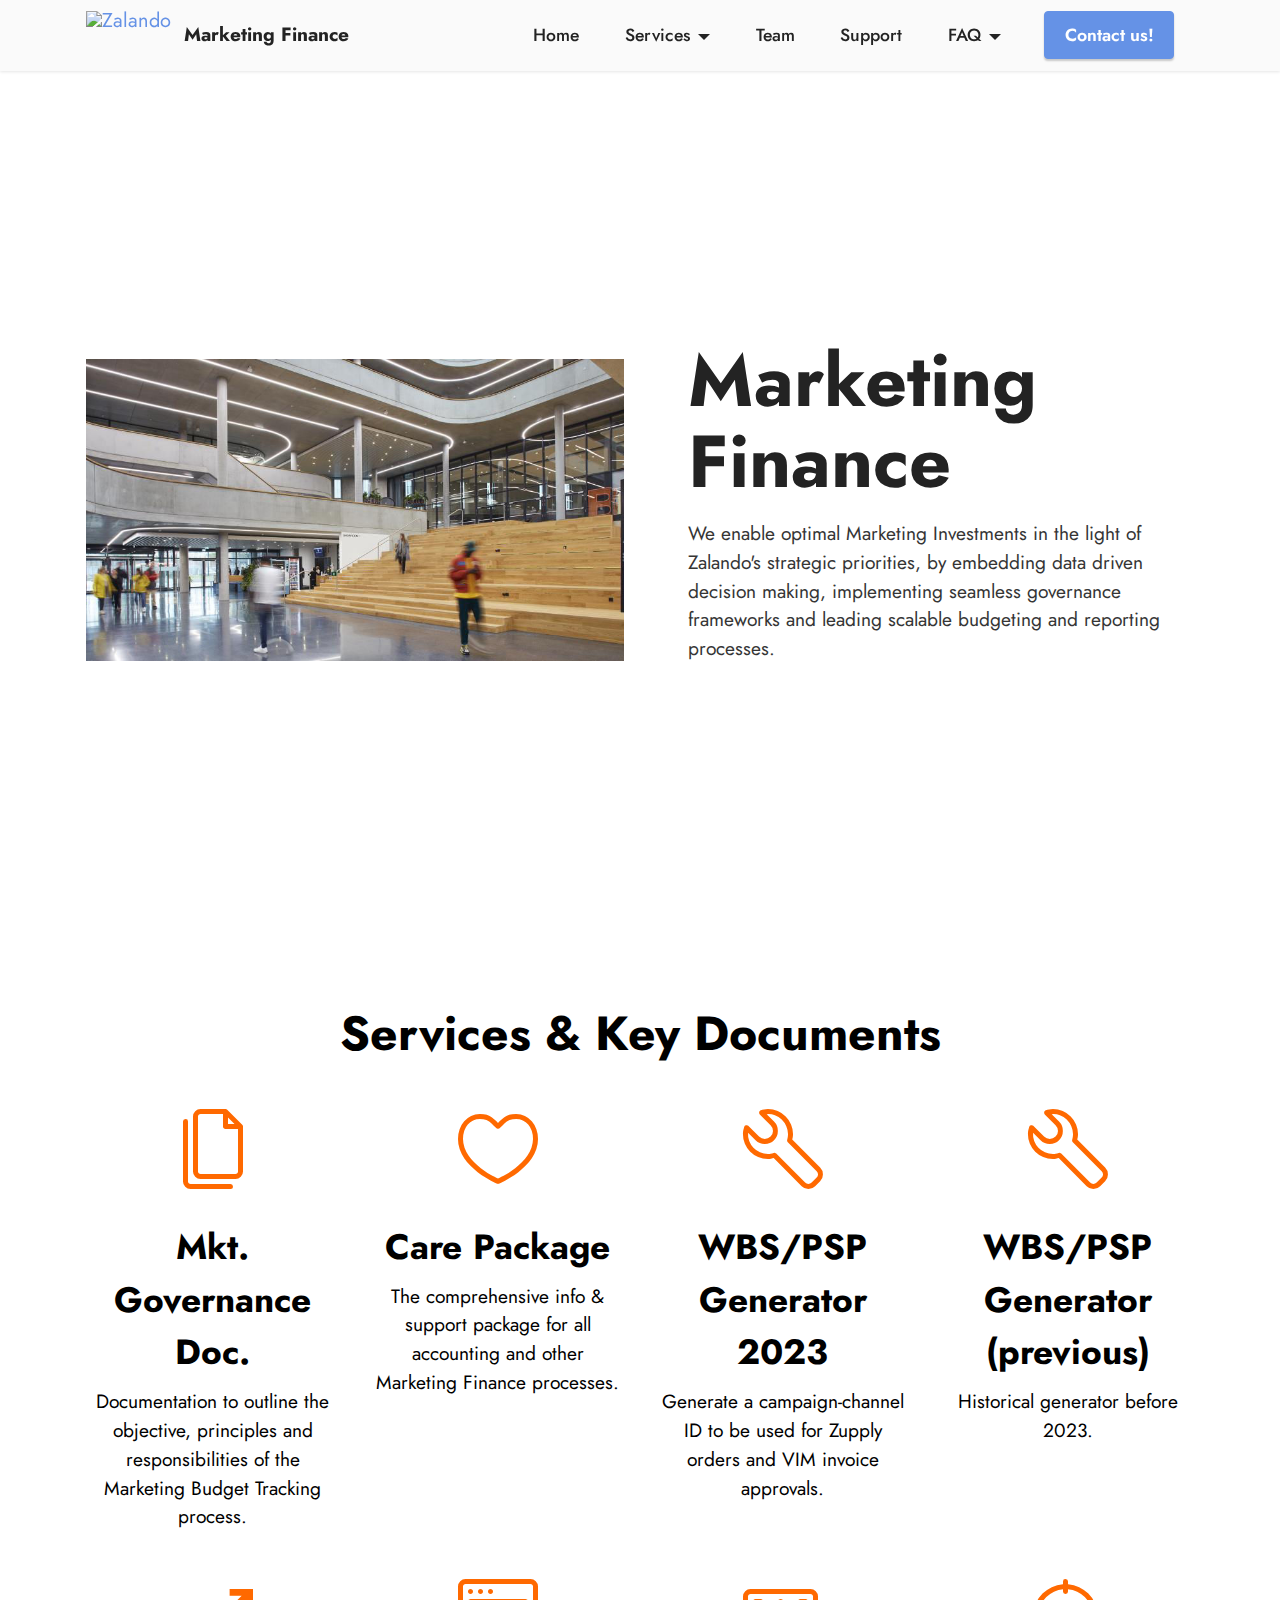
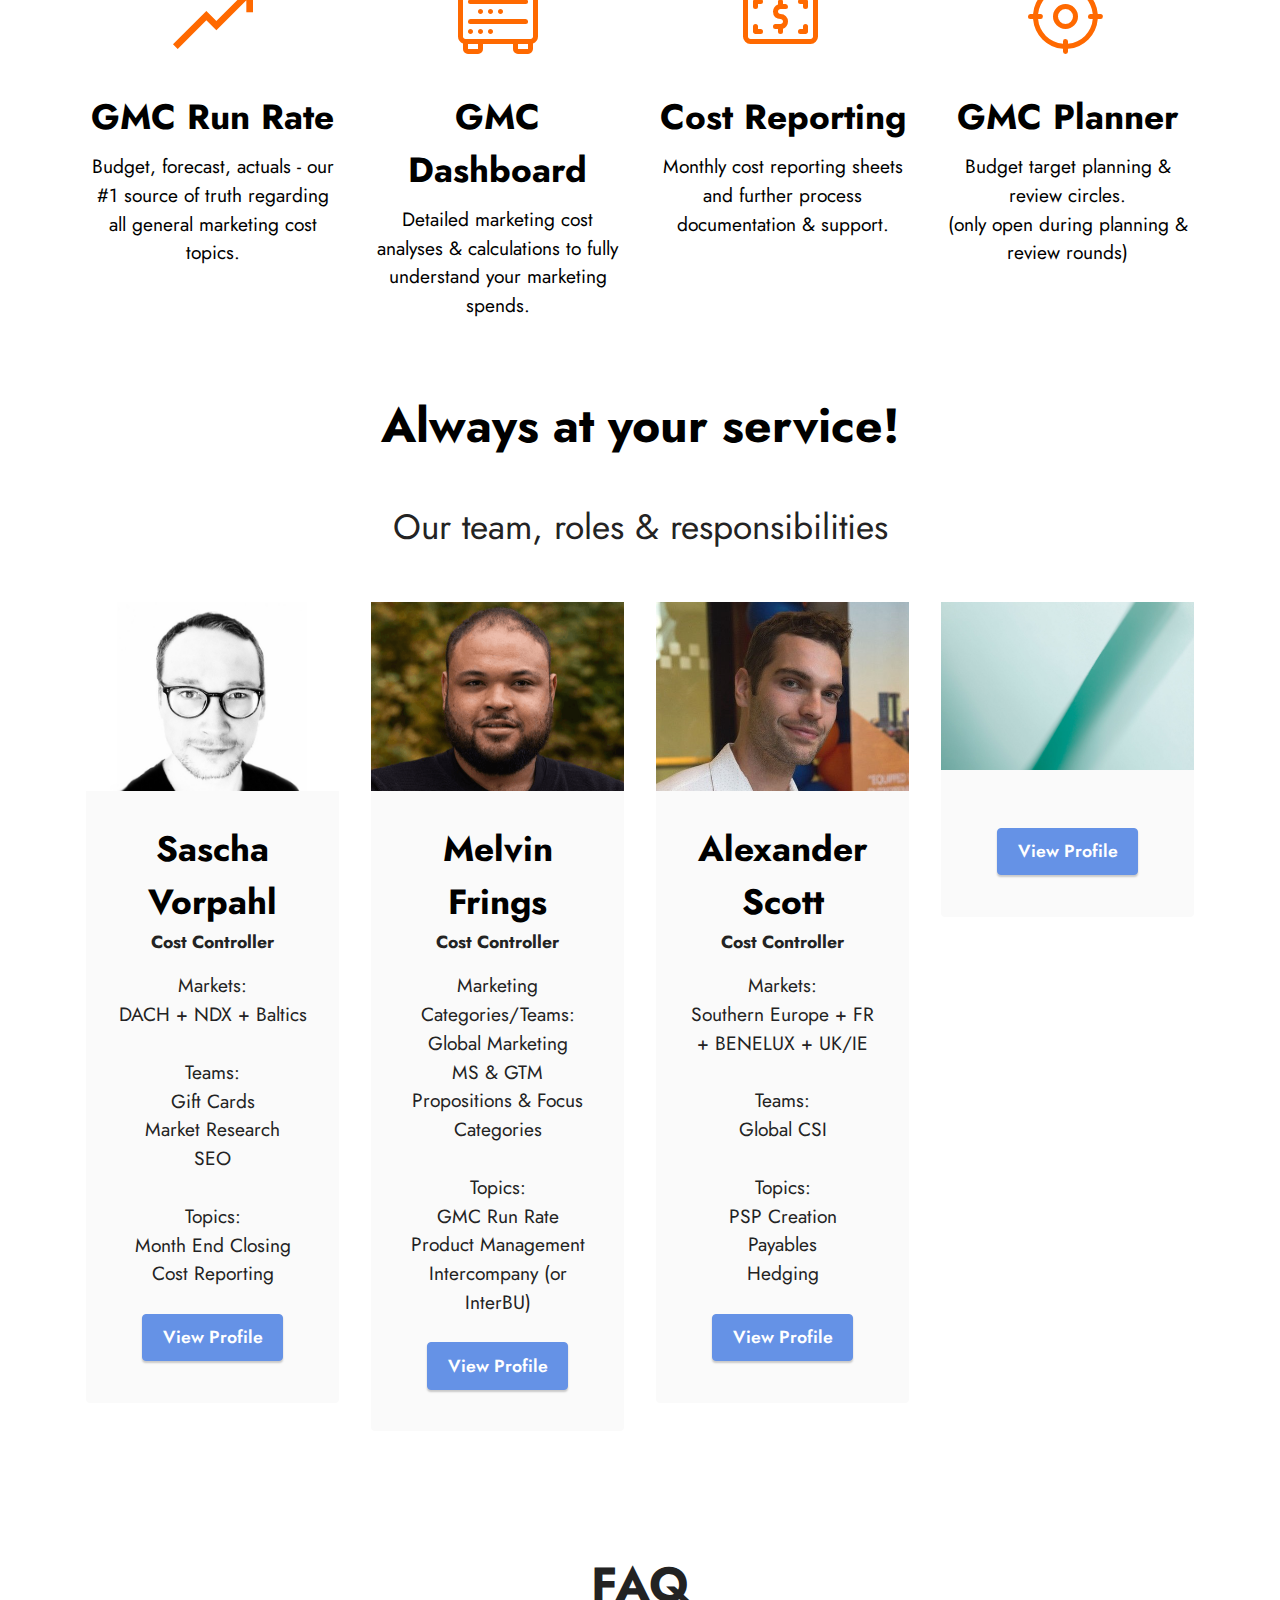
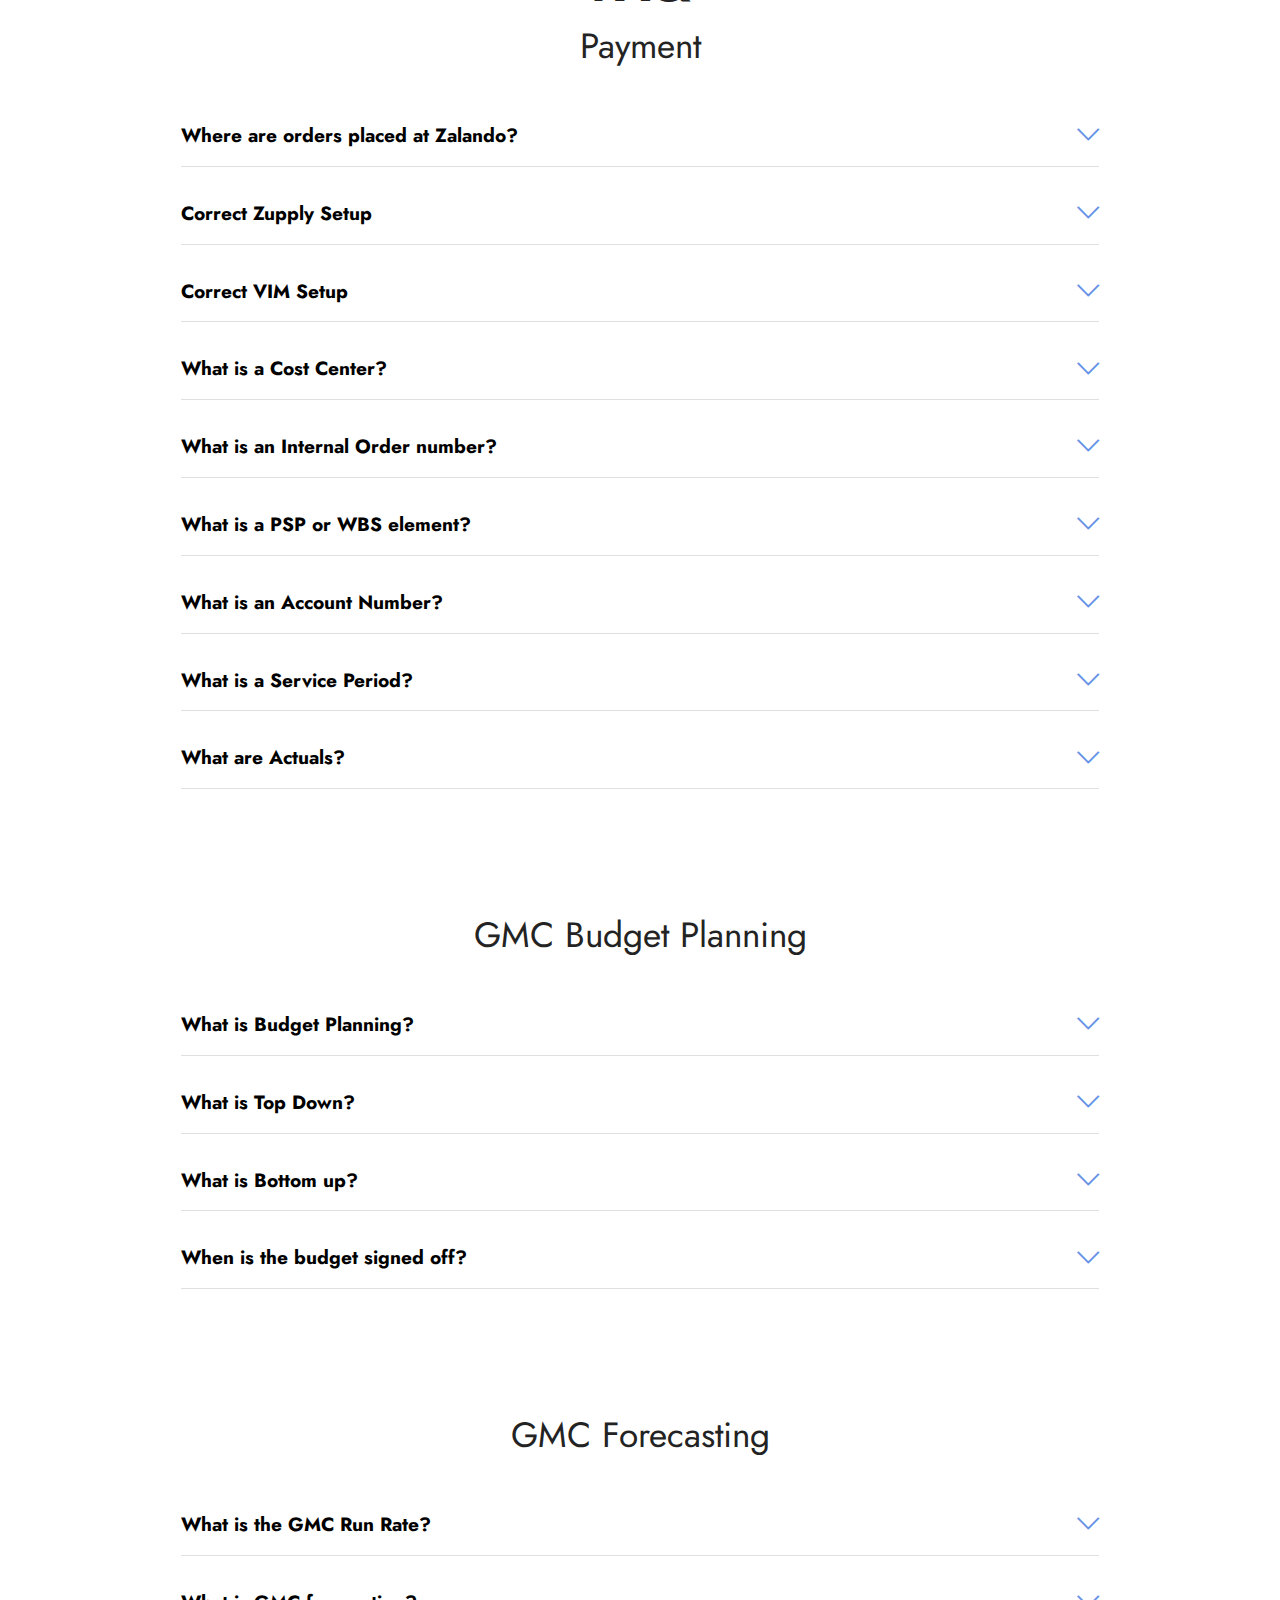
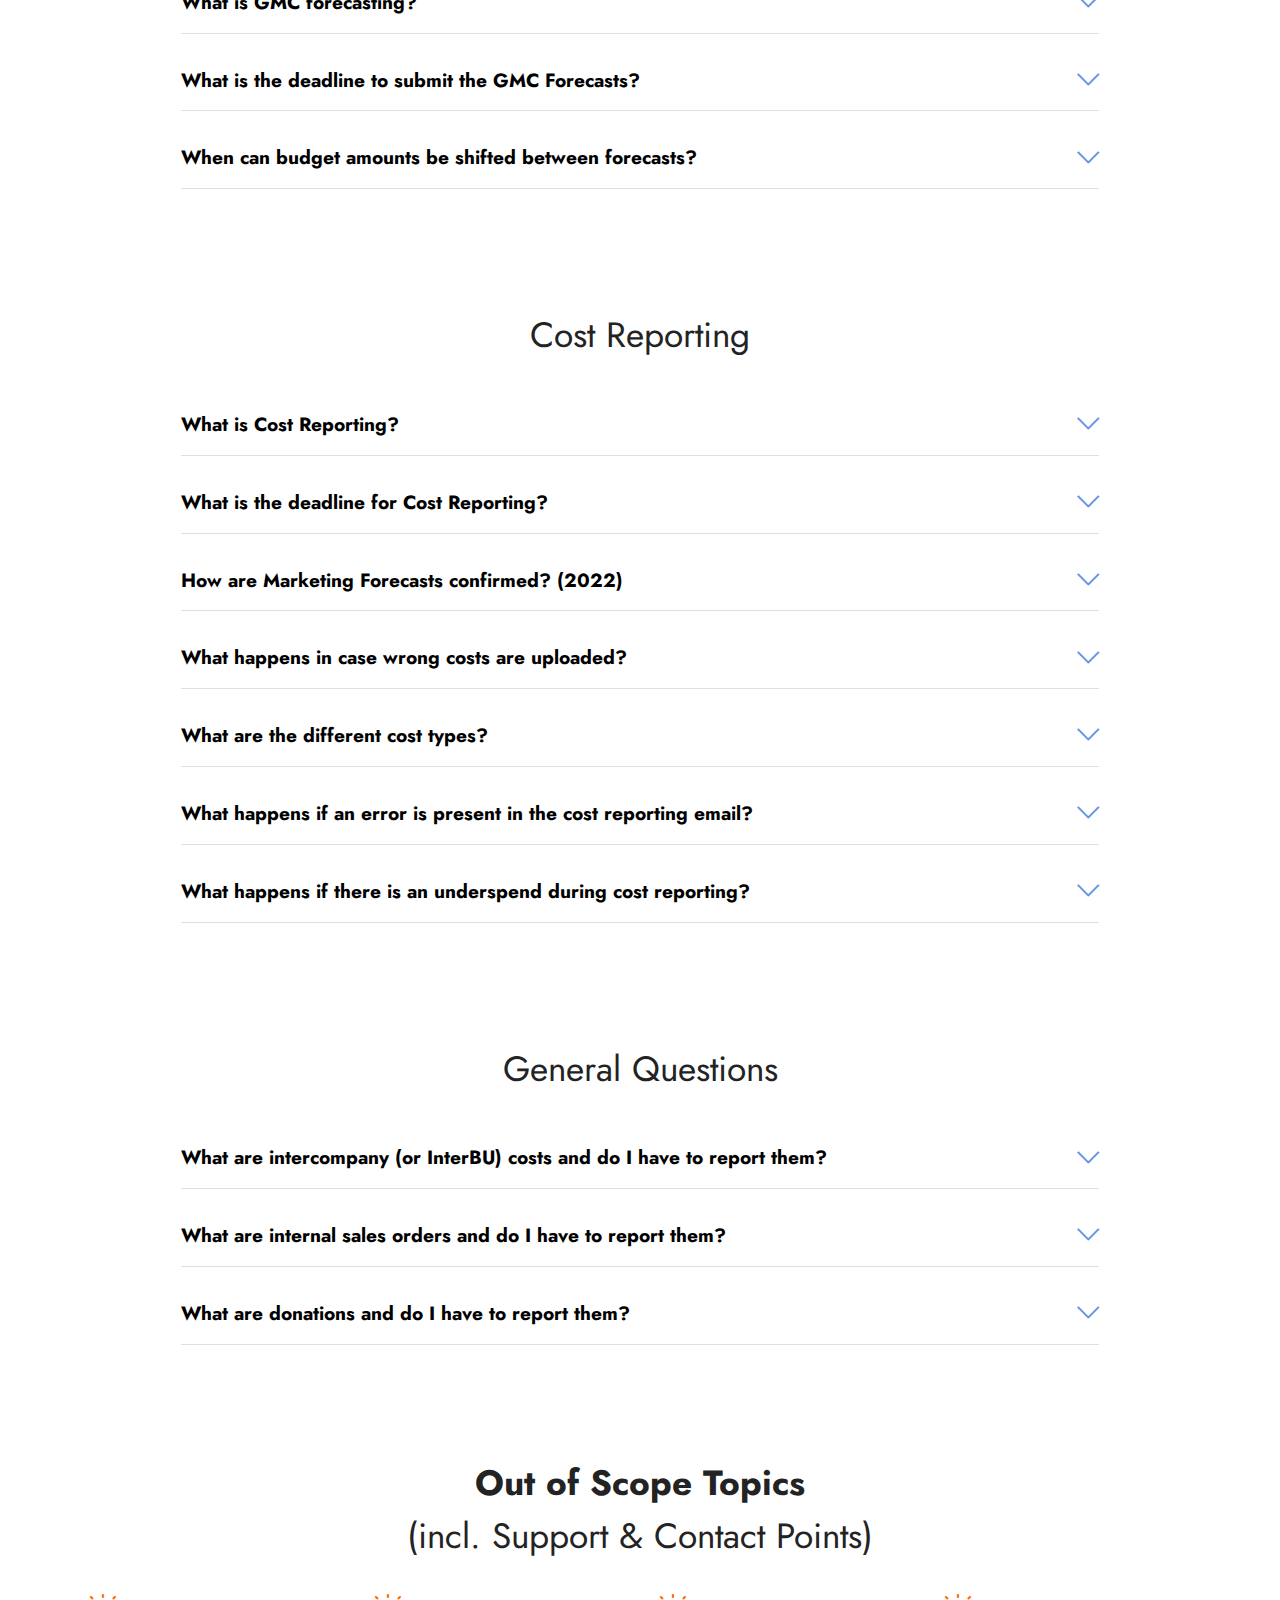
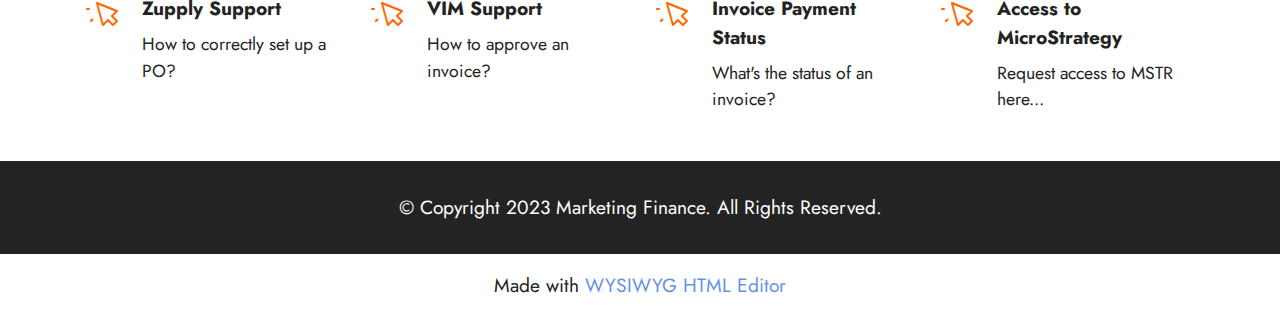
==== commit 9d17e9dd: "Add files via upload" ====
--- a/index.html
+++ b/index.html
@@ -230,7 +230,7 @@
                             <strong>Sascha Vorpahl</strong></h5>
                         <h6 class="mbr-role mbr-fonts-style align-center mb-3 display-4">
                             <strong>Cost Controller</strong></h6>
-                        <p class="card-text mbr-fonts-style align-center display-7">Markets:<br>DACH + NDX + Baltics<br><br>Teams:<br>Gift Cards<br>Market Research<br>SEO<br><br>Topics:<br>Monthly Closing<br>Cost Reporting</p>
+                        <p class="card-text mbr-fonts-style align-center display-7">Markets:<br>DACH + NDX + Baltics<br><br>Teams:<br>Gift Cards<br>Market Research<br>SEO<br><br>Topics:<br>Month End Closing<br>Cost Reporting</p>
                         
                         <div class="mbr-section-btn card-btn align-center"><a class="btn btn-primary display-4" href="https://zlife.zalando.net/profile/sascha-vorpahl/info" target="_blank">View
                                 Profile</a></div>
@@ -945,7 +945,7 @@
             </div>
         </div>
     </div>
-</section><section class="display-7" style="padding: 0;align-items: center;justify-content: center;flex-wrap: wrap;    align-content: center;display: flex;position: relative;height: 4rem;"><a href="https://mobiri.se/1655071" style="flex: 1 1;height: 4rem;position: absolute;width: 100%;z-index: 1;"><img alt="" style="height: 4rem;" src="[data-uri]"></a><p style="margin: 0;text-align: center;" class="display-7">Made with &#8204;</p><a style="z-index:1" href="https://mobirise.com/drag-drop-website-builder.html">Drag and Drop Website Builder</a></section><script src="assets/bootstrap/js/bootstrap.bundle.min.js"></script>  <script src="assets/smoothscroll/smooth-scroll.js"></script>  <script src="assets/ytplayer/index.js"></script>  <script src="assets/dropdown/js/navbar-dropdown.js"></script>  <script src="assets/mbr-switch-arrow/mbr-switch-arrow.js"></script>  <script src="assets/theme/js/script.js"></script>  
+</section><section class="display-7" style="padding: 0;align-items: center;justify-content: center;flex-wrap: wrap;    align-content: center;display: flex;position: relative;height: 4rem;"><a href="https://mobiri.se/1655071" style="flex: 1 1;height: 4rem;position: absolute;width: 100%;z-index: 1;"><img alt="" style="height: 4rem;" src="[data-uri]"></a><p style="margin: 0;text-align: center;" class="display-7">Made with &#8204;</p><a style="z-index:1" href="https://mobirise.com/html-editor.html">WYSIWYG HTML Editor</a></section><script src="assets/bootstrap/js/bootstrap.bundle.min.js"></script>  <script src="assets/smoothscroll/smooth-scroll.js"></script>  <script src="assets/ytplayer/index.js"></script>  <script src="assets/dropdown/js/navbar-dropdown.js"></script>  <script src="assets/mbr-switch-arrow/mbr-switch-arrow.js"></script>  <script src="assets/theme/js/script.js"></script>  
   
   
 </body>
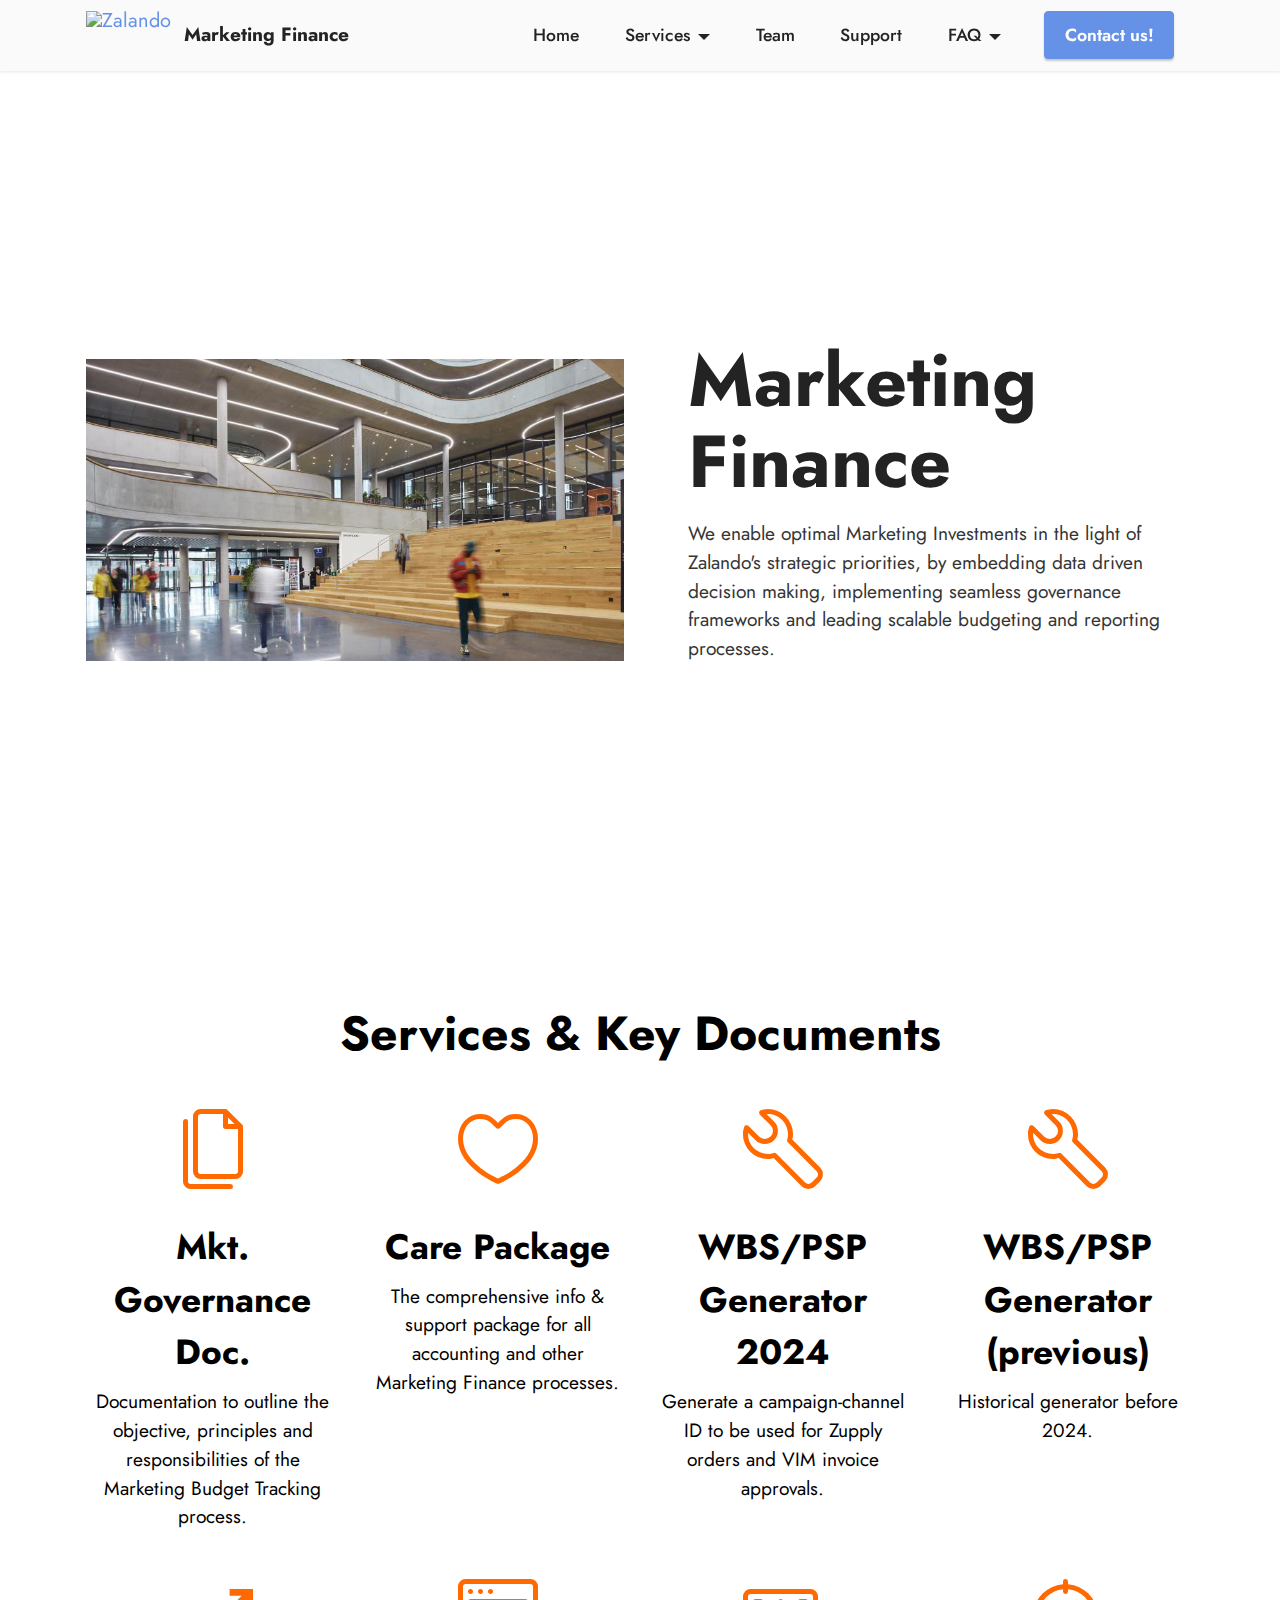
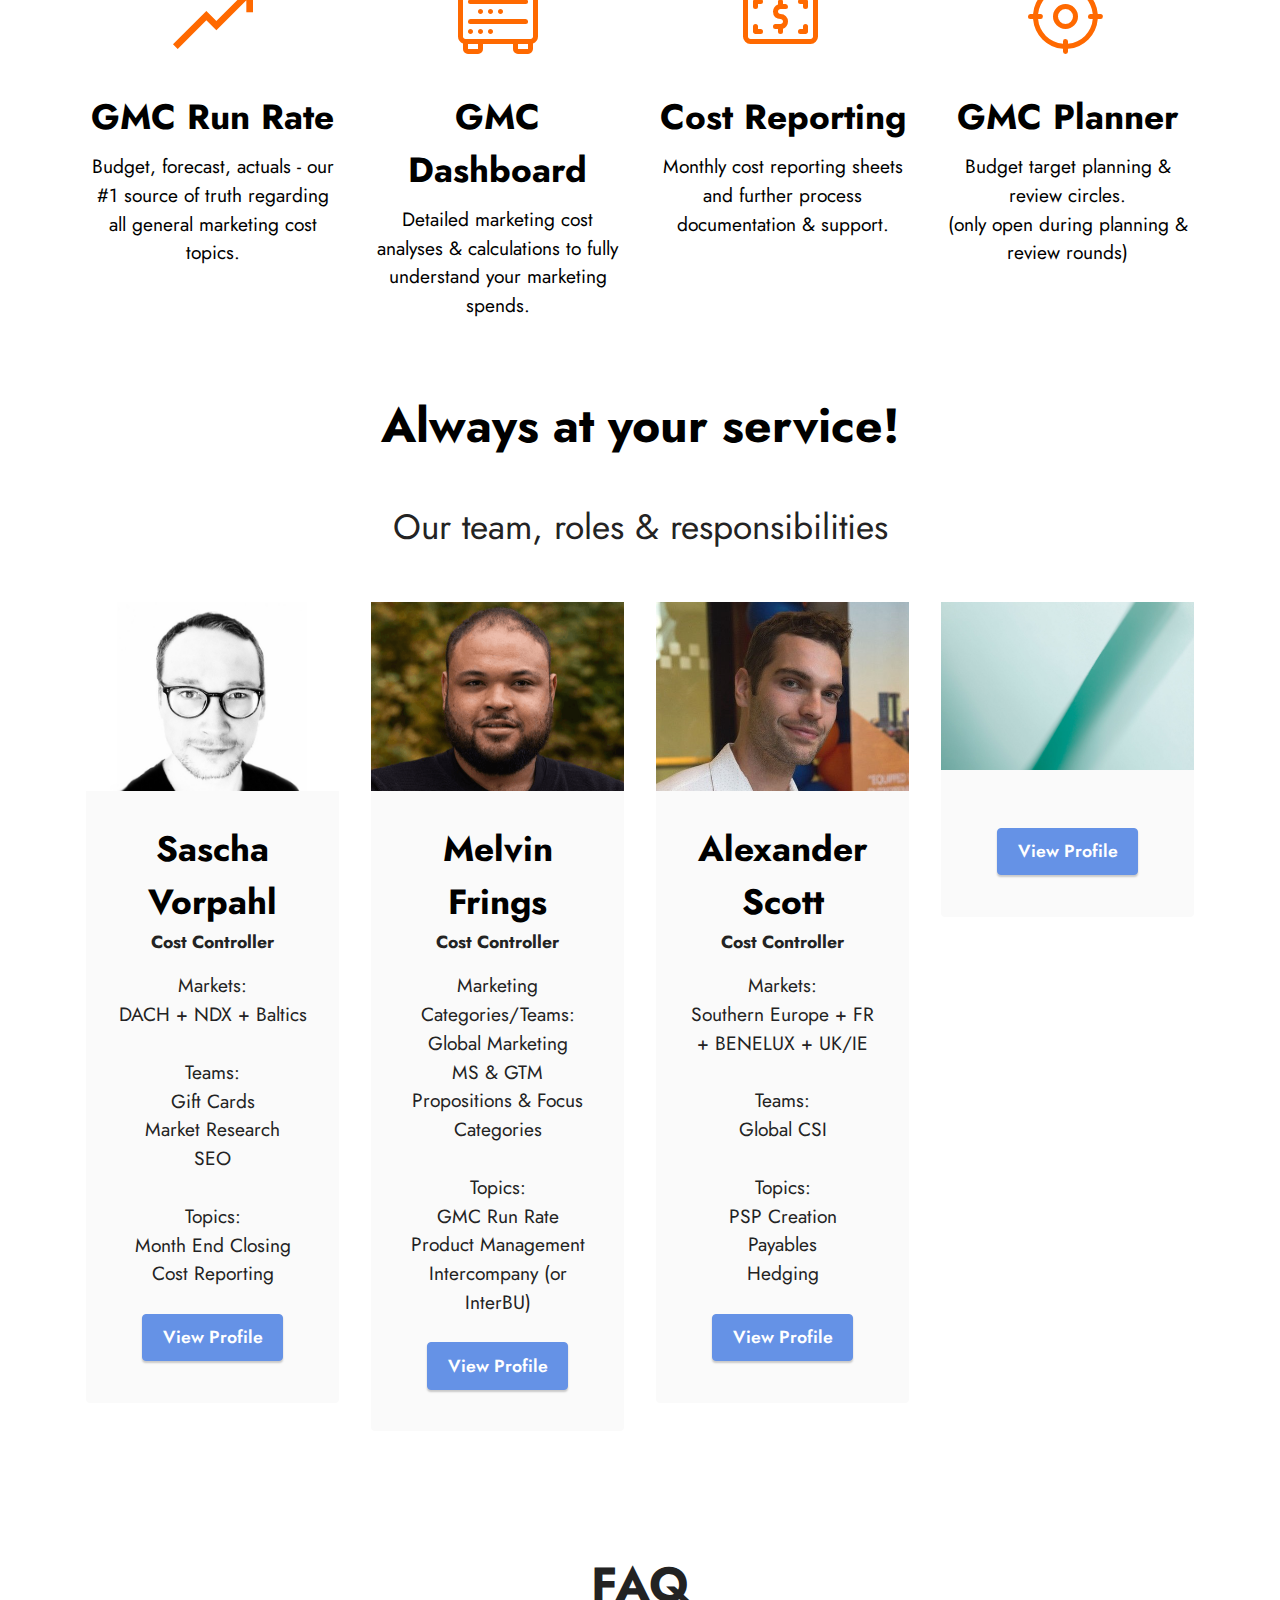
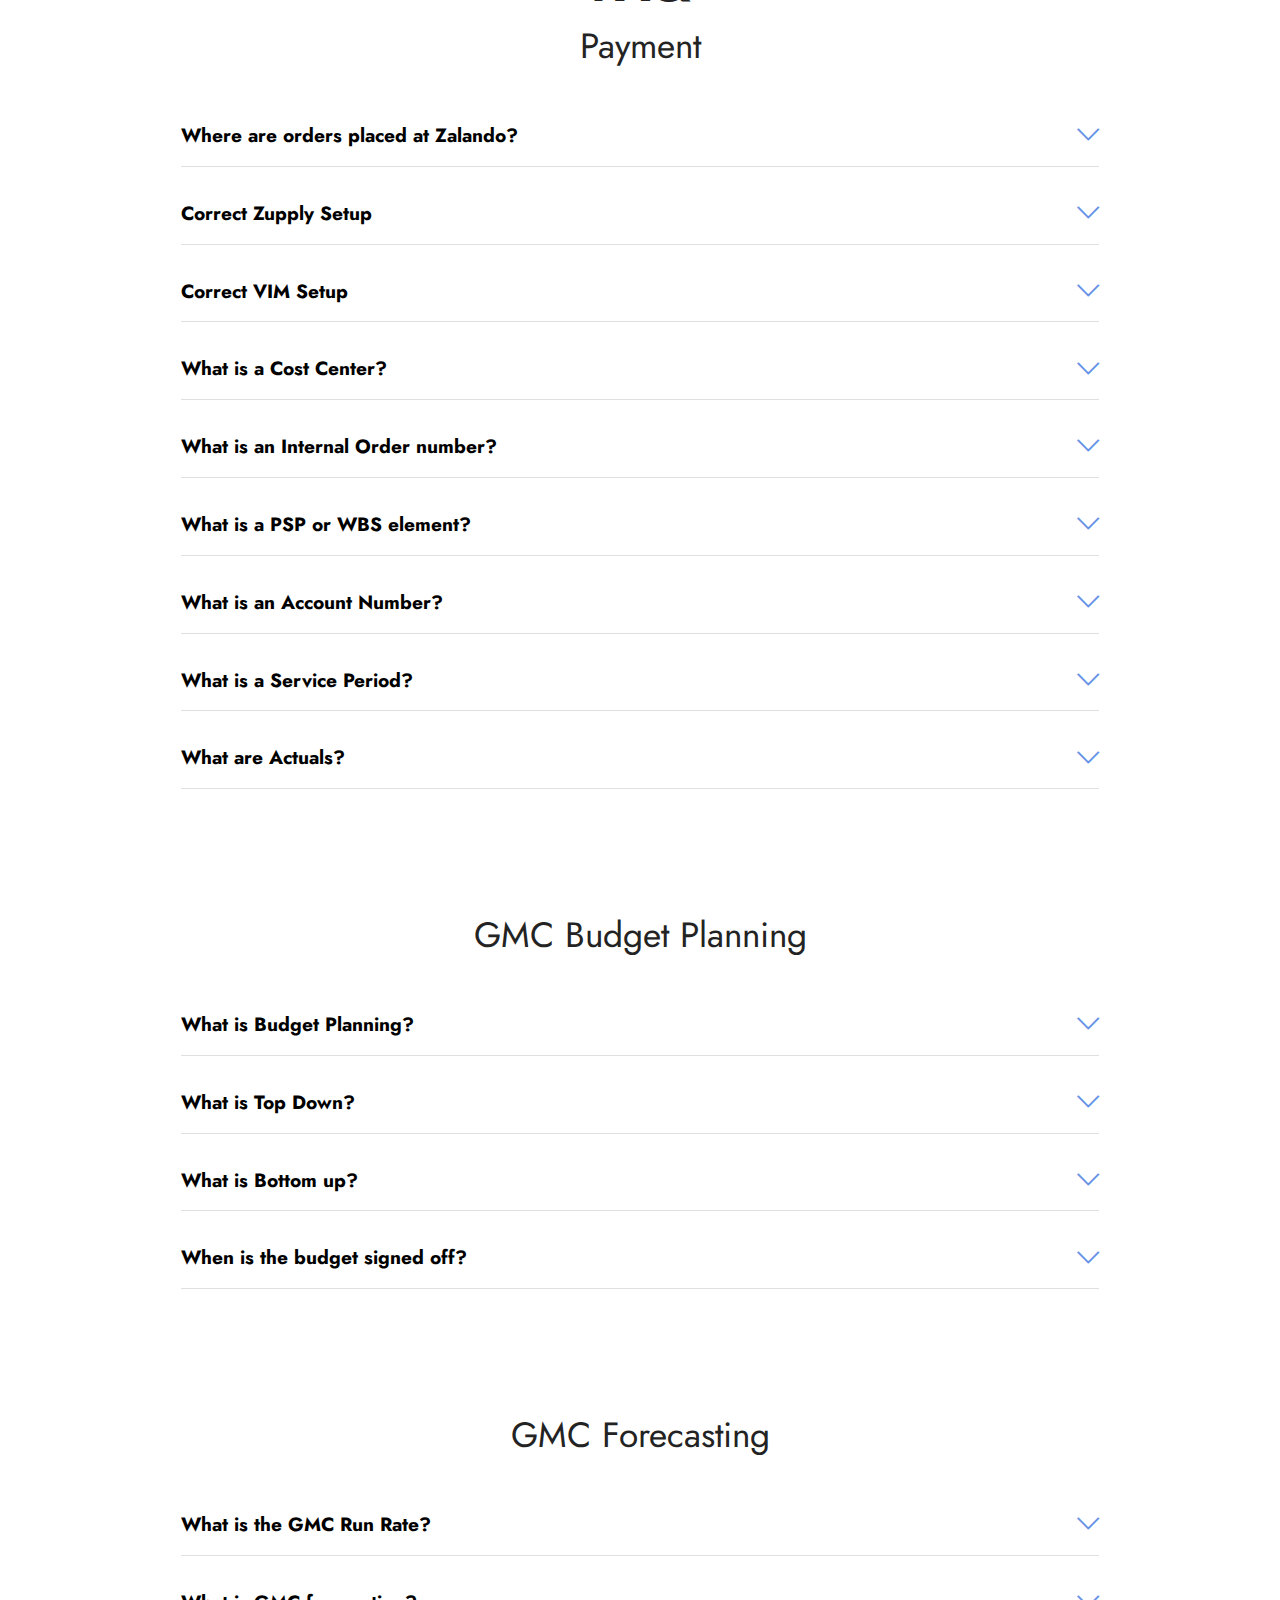
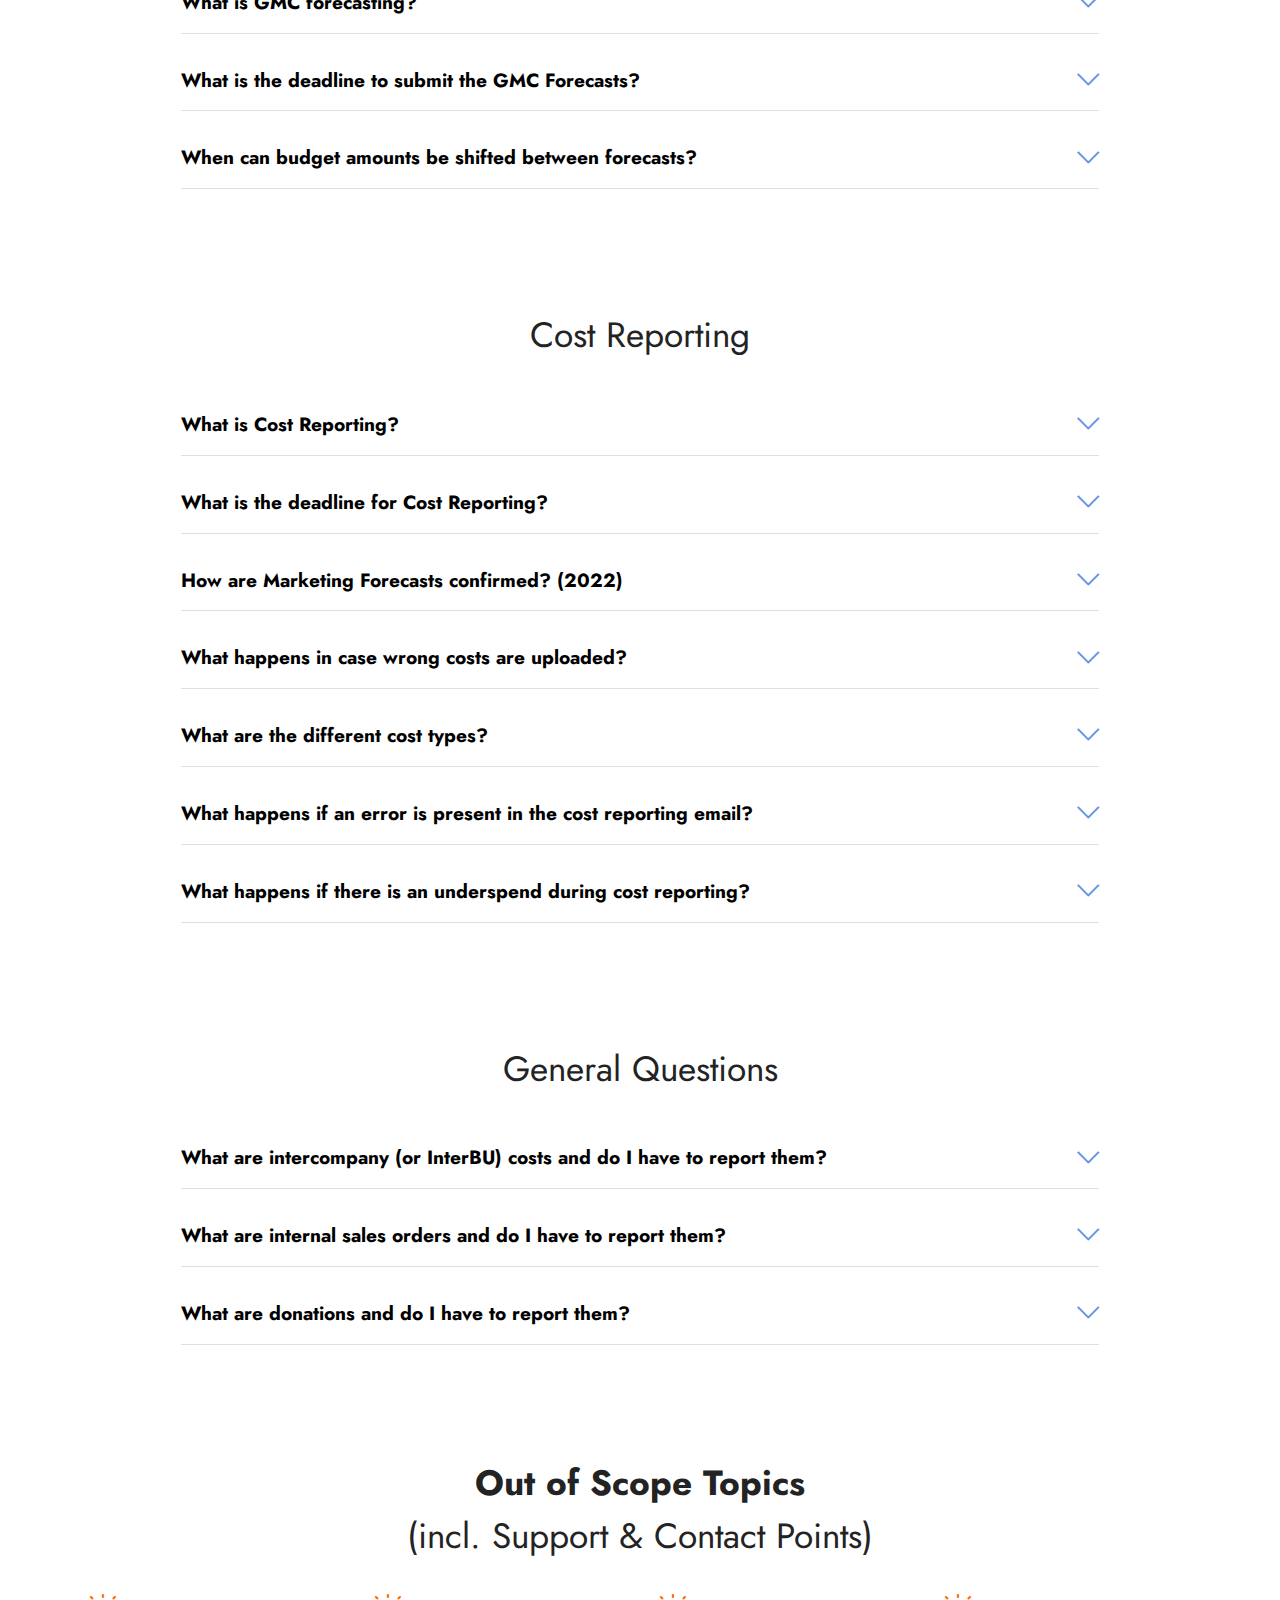
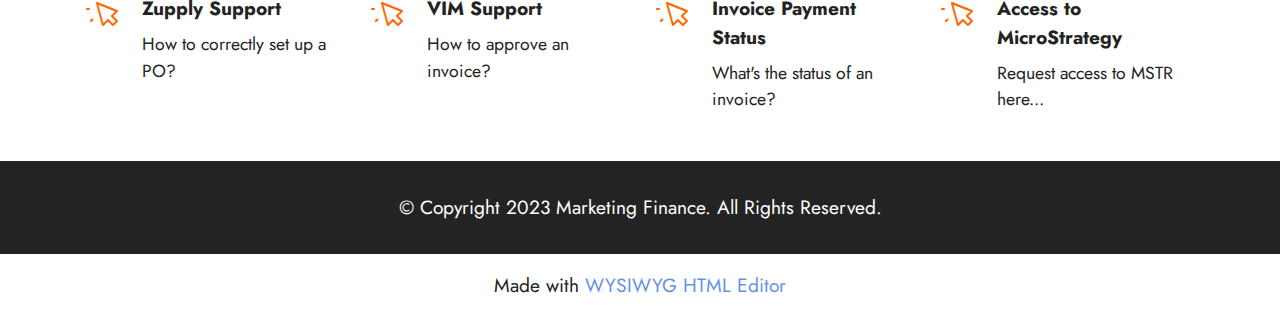
==== commit f63cc6df: "Update index.html" ====
--- a/index.html
+++ b/index.html
@@ -55,7 +55,7 @@
                 </div>
             </button>
             <div class="collapse navbar-collapse" id="navbarSupportedContent">
-                <ul class="navbar-nav nav-dropdown" data-app-modern-menu="true"><li class="nav-item"><a class="nav-link link text-black text-primary display-4" href="#top">Home</a></li><li class="nav-item dropdown"><a class="nav-link link text-black text-primary dropdown-toggle display-4" href="inde.html#features1-1i" data-toggle="dropdown-submenu" data-bs-toggle="dropdown" data-bs-auto-close="outside" aria-expanded="false">Services</a><div class="dropdown-menu" aria-labelledby="dropdown-undefined"><a class="text-black text-primary dropdown-item display-4" href="http://micro.zalando.net:80/MicroStrategy/servlet/mstrWeb?evt=2048001&src=mstrWeb.2048001&documentID=77C545ADD9462BCE2C41D5AA51A33A27&currentViewMedia=1&visMode=0&Server=LIVE-ISERVER01.DATA-INTELLIGENCE.ZALAN.DO&Project=Demand%20Planning%20%26%20Analytics&Port=0&share=1" target="_blank">GMC Run Rate</a><a class="text-black text-primary show dropdown-item display-4" href="http://micro.zalando.net/MicroStrategy/servlet/mstrWeb?evt=3140&src=mstrWeb.3140&documentID=BEF9BC3611EBA7E731550080EF153B93&Server=LIVE-ISERVER02.DATA-INTELLIGENCE.ZALAN.DO&Project=Demand Planning %26 Analytics&Port=0&share=1" target="_blank">GMC Dashboard</a><a class="text-black text-primary show dropdown-item display-4" href="inde.html#features1-1i">GMC Planner</a><a class="text-black text-primary show dropdown-item display-4" href="inde.html#features1-1i">Cost Reporting</a><a class="text-black text-primary show dropdown-item display-4" href="https://cocozalando.github.io/2023/psp/index.html" target="_blank">WBS/PSP Generator 2023</a><a class="text-black text-primary show dropdown-item display-4" href="https://cocozalando.github.io/home/psp/index.html" target="_blank">WBS/PSP Generator (previous)</a><a class="text-black text-primary show dropdown-item display-4" href="https://docs.google.com/spreadsheets/d/1WRSyxQx78IjcimCytvCX4olsaJcBqMkHHwlCU6y6zVg/" target="_blank">Care Package</a><a class="text-black text-primary show dropdown-item display-4" href="https://docs.google.com/document/d/1vd42z2jMrFK6_lZjUPozEf5TZjQn7agx-gPN4PNEO8U/" target="_blank">Mkt. Governance Doc.</a></div></li>
+                <ul class="navbar-nav nav-dropdown" data-app-modern-menu="true"><li class="nav-item"><a class="nav-link link text-black text-primary display-4" href="#top">Home</a></li><li class="nav-item dropdown"><a class="nav-link link text-black text-primary dropdown-toggle display-4" href="inde.html#features1-1i" data-toggle="dropdown-submenu" data-bs-toggle="dropdown" data-bs-auto-close="outside" aria-expanded="false">Services</a><div class="dropdown-menu" aria-labelledby="dropdown-undefined"><a class="text-black text-primary dropdown-item display-4" href="http://micro.zalando.net:80/MicroStrategy/servlet/mstrWeb?evt=2048001&src=mstrWeb.2048001&documentID=77C545ADD9462BCE2C41D5AA51A33A27&currentViewMedia=1&visMode=0&Server=LIVE-ISERVER01.DATA-INTELLIGENCE.ZALAN.DO&Project=Demand%20Planning%20%26%20Analytics&Port=0&share=1" target="_blank">GMC Run Rate</a><a class="text-black text-primary show dropdown-item display-4" href="http://micro.zalando.net/MicroStrategy/servlet/mstrWeb?evt=3140&src=mstrWeb.3140&documentID=BEF9BC3611EBA7E731550080EF153B93&Server=LIVE-ISERVER02.DATA-INTELLIGENCE.ZALAN.DO&Project=Demand Planning %26 Analytics&Port=0&share=1" target="_blank">GMC Dashboard</a><a class="text-black text-primary show dropdown-item display-4" href="inde.html#features1-1i">GMC Planner</a><a class="text-black text-primary show dropdown-item display-4" href="inde.html#features1-1i">Cost Reporting</a><a class="text-black text-primary show dropdown-item display-4" href="https://cocozalando.github.io/2024/psp/index.html" target="_blank">WBS/PSP Generator 2024</a><a class="text-black text-primary show dropdown-item display-4" href="https://cocozalando.github.io/home/psp/index.html" target="_blank">WBS/PSP Generator (previous)</a><a class="text-black text-primary show dropdown-item display-4" href="https://docs.google.com/spreadsheets/d/1WRSyxQx78IjcimCytvCX4olsaJcBqMkHHwlCU6y6zVg/" target="_blank">Care Package</a><a class="text-black text-primary show dropdown-item display-4" href="https://docs.google.com/document/d/1vd42z2jMrFK6_lZjUPozEf5TZjQn7agx-gPN4PNEO8U/" target="_blank">Mkt. Governance Doc.</a></div></li>
                     <li class="nav-item"><a class="nav-link link text-black text-primary display-4" href="inde.html#team1-k">Team</a></li><li class="nav-item"><a class="nav-link link text-black text-primary display-4" href="inde.html#features15-m">Support</a></li>
                     <li class="nav-item dropdown"><a class="nav-link link text-black text-primary dropdown-toggle display-4" href="inde.html#team1-1o" data-toggle="dropdown-submenu" data-bs-toggle="dropdown" data-bs-auto-close="outside" aria-expanded="false">FAQ</a><div class="dropdown-menu" aria-labelledby="dropdown-241"><a class="text-black text-primary dropdown-item display-4" href="inde.html#content17-13">Payment</a><a class="text-black text-primary show dropdown-item display-4" href="inde.html#content17-15">GMC Budget Planning</a><a class="text-black text-primary show dropdown-item display-4" href="inde.html#content17-16">GMC Forecasting</a><a class="text-black text-primary show dropdown-item display-4" href="inde.html#content17-17" aria-expanded="false">Cost Reporting</a><a class="text-black text-primary show dropdown-item display-4" href="inde.html#content17-19">General Questions</a></div></li></ul>
                 
@@ -127,9 +127,9 @@
                 <div class="card-wrapper">
                     <div class="card-box align-center">
                         <div class="iconfont-wrapper">
-                            <a href="https://cocozalando.github.io/2023/psp/index.html" target="_blank"><span class="mbr-iconfont mbrib-setting3"></span></a>
-                        </div>
-                        <h5 class="card-title mbr-fonts-style display-5"><strong>WBS/PSP Generator 2023</strong></h5>
+                            <a href="https://cocozalando.github.io/2024/psp/index.html" target="_blank"><span class="mbr-iconfont mbrib-setting3"></span></a>
+                        </div>
+                        <h5 class="card-title mbr-fonts-style display-5"><strong>WBS/PSP Generator 2024</strong></h5>
                         <p class="card-text mbr-fonts-style display-7">Generate a campaign-channel ID to be used for Zupply orders and VIM invoice approvals.<br></p>
                     </div>
                 </div>
@@ -141,7 +141,7 @@
                             <a href="https://cocozalando.github.io/home/psp/index.html" target="_blank"><span class="mbr-iconfont mbrib-setting3"></span></a>
                         </div>
                         <h5 class="card-title mbr-fonts-style display-5"><strong>WBS/PSP Generator (previous)</strong></h5>
-                        <p class="card-text mbr-fonts-style display-7">Historical generator before 2023.</p>
+                        <p class="card-text mbr-fonts-style display-7">Historical generator before 2024.</p>
                     </div>
                 </div>
             </div>
@@ -949,4 +949,4 @@
   
   
 </body>
-</html>+</html>
